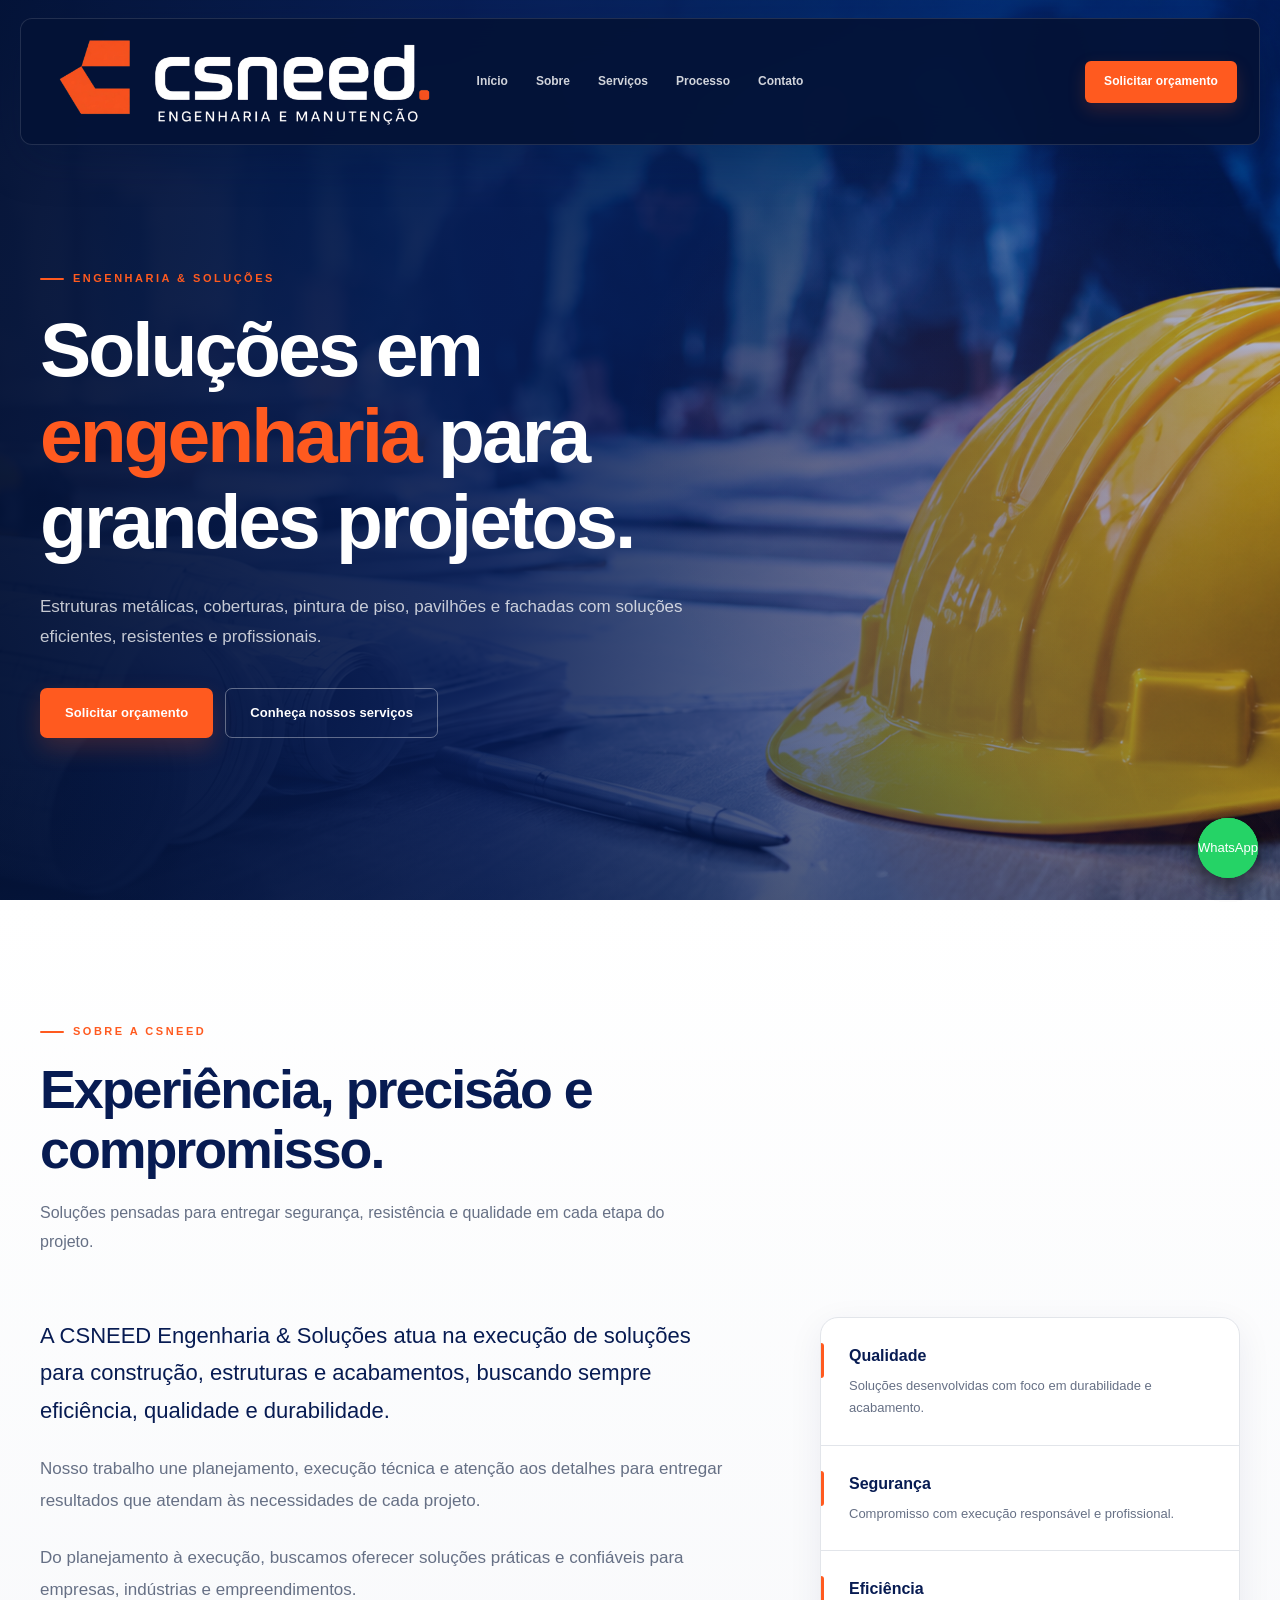
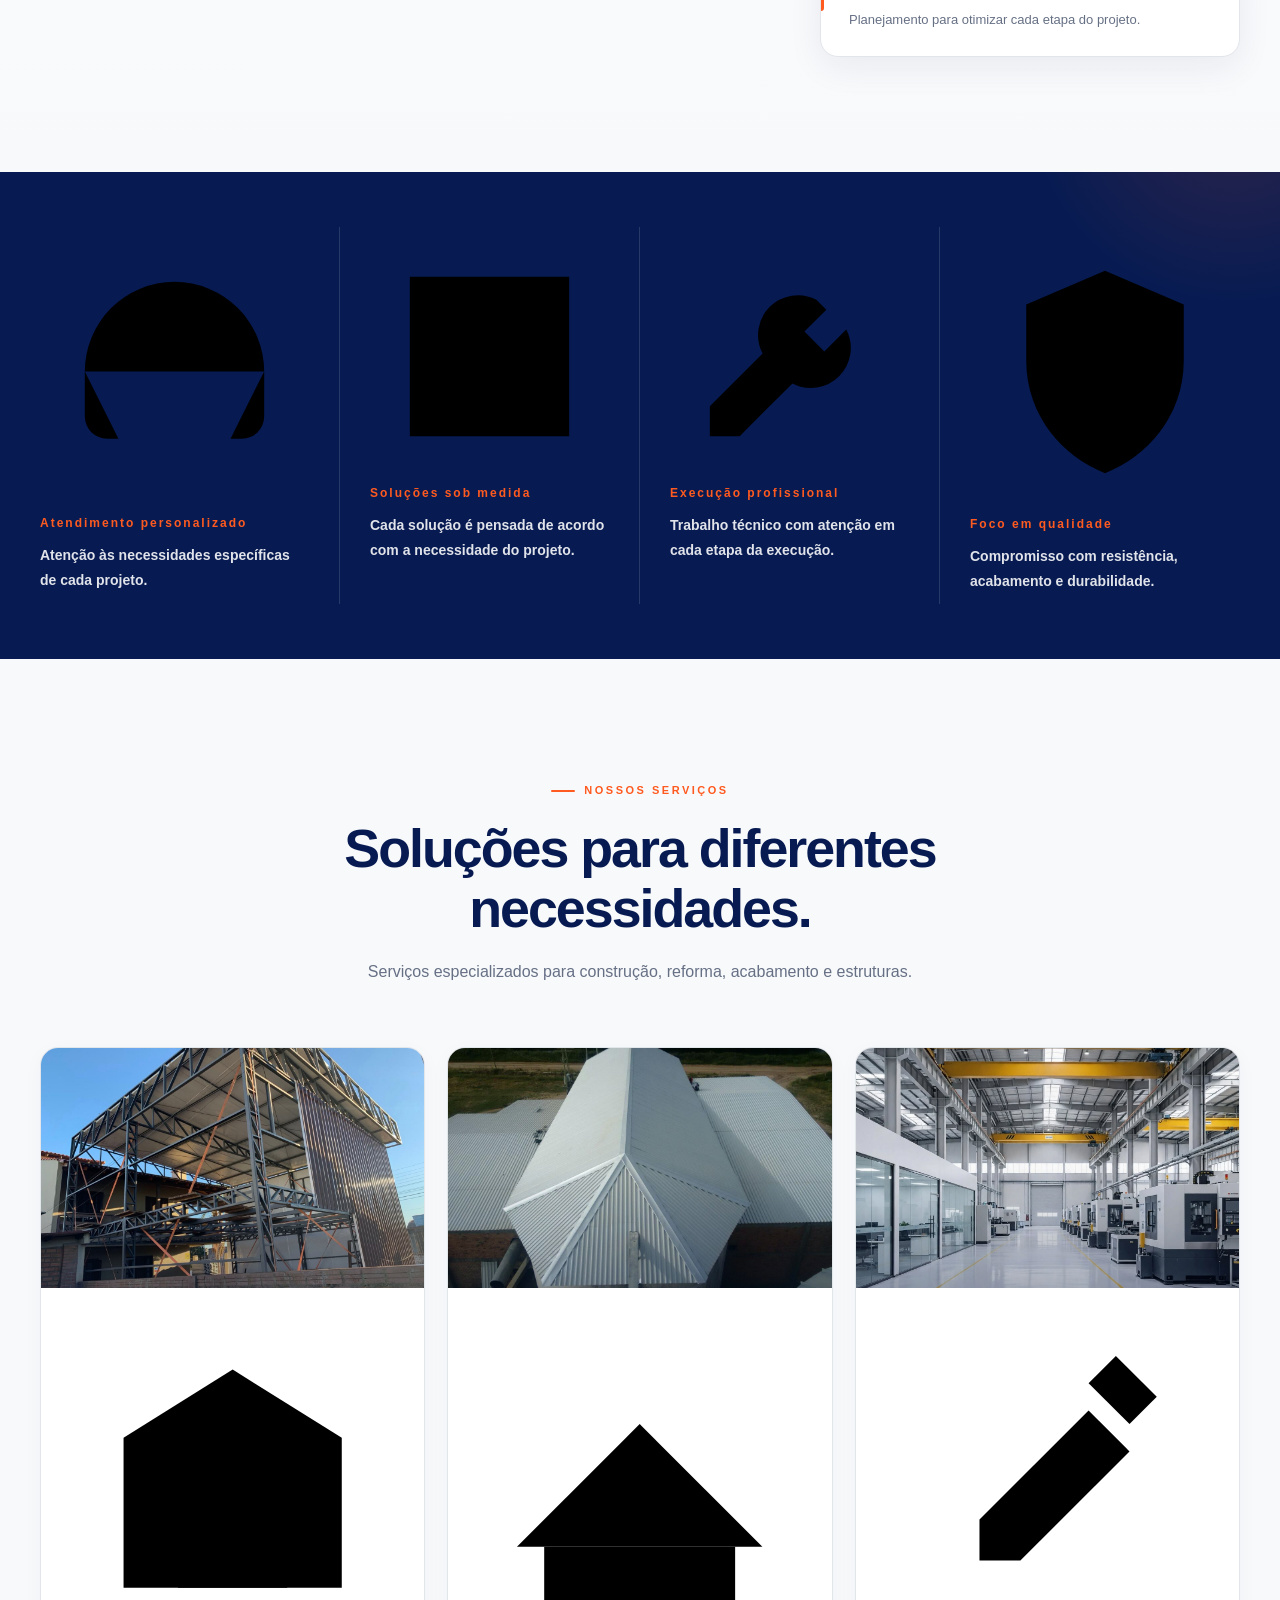
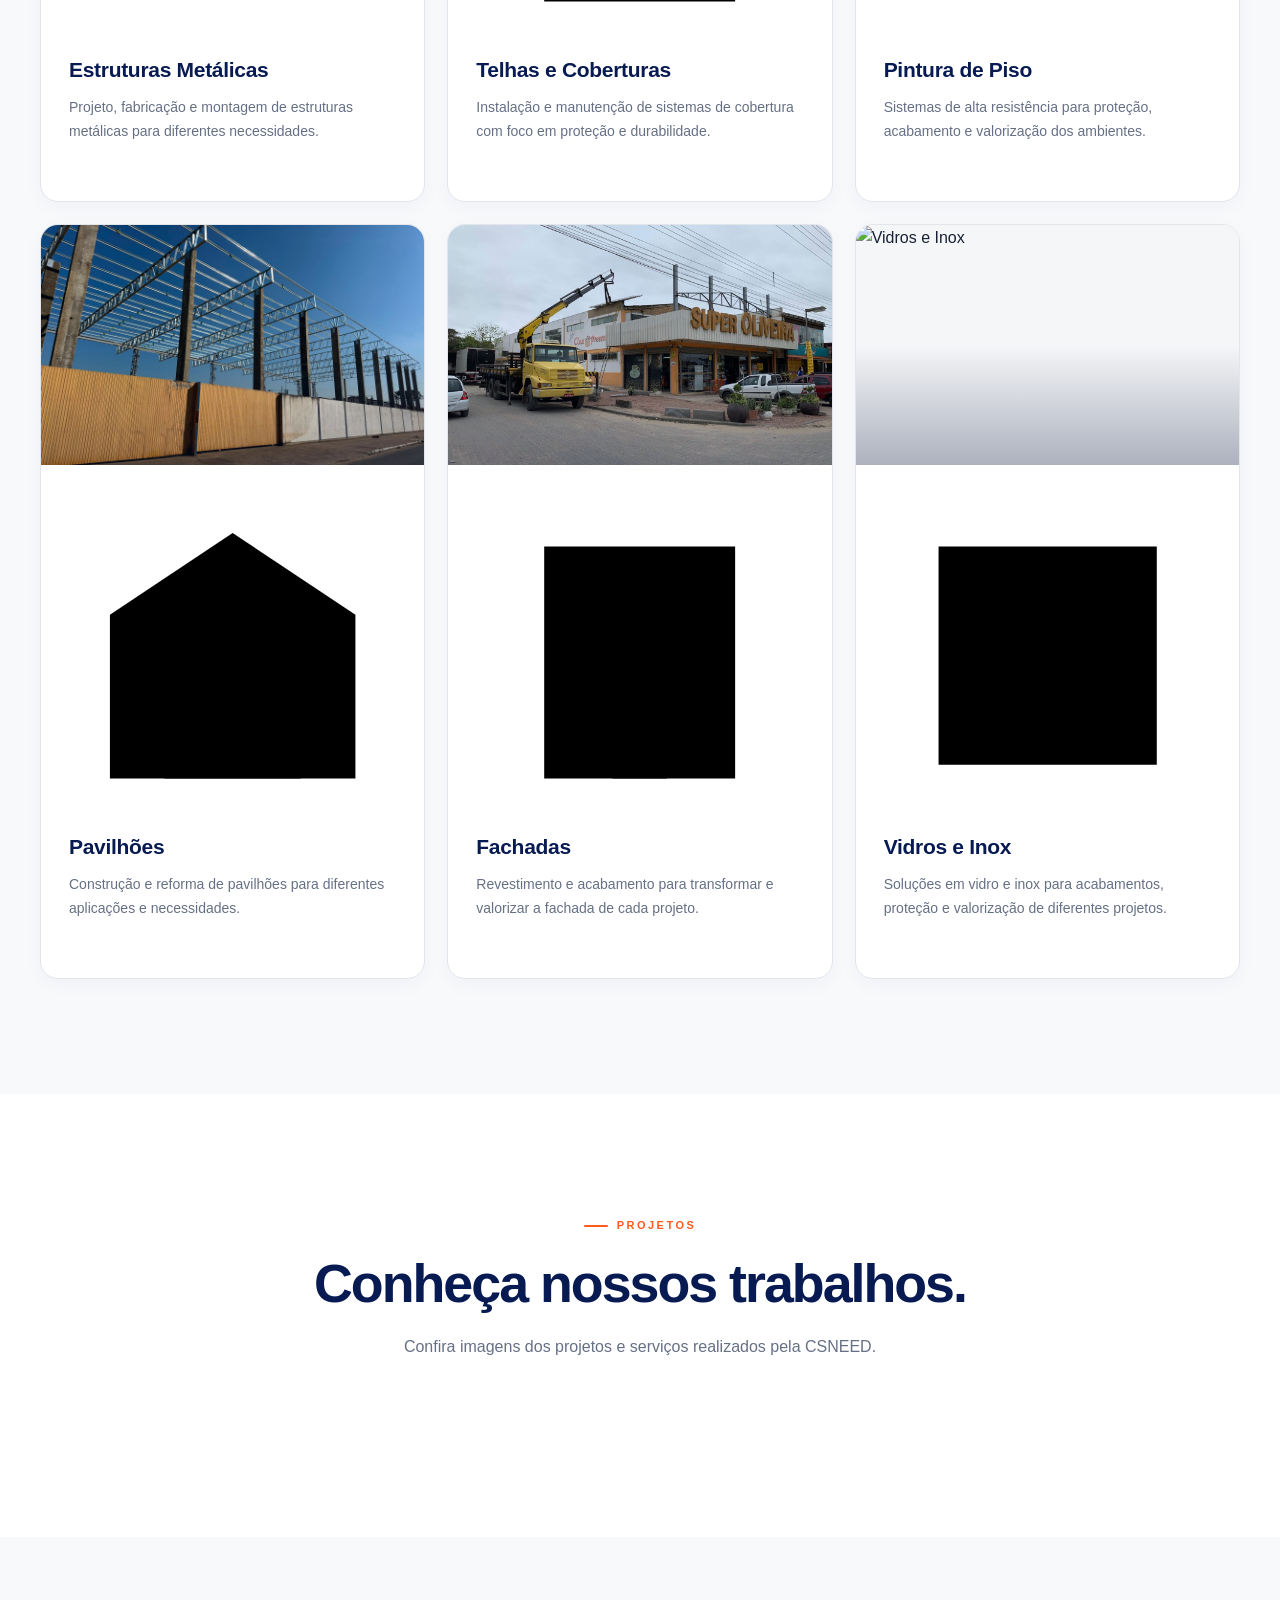
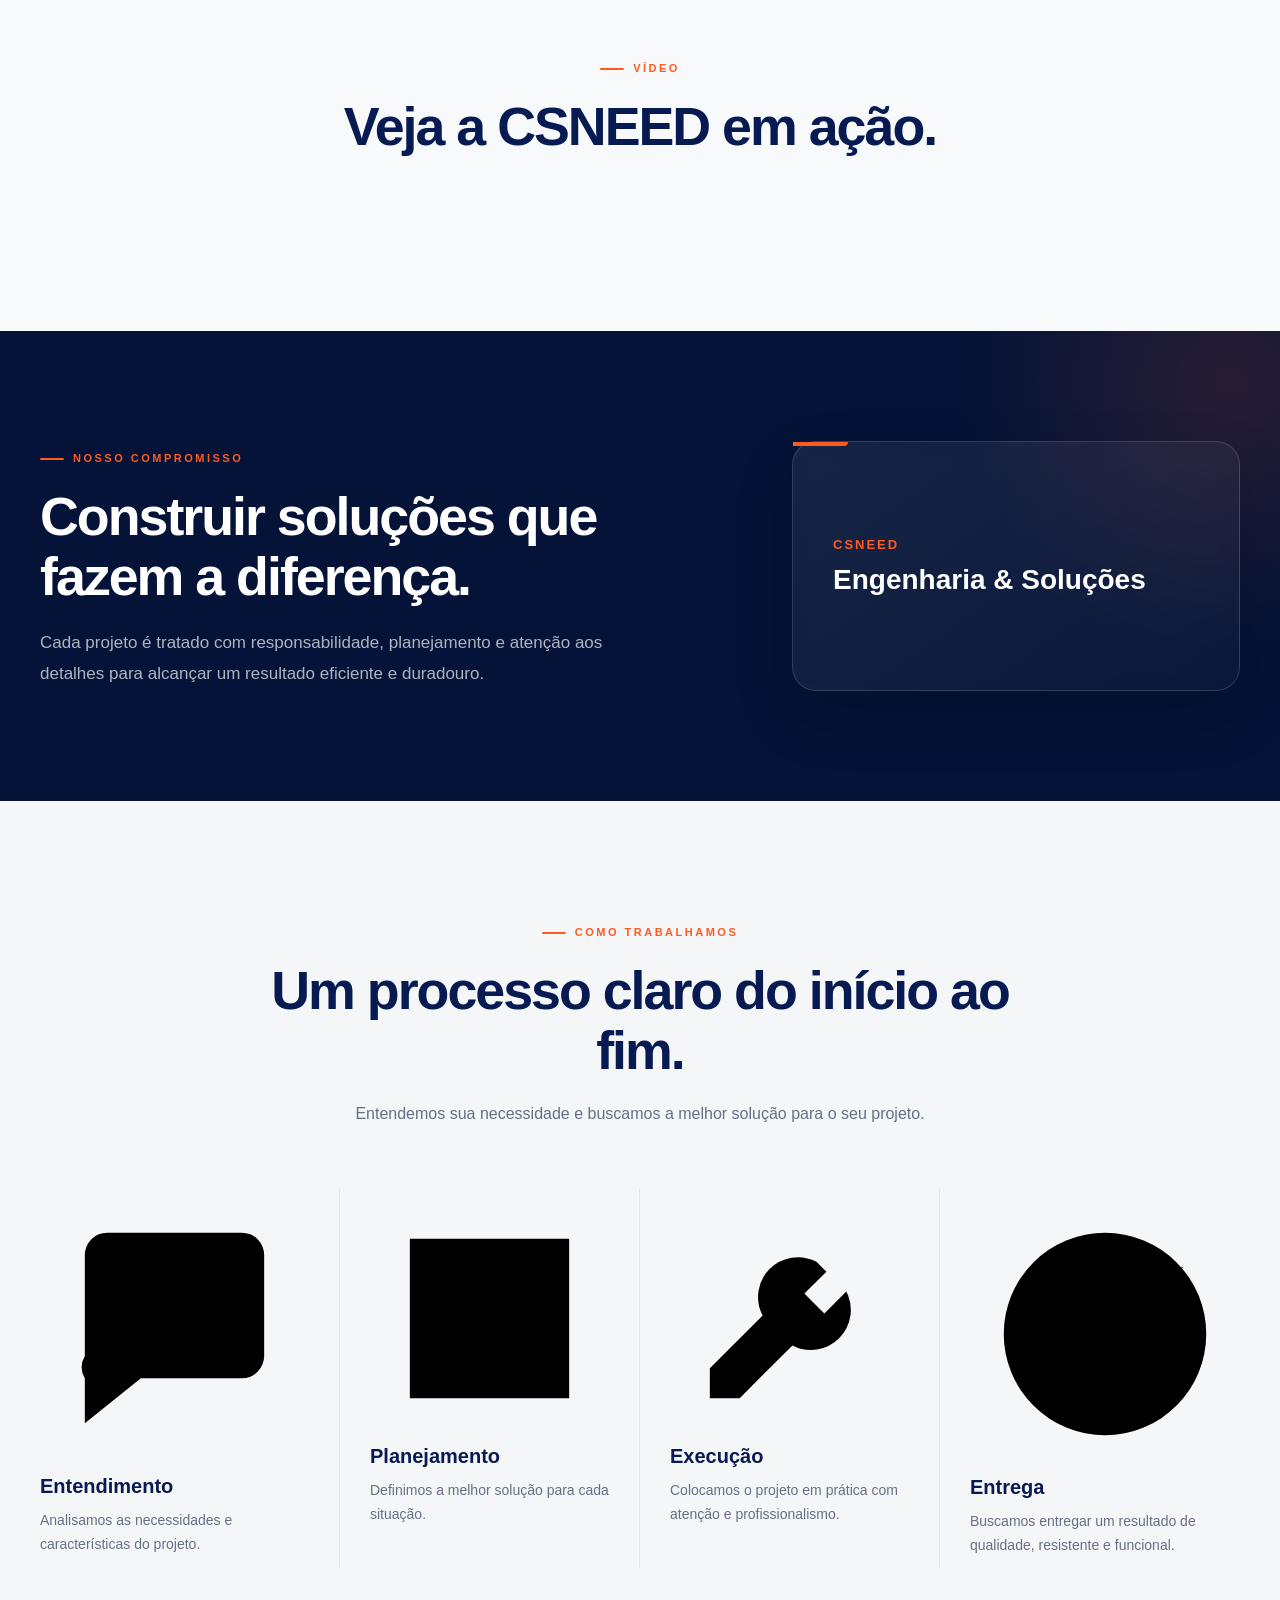
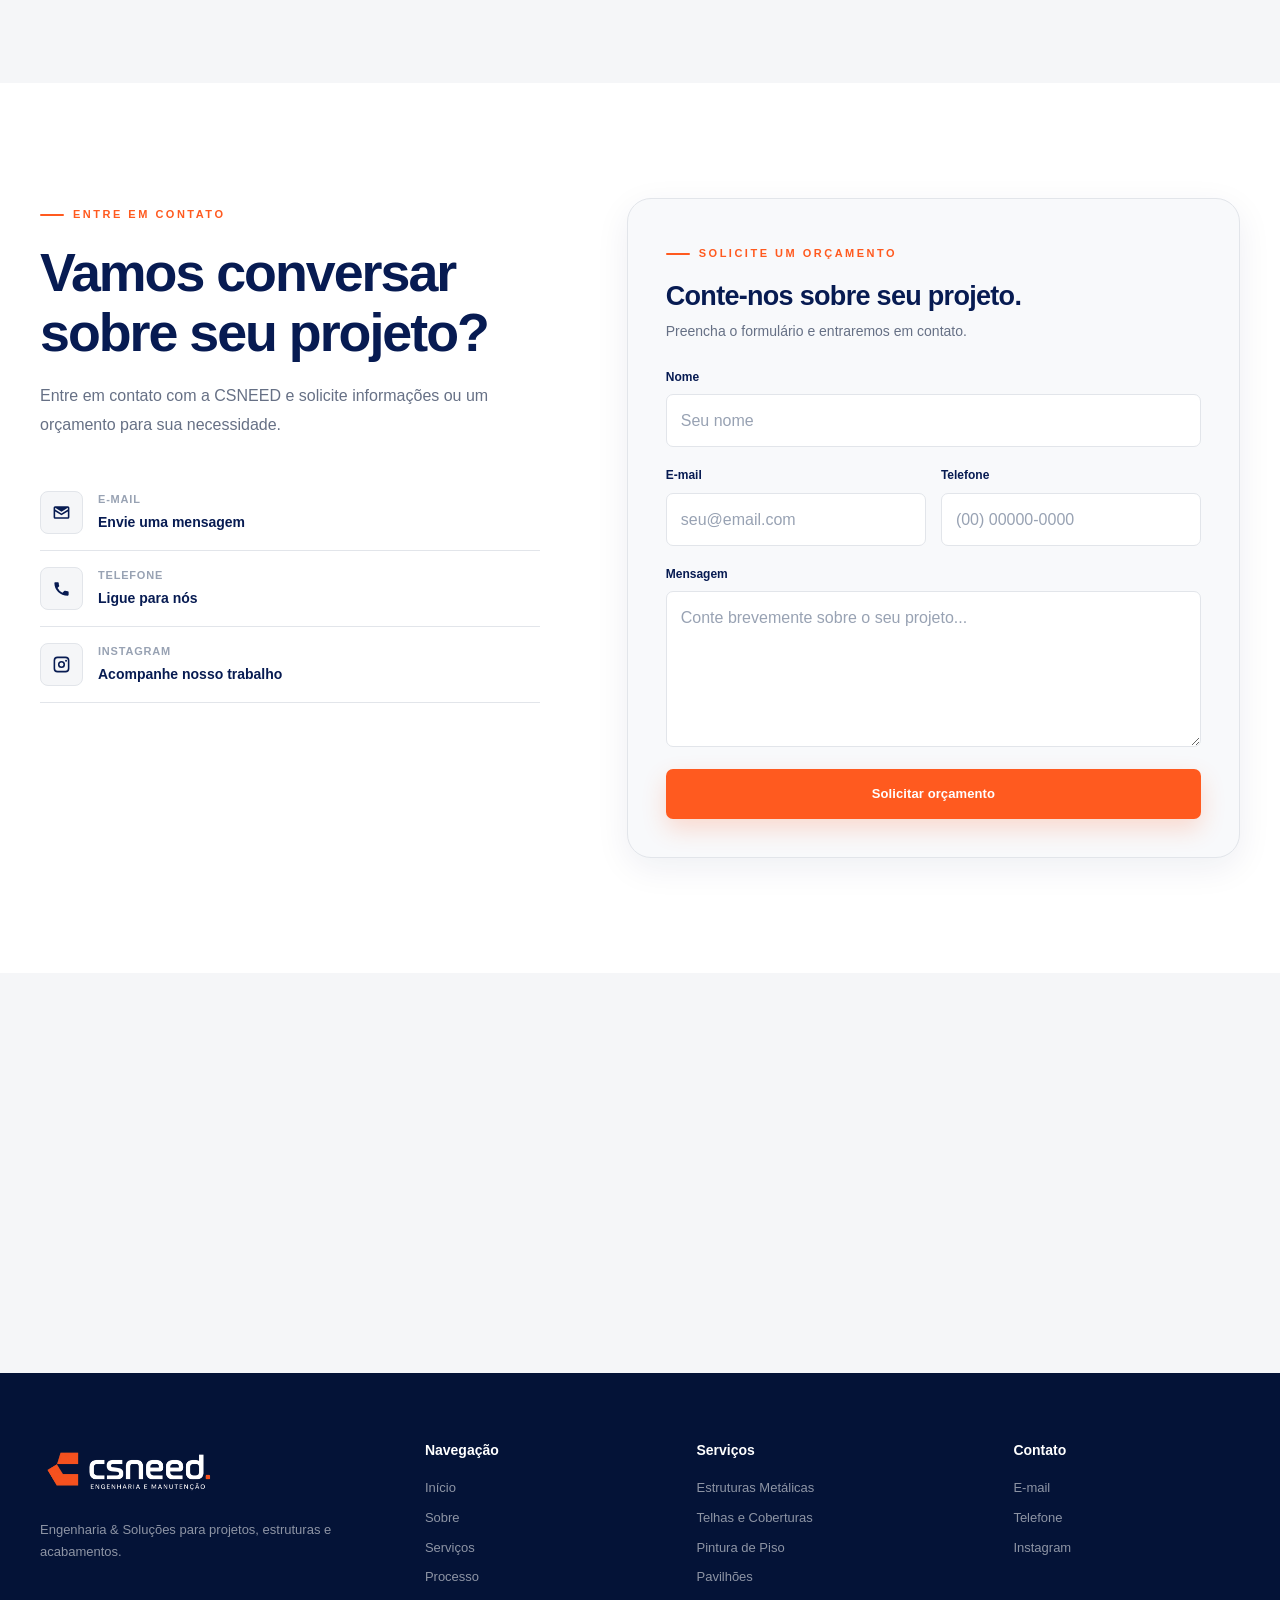
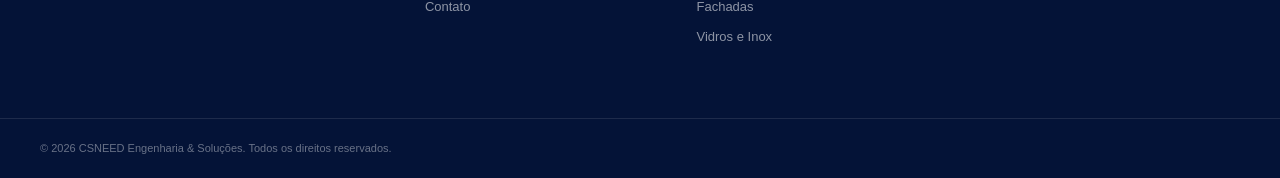
==== index.html @ 60f6172b "Update index.html" ====
<!DOCTYPE html>
<html lang="pt-BR">

<head>

    <meta charset="UTF-8">

    <meta
        name="viewport"
        content="width=device-width, initial-scale=1.0"
    >

    <meta
        name="description"
        content="CSNEED Engenharia & Soluções — Estruturas metálicas, telhas e coberturas, pintura de piso, pavilhões e fachadas."
    >

    <meta
        name="theme-color"
        content="#071B52"
    >

    <meta
        name="robots"
        content="index, follow"
    >

    <title>CSNEED Engenharia & Soluções</title>

    <link
        rel="icon"
        type="image/png"
        href="assets/logo.png"
    >

    <link
        rel="stylesheet"
        href="css/style.css"
    >

    <!-- ======================================================
         01. V8 LOADER — NÃO ALTERAR
         ====================================================== -->

    <script
        src="js/v8-loader.js"
        data-project-id="0e5af95b-b6bc-4907-bfcf-95e865e04d5f"
        defer
    ></script>

</head>


<body>

    <!-- ======================================================
         02. WHATSAPP FLUTUANTE — V8 LOADER
         ====================================================== -->

    <a
        href="#"
        class="whatsapp-float"
        data-v8="contact.whatsapp"
        target="_blank"
        rel="noopener noreferrer"
        aria-label="Falar com a CSNEED pelo WhatsApp"
    >

        <svg
            viewBox="0 0 24 24"
            aria-hidden="true"
        >

            <path
                d="M20.52 3.48A11.82 11.82 0 0 0 12.08 0C5.55 0 .24 5.31.24 11.84c0 2.09.55 4.13 1.6 5.93L.13 24l6.37-1.67a11.8 11.8 0 0 0 5.58 1.42h.01c6.52 0 11.83-5.31 11.83-11.84 0-3.16-1.23-6.13-3.4-8.43ZM12.09 21.73h-.01a9.83 9.83 0 0 1-5.01-1.37l-.36-.21-3.78.99 1.01-3.68-.23-.38a9.85 9.85 0 0 1-1.51-5.24C2.2 6.39 6.63 1.96 12.08 1.96c2.64 0 5.12 1.03 6.98 2.9a9.82 9.82 0 0 1 2.89 6.99c0 5.46-4.42 9.88-9.86 9.88Zm5.42-7.4c-.3-.15-1.76-.87-2.03-.97-.27-.1-.47-.15-.67.15-.2.3-.77.97-.95 1.17-.17.2-.35.22-.65.07-.3-.15-1.27-.47-2.42-1.5-.9-.8-1.5-1.78-1.68-2.08-.17-.3-.02-.46.13-.61.13-.13.3-.35.45-.52.15-.17.2-.3.3-.5.1-.2.05-.37-.02-.52-.07-.15-.67-1.61-.92-2.21-.24-.58-.49-.5-.67-.51h-.57c-.2 0-.52.07-.8.37-.27.3-1.04 1.02-1.04 2.48s1.07 2.88 1.22 3.08c.15.2 2.1 3.2 5.08 4.49.71.31 1.26.5 1.69.64.71.23 1.36.2 1.87.12.57-.08 1.76-.72 2.01-1.42.25-.7.25-1.3.17-1.42-.07-.12-.27-.2-.57-.35Z"
            />

        </svg>

    </a>


    <!-- ======================================================
         03. HEADER
         ====================================================== -->

    <header class="header">

    <div class="header-container">

        <!-- LOGO -->
        <a
            href="#inicio"
            class="brand"
            aria-label="CS NEED Engenharia & Soluções"
        >

            <img
                src="assets/logo.png"
                alt="CS NEED"
            >

        </a>


        <!-- MENU CENTRAL -->
        <nav
            class="nav"
            id="mainNav"
            aria-label="Navegação principal"
        >

            <a href="#inicio">Início</a>
            <a href="#sobre">Sobre</a>
            <a href="#servicos">Serviços</a>
            <a href="#processo">Processo</a>
            <a href="#contato">Contato</a>

        </nav>


        <!-- CTA -->
        <a
            href="#contato"
            class="btn btn-header"
        >
            Solicitar orçamento
        </a>


        <!-- MENU MOBILE -->
        <button
            class="menu-toggle"
            id="menuToggle"
            type="button"
            aria-label="Abrir menu"
            aria-expanded="false"
            aria-controls="mainNav"
        >

            <span></span>
            <span></span>
            <span></span>

        </button>

    </div>

</header>

        <!-- ==================================================
             04. HERO
             ================================================== -->

        <section
            class="hero"
            id="inicio"
        >

            <div class="container hero-container">

                <div class="hero-content">

                    <span class="eyebrow">
                        Engenharia & Soluções
                    </span>

                    <h1>
                        Soluções em
                        <strong>engenharia</strong>
                        para grandes projetos.
                    </h1>

                    <p>
                        Estruturas metálicas, coberturas, pintura de piso,
                        pavilhões e fachadas com soluções eficientes,
                        resistentes e profissionais.
                    </p>

                    <div class="hero-actions">

                        <a
                            href="#contato"
                            class="btn btn-primary"
                        >
                            Solicitar orçamento
                        </a>

                        <a
                            href="#servicos"
                            class="btn btn-outline"
                        >
                            Conheça nossos serviços
                        </a>

                    </div>

                </div>

            </div>

        </section>


        <!-- ==================================================
             05. SOBRE
             ================================================== -->

        <section
            class="section section-light"
            id="sobre"
        >

            <div class="container">

                <div class="section-heading">

                    <span class="eyebrow">
                        Sobre a CSNEED
                    </span>

                    <h2>
                        Experiência, precisão e compromisso.
                    </h2>

                    <p>
                        Soluções pensadas para entregar segurança,
                        resistência e qualidade em cada etapa do projeto.
                    </p>

                </div>


                <div class="about-grid">

                    <div class="about-content">

                        <p>
                            A CSNEED Engenharia & Soluções atua na execução
                            de soluções para construção, estruturas e
                            acabamentos, buscando sempre eficiência,
                            qualidade e durabilidade.
                        </p>

                        <p>
                            Nosso trabalho une planejamento, execução
                            técnica e atenção aos detalhes para entregar
                            resultados que atendam às necessidades de cada
                            projeto.
                        </p>

                        <p>
                            Do planejamento à execução, buscamos oferecer
                            soluções práticas e confiáveis para empresas,
                            indústrias e empreendimentos.
                        </p>

                    </div>


                    <div class="about-highlight">

                        <div class="highlight-item">

                            <strong>Qualidade</strong>

                            <span>
                                Soluções desenvolvidas com foco em
                                durabilidade e acabamento.
                            </span>

                        </div>


                        <div class="highlight-item">

                            <strong>Segurança</strong>

                            <span>
                                Compromisso com execução responsável
                                e profissional.
                            </span>

                        </div>


                        <div class="highlight-item">

                            <strong>Eficiência</strong>

                            <span>
                                Planejamento para otimizar cada etapa
                                do projeto.
                            </span>

                        </div>

                    </div>

                </div>

            </div>

        </section>


        <!-- ==================================================
             06. DIFERENCIAIS — SVG
             ================================================== -->

        <section class="numbers">

            <div class="container numbers-grid">


                <!-- ATENDIMENTO -->

                <div class="number-item">

                    <div class="number-icon">

                        <svg
                            viewBox="0 0 24 24"
                            aria-hidden="true"
                        >

                            <path d="M4 12a8 8 0 0 1 16 0"></path>

                            <path d="M4 12v4a2 2 0 0 0 2 2h1"></path>

                            <path d="M20 12v4a2 2 0 0 1-2 2h-1"></path>

                            <path d="M9 19h6"></path>

                            <path d="M8 12h1"></path>

                            <path d="M15 12h1"></path>

                        </svg>

                    </div>

                    <strong>
                        Atendimento personalizado
                    </strong>

                    <span>
                        Atenção às necessidades específicas
                        de cada projeto.
                    </span>

                </div>


                <!-- SOB MEDIDA -->

                <div class="number-item">

                    <div class="number-icon">

                        <svg
                            viewBox="0 0 24 24"
                            aria-hidden="true"
                        >

                            <path d="M4 4h16v16H4z"></path>

                            <path d="M8 4v4"></path>

                            <path d="M12 4v2"></path>

                            <path d="M16 4v4"></path>

                            <path d="M4 8h4"></path>

                            <path d="M4 12h2"></path>

                            <path d="M4 16h4"></path>

                            <path d="M10 14l7-7"></path>

                            <path d="M14 7h3v3"></path>

                        </svg>

                    </div>

                    <strong>
                        Soluções sob medida
                    </strong>

                    <span>
                        Cada solução é pensada de acordo
                        com a necessidade do projeto.
                    </span>

                </div>


                <!-- EXECUÇÃO -->

                <div class="number-item">

                    <div class="number-icon">

                        <svg
                            viewBox="0 0 24 24"
                            aria-hidden="true"
                        >

                            <path d="M14.7 6.3a4 4 0 0 0-5.4 5.4L4 17v3h3l5.3-5.3a4 4 0 0 0 5.4-5.4l-2.2 2.2-2-2 2.2-2.2Z"></path>

                            <path d="M17 17l3 3"></path>

                        </svg>

                    </div>

                    <strong>
                        Execução profissional
                    </strong>

                    <span>
                        Trabalho técnico com atenção
                        em cada etapa da execução.
                    </span>

                </div>


                <!-- QUALIDADE -->

                <div class="number-item">

                    <div class="number-icon">

                        <svg
                            viewBox="0 0 24 24"
                            aria-hidden="true"
                        >

                            <path d="M12 3l7 3v5c0 4.5-2.8 8.3-7 10-4.2-1.7-7-5.5-7-10V6l7-3Z"></path>

                            <path d="m8.5 12 2.2 2.2 4.8-5"></path>

                        </svg>

                    </div>

                    <strong>
                        Foco em qualidade
                    </strong>

                    <span>
                        Compromisso com resistência,
                        acabamento e durabilidade.
                    </span>

                </div>

            </div>

        </section>


        <!-- ==================================================
             07. SERVIÇOS
             ================================================== -->

        <section
            class="section services-section"
            id="servicos"
        >

            <div class="container">

                <div class="section-heading section-heading-center">

                    <span class="eyebrow">
                        Nossos serviços
                    </span>

                    <h2>
                        Soluções para diferentes necessidades.
                    </h2>

                    <p>
                        Serviços especializados para construção,
                        reforma, acabamento e estruturas.
                    </p>

                </div>


                <div class="services-grid">


                    <!-- ==================================================
                         SERVIÇO 01 — ESTRUTURAS
                         ================================================== -->

                    <article class="service-card">

                        <div class="service-image">

                            <img
                                src="assets/images/servico-estruturas.jpg"
                                alt="Estruturas metálicas"
                                loading="lazy"
                            >

                        </div>

                        <div class="service-content">

                            <span
                                class="service-number"
                                aria-hidden="true"
                            >

                                <svg
                                    viewBox="0 0 24 24"
                                >

                                    <path d="M4 20V9l8-5 8 5v11"></path>

                                    <path d="M8 20v-7h8v7"></path>

                                    <path d="M4 9h16"></path>

                                    <path d="M12 4v5"></path>

                                    <path d="M7 20h10"></path>

                                </svg>

                            </span>

                            <h3>
                                Estruturas Metálicas
                            </h3>

                            <p>
                                Projeto, fabricação e montagem de
                                estruturas metálicas para diferentes
                                necessidades.
                            </p>

                        </div>

                    </article>


                    <!-- ==================================================
                         SERVIÇO 02 — COBERTURAS
                         ================================================== -->

                    <article class="service-card">

                        <div class="service-image">

                            <img
                                src="assets/images/servico-coberturas.jpg"
                                alt="Telhas e coberturas"
                                loading="lazy"
                            >

                        </div>

                        <div class="service-content">

                            <span
                                class="service-number"
                                aria-hidden="true"
                            >

                                <svg
                                    viewBox="0 0 24 24"
                                >

                                    <path d="M3 17l9-9 9 9"></path>

                                    <path d="M5 17v4h14v-4"></path>

                                    <path d="M8 13l2 2"></path>

                                    <path d="M12 9l2 2"></path>

                                    <path d="M16 13l2 2"></path>

                                    <path d="M4 21h16"></path>

                                </svg>

                            </span>

                            <h3>
                                Telhas e Coberturas
                            </h3>

                            <p>
                                Instalação e manutenção de sistemas
                                de cobertura com foco em proteção
                                e durabilidade.
                            </p>

                        </div>

                    </article>


                    <!-- ==================================================
                         SERVIÇO 03 — PINTURA
                         ================================================== -->

                    <article class="service-card">

                        <div class="service-image">

                            <img
                                src="assets/images/servico-pintura.jpg"
                                alt="Pintura de piso"
                                loading="lazy"
                            >

                        </div>

                        <div class="service-content">

                            <span
                                class="service-number"
                                aria-hidden="true"
                            >

                                <svg
                                    viewBox="0 0 24 24"
                                >

                                    <path d="M4 18h12"></path>

                                    <path d="M7 15l8-8 3 3-8 8H7v-3Z"></path>

                                    <path d="M15 5l2-2 3 3-2 2"></path>

                                    <path d="M5 21h14"></path>

                                </svg>

                            </span>

                            <h3>
                                Pintura de Piso
                            </h3>

                            <p>
                                Sistemas de alta resistência para
                                proteção, acabamento e valorização
                                dos ambientes.
                            </p>

                        </div>

                    </article>


                    <!-- ==================================================
                         SERVIÇO 04 — PAVILHÕES
                         ================================================== -->

                    <article class="service-card">

                        <div class="service-image">

                            <img
                                src="assets/images/servico-pavilhoes.jpg"
                                alt="Pavilhões"
                                loading="lazy"
                            >

                        </div>

                        <div class="service-content">

                            <span
                                class="service-number"
                                aria-hidden="true"
                            >

                                <svg
                                    viewBox="0 0 24 24"
                                >

                                    <path d="M3 21V9l9-6 9 6v12"></path>

                                    <path d="M3 9h18"></path>

                                    <path d="M7 21V13h10v8"></path>

                                    <path d="M12 3v6"></path>

                                    <path d="M3 21h18"></path>

                                </svg>

                            </span>

                            <h3>
                                Pavilhões
                            </h3>

                            <p>
                                Construção e reforma de pavilhões
                                para diferentes aplicações e
                                necessidades.
                            </p>

                        </div>

                    </article>


                    <!-- ==================================================
                         SERVIÇO 05 — FACHADAS
                         ================================================== -->

                    <article class="service-card">

                        <div class="service-image">

                            <img
                                src="assets/images/servico-fachadas.jpg"
                                alt="Fachadas"
                                loading="lazy"
                            >

                        </div>

                        <div class="service-content">

                            <span
                                class="service-number"
                                aria-hidden="true"
                            >

                                <svg
                                    viewBox="0 0 24 24"
                                >

                                    <path d="M5 21V4h14v17"></path>

                                    <path d="M9 8h2"></path>

                                    <path d="M13 8h2"></path>

                                    <path d="M9 12h2"></path>

                                    <path d="M13 12h2"></path>

                                    <path d="M10 21v-5h4v5"></path>

                                    <path d="M3 21h18"></path>

                                </svg>

                            </span>

                            <h3>
                                Fachadas
                            </h3>

                            <p>
                                Revestimento e acabamento para
                                transformar e valorizar a fachada
                                de cada projeto.
                            </p>

                        </div>

                    </article>


                    <!-- ==================================================
                         SERVIÇO 06 — VIDROS E INOX
                         ================================================== -->

                    <article class="service-card">

                        <div class="service-image">

                            <img
                                src="assets/images/servico-vidros-inox.jpg"
                                alt="Vidros e Inox"
                                loading="lazy"
                            >

                        </div>

                        <div class="service-content">

                            <span
                                class="service-number"
                                aria-hidden="true"
                            >

                                <svg
                                    viewBox="0 0 24 24"
                                >
                                    <path d="M4 4h16v16H4z"></path>
                                    <path d="M4 9h16"></path>
                                    <path d="M8 4v16"></path>
                                    <path d="M16 4v16"></path>
                                    <path d="M8 9l8 11"></path>
                                    <path d="M16 9 8 20"></path>
                                </svg>

                            </span>

                            <h3>
                                Vidros e Inox
                            </h3>

                            <p>
                                Soluções em vidro e inox para acabamentos,
                                proteção e valorização de diferentes projetos.
                            </p>

                        </div>

                    </article>


                </div>

            </div>

        </section>


        <!-- ==================================================
             08. GALERIA V8
             ================================================== -->

        <section
            class="section section-light v8-media-section"
        >

            <div class="container">

                <div class="section-heading section-heading-center">

                    <span class="eyebrow">
                        Projetos
                    </span>

                    <h2>
                        Conheça nossos trabalhos.
                    </h2>

                    <p>
                        Confira imagens dos projetos e serviços
                        realizados pela CSNEED.
                    </p>

                </div>


                <div
                    class="v8-gallery"
                    data-v8-gallery
                ></div>

            </div>

        </section>


        <!-- ==================================================
             09. VÍDEO V8
             ================================================== -->

        <section class="section v8-video-section">

            <div class="container">

                <div class="section-heading section-heading-center">

                    <span class="eyebrow">
                        Vídeo
                    </span>

                    <h2>
                        Veja a CSNEED em ação.
                    </h2>

                </div>


                <video
                    class="v8-video"
                    data-v8-video
                    controls
                    preload="metadata"
                    hidden
                ></video>

            </div>

        </section>


        <!-- ==================================================
             10. IMPACTO
             ================================================== -->

        <section class="impact">

            <div class="container impact-container">

                <div class="impact-content">

                    <span class="eyebrow">
                        Nosso compromisso
                    </span>

                    <h2>
                        Construir soluções que fazem a diferença.
                    </h2>

                    <p>
                        Cada projeto é tratado com responsabilidade,
                        planejamento e atenção aos detalhes para
                        alcançar um resultado eficiente e duradouro.
                    </p>

                </div>


                <div class="impact-box">

                    <span>
                        CSNEED
                    </span>

                    <strong>
                        Engenharia & Soluções
                    </strong>

                </div>

            </div>

        </section>


        <!-- ==================================================
             11. PROCESSO — SVG
             ================================================== -->

        <section
            class="section section-light"
            id="processo"
        >

            <div class="container">

                <div class="section-heading section-heading-center">

                    <span class="eyebrow">
                        Como trabalhamos
                    </span>

                    <h2>
                        Um processo claro do início ao fim.
                    </h2>

                    <p>
                        Entendemos sua necessidade e buscamos a
                        melhor solução para o seu projeto.
                    </p>

                </div>


                <div class="process-grid">


                    <!-- ENTENDIMENTO -->

                    <div class="process-item">

                        <div
                            class="process-icon"
                            aria-hidden="true"
                        >

                            <svg
                                viewBox="0 0 24 24"
                            >

                                <path d="M4 5a2 2 0 0 1 2-2h12a2 2 0 0 1 2 2v9a2 2 0 0 1-2 2H9l-5 4v-4a2 2 0 0 1 0-2V5Z"></path>

                                <path d="M8 8h8"></path>

                                <path d="M8 11h5"></path>

                            </svg>

                        </div>

                        <h3>
                            Entendimento
                        </h3>

                        <p>
                            Analisamos as necessidades e características
                            do projeto.
                        </p>

                    </div>


                    <!-- PLANEJAMENTO -->

                    <div class="process-item">

                        <div
                            class="process-icon"
                            aria-hidden="true"
                        >

                            <svg
                                viewBox="0 0 24 24"
                            >

                                <path d="M4 4h16v16H4z"></path>

                                <path d="M8 4v4"></path>

                                <path d="M12 4v2"></path>

                                <path d="M16 4v4"></path>

                                <path d="M4 8h4"></path>

                                <path d="M4 12h2"></path>

                                <path d="M4 16h4"></path>

                                <path d="m10 15 5-5"></path>

                                <path d="m14 10 1-1 2 2-1 1"></path>

                            </svg>

                        </div>

                        <h3>
                            Planejamento
                        </h3>

                        <p>
                            Definimos a melhor solução para cada
                            situação.
                        </p>

                    </div>


                    <!-- EXECUÇÃO -->

                    <div class="process-item">

                        <div
                            class="process-icon"
                            aria-hidden="true"
                        >

                            <svg
                                viewBox="0 0 24 24"
                            >

                                <path d="M14.7 6.3a4 4 0 0 0-5.4 5.4L4 17v3h3l5.3-5.3a4 4 0 0 0 5.4-5.4l-2.2 2.2-2-2 2.2-2.2Z"></path>

                                <path d="M17 17l3 3"></path>

                            </svg>

                        </div>

                        <h3>
                            Execução
                        </h3>

                        <p>
                            Colocamos o projeto em prática com
                            atenção e profissionalismo.
                        </p>

                    </div>


                    <!-- ENTREGA -->

                    <div class="process-item">

                        <div
                            class="process-icon"
                            aria-hidden="true"
                        >

                            <svg
                                viewBox="0 0 24 24"
                            >

                                <path d="M5 12l4 4L19 6"></path>

                                <circle
                                    cx="12"
                                    cy="12"
                                    r="9"
                                ></circle>

                            </svg>

                        </div>

                        <h3>
                            Entrega
                        </h3>

                        <p>
                            Buscamos entregar um resultado de qualidade,
                            resistente e funcional.
                        </p>

                    </div>


                </div>

            </div>

        </section>


        <!-- ==================================================
             12. CONTATO
             ================================================== -->

        <section
            class="section contact-section"
            id="contato"
        >

            <div class="container">

                <div class="contact-grid">


                    <div class="contact-content">

                        <span class="eyebrow">
                            Entre em contato
                        </span>

                        <h2>
                            Vamos conversar sobre seu projeto?
                        </h2>

                        <p>
                            Entre em contato com a CSNEED e solicite
                            informações ou um orçamento para sua
                            necessidade.
                        </p>


                        <div class="contact-list">


                            <!-- WHATSAPP -->

                            <a
                                href="#"
                                class="contact-item"
                                data-v8="contact.whatsapp"
                                aria-label="WhatsApp"
                            >

                                <span class="contact-icon">

                                    <svg
                                        viewBox="0 0 24 24"
                                        aria-hidden="true"
                                    >

                                        <path
                                            d="M20.52 3.48A11.82 11.82 0 0 0 12.08 0C5.55 0 .24 5.31.24 11.84c0 2.09.55 4.13 1.6 5.93L.13 24l6.37-1.67a11.8 11.8 0 0 0 5.58 1.42h.01c6.52 0 11.83-5.31 11.83-11.84 0-3.16-1.23-6.13-3.4-8.43ZM12.09 21.73h-.01a9.83 9.83 0 0 1-5.01-1.37l-.36-.21-3.78.99 1.01-3.68-.23-.38a9.85 9.85 0 0 1-1.51-5.24C2.2 6.39 6.63 1.96 12.08 1.96c2.64 0 5.12 1.03 6.98 2.9a9.82 9.82 0 0 1 2.89 6.99c0 5.46-4.42 9.88-9.86 9.88Zm5.42-7.4c-.3-.15-1.76-.87-2.03-.97-.27-.1-.47-.15-.67.15-.2.3-.77.97-.95 1.17-.17.2-.35.22-.65.07-.3-.15-1.27-.47-2.42-1.5-.9-.8-1.5-1.78-1.68-2.08-.17-.3-.02-.46.13-.61.13-.13.3-.35.45-.52.15-.17.2-.3.3-.5.1-.2.05-.37-.02-.52-.07-.15-.67-1.61-.92-2.21-.24-.58-.49-.5-.67-.51h-.57c-.2 0-.52.07-.8.37-.27.3-1.04 1.02-1.04 2.48s1.07 2.88 1.22 3.08c.15.2 2.1 3.2 5.08 4.49.71.31 1.26.5 1.69.64.71.23 1.36.2 1.87.12.57-.08 1.76-.72 2.01-1.42.25-.7.25-1.3.17-1.42-.07-.12-.27-.2-.57-.35Z"
                                        />

                                    </svg>

                                </span>

                                <span>

                                    <small>
                                        WhatsApp
                                    </small>

                                    <strong>
                                        Fale conosco
                                    </strong>

                                </span>

                            </a>


                            <!-- E-MAIL -->

                            <a
                                href="#"
                                class="contact-item"
                                data-v8="contact.email"
                                aria-label="E-mail"
                            >

                                <span class="contact-icon">

                                    <svg
                                        viewBox="0 0 24 24"
                                        aria-hidden="true"
                                    >

                                        <path
                                            d="M20 4H4a2 2 0 0 0-2 2v12a2 2 0 0 0 2 2h16a2 2 0 0 0 2-2V6a2 2 0 0 0-2-2Zm0 4.24-8 5-8-5V6l8 5 8-5v2.24ZM4 18V10.59l7.47 4.67a1 1 0 0 0 1.06 0L20 10.59V18H4Z"
                                        />

                                    </svg>

                                </span>

                                <span>

                                    <small>
                                        E-mail
                                    </small>

                                    <strong>
                                        Envie uma mensagem
                                    </strong>

                                </span>

                            </a>


                            <!-- TELEFONE -->

                            <a
                                href="#"
                                class="contact-item"
                                data-v8="contact.phone"
                                aria-label="Telefone"
                            >

                                <span class="contact-icon">

                                    <svg
                                        viewBox="0 0 24 24"
                                        aria-hidden="true"
                                    >

                                        <path
                                            d="M6.62 10.79a15.05 15.05 0 0 0 6.59 6.59l2.2-2.2a1 1 0 0 1 1.02-.24c1.12.37 2.33.56 3.57.56a1 1 0 0 1 1 1V20a1 1 0 0 1-1 1C10.16 21 3 13.84 3 5a1 1 0 0 1 1-1h3.5a1 1 0 0 1 1 1c0 1.24.19 2.45.56 3.57a1 1 0 0 1-.24 1.02l-2.2 2.2Z"
                                        />

                                    </svg>

                                </span>

                                <span>

                                    <small>
                                        Telefone
                                    </small>

                                    <strong>
                                        Ligue para nós
                                    </strong>

                                </span>

                            </a>


                            <!-- INSTAGRAM -->

                            <a
                                href="#"
                                class="contact-item"
                                data-v8="social.instagram"
                                target="_blank"
                                rel="noopener noreferrer"
                                aria-label="Instagram"
                            >

                                <span class="contact-icon">

                                    <svg
                                        viewBox="0 0 24 24"
                                        aria-hidden="true"
                                    >

                                        <path
                                            d="M7 2h10a5 5 0 0 1 5 5v10a5 5 0 0 1-5 5H7a5 5 0 0 1-5-5V7a5 5 0 0 1 5-5Zm0 2a3 3 0 0 0-3 3v10a3 3 0 0 0 3 3h10a3 3 0 0 0 3-3V7a3 3 0 0 0-3-3H7Zm5 3.5A4.5 4.5 0 1 1 7.5 12 4.5 4.5 0 0 1 12 7.5Zm0 2A2.5 2.5 0 1 0 14.5 12 2.5 2.5 0 0 0 12 9.5ZM17.75 6a1.25 1.25 0 1 1-1.25 1.25A1.25 1.25 0 0 1 17.75 6Z"
                                        />

                                    </svg>

                                </span>

                                <span>

                                    <small>
                                        Instagram
                                    </small>

                                    <strong>
                                        Acompanhe nosso trabalho
                                    </strong>

                                </span>

                            </a>


                        </div>

                    </div>


                    <!-- ==================================================
                         FORMULÁRIO
                         ================================================== -->

                    <div class="contact-form-wrapper">

                        <form
                            class="contact-form"
                            data-v8-form="contact"
                            method="POST"
                        >

                            <div class="form-heading">

                                <span class="eyebrow">
                                    Solicite um orçamento
                                </span>

                                <h3>
                                    Conte-nos sobre seu projeto.
                                </h3>

                                <p>
                                    Preencha o formulário e entraremos
                                    em contato.
                                </p>

                            </div>


                            <div class="form-group">

                                <label for="nome">
                                    Nome
                                </label>

                                <input
                                    type="text"
                                    id="nome"
                                    name="nome"
                                    placeholder="Seu nome"
                                    autocomplete="name"
                                    required
                                >

                            </div>


                            <div class="form-row">

                                <div class="form-group">

                                    <label for="email">
                                        E-mail
                                    </label>

                                    <input
                                        type="email"
                                        id="email"
                                        name="email"
                                        placeholder="seu@email.com"
                                        autocomplete="email"
                                        required
                                    >

                                </div>


                                <div class="form-group">

                                    <label for="telefone">
                                        Telefone
                                    </label>

                                    <input
                                        type="tel"
                                        id="telefone"
                                        name="telefone"
                                        placeholder="(00) 00000-0000"
                                        autocomplete="tel"
                                    >

                                </div>

                            </div>


                            <div class="form-group">

                                <label for="mensagem">
                                    Mensagem
                                </label>

                                <textarea
                                    id="mensagem"
                                    name="mensagem"
                                    rows="5"
                                    placeholder="Conte brevemente sobre o seu projeto..."
                                    required
                                ></textarea>

                            </div>


                            <button
                                type="submit"
                                class="btn btn-primary btn-submit"
                            >
                                Solicitar orçamento
                            </button>

                        </form>

                    </div>

                </div>

            </div>

        </section>


        <!-- ==================================================
             13. GOOGLE MAPS V8
             ================================================== -->

        <section
            class="maps-section"
            aria-label="Localização"
        >

            <div
                class="v8-maps"
                data-v8-maps-embed
            ></div>

        </section>

    </main>


    <!-- ======================================================
         14. FOOTER
         ====================================================== -->

    <footer class="footer">

        <div class="container footer-grid">


            <div class="footer-brand">

                <a
                    href="#inicio"
                    aria-label="CSNEED Engenharia & Soluções"
                >

                    <img
                        src="assets/logo.png"
                        alt="CSNEED Engenharia & Soluções"
                    >

                </a>

                <p>
                    Engenharia & Soluções para projetos,
                    estruturas e acabamentos.
                </p>

            </div>


            <div class="footer-links">

                <h3>
                    Navegação
                </h3>

                <a href="#inicio">Início</a>
                <a href="#sobre">Sobre</a>
                <a href="#servicos">Serviços</a>
                <a href="#processo">Processo</a>
                <a href="#contato">Contato</a>

            </div>


            <div class="footer-links">

                <h3>
                    Serviços
                </h3>

                <a href="#servicos">
                    Estruturas Metálicas
                </a>

                <a href="#servicos">
                    Telhas e Coberturas
                </a>

                <a href="#servicos">
                    Pintura de Piso
                </a>

                <a href="#servicos">
                    Pavilhões
                </a>

                <a href="#servicos">
                    Fachadas
                </a>

                <a href="#servicos">
                    Vidros e Inox
                </a>

            </div>


            <div class="footer-contact">

                <h3>
                    Contato
                </h3>

                <a
                    href="#"
                    data-v8="contact.whatsapp"
                >
                    WhatsApp
                </a>

                <a
                    href="#"
                    data-v8="contact.email"
                >
                    E-mail
                </a>

                <a
                    href="#"
                    data-v8="contact.phone"
                >
                    Telefone
                </a>

                <a
                    href="#"
                    data-v8="social.instagram"
                    target="_blank"
                    rel="noopener noreferrer"
                >
                    Instagram
                </a>

            </div>

        </div>


        <div class="footer-bottom">

            <div class="container">

                <p>
                    © <span id="currentYear"></span>
                    CSNEED Engenharia & Soluções.
                    Todos os direitos reservados.
                </p>

            </div>

        </div>

    </footer>


    <!-- ======================================================
         15. JAVASCRIPT DO MENU
         ====================================================== -->

    <script>

        document.addEventListener("DOMContentLoaded", function () {

            const menuToggle =
                document.getElementById("menuToggle");

            const mainNav =
                document.getElementById("mainNav");


            if (menuToggle && mainNav) {

                menuToggle.addEventListener(
                    "click",
                    function () {

                        const isOpen =
                            mainNav.classList.toggle("active");


                        menuToggle.setAttribute(
                            "aria-expanded",
                            isOpen ? "true" : "false"
                        );


                        menuToggle.setAttribute(
                            "aria-label",
                            isOpen
                                ? "Fechar menu"
                                : "Abrir menu"
                        );

                    }
                );


                mainNav
                    .querySelectorAll("a")
                    .forEach(function (link) {

                        link.addEventListener(
                            "click",
                            function () {

                                mainNav.classList.remove(
                                    "active"
                                );


                                menuToggle.setAttribute(
                                    "aria-expanded",
                                    "false"
                                );


                                menuToggle.setAttribute(
                                    "aria-label",
                                    "Abrir menu"
                                );

                            }
                        );

                    });

            }


            const currentYear =
                document.getElementById("currentYear");


            if (currentYear) {

                currentYear.textContent =
                    new Date().getFullYear();

            }

        });

    </script>

</body>

</html>
---- css/style.css ----
/* ==========================================================
   CSNEED — ENGENHARIA & SOLUÇÕES
   STYLE.CSS
   DESIGN MODERNO — STARTUP / ENGENHARIA
   COMPATÍVEL COM O INDEX ATUAL + V8 LOADER
========================================================== */


/* ==========================================================
   01. VARIÁVEIS
========================================================== */

:root {

    --azul: #071B52;
    --azul-escuro: #041337;

    --laranja: #FF5A1F;
    --laranja-escuro: #DF4210;

    --branco: #FFFFFF;
    --fundo-claro: #F5F6F8;
    --fundo-soft: #F8F9FB;

    --texto: #182033;
    --texto-secundario: #667085;
    --texto-claro: #98A2B3;

    --borda: #E2E5EA;

    --container: 1200px;

    --raio: 10px;
    --raio-lg: 18px;
    --raio-xl: 24px;

    --transicao: .3s ease;

    --sombra:
        0 15px 40px rgba(7, 27, 82, .08);

    --sombra-card:
        0 10px 35px rgba(7, 27, 82, .07);

    --sombra-forte:
        0 25px 60px rgba(4, 19, 55, .18);
}


/* ==========================================================
   02. RESET
========================================================== */

* {
    margin: 0;
    padding: 0;
    box-sizing: border-box;
}

html {
    scroll-behavior: smooth;
    scroll-padding-top: 110px;
}

body {
    margin: 0;

    font-family:
        Arial,
        Helvetica,
        sans-serif;

    background: var(--branco);
    color: var(--texto);

    line-height: 1.6;

    overflow-x: hidden;
}

img {
    display: block;
    max-width: 100%;
}

a {
    color: inherit;
    text-decoration: none;
}

button,
input,
textarea {
    font: inherit;
}

button {
    border: 0;
}


/* ==========================================================
   03. CONTAINER
========================================================== */

.container {
    width: min(
        calc(100% - 40px),
        var(--container)
    );

    margin: 0 auto;
}


/* ==========================================================
   04. TIPOGRAFIA
========================================================== */

h1,
h2,
h3,
h4 {
    margin: 0;

    font-weight: 700;

    line-height: 1.12;

    color: var(--azul);
}

h1 {
    font-size: clamp(
        44px,
        6vw,
        78px
    );

    letter-spacing: -3px;
}

h2 {
    font-size: clamp(
        34px,
        4.2vw,
        56px
    );

    letter-spacing: -2px;
}

h3 {
    font-size: 24px;
}

p {
    margin: 0;

    color: var(--texto-secundario);
}


/* ==========================================================
   05. EYEBROW
========================================================== */

.eyebrow {
    display: inline-flex;

    align-items: center;

    gap: 9px;

    margin-bottom: 18px;

    color: var(--laranja);

    font-size: 11px;

    font-weight: 800;

    letter-spacing: 2.5px;

    text-transform: uppercase;
}

.eyebrow::before {
    content: "";

    width: 24px;
    height: 2px;

    background: var(--laranja);

    border-radius: 10px;
}


/* ==========================================================
   06. BOTÕES
========================================================== */

.btn {

    display: inline-flex;

    align-items: center;
    justify-content: center;

    min-height: 50px;

    padding: 0 24px;

    border: 1px solid transparent;

    border-radius: 7px;

    font-size: 13px;

    font-weight: 700;

    letter-spacing: .1px;

    cursor: pointer;

    white-space: nowrap;

    transition:
        transform var(--transicao),
        background var(--transicao),
        color var(--transicao),
        border-color var(--transicao),
        box-shadow var(--transicao);
}

.btn:hover {
    transform: translateY(-2px);
}


/* ==========================================================
   07. BOTÃO PRINCIPAL
========================================================== */

.btn-primary {

    background: var(--laranja);

    color: var(--branco);

    box-shadow:
        0 10px 25px rgba(
            255,
            90,
            31,
            .20
        );
}

.btn-primary:hover {

    background: var(--laranja-escuro);

    color: var(--branco);

    box-shadow:
        0 14px 32px rgba(
            223,
            66,
            16,
            .25
        );
}


/* ==========================================================
   08. BOTÃO OUTLINE
========================================================== */

.btn-outline {

    background: transparent;

    color: var(--branco);

    border-color:
        rgba(
            255,
            255,
            255,
            .35
        );
}

.btn-outline:hover {

    background: var(--branco);

    color: var(--azul);

    border-color: var(--branco);
}


/* ==========================================================
   09. BOTÃO HEADER
========================================================== */

.btn-header {

    min-height: 42px;

    padding:
        0 18px;

    background: var(--laranja);

    color: var(--branco);

    border-radius: 6px;

    font-size: 12px;

    font-weight: 800;

    white-space: nowrap;

    justify-self: end;

    box-shadow:
        0 7px 18px rgba(
            255,
            90,
            31,
            .18
        );
}

.btn-header:hover {

    background: var(--laranja-escuro);

    color: var(--branco);
}


/* ==========================================================
   10. HEADER
========================================================== */

.header {

    position: fixed;

    top: 18px;
    left: 50%;

    z-index: 1000;

    width:
        min(
            calc(100% - 40px),
            1240px
        );

    transform:
        translateX(-50%);

    background:
        rgba(
            4,
            19,
            55,
            .94
        );

    border:
        1px solid
        rgba(
            255,
            255,
            255,
            .12
        );

    border-radius: 12px;

    box-shadow:
        0 15px 45px
        rgba(
            4,
            19,
            55,
            .25
        );

    backdrop-filter:
        blur(18px);

    -webkit-backdrop-filter:
        blur(18px);
}


/* ==========================================================
   11. HEADER CONTAINER
========================================================== */

.header-container {

    min-height: 72px;

    display: grid;

    grid-template-columns:
        1fr
        auto
        1fr;

    align-items: center;

    gap: 25px;

    padding:
        0 22px;
}


/* ==========================================================
   12. LOGO
========================================================== */

.logo {

    display: flex;

    align-items: center;

    justify-self: start;

    flex-shrink: 0;
}

.logo img {

    width: auto;

    max-width: 175px;

    max-height: 52px;

    object-fit: contain;
}


/* ==========================================================
   13. NAVEGAÇÃO DESKTOP
========================================================== */

.nav {

    display: flex;

    align-items: center;

    justify-content: center;

    gap: 28px;

    justify-self: center;
}

.nav a {

    position: relative;

    color:
        rgba(
            255,
            255,
            255,
            .82
        );

    font-size: 12px;

    font-weight: 600;

    white-space: nowrap;

    transition:
        color var(--transicao);
}

.nav a::after {

    content: "";

    position: absolute;

    left: 50%;

    bottom: -8px;

    width: 0;

    height: 2px;

    background: var(--laranja);

    border-radius: 10px;

    transform:
        translateX(-50%);

    transition:
        width var(--transicao);
}

.nav a:hover {

    color: var(--branco);
}

.nav a:hover::after {

    width: 18px;
}


/* ==========================================================
   14. HAMBÚRGUER
========================================================== */

.menu-toggle {

    display: none;

    width: 44px;
    height: 44px;

    align-items: center;
    justify-content: center;

    flex-direction: column;

    gap: 5px;

    background: transparent;

    border:
        1px solid
        rgba(
            255,
            255,
            255,
            .18
        );

    border-radius: 7px;

    cursor: pointer;
}

.menu-toggle span {

    display: block;

    width: 21px;

    height: 2px;

    background: var(--branco);

    border-radius: 2px;

    transition:
        transform var(--transicao),
        opacity var(--transicao);
}

.menu-toggle.active
span:nth-child(1) {

    transform:
        translateY(7px)
        rotate(45deg);
}

.menu-toggle.active
span:nth-child(2) {

    opacity: 0;
}

.menu-toggle.active
span:nth-child(3) {

    transform:
        translateY(-7px)
        rotate(-45deg);
}


/* ==========================================================
   15. HERO
========================================================== */

.hero {

    position: relative;

    min-height: 100vh;

    display: flex;

    align-items: center;

    background:

        linear-gradient(
            90deg,
            rgba(4,19,55,.97) 0%,
            rgba(7,27,82,.90) 38%,
            rgba(7,27,82,.60) 68%,
            rgba(7,27,82,.30) 100%
        ),

        url("../assets/images/hero.png")
        center center /
        cover no-repeat;

    color: var(--branco);
}

.hero::before {

    content: "";

    position: absolute;

    inset: 0;

    background:

        radial-gradient(
            circle at 75% 50%,
            rgba(
                255,
                90,
                31,
                .10
            ),
            transparent 32%
        );

    pointer-events: none;
}

.hero::after {

    content: "";

    position: absolute;

    left: 0;
    right: 0;
    bottom: 0;

    height: 160px;

    background:
        linear-gradient(
            to bottom,
            transparent,
            rgba(4,19,55,.22)
        );

    pointer-events: none;
}


/* ==========================================================
   16. HERO CONTAINER
========================================================== */

.hero-container {

    position: relative;

    z-index: 1;

    padding-top: 100px;
}

.hero-content {

    width:
        min(
            760px,
            100%
        );
}


/* ==========================================================
   17. HERO TÍTULO
========================================================== */

.hero h1 {

    max-width: 850px;

    margin-bottom: 28px;

    color: var(--branco);

    font-weight: 700;

    letter-spacing: -3px;
}

.hero h1 strong {

    color: var(--laranja);

    font-weight: 800;
}


/* ==========================================================
   18. HERO TEXTO
========================================================== */

.hero p {

    max-width: 650px;

    margin-bottom: 35px;

    color:
        rgba(
            255,
            255,
            255,
            .76
        );

    font-size: 17px;

    line-height: 1.8;
}


/* ==========================================================
   19. HERO AÇÕES
========================================================== */

.hero-actions {

    display: flex;

    flex-wrap: wrap;

    gap: 12px;
}


/* ==========================================================
   20. SEÇÕES
========================================================== */

.section {

    padding:
        115px 0;
}

.section-light {

    background: var(--branco);
}


/* ==========================================================
   21. CABEÇALHO DAS SEÇÕES
========================================================== */

.section-heading {

    max-width: 780px;

    margin-bottom: 60px;
}

.section-heading h2 {

    margin-bottom: 20px;

    color: var(--azul);
}

.section-heading p {

    max-width: 650px;

    font-size: 16px;

    line-height: 1.8;
}

.section-heading-center {

    margin-left: auto;
    margin-right: auto;

    text-align: center;
}

.section-heading-center p {

    margin-left: auto;
    margin-right: auto;
}

.section-heading-center
.eyebrow {

    justify-content: center;
}


/* ==========================================================
   22. SOBRE
========================================================== */

.section.section-light#sobre {

    background:
        linear-gradient(
            180deg,
            #FFFFFF 0%,
            #F8F9FB 100%
        );
}

.about-grid {

    display: grid;

    grid-template-columns:
        minmax(0, 1.25fr)
        minmax(320px, .75fr);

    gap: 80px;

    align-items: start;
}

.about-content {

    display: flex;

    flex-direction: column;

    gap: 24px;
}

.about-content p {

    font-size: 17px;

    line-height: 1.9;
}

.about-content p:first-child {

    color: var(--azul);

    font-size: 22px;

    line-height: 1.7;

    font-weight: 500;
}


/* ==========================================================
   23. DESTAQUES SOBRE
========================================================== */

.about-highlight {

    display: flex;

    flex-direction: column;

    background: var(--branco);

    border:
        1px solid
        var(--borda);

    border-radius:
        var(--raio-lg);

    box-shadow:
        var(--sombra-card);

    overflow: hidden;
}

.highlight-item {

    position: relative;

    display: flex;

    flex-direction: column;

    gap: 7px;

    padding: 25px 28px;

    border-bottom:
        1px solid
        var(--borda);
}

.highlight-item:last-child {

    border-bottom: 0;
}

.highlight-item::before {

    content: "";

    position: absolute;

    top: 25px;
    left: 0;

    width: 3px;
    height: 35px;

    background: var(--laranja);

    border-radius:
        0 5px 5px 0;
}

.highlight-item strong {

    color: var(--azul);

    font-size: 16px;
}

.highlight-item span {

    color: var(--texto-secundario);

    font-size: 13px;

    line-height: 1.7;
}


/* ==========================================================
   24. NÚMEROS / DIFERENCIAIS
========================================================== */

.numbers {

    position: relative;

    padding:
        55px 0;

    background:
        var(--azul);

    color: var(--branco);

    overflow: hidden;
}

.numbers::before {

    content: "";

    position: absolute;

    width: 450px;
    height: 450px;

    right: -180px;
    top: -300px;

    background:
        radial-gradient(
            circle,
            rgba(
                255,
                90,
                31,
                .16
            ),
            transparent 65%
        );

    pointer-events: none;
}

.numbers-grid {

    position: relative;

    z-index: 1;

    display: grid;

    grid-template-columns:
        repeat(
            4,
            minmax(0, 1fr)
        );

    gap: 0;
}

.number-item {

    padding:
        10px 30px;

    border-right:
        1px solid
        rgba(
            255,
            255,
            255,
            .13
        );
}

.number-item:first-child {

    padding-left: 0;
}

.number-item:last-child {

    border-right: 0;

    padding-right: 0;
}

.number-item strong {

    display: block;

    margin-bottom: 9px;

    color: var(--laranja);

    font-size: 12px;

    letter-spacing: 2px;
}

.number-item span {

    color:
        rgba(
            255,
            255,
            255,
            .88
        );

    font-size: 14px;

    font-weight: 600;
}


/* ==========================================================
   25. SERVIÇOS
========================================================== */

.services-section {

    background:
        #F8F9FB;
}

.services-grid {

    display: grid;

    grid-template-columns:
        repeat(
            3,
            minmax(0, 1fr)
        );

    gap: 22px;
}


/* ==========================================================
   26. CARD SERVIÇO
========================================================== */

.service-card {

    position: relative;

    overflow: hidden;

    background: var(--branco);

    border:
        1px solid
        var(--borda);

    border-radius:
        var(--raio-lg);

    box-shadow:
        0 5px 20px
        rgba(
            7,
            27,
            82,
            .035
        );

    transition:
        transform .35s ease,
        box-shadow .35s ease,
        border-color .35s ease;
}

.service-card:hover {

    transform:
        translateY(-7px);

    border-color:
        rgba(
            255,
            90,
            31,
            .35
        );

    box-shadow:
        0 20px 45px
        rgba(
            7,
            27,
            82,
            .10
        );
}


/* ==========================================================
   27. IMAGEM SERVIÇO
========================================================== */

.service-image {

    position: relative;

    width: 100%;

    aspect-ratio:
        16 / 10;

    overflow: hidden;

    background:
        var(--fundo-claro);
}

.service-image::after {

    content: "";

    position: absolute;

    inset: 0;

    background:
        linear-gradient(
            180deg,
            transparent 50%,
            rgba(
                4,
                19,
                55,
                .30
            )
        );

    pointer-events: none;
}

.service-image img {

    width: 100%;
    height: 100%;

    object-fit: cover;

    transition:
        transform .6s ease;
}

.service-card:hover
.service-image img {

    transform:
        scale(1.06);
}


/* ==========================================================
   28. CONTEÚDO SERVIÇO
========================================================== */

.service-content {

    padding:
        27px 28px 30px;
}

.service-number {

    display: block;

    margin-bottom: 11px;

    color: var(--laranja);

    font-size: 11px;

    font-weight: 800;

    letter-spacing: 2px;
}

.service-content h3 {

    margin-bottom: 13px;

    color: var(--azul);

    font-size: 21px;

    letter-spacing: -.3px;
}

.service-content p {

    min-height: 76px;

    font-size: 14px;

    line-height: 1.75;
}


/* ==========================================================
   29. GALERIA V8
========================================================== */

.v8-media-section {

    background:
        var(--branco);
}

.v8-gallery {

    width: 100%;

    display: grid;

    grid-template-columns:
        repeat(
            3,
            minmax(0, 1fr)
        );

    gap: 18px;
}

.v8-gallery img {

    width: 100%;

    height: auto;

    border-radius:
        var(--raio-lg);

    object-fit: cover;

    transition:
        transform .35s ease,
        box-shadow .35s ease;
}

.v8-gallery img:hover {

    transform:
        translateY(-4px);

    box-shadow:
        var(--sombra);
}


/* ==========================================================
   30. VÍDEO V8
========================================================== */

.v8-video-section {

    background:
        #F8F9FB;
}

.v8-video {

    display: block;

    width: 100%;

    max-width: 1000px;

    max-height: 620px;

    margin:
        0 auto;

    border-radius:
        var(--raio-xl);

    background:
        var(--azul-escuro);

    box-shadow:
        0 25px 60px
        rgba(
            4,
            19,
            55,
            .18
        );

    object-fit: cover;
}

.v8-video[hidden] {

    display: none !important;
}


/* ==========================================================
   31. IMPACTO
========================================================== */

.impact {

    position: relative;

    padding:
        110px 0;

    background:
        var(--azul-escuro);

    color: var(--branco);

    overflow: hidden;
}

.impact::before {

    content: "";

    position: absolute;

    width: 600px;
    height: 600px;

    right: -250px;
    top: -250px;

    background:
        radial-gradient(
            circle,
            rgba(
                255,
                90,
                31,
                .14
            ),
            transparent 65%
        );

    pointer-events: none;
}

.impact-container {

    position: relative;

    z-index: 1;

    display: grid;

    grid-template-columns:
        minmax(0, 1.2fr)
        minmax(300px, .8fr);

    align-items: center;

    gap: 80px;
}

.impact-content h2 {

    max-width: 700px;

    margin-bottom: 22px;

    color: var(--branco);
}

.impact-content p {

    max-width: 600px;

    color:
        rgba(
            255,
            255,
            255,
            .68
        );

    font-size: 17px;

    line-height: 1.8;
}


/* ==========================================================
   32. IMPACT BOX
========================================================== */

.impact-box {

    position: relative;

    display: flex;

    flex-direction: column;

    justify-content: center;

    min-height: 250px;

    padding: 40px;

    background:
        linear-gradient(
            145deg,
            rgba(
                255,
                255,
                255,
                .08
            ),
            rgba(
                255,
                255,
                255,
                .025
            )
        );

    border:
        1px solid
        rgba(
            255,
            255,
            255,
            .14
        );

    border-radius:
        var(--raio-xl);

    box-shadow:
        0 25px 60px
        rgba(
            0,
            0,
            0,
            .16
        );

    backdrop-filter:
        blur(10px);
}

.impact-box::before {

    content: "";

    position: absolute;

    top: 0;
    left: 0;

    width: 55px;
    height: 4px;

    background:
        var(--laranja);

    border-radius:
        0 0 5px 0;
}

.impact-box span {

    margin-bottom: 8px;

    color: var(--laranja);

    font-size: 13px;

    font-weight: 800;

    letter-spacing: 2px;
}

.impact-box strong {

    color: var(--branco);

    font-size: 28px;

    line-height: 1.2;
}


/* ==========================================================
   33. PROCESSO
========================================================== */

.section#processo {

    background:
        var(--fundo-claro);
}

.process-grid {

    display: grid;

    grid-template-columns:
        repeat(
            4,
            minmax(0, 1fr)
        );

    gap: 0;
}

.process-item {

    position: relative;

    padding:
        10px 30px;
}

.process-item:first-child {

    padding-left: 0;
}

.process-item:last-child {

    padding-right: 0;
}

.process-item:not(:last-child) {

    border-right:
        1px solid
        var(--borda);
}

.process-number {

    display: flex;

    align-items: center;
    justify-content: center;

    width: 46px;
    height: 46px;

    margin-bottom: 22px;

    background:
        var(--laranja);

    color:
        var(--branco);

    font-size: 12px;

    font-weight: 800;

    border-radius: 6px;

    box-shadow:
        0 8px 20px
        rgba(
            255,
            90,
            31,
            .18
        );
}

.process-item h3 {

    margin-bottom: 10px;

    color: var(--azul);

    font-size: 20px;
}

.process-item p {

    max-width: 250px;

    font-size: 14px;

    line-height: 1.75;
}


/* ==========================================================
   34. CONTATO
========================================================== */

.contact-section {

    background:
        var(--branco);
}

.contact-grid {

    display: grid;

    grid-template-columns:
        minmax(0, .9fr)
        minmax(0, 1.1fr);

    gap: 85px;

    align-items: start;
}

.contact-content h2 {

    max-width: 620px;

    margin-bottom: 20px;

    color: var(--azul);
}

.contact-content > p {

    max-width: 550px;

    margin-bottom: 35px;

    font-size: 16px;

    line-height: 1.8;
}


/* ==========================================================
   35. LISTA DE CONTATO
========================================================== */

.contact-list {

    display: flex;

    flex-direction: column;

    max-width: 500px;
}

.contact-item {

    display: flex;

    align-items: center;

    gap: 15px;

    padding:
        16px 0;

    border-bottom:
        1px solid
        var(--borda);

    transition:
        padding var(--transicao);
}

.contact-item:first-child {

    border-top:
        1px solid
        var(--borda);
}

.contact-item:hover {

    padding-left: 7px;
}

.contact-item > span:last-child {

    display: flex;

    flex-direction: column;

    gap: 2px;
}

.contact-item small {

    color:
        var(--texto-claro);

    font-size: 11px;

    font-weight: 700;

    text-transform: uppercase;

    letter-spacing: .8px;
}

.contact-item strong {

    color: var(--azul);

    font-size: 14px;
}


/* ==========================================================
   36. ÍCONES DE CONTATO
========================================================== */

.contact-icon {

    display: flex;

    align-items: center;
    justify-content: center;

    width: 43px;
    height: 43px;

    flex-shrink: 0;

    background:
        var(--fundo-claro);

    border:
        1px solid
        var(--borda);

    border-radius: 8px;

    transition:
        background var(--transicao),
        border-color var(--transicao),
        transform var(--transicao);
}

.contact-icon svg {

    width: 19px;
    height: 19px;

    fill: var(--azul);
}

.contact-item:hover
.contact-icon {

    background:
        rgba(
            255,
            90,
            31,
            .08
        );

    border-color:
        rgba(
            255,
            90,
            31,
            .30
        );

    transform:
        translateY(-2px);
}


/* ==========================================================
   37. FORMULÁRIO
========================================================== */

.contact-form-wrapper {

    padding:
        38px;

    background:
        #F8F9FB;

    border:
        1px solid
        var(--borda);

    border-radius:
        var(--raio-xl);

    box-shadow:
        var(--sombra-card);
}

.contact-form {

    display: flex;

    flex-direction: column;

    gap: 19px;
}

.form-heading {

    margin-bottom: 5px;
}

.form-heading h3 {

    margin-bottom: 9px;

    color: var(--azul);

    font-size: 27px;

    letter-spacing: -.7px;
}

.form-heading p {

    font-size: 14px;

    line-height: 1.7;
}


/* ==========================================================
   38. FORM ROW
========================================================== */

.form-row {

    display: grid;

    grid-template-columns:
        repeat(
            2,
            minmax(0, 1fr)
        );

    gap: 15px;
}


/* ==========================================================
   39. FORM GROUP
========================================================== */

.form-group {

    display: flex;

    flex-direction: column;

    gap: 7px;
}

.form-group label {

    color: var(--azul);

    font-size: 12px;

    font-weight: 700;
}

.form-group input,
.form-group textarea {

    width: 100%;

    padding:
        13px 14px;

    background:
        var(--branco);

    color:
        var(--texto);

    border:
        1px solid
        var(--borda);

    border-radius:
        7px;

    outline: none;

    transition:
        border-color var(--transicao),
        box-shadow var(--transicao);
}

.form-group input {

    min-height: 48px;
}

.form-group textarea {

    min-height: 130px;

    resize: vertical;
}

.form-group input::placeholder,
.form-group textarea::placeholder {

    color:
        #98A2B3;
}

.form-group input:focus,
.form-group textarea:focus {

    border-color:
        var(--laranja);

    box-shadow:
        0 0 0 3px
        rgba(
            255,
            90,
            31,
            .10
        );
}


/* ==========================================================
   40. BOTÃO DO FORMULÁRIO
========================================================== */

.btn-submit {

    width: 100%;

    margin-top: 3px;
}


/* ==========================================================
   41. GOOGLE MAPS V8
========================================================== */

.maps-section {

    width: 100%;

    background:
        var(--fundo-claro);
}

.v8-maps {

    width: 100%;

    min-height: 400px;

    overflow: hidden;
}

.v8-maps iframe {

    display: block;

    width: 100%;

    min-height: 400px;

    border: 0;
}


/* ==========================================================
   42. FOOTER
========================================================== */

.footer {

    background:
        var(--azul-escuro);

    color:
        var(--branco);
}

.footer-grid {

    display: grid;

    grid-template-columns:
        1.5fr
        1fr
        1.2fr
        1fr;

    gap: 45px;

    padding:
        70px 0;
}


/* ==========================================================
   43. FOOTER BRAND
========================================================== */

.footer-brand img {

    width: auto;

    max-width: 180px;

    max-height: 58px;

    margin-bottom: 20px;

    object-fit: contain;
}

.footer-brand p {

    max-width: 300px;

    color:
        rgba(
            255,
            255,
            255,
            .55
        );

    font-size: 13px;

    line-height: 1.7;
}


/* ==========================================================
   44. FOOTER LINKS
========================================================== */

.footer-links,
.footer-contact {

    display: flex;

    flex-direction: column;

    gap: 9px;
}

.footer-links h3,
.footer-contact h3 {

    margin-bottom: 10px;

    color:
        var(--branco);

    font-size: 14px;
}

.footer-links a,
.footer-contact a {

    width: fit-content;

    color:
        rgba(
            255,
            255,
            255,
            .55
        );

    font-size: 13px;

    transition:
        color var(--transicao),
        transform var(--transicao);
}

.footer-links a:hover,
.footer-contact a:hover {

    color:
        var(--branco);

    transform:
        translateX(4px);
}


/* ==========================================================
   45. FOOTER BOTTOM
========================================================== */

.footer-bottom {

    padding:
        21px 0;

    border-top:
        1px solid
        rgba(
            255,
            255,
            255,
            .10
        );
}

.footer-bottom p {

    color:
        rgba(
            255,
            255,
            255,
            .40
        );

    font-size: 11px;
}


/* ==========================================================
   46. TABLET
========================================================== */

@media (max-width: 1050px) {

    .header-container {

        grid-template-columns:
            auto
            1fr
            auto;

        gap: 18px;
    }

    .nav {

        gap: 17px;
    }

    .btn-header {

        display: none;
    }

    .about-grid {

        gap: 45px;
    }

    .services-grid {

        grid-template-columns:
            repeat(
                2,
                minmax(0, 1fr)
            );
    }

    .impact-container {

        gap: 50px;
    }

    .process-grid {

        grid-template-columns:
            repeat(
                2,
                minmax(0, 1fr)
            );

        gap: 35px;
    }

    .process-item {

        padding: 15px 25px;
    }

    .process-item:first-child {

        padding-left: 0;
    }

    .process-item:nth-child(odd) {

        border-right:
            1px solid
            var(--borda);
    }

    .process-item:nth-child(even) {

        border-right: 0;
    }

    .process-item:nth-child(n + 3) {

        border-top:
            1px solid
            var(--borda);

        padding-top: 35px;
    }

    .contact-grid {

        gap: 45px;
    }

    .footer-grid {

        grid-template-columns:
            repeat(
                2,
                minmax(0, 1fr)
            );
    }

    .v8-gallery {

        grid-template-columns:
            repeat(
                2,
                minmax(0, 1fr)
            );
    }
}


/* ==========================================================
   47. MOBILE
========================================================== */

@media (max-width: 700px) {

    html {

        scroll-padding-top: 95px;
    }

    .container {

        width:
            calc(100% - 30px);
    }

    .section {

        padding:
            78px 0;
    }


    /* HEADER */

    .header {

        top: 10px;

        width:
            calc(100% - 20px);

        border-radius:
            10px;
    }

    .header-container {

        min-height: 62px;

        display: flex;

        justify-content:
            space-between;

        padding:
            0 12px;
    }

    .logo img {

        max-width: 140px;

        max-height: 43px;
    }

    .btn-header {

        display: none;
    }

    .menu-toggle {

        display: flex;

        flex-shrink: 0;
    }


    /* MENU */

    .nav {

        position: absolute;

        top:
            calc(100% + 8px);

        left: 0;

        width: 100%;

        display: flex;

        flex-direction: column;

        align-items: stretch;

        gap: 2px;

        padding: 7px;

        background:
            rgba(
                4,
                19,
                55,
                .98
            );

        border:
            1px solid
            rgba(
                255,
                255,
                255,
                .10
            );

        border-radius:
            10px;

        box-shadow:
            0 18px 45px
            rgba(
                4,
                19,
                55,
                .30
            );

        opacity: 0;

        visibility: hidden;

        transform:
            translateY(-8px);

        pointer-events: none;

        transition:
            opacity var(--transicao),
            visibility var(--transicao),
            transform var(--transicao);
    }

    .nav.active {

        opacity: 1;

        visibility: visible;

        transform:
            translateY(0);

        pointer-events: auto;
    }

    .nav a {

        width: 100%;

        padding:
            13px 14px;

        color:
            rgba(
                255,
                255,
                255,
                .90
            );

        font-size: 13px;

        border-radius: 6px;
    }

    .nav a:hover {

        background:
            rgba(
                255,
                255,
                255,
                .07
            );
    }

    .nav a::after {

        display: none;
    }


    /* HERO */

    .hero {

        min-height:
            760px;

        background-position:
            62% center;
    }

    .hero-container {

        padding-top:
            80px;
    }

    .hero-content {

        width: 100%;
    }

    .hero h1 {

        margin-bottom: 22px;

        font-size:
            clamp(
                39px,
                11vw,
                57px
            );

        letter-spacing:
            -1.8px;
    }

    .hero p {

        margin-bottom: 29px;

        font-size: 15px;

        line-height: 1.75;
    }

    .hero-actions {

        flex-direction:
            column;

        align-items:
            stretch;

        gap: 10px;
    }

    .hero-actions .btn {

        width: 100%;

        min-height: 50px;
    }


    /* SEÇÕES */

    .section-heading {

        margin-bottom:
            42px;
    }

    .section-heading h2 {

        font-size:
            34px;

        letter-spacing:
            -1.2px;
    }

    .section-heading p {

        font-size: 15px;
    }


    /* SOBRE */

    .about-grid {

        grid-template-columns:
            1fr;

        gap: 35px;
    }

    .about-content p {

        font-size: 15px;

        line-height: 1.8;
    }

    .about-content p:first-child {

        font-size: 20px;
    }


    /* NÚMEROS */

    .numbers {

        padding:
            48px 0;
    }

    .numbers-grid {

        grid-template-columns:
            1fr;

        gap: 0;
    }

    .number-item,
    .number-item:first-child,
    .number-item:last-child {

        padding:
            20px 0;

        border-right: 0;

        border-bottom:
            1px solid
            rgba(
                255,
                255,
                255,
                .12
            );
    }

    .number-item:first-child {

        padding-top: 0;
    }

    .number-item:last-child {

        padding-bottom: 0;

        border-bottom: 0;
    }


    /* SERVIÇOS */

    .services-grid {

        grid-template-columns:
            1fr;

        gap: 18px;
    }

    .service-content {

        padding:
            23px;
    }

    .service-content h3 {

        font-size:
            21px;
    }

    .service-content p {

        min-height:
            auto;

        font-size:
            14px;
    }


    /* GALERIA */

    .v8-gallery {

        grid-template-columns:
            1fr;

        gap: 15px;
    }


    /* VÍDEO */

    .v8-video {

        border-radius:
            14px;
    }


    /* IMPACTO */

    .impact {

        padding:
            78px 0;
    }

    .impact-container {

        grid-template-columns:
            1fr;

        gap: 35px;
    }

    .impact-content h2 {

        font-size:
            36px;
    }

    .impact-content p {

        font-size:
            15px;
    }

    .impact-box {

        min-height:
            200px;

        padding:
            30px;
    }

    .impact-box strong {

        font-size:
            24px;
    }


    /* PROCESSO */

    .process-grid {

        grid-template-columns:
            1fr;

        gap: 0;
    }

    .process-item,
    .process-item:first-child,
    .process-item:nth-child(n + 3) {

        padding:
            25px 0;

        border-right: 0;

        border-top: 0;

        border-bottom:
            1px solid
            var(--borda);
    }

    .process-item:first-child {

        padding-top: 0;
    }

    .process-item:last-child {

        padding-bottom: 0;

        border-bottom: 0;
    }

    .process-item p {

        max-width:
            100%;
    }


    /* CONTATO */

    .contact-grid {

        grid-template-columns:
            1fr;

        gap: 45px;
    }

    .contact-content h2 {

        font-size:
            36px;
    }

    .contact-content > p {

        font-size:
            15px;
    }

    .contact-form-wrapper {

        padding:
            24px;

        border-radius:
            16px;
    }

    .form-row {

        grid-template-columns:
            1fr;

        gap: 19px;
    }

    .form-heading h3 {

        font-size:
            24px;
    }


    /* MAPA */

    .v8-maps,
    .v8-maps iframe {

        min-height:
            330px;
    }


    /* FOOTER */

    .footer-grid {

        grid-template-columns:
            1fr;

        gap: 35px;

        padding:
            52px 0;
    }

    .footer-brand p {

        max-width:
            340px;
    }

}


/* ==========================================================
   48. MOBILE PEQUENO
========================================================== */

@media (max-width: 420px) {

    .container {

        width:
            calc(100% - 24px);
    }

    .header {

        width:
            calc(100% - 16px);

        top: 8px;
    }

    .header-container {

        min-height:
            58px;

        padding:
            0 10px;
    }

    .logo img {

        max-width:
            125px;

        max-height:
            39px;
    }

    .menu-toggle {

        width:
            40px;

        height:
            40px;
    }

    .hero {

        min-height:
            700px;
    }

    .hero h1 {

        font-size:
            38px;

        letter-spacing:
            -1.5px;
    }

    .hero p {

        font-size:
            14px;
    }

    .section-heading h2 {

        font-size:
            30px;
    }

    .impact-content h2,
    .contact-content h2 {

        font-size:
            31px;
    }

    .contact-form-wrapper {

        padding:
            20px;
    }

    .contact-item {

        gap:
            11px;
    }

    .contact-icon {

        width:
            40px;

        height:
            40px;
    }
}


/* ==========================================================
   49. COMPATIBILIDADE V8
========================================================== */

[data-v8-gallery],
[data-v8-video],
[data-v8-maps-embed] {

    max-width: 100%;
}

[data-v8-gallery] *,
[data-v8-video] *,
[data-v8-maps-embed] * {

    max-width: 100%;
}


/* ==========================================================
   50. LINKS V8
========================================================== */

a[data-v8] {

    max-width: 100%;
}


/* ==========================================================
   51. WHATSAPP FLUTUANTE — SOMENTE ÍCONE
========================================================== */

.v8-floating,
.v8-floating-button,
.v8-whatsapp,
.whatsapp-floating,
.whatsapp-button,
[data-v8="contact.whatsapp"] {

    position: fixed !important;

    right: 22px !important;
    bottom: 22px !important;

    left: auto !important;
    top: auto !important;

    z-index: 99999 !important;

    width: 60px !important;
    height: 60px !important;

    min-width: 60px !important;
    min-height: 60px !important;

    padding: 0 !important;
    margin: 0 !important;

    display: flex !important;

    align-items: center !important;
    justify-content: center !important;

    background: #25D366 !important;

    color: #FFFFFF !important;

    border: none !important;
    border-radius: 50% !important;

    box-shadow:
        0 6px 20px rgba(0, 0, 0, .20) !important;

    text-decoration: none !important;

    overflow: hidden !important;

    visibility: visible !important;
    opacity: 1 !important;

    pointer-events: auto !important;
}


/* REMOVE QUALQUER TEXTO */

.v8-floating span,
.v8-floating-button span,
.v8-whatsapp span,
.whatsapp-floating span,
.whatsapp-button span,
[data-v8="contact.whatsapp"] span {

    display: none !important;
}


/* ÍCONE */

.v8-floating svg,
.v8-floating-button svg,
.v8-whatsapp svg,
.whatsapp-floating svg,
.whatsapp-button svg,
[data-v8="contact.whatsapp"] svg {

    width: 32px !important;
    height: 32px !important;

    margin: 0 !important;

    fill: #FFFFFF !important;
    color: #FFFFFF !important;

    display: block !important;
}


/* IMAGEM DO ÍCONE, CASO O V8 USE IMG */

.v8-floating img,
.v8-floating-button img,
.v8-whatsapp img,
.whatsapp-floating img,
.whatsapp-button img,
[data-v8="contact.whatsapp"] img {

    width: 32px !important;
    height: 32px !important;

    margin: 0 !important;

    object-fit: contain !important;

    display: block !important;
}


/* HOVER */

.v8-floating:hover,
.v8-floating-button:hover,
.v8-whatsapp:hover,
.whatsapp-floating:hover,
.whatsapp-button:hover,
[data-v8="contact.whatsapp"]:hover {

    transform: scale(1.06) !important;

    background: #25D366 !important;

    box-shadow:
        0 9px 25px rgba(37, 211, 102, .30) !important;
}


/* ==========================================================
   MOBILE
========================================================== */

@media (max-width: 700px) {

    .v8-floating,
    .v8-floating-button,
    .v8-whatsapp,
    .whatsapp-floating,
    .whatsapp-button,
    [data-v8="contact.whatsapp"] {

        right: 15px !important;
        bottom: 15px !important;

        width: 58px !important;
        height: 58px !important;

        min-width: 58px !important;
        min-height: 58px !important;
    }

    .v8-floating svg,
    .v8-floating-button svg,
    .v8-whatsapp svg,
    .whatsapp-floating svg,
    .whatsapp-button svg,
    [data-v8="contact.whatsapp"] svg {

        width: 31px !important;
        height: 31px !important;
    }

}


/* ==========================================================
   CELULAR PEQUENO
========================================================== */

@media (max-width: 420px) {

    .v8-floating,
    .v8-floating-button,
    .v8-whatsapp,
    .whatsapp-floating,
    .whatsapp-button,
    [data-v8="contact.whatsapp"] {

        right: 12px !important;
        bottom: 12px !important;

        width: 56px !important;
        height: 56px !important;

        min-width: 56px !important;
        min-height: 56px !important;
    }

}


/* ==========================================================
   52. ACESSIBILIDADE
========================================================== */

:focus-visible {

    outline:
        2px solid
        var(--laranja);

    outline-offset:
        3px;
}


/* ==========================================================
   53. REDUÇÃO DE MOVIMENTO
========================================================== */

@media (prefers-reduced-motion: reduce) {

    html {

        scroll-behavior:
            auto;
    }

    *,
    *::before,
    *::after {

        transition-duration:
            .01ms !important;

        animation-duration:
            .01ms !important;

        animation-iteration-count:
            1 !important;
    }
}
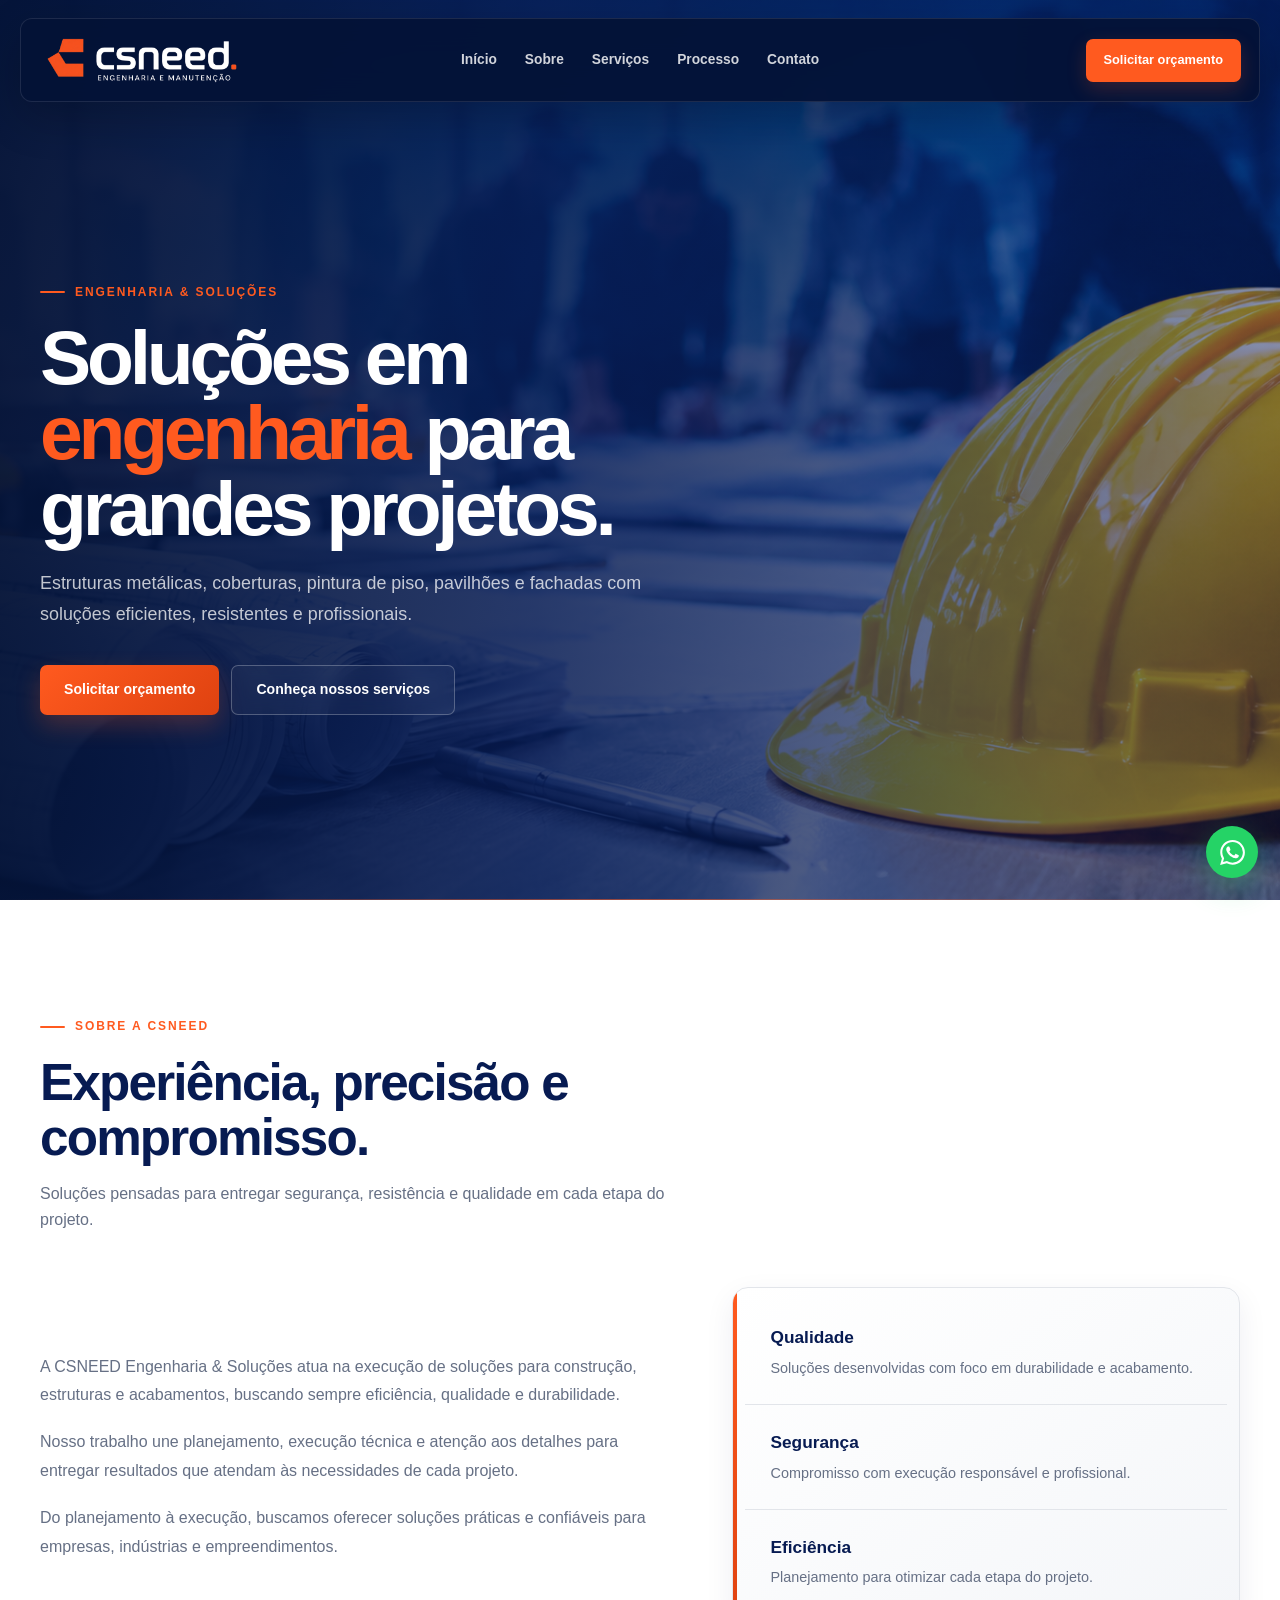
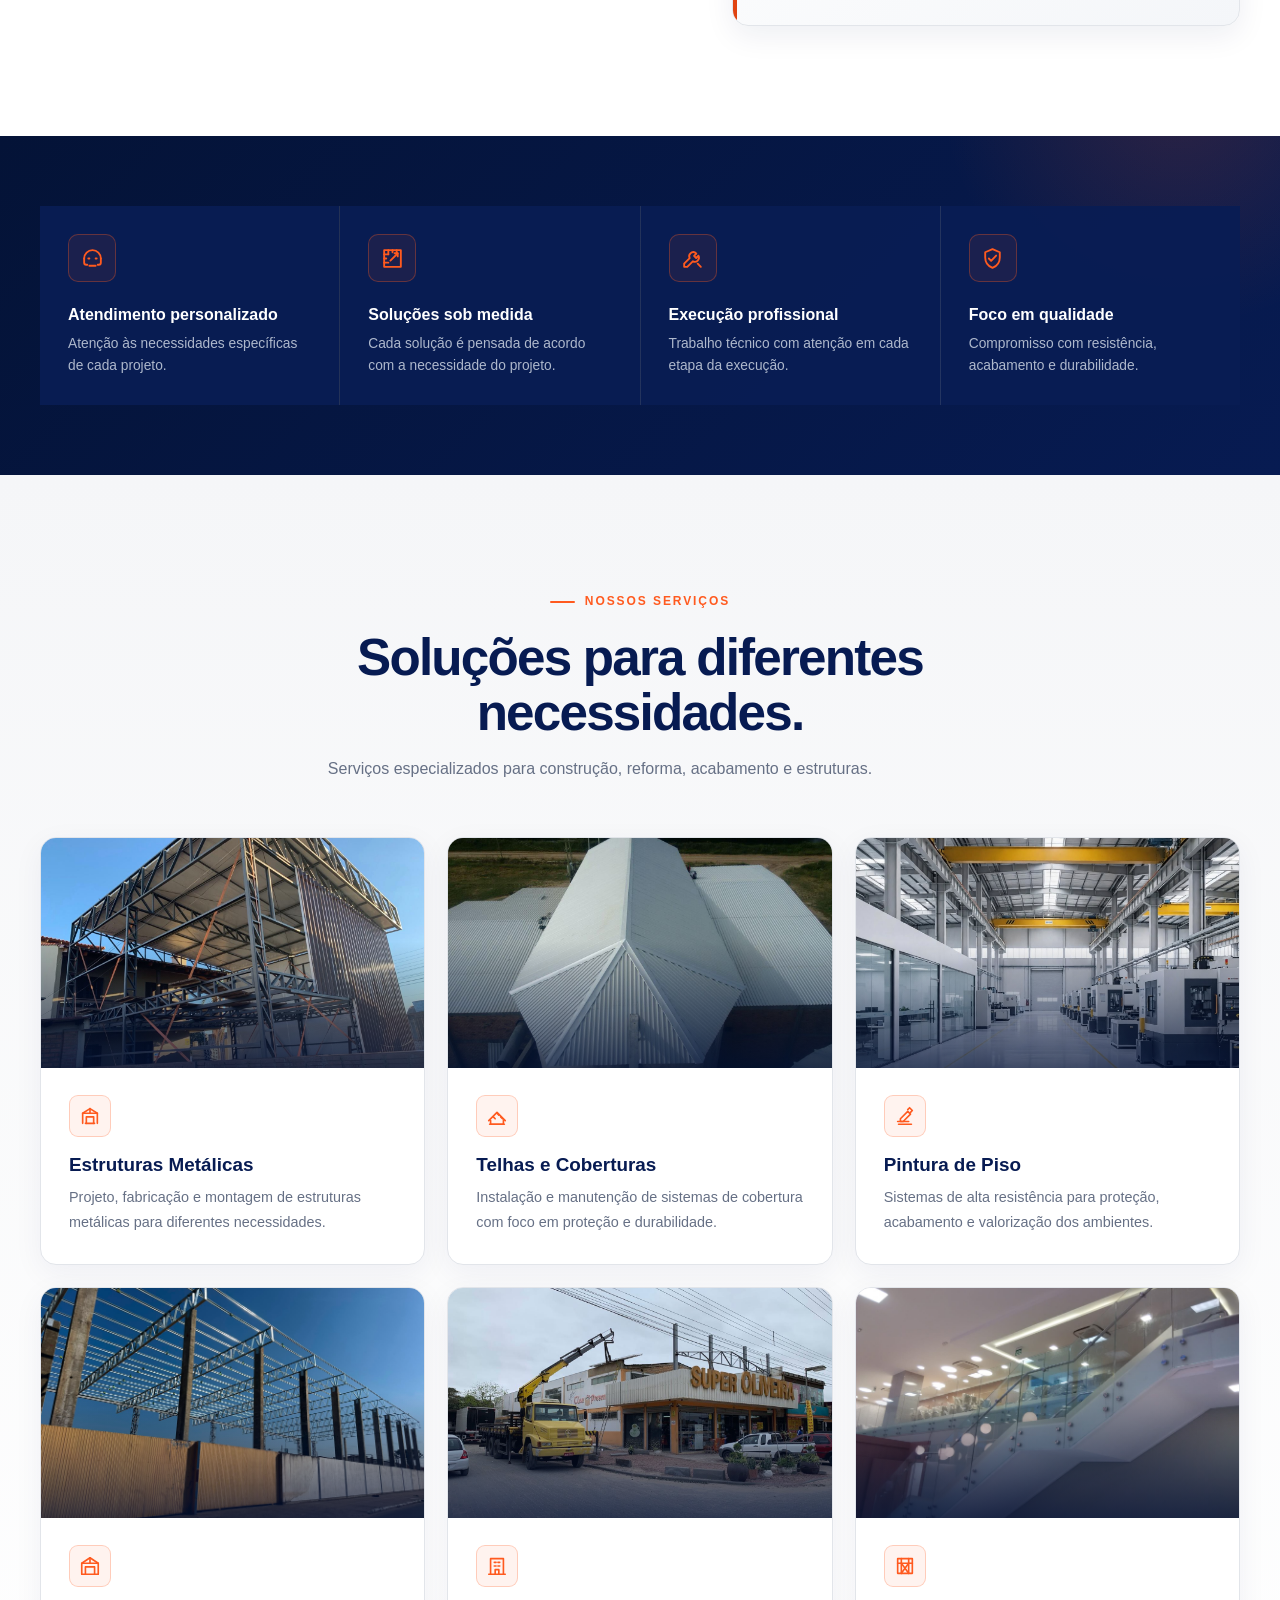
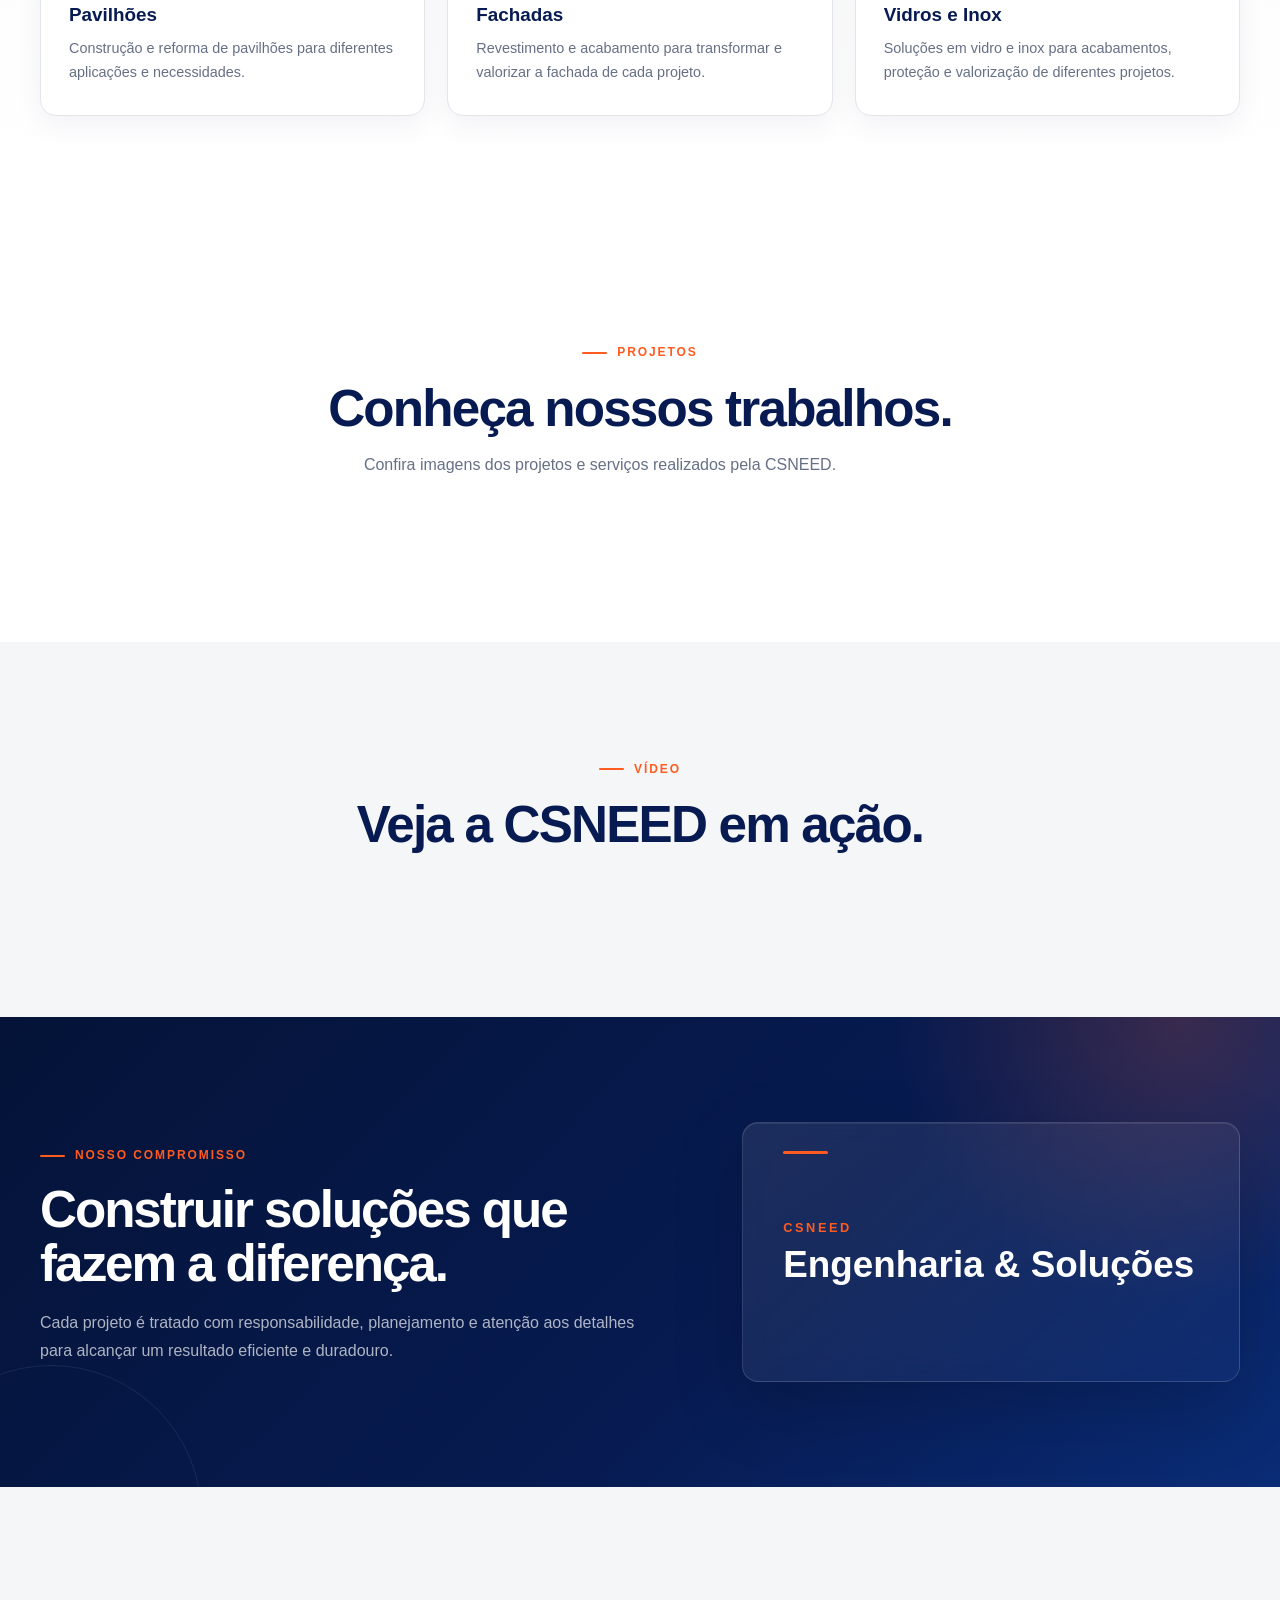
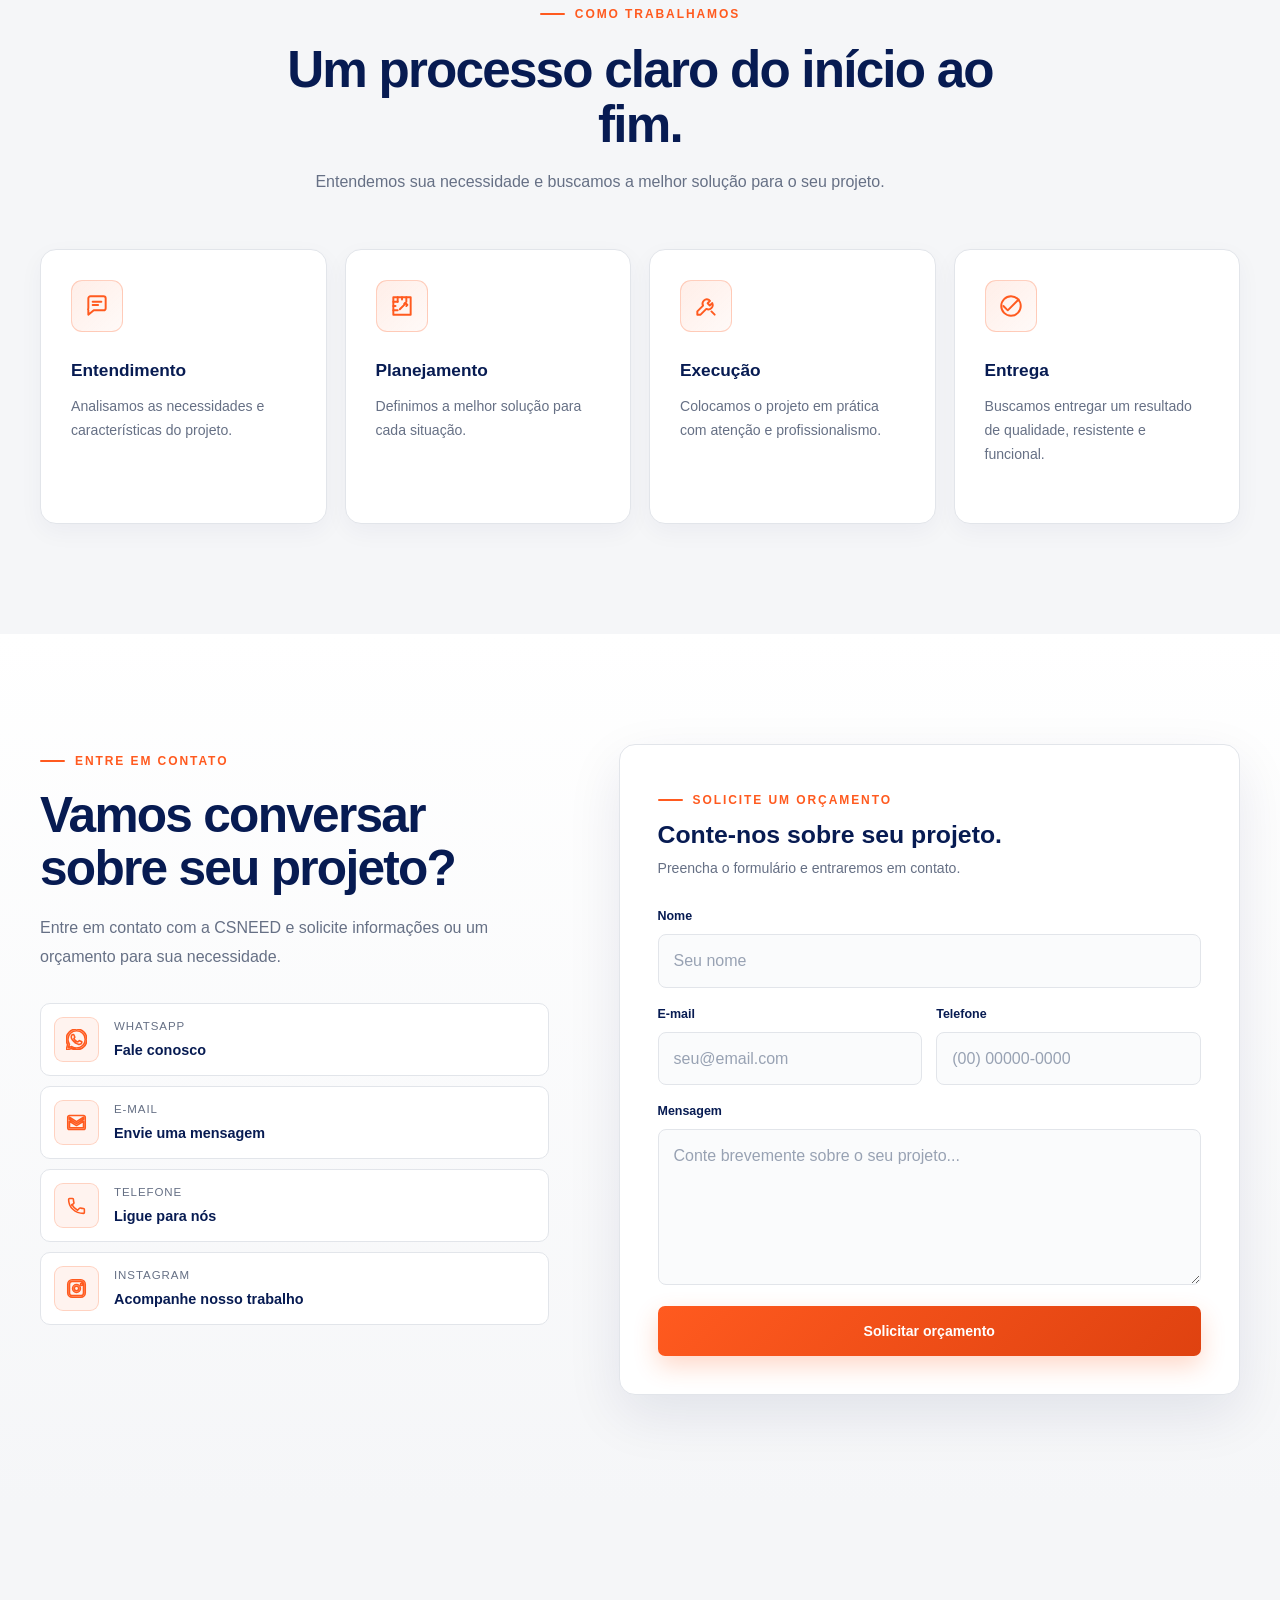
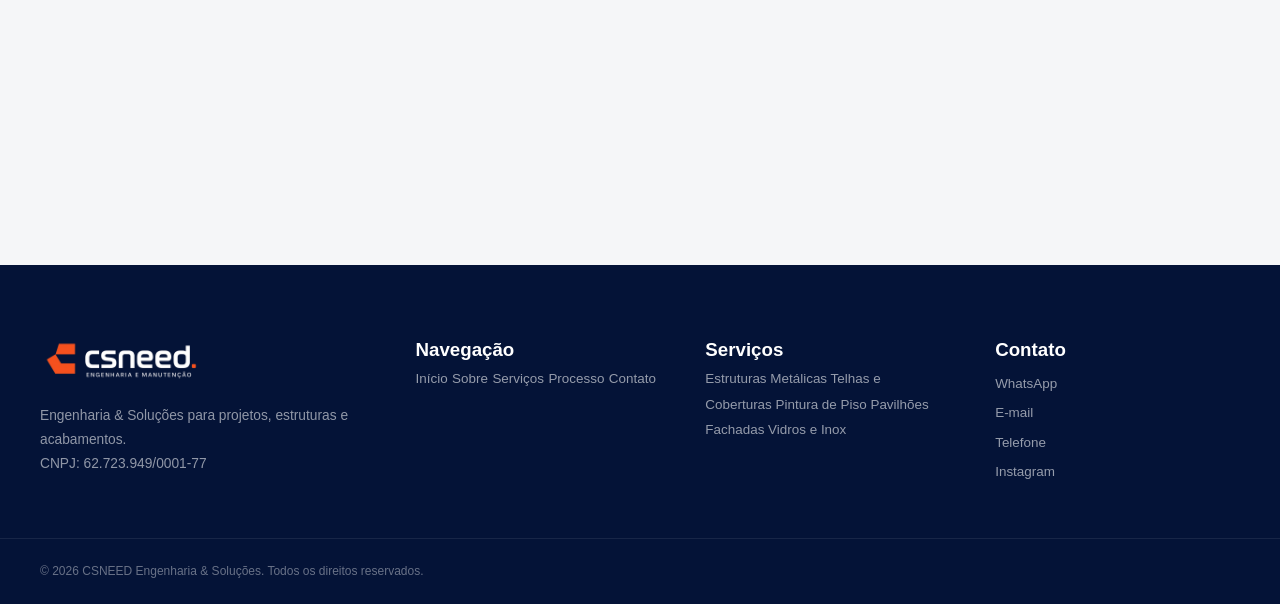
==== commit ce9c7033: "Update index.html" ====
--- a/index.html
+++ b/index.html
@@ -1481,141 +1481,145 @@
     </main>
 
 
-    <!-- ======================================================
-         14. FOOTER
-         ====================================================== -->
-
-    <footer class="footer">
-
-        <div class="container footer-grid">
-
-
-            <div class="footer-brand">
-
-                <a
-                    href="#inicio"
-                    aria-label="CSNEED Engenharia & Soluções"
+<!-- ======================================================
+     14. FOOTER
+     ====================================================== -->
+
+<footer class="footer">
+
+    <div class="container footer-grid">
+
+
+        <div class="footer-brand">
+
+            <a
+                href="#inicio"
+                aria-label="CSNEED Engenharia & Soluções"
+            >
+
+                <img
+                    src="assets/logo.png"
+                    alt="CSNEED Engenharia & Soluções"
                 >
 
-                    <img
-                        src="assets/logo.png"
-                        alt="CSNEED Engenharia & Soluções"
-                    >
-
-                </a>
-
-                <p>
-                    Engenharia & Soluções para projetos,
-                    estruturas e acabamentos.
-                </p>
-
-            </div>
-
-
-            <div class="footer-links">
-
-                <h3>
-                    Navegação
-                </h3>
-
-                <a href="#inicio">Início</a>
-                <a href="#sobre">Sobre</a>
-                <a href="#servicos">Serviços</a>
-                <a href="#processo">Processo</a>
-                <a href="#contato">Contato</a>
-
-            </div>
-
-
-            <div class="footer-links">
-
-                <h3>
-                    Serviços
-                </h3>
-
-                <a href="#servicos">
-                    Estruturas Metálicas
-                </a>
-
-                <a href="#servicos">
-                    Telhas e Coberturas
-                </a>
-
-                <a href="#servicos">
-                    Pintura de Piso
-                </a>
-
-                <a href="#servicos">
-                    Pavilhões
-                </a>
-
-                <a href="#servicos">
-                    Fachadas
-                </a>
-
-                <a href="#servicos">
-                    Vidros e Inox
-                </a>
-
-            </div>
-
-
-            <div class="footer-contact">
-
-                <h3>
-                    Contato
-                </h3>
-
-                <a
-                    href="#"
-                    data-v8="contact.whatsapp"
-                >
-                    WhatsApp
-                </a>
-
-                <a
-                    href="#"
-                    data-v8="contact.email"
-                >
-                    E-mail
-                </a>
-
-                <a
-                    href="#"
-                    data-v8="contact.phone"
-                >
-                    Telefone
-                </a>
-
-                <a
-                    href="#"
-                    data-v8="social.instagram"
-                    target="_blank"
-                    rel="noopener noreferrer"
-                >
-                    Instagram
-                </a>
-
-            </div>
+            </a>
+
+            <p>
+                Engenharia & Soluções para projetos,
+                estruturas e acabamentos.
+            </p>
+
+            <p class="footer-cnpj">
+                CNPJ: 62.723.949/0001-77
+            </p>
 
         </div>
 
 
-        <div class="footer-bottom">
-
-            <div class="container">
-
-                <p>
-                    © <span id="currentYear"></span>
-                    CSNEED Engenharia & Soluções.
-                    Todos os direitos reservados.
-                </p>
-
-            </div>
+        <div class="footer-links">
+
+            <h3>
+                Navegação
+            </h3>
+
+            <a href="#inicio">Início</a>
+            <a href="#sobre">Sobre</a>
+            <a href="#servicos">Serviços</a>
+            <a href="#processo">Processo</a>
+            <a href="#contato">Contato</a>
 
         </div>
 
-    </footer>
+
+        <div class="footer-links">
+
+            <h3>
+                Serviços
+            </h3>
+
+            <a href="#servicos">
+                Estruturas Metálicas
+            </a>
+
+            <a href="#servicos">
+                Telhas e Coberturas
+            </a>
+
+            <a href="#servicos">
+                Pintura de Piso
+            </a>
+
+            <a href="#servicos">
+                Pavilhões
+            </a>
+
+            <a href="#servicos">
+                Fachadas
+            </a>
+
+            <a href="#servicos">
+                Vidros e Inox
+            </a>
+
+        </div>
+
+
+        <div class="footer-contact">
+
+            <h3>
+                Contato
+            </h3>
+
+            <a
+                href="#"
+                data-v8="contact.whatsapp"
+            >
+                WhatsApp
+            </a>
+
+            <a
+                href="#"
+                data-v8="contact.email"
+            >
+                E-mail
+            </a>
+
+            <a
+                href="#"
+                data-v8="contact.phone"
+            >
+                Telefone
+            </a>
+
+            <a
+                href="#"
+                data-v8="social.instagram"
+                target="_blank"
+                rel="noopener noreferrer"
+            >
+                Instagram
+            </a>
+
+        </div>
+
+    </div>
+
+
+    <div class="footer-bottom">
+
+        <div class="container">
+
+            <p>
+                © <span id="currentYear"></span>
+                CSNEED Engenharia & Soluções.
+                Todos os direitos reservados.
+            </p>
+
+        </div>
+
+    </div>
+
+</footer>
 
 
     <!-- ======================================================
--- a/css/style.css
+++ b/css/style.css
@@ -1,9 +1,8 @@
 /* ==========================================================
    CSNEED — ENGENHARIA & SOLUÇÕES
-   STYLE.CSS
-   DESIGN MODERNO — STARTUP / ENGENHARIA
-   COMPATÍVEL COM O INDEX ATUAL + V8 LOADER
-========================================================== */
+   STYLE.CSS — V3 PREMIUM
+   VERSÃO COMPLETA + NUMERADA
+   ========================================================== */
 
 
 /* ==========================================================
@@ -12,6 +11,7 @@
 
 :root {
 
+    /* Cores principais */
     --azul: #071B52;
     --azul-escuro: #041337;
 
@@ -19,31 +19,41 @@
     --laranja-escuro: #DF4210;
 
     --branco: #FFFFFF;
+
+    /* Fundos */
     --fundo-claro: #F5F6F8;
-    --fundo-soft: #F8F9FB;
-
+    --fundo-suave: #EEF1F5;
+
+    /* Textos */
     --texto: #182033;
     --texto-secundario: #667085;
-    --texto-claro: #98A2B3;
-
+    --texto-claro: #AEB8CC;
+
+    /* Bordas */
     --borda: #E2E5EA;
-
+    --borda-escura: rgba(255,255,255,.12);
+
+    /* Layout */
     --container: 1200px;
-
+    --header-width: 1240px;
+
+    /* Raios */
     --raio: 10px;
-    --raio-lg: 18px;
-    --raio-xl: 24px;
-
-    --transicao: .3s ease;
+    --raio-grande: 16px;
+
+    /* Sombras */
+    --sombra-suave:
+        0 10px 30px rgba(7, 27, 82, .07);
 
     --sombra:
-        0 15px 40px rgba(7, 27, 82, .08);
-
-    --sombra-card:
-        0 10px 35px rgba(7, 27, 82, .07);
+        0 18px 50px rgba(7, 27, 82, .11);
 
     --sombra-forte:
-        0 25px 60px rgba(4, 19, 55, .18);
+        0 25px 70px rgba(4, 19, 55, .18);
+
+    /* Transições */
+    --transicao:
+        .3s cubic-bezier(.2,.8,.2,1);
 }
 
 
@@ -59,15 +69,17 @@
 
 html {
     scroll-behavior: smooth;
-    scroll-padding-top: 110px;
+    scroll-padding-top: 100px;
 }
 
 body {
-    margin: 0;
-
     font-family:
+        Inter,
+        -apple-system,
+        BlinkMacSystemFont,
+        "Segoe UI",
+        Roboto,
         Arial,
-        Helvetica,
         sans-serif;
 
     background: var(--branco);
@@ -75,12 +87,21 @@
 
     line-height: 1.6;
 
+    -webkit-font-smoothing: antialiased;
+    text-rendering: optimizeLegibility;
+
     overflow-x: hidden;
 }
 
-img {
+img,
+svg,
+video {
     display: block;
     max-width: 100%;
+}
+
+img {
+    height: auto;
 }
 
 a {
@@ -90,7 +111,8 @@
 
 button,
 input,
-textarea {
+textarea,
+select {
     font: inherit;
 }
 
@@ -98,6 +120,15 @@
     border: 0;
 }
 
+p {
+    color: var(--texto-secundario);
+}
+
+::selection {
+    background: var(--laranja);
+    color: var(--branco);
+}
+
 
 /* ==========================================================
    03. CONTAINER
@@ -105,133 +136,187 @@
 
 .container {
     width: min(
-        calc(100% - 40px),
+        calc(100% - 48px),
         var(--container)
     );
 
-    margin: 0 auto;
-}
-
-
-/* ==========================================================
-   04. TIPOGRAFIA
-========================================================== */
-
-h1,
-h2,
-h3,
-h4 {
-    margin: 0;
-
-    font-weight: 700;
-
-    line-height: 1.12;
-
-    color: var(--azul);
-}
-
-h1 {
-    font-size: clamp(
-        44px,
-        6vw,
-        78px
+    margin-inline: auto;
+}
+
+
+/* ==========================================================
+   04. HEADER
+========================================================== */
+
+.header {
+    position: fixed;
+
+    top: 18px;
+    left: 50%;
+
+    transform: translateX(-50%);
+
+    width: min(
+        calc(100% - 36px),
+        var(--header-width)
     );
 
-    letter-spacing: -3px;
-}
-
-h2 {
-    font-size: clamp(
-        34px,
-        4.2vw,
-        56px
-    );
-
-    letter-spacing: -2px;
-}
-
-h3 {
-    font-size: 24px;
-}
-
-p {
-    margin: 0;
-
-    color: var(--texto-secundario);
-}
-
-
-/* ==========================================================
-   05. EYEBROW
-========================================================== */
-
-.eyebrow {
-    display: inline-flex;
-
+    z-index: 1000;
+
+    background:
+        rgba(4, 19, 55, .94);
+
+    border:
+        1px solid rgba(255,255,255,.10);
+
+    border-radius: 12px;
+
+    box-shadow:
+        0 15px 45px rgba(0,0,0,.20);
+
+    backdrop-filter: blur(16px);
+    -webkit-backdrop-filter: blur(16px);
+}
+
+
+/* ==========================================================
+   05. HEADER CONTAINER
+========================================================== */
+
+.header-container {
+    position: relative;
+
+    min-height: 82px;
+
+    display: flex;
     align-items: center;
 
-    gap: 9px;
-
-    margin-bottom: 18px;
-
-    color: var(--laranja);
-
-    font-size: 11px;
-
-    font-weight: 800;
-
-    letter-spacing: 2.5px;
-
-    text-transform: uppercase;
-}
-
-.eyebrow::before {
-    content: "";
-
-    width: 24px;
-    height: 2px;
-
-    background: var(--laranja);
-
-    border-radius: 10px;
-}
-
-
-/* ==========================================================
-   06. BOTÕES
-========================================================== */
-
-.btn {
-
-    display: inline-flex;
-
+    gap: 28px;
+
+    padding:
+        9px 18px;
+}
+
+
+/* ==========================================================
+   06. LOGO / BRAND
+========================================================== */
+
+.brand {
+    display: flex;
+    align-items: center;
+
+    flex-shrink: 0;
+
+    position: relative;
+    z-index: 3;
+}
+
+.brand img {
+    width: auto;
+
+    max-width: 220px;
+    max-height: 64px;
+
+    object-fit: contain;
+}
+
+
+/* ==========================================================
+   07. NAVEGAÇÃO DESKTOP
+========================================================== */
+
+.nav {
+    position: absolute;
+
+    left: 50%;
+    top: 50%;
+
+    transform: translate(-50%, -50%);
+
+    display: flex;
     align-items: center;
     justify-content: center;
 
+    gap: 28px;
+
+    margin-left: 0;
+
+    white-space: nowrap;
+
+    z-index: 2;
+}
+
+.nav a {
+    position: relative;
+
+    color:
+        rgba(255,255,255,.82);
+
+    font-size: .86rem;
+    font-weight: 600;
+
+    transition:
+        color var(--transicao);
+}
+
+.nav a::after {
+    content: "";
+
+    position: absolute;
+
+    left: 0;
+    bottom: -8px;
+
+    width: 0;
+    height: 2px;
+
+    background:
+        var(--laranja);
+
+    transition:
+        width var(--transicao);
+}
+
+.nav a:hover {
+    color: var(--branco);
+}
+
+.nav a:hover::after {
+    width: 100%;
+}
+
+
+/* ==========================================================
+   08. BOTÕES — BASE
+========================================================== */
+
+.btn {
+    display: inline-flex;
+
+    align-items: center;
+    justify-content: center;
+
     min-height: 50px;
 
-    padding: 0 24px;
-
-    border: 1px solid transparent;
+    padding:
+        0 24px;
 
     border-radius: 7px;
 
-    font-size: 13px;
-
+    font-size: .88rem;
     font-weight: 700;
 
-    letter-spacing: .1px;
+    white-space: nowrap;
 
     cursor: pointer;
-
-    white-space: nowrap;
 
     transition:
         transform var(--transicao),
+        box-shadow var(--transicao),
         background var(--transicao),
-        color var(--transicao),
         border-color var(--transicao),
-        box-shadow var(--transicao);
+        color var(--transicao);
 }
 
 .btn:hover {
@@ -240,393 +325,171 @@
 
 
 /* ==========================================================
-   07. BOTÃO PRINCIPAL
+   09. BOTÃO PRINCIPAL
 ========================================================== */
 
 .btn-primary {
-
-    background: var(--laranja);
-
     color: var(--branco);
 
+    background:
+        linear-gradient(
+            135deg,
+            var(--laranja),
+            var(--laranja-escuro)
+        );
+
     box-shadow:
-        0 10px 25px rgba(
-            255,
-            90,
-            31,
-            .20
-        );
+        0 10px 25px rgba(255,90,31,.24);
 }
 
 .btn-primary:hover {
-
-    background: var(--laranja-escuro);
-
+    box-shadow:
+        0 15px 32px rgba(255,90,31,.32);
+}
+
+
+/* ==========================================================
+   10. BOTÃO OUTLINE
+========================================================== */
+
+.btn-outline {
     color: var(--branco);
 
+    border:
+        1px solid rgba(255,255,255,.25);
+
+    background:
+        rgba(255,255,255,.04);
+
+    backdrop-filter: blur(8px);
+}
+
+.btn-outline:hover {
+    border-color:
+        var(--laranja);
+
+    background:
+        rgba(255,90,31,.08);
+}
+
+
+/* ==========================================================
+   11. BOTÃO DO HEADER
+   CORREÇÃO:
+   Fica sempre no canto superior direito da barra.
+========================================================== */
+
+.btn-header {
+    position: relative;
+
+    z-index: 3;
+
+    flex-shrink: 0;
+
+    margin-left: auto;
+
+    min-height: 43px;
+
+    padding-inline: 18px;
+
+    color: var(--branco);
+
+    background:
+        var(--laranja);
+
+    font-size: .8rem;
+
     box-shadow:
-        0 14px 32px rgba(
-            223,
-            66,
-            16,
-            .25
-        );
-}
-
-
-/* ==========================================================
-   08. BOTÃO OUTLINE
-========================================================== */
-
-.btn-outline {
-
-    background: transparent;
-
-    color: var(--branco);
-
-    border-color:
-        rgba(
-            255,
-            255,
-            255,
-            .35
-        );
-}
-
-.btn-outline:hover {
-
-    background: var(--branco);
-
-    color: var(--azul);
-
-    border-color: var(--branco);
-}
-
-
-/* ==========================================================
-   09. BOTÃO HEADER
-========================================================== */
-
-.btn-header {
-
-    min-height: 42px;
-
-    padding:
-        0 18px;
-
-    background: var(--laranja);
-
-    color: var(--branco);
-
-    border-radius: 6px;
-
-    font-size: 12px;
-
-    font-weight: 800;
-
-    white-space: nowrap;
-
-    justify-self: end;
-
-    box-shadow:
-        0 7px 18px rgba(
-            255,
-            90,
-            31,
-            .18
-        );
+        0 7px 20px rgba(255,90,31,.20);
 }
 
 .btn-header:hover {
-
-    background: var(--laranja-escuro);
-
-    color: var(--branco);
-}
-
-
-/* ==========================================================
-   10. HEADER
-========================================================== */
-
-.header {
-
-    position: fixed;
-
-    top: 18px;
-    left: 50%;
-
-    z-index: 1000;
-
-    width:
-        min(
-            calc(100% - 40px),
-            1240px
-        );
-
-    transform:
-        translateX(-50%);
-
-    background:
-        rgba(
-            4,
-            19,
-            55,
-            .94
-        );
-
-    border:
-        1px solid
-        rgba(
-            255,
-            255,
-            255,
-            .12
-        );
-
-    border-radius: 12px;
-
-    box-shadow:
-        0 15px 45px
-        rgba(
-            4,
-            19,
-            55,
-            .25
-        );
-
-    backdrop-filter:
-        blur(18px);
-
-    -webkit-backdrop-filter:
-        blur(18px);
-}
-
-
-/* ==========================================================
-   11. HEADER CONTAINER
-========================================================== */
-
-.header-container {
-
-    min-height: 72px;
-
-    display: grid;
-
-    grid-template-columns:
-        1fr
-        auto
-        1fr;
-
-    align-items: center;
-
-    gap: 25px;
-
-    padding:
-        0 22px;
-}
-
-
-/* ==========================================================
-   12. LOGO
-========================================================== */
-
-.logo {
-
-    display: flex;
-
-    align-items: center;
-
-    justify-self: start;
-
-    flex-shrink: 0;
-}
-
-.logo img {
-
-    width: auto;
-
-    max-width: 175px;
-
-    max-height: 52px;
-
-    object-fit: contain;
-}
-
-
-/* ==========================================================
-   13. NAVEGAÇÃO DESKTOP
-========================================================== */
-
-.nav {
-
-    display: flex;
-
-    align-items: center;
-
-    justify-content: center;
-
-    gap: 28px;
-
-    justify-self: center;
-}
-
-.nav a {
-
-    position: relative;
-
-    color:
-        rgba(
-            255,
-            255,
-            255,
-            .82
-        );
-
-    font-size: 12px;
-
-    font-weight: 600;
-
-    white-space: nowrap;
-
-    transition:
-        color var(--transicao);
-}
-
-.nav a::after {
-
-    content: "";
-
-    position: absolute;
-
-    left: 50%;
-
-    bottom: -8px;
-
-    width: 0;
-
-    height: 2px;
-
-    background: var(--laranja);
-
-    border-radius: 10px;
-
-    transform:
-        translateX(-50%);
-
-    transition:
-        width var(--transicao);
-}
-
-.nav a:hover {
-
-    color: var(--branco);
-}
-
-.nav a:hover::after {
-
-    width: 18px;
-}
-
-
-/* ==========================================================
-   14. HAMBÚRGUER
+    background:
+        var(--laranja-escuro);
+}
+
+
+/* ==========================================================
+   12. MENU HAMBÚRGUER
 ========================================================== */
 
 .menu-toggle {
-
     display: none;
 
-    width: 44px;
-    height: 44px;
+    width: 42px;
+    height: 42px;
+
+    margin-left: auto;
 
     align-items: center;
     justify-content: center;
 
-    flex-direction: column;
-
-    gap: 5px;
-
-    background: transparent;
-
-    border:
-        1px solid
-        rgba(
-            255,
-            255,
-            255,
-            .18
-        );
-
-    border-radius: 7px;
+    border-radius: 8px;
+
+    color: var(--branco);
+
+    background:
+        rgba(255,255,255,.08);
 
     cursor: pointer;
 }
 
+.menu-toggle span,
+.menu-toggle::before,
+.menu-toggle::after {
+    content: "";
+
+    position: absolute;
+
+    width: 20px;
+    height: 2px;
+
+    background:
+        var(--branco);
+
+    border-radius: 10px;
+
+    transition:
+        var(--transicao);
+}
+
+.menu-toggle {
+    position: relative;
+}
+
 .menu-toggle span {
-
-    display: block;
-
-    width: 21px;
-
-    height: 2px;
-
-    background: var(--branco);
-
-    border-radius: 2px;
-
-    transition:
-        transform var(--transicao),
-        opacity var(--transicao);
-}
-
-.menu-toggle.active
-span:nth-child(1) {
-
-    transform:
-        translateY(7px)
-        rotate(45deg);
-}
-
-.menu-toggle.active
-span:nth-child(2) {
-
-    opacity: 0;
-}
-
-.menu-toggle.active
-span:nth-child(3) {
-
-    transform:
-        translateY(-7px)
-        rotate(-45deg);
-}
-
-
-/* ==========================================================
-   15. HERO
+    transform: translateY(0);
+}
+
+.menu-toggle::before {
+    transform: translateY(-6px);
+}
+
+.menu-toggle::after {
+    transform: translateY(6px);
+}
+
+
+/* ==========================================================
+   13. HERO
+   NÃO ALTERAR O BACKGROUND
 ========================================================== */
 
 .hero {
-
     position: relative;
 
     min-height: 100vh;
 
     display: flex;
-
     align-items: center;
 
     background:
-
         linear-gradient(
             90deg,
-            rgba(4,19,55,.97) 0%,
-            rgba(7,27,82,.90) 38%,
-            rgba(7,27,82,.60) 68%,
-            rgba(7,27,82,.30) 100%
+            rgba(4, 19, 55, 0.96) 0%,
+            rgba(7, 27, 82, 0.86) 42%,
+            rgba(7, 27, 82, 0.48) 100%
         ),
-
         url("../assets/images/hero.png")
         center center /
         cover no-repeat;
@@ -634,32 +497,7 @@
     color: var(--branco);
 }
 
-.hero::before {
-
-    content: "";
-
-    position: absolute;
-
-    inset: 0;
-
-    background:
-
-        radial-gradient(
-            circle at 75% 50%,
-            rgba(
-                255,
-                90,
-                31,
-                .10
-            ),
-            transparent 32%
-        );
-
-    pointer-events: none;
-}
-
 .hero::after {
-
     content: "";
 
     position: absolute;
@@ -668,2555 +506,2013 @@
     right: 0;
     bottom: 0;
 
-    height: 160px;
+    height: 1px;
 
     background:
         linear-gradient(
-            to bottom,
+            90deg,
             transparent,
-            rgba(4,19,55,.22)
+            rgba(255,90,31,.55),
+            transparent
         );
-
-    pointer-events: none;
-}
-
-
-/* ==========================================================
-   16. HERO CONTAINER
+}
+
+
+/* ==========================================================
+   14. HERO CONTAINER
 ========================================================== */
 
 .hero-container {
-
+    padding-top: 90px;
+}
+
+
+/* ==========================================================
+   15. HERO CONTENT
+========================================================== */
+
+.hero-content {
+    width:
+        min(760px, 100%);
+}
+
+
+/* ==========================================================
+   16. EYEBROW
+========================================================== */
+
+.eyebrow {
+    display: inline-flex;
+
+    align-items: center;
+    gap: 10px;
+
+    margin-bottom: 18px;
+
+    color:
+        var(--laranja);
+
+    font-size: .75rem;
+    font-weight: 800;
+
+    text-transform: uppercase;
+    letter-spacing: .16em;
+}
+
+.eyebrow::before {
+    content: "";
+
+    width: 25px;
+    height: 2px;
+
+    background:
+        currentColor;
+
+    border-radius: 10px;
+}
+
+
+/* ==========================================================
+   17. HERO TÍTULO
+========================================================== */
+
+.hero h1 {
+    max-width: 780px;
+
+    margin-bottom: 22px;
+
+    font-size:
+        clamp(2.8rem, 6vw, 5.5rem);
+
+    line-height: .98;
+
+    letter-spacing: -.055em;
+
+    font-weight: 700;
+}
+
+.hero h1 strong {
+    color:
+        var(--laranja);
+
+    font-weight: 800;
+}
+
+
+/* ==========================================================
+   18. HERO TEXTO
+========================================================== */
+
+.hero p {
+    max-width: 650px;
+
+    margin-bottom: 34px;
+
+    color:
+        rgba(255,255,255,.75);
+
+    font-size:
+        clamp(1rem, 1.6vw, 1.12rem);
+
+    line-height: 1.75;
+}
+
+
+/* ==========================================================
+   19. HERO AÇÕES
+========================================================== */
+
+.hero-actions {
+    display: flex;
+
+    flex-wrap: wrap;
+
+    gap: 12px;
+}
+
+
+/* ==========================================================
+   20. SEÇÕES
+========================================================== */
+
+.section {
     position: relative;
 
-    z-index: 1;
-
-    padding-top: 100px;
-}
-
-.hero-content {
-
-    width:
-        min(
-            760px,
-            100%
-        );
-}
-
-
-/* ==========================================================
-   17. HERO TÍTULO
-========================================================== */
-
-.hero h1 {
-
-    max-width: 850px;
-
-    margin-bottom: 28px;
-
-    color: var(--branco);
-
-    font-weight: 700;
-
-    letter-spacing: -3px;
-}
-
-.hero h1 strong {
-
-    color: var(--laranja);
-
-    font-weight: 800;
-}
-
-
-/* ==========================================================
-   18. HERO TEXTO
-========================================================== */
-
-.hero p {
-
-    max-width: 650px;
-
-    margin-bottom: 35px;
-
-    color:
-        rgba(
-            255,
-            255,
-            255,
-            .76
-        );
-
-    font-size: 17px;
-
-    line-height: 1.8;
-}
-
-
-/* ==========================================================
-   19. HERO AÇÕES
-========================================================== */
-
-.hero-actions {
-
-    display: flex;
-
-    flex-wrap: wrap;
-
-    gap: 12px;
-}
-
-
-/* ==========================================================
-   20. SEÇÕES
-========================================================== */
-
-.section {
-
     padding:
-        115px 0;
+        110px 0;
 }
 
 .section-light {
-
-    background: var(--branco);
-}
-
-
-/* ==========================================================
-   21. CABEÇALHO DAS SEÇÕES
-========================================================== */
-
-.section-heading {
-
-    max-width: 780px;
-
-    margin-bottom: 60px;
-}
-
-.section-heading h2 {
-
-    margin-bottom: 20px;
-
-    color: var(--azul);
-}
-
-.section-heading p {
-
-    max-width: 650px;
-
-    font-size: 16px;
-
-    line-height: 1.8;
-}
-
-.section-heading-center {
-
-    margin-left: auto;
-    margin-right: auto;
-
-    text-align: center;
-}
-
-.section-heading-center p {
-
-    margin-left: auto;
-    margin-right: auto;
-}
-
-.section-heading-center
-.eyebrow {
-
-    justify-content: center;
-}
-
-
-/* ==========================================================
-   22. SOBRE
-========================================================== */
-
-.section.section-light#sobre {
-
+    background:
+        var(--fundo-claro);
+}
+
+#sobre {
+    background:
+        var(--branco);
+}
+
+.services-section {
     background:
         linear-gradient(
             180deg,
-            #FFFFFF 0%,
-            #F8F9FB 100%
+            #F5F6F8 0%,
+            #FFFFFF 100%
         );
 }
 
+
+/* ==========================================================
+   21. CABEÇALHO DAS SEÇÕES
+========================================================== */
+
+.section-heading {
+    max-width: 760px;
+
+    margin-bottom: 55px;
+}
+
+.section-heading-center {
+    margin-inline: auto;
+
+    text-align: center;
+}
+
+.section-heading-center .eyebrow {
+    justify-content: center;
+}
+
+.section-heading h2 {
+    margin-bottom: 16px;
+
+    color:
+        var(--azul);
+
+    font-size:
+        clamp(2rem, 4vw, 3.2rem);
+
+    line-height: 1.08;
+
+    letter-spacing: -.035em;
+
+    font-weight: 750;
+}
+
+.section-heading p {
+    max-width: 680px;
+
+    font-size: 1rem;
+}
+
+
+/* ==========================================================
+   22. ABOUT
+========================================================== */
+
 .about-grid {
-
     display: grid;
 
     grid-template-columns:
-        minmax(0, 1.25fr)
-        minmax(320px, .75fr);
-
-    gap: 80px;
-
-    align-items: start;
+        1.1fr .9fr;
+
+    gap: 70px;
+
+    align-items: stretch;
 }
 
 .about-content {
-
     display: flex;
 
     flex-direction: column;
 
-    gap: 24px;
+    justify-content: center;
+
+    gap: 18px;
 }
 
 .about-content p {
-
-    font-size: 17px;
-
-    line-height: 1.9;
-}
-
-.about-content p:first-child {
-
-    color: var(--azul);
-
-    font-size: 22px;
-
-    line-height: 1.7;
-
-    font-weight: 500;
-}
-
-
-/* ==========================================================
-   23. DESTAQUES SOBRE
-========================================================== */
+    font-size: 1rem;
+
+    line-height: 1.8;
+}
 
 .about-highlight {
+    position: relative;
 
     display: flex;
-
     flex-direction: column;
 
-    background: var(--branco);
+    justify-content: center;
+
+    overflow: hidden;
+
+    padding: 12px;
 
     border:
-        1px solid
-        var(--borda);
+        1px solid var(--borda);
 
     border-radius:
-        var(--raio-lg);
+        var(--raio-grande);
+
+    background:
+        linear-gradient(
+            145deg,
+            #FFFFFF,
+            #F4F6F9
+        );
 
     box-shadow:
-        var(--sombra-card);
+        var(--sombra-suave);
+}
+
+.about-highlight::before {
+    content: "";
+
+    position: absolute;
+
+    top: 0;
+    left: 0;
+
+    width: 4px;
+    height: 100%;
+
+    background:
+        linear-gradient(
+            180deg,
+            var(--laranja),
+            var(--laranja-escuro)
+        );
+}
+
+.highlight-item {
+    position: relative;
+
+    display: flex;
+    flex-direction: column;
+
+    padding:
+        24px 26px;
+
+    border-bottom:
+        1px solid var(--borda);
+}
+
+.highlight-item:last-child {
+    border-bottom: 0;
+}
+
+.highlight-item strong {
+    margin-bottom: 5px;
+
+    color:
+        var(--azul);
+
+    font-size: 1.08rem;
+}
+
+.highlight-item span {
+    color:
+        var(--texto-secundario);
+
+    font-size: .9rem;
+}
+
+
+/* ==========================================================
+   23. DIFERENCIAIS
+========================================================== */
+
+.numbers {
+    position: relative;
+
+    padding: 70px 0;
+
+    background:
+        linear-gradient(
+            135deg,
+            var(--azul-escuro),
+            var(--azul)
+        );
+
+    color:
+        var(--branco);
 
     overflow: hidden;
 }
 
-.highlight-item {
-
-    position: relative;
-
-    display: flex;
-
-    flex-direction: column;
-
-    gap: 7px;
-
-    padding: 25px 28px;
-
-    border-bottom:
-        1px solid
-        var(--borda);
-}
-
-.highlight-item:last-child {
-
-    border-bottom: 0;
-}
-
-.highlight-item::before {
-
+.numbers::before {
     content: "";
 
     position: absolute;
 
-    top: 25px;
-    left: 0;
-
-    width: 3px;
-    height: 35px;
-
-    background: var(--laranja);
-
-    border-radius:
-        0 5px 5px 0;
-}
-
-.highlight-item strong {
-
-    color: var(--azul);
-
-    font-size: 16px;
-}
-
-.highlight-item span {
-
-    color: var(--texto-secundario);
-
-    font-size: 13px;
-
-    line-height: 1.7;
-}
-
-
-/* ==========================================================
-   24. NÚMEROS / DIFERENCIAIS
-========================================================== */
-
-.numbers {
-
-    position: relative;
-
-    padding:
-        55px 0;
-
-    background:
-        var(--azul);
-
-    color: var(--branco);
-
-    overflow: hidden;
-}
-
-.numbers::before {
-
-    content: "";
-
-    position: absolute;
-
-    width: 450px;
-    height: 450px;
-
-    right: -180px;
+    width: 500px;
+    height: 500px;
+
     top: -300px;
+    right: -150px;
+
+    border-radius: 50%;
 
     background:
         radial-gradient(
             circle,
-            rgba(
-                255,
-                90,
-                31,
-                .16
-            ),
-            transparent 65%
+            rgba(255,90,31,.16),
+            transparent 68%
         );
-
-    pointer-events: none;
 }
 
 .numbers-grid {
-
     position: relative;
 
+    display: grid;
+
+    grid-template-columns:
+        repeat(4, 1fr);
+
+    gap: 1px;
+
+    background:
+        rgba(255,255,255,.12);
+}
+
+.number-item {
+    position: relative;
+
+    min-height: 175px;
+
+    display: flex;
+    flex-direction: column;
+
+    justify-content: center;
+
+    padding: 28px;
+
+    background:
+        rgba(7,27,82,.94);
+
+    transition:
+        background var(--transicao),
+        transform var(--transicao);
+}
+
+.number-item:hover {
+    background:
+        rgba(255,255,255,.055);
+
+    transform:
+        translateY(-4px);
+}
+
+.number-icon {
+    width: 48px;
+    height: 48px;
+
+    display: flex;
+
+    align-items: center;
+    justify-content: center;
+
+    margin-bottom: 20px;
+
+    color:
+        var(--laranja);
+
+    border:
+        1px solid rgba(255,90,31,.32);
+
+    border-radius: 10px;
+
+    background:
+        rgba(255,90,31,.08);
+}
+
+.number-icon svg {
+    width: 25px;
+    height: 25px;
+
+    fill: none;
+
+    stroke:
+        currentColor;
+
+    stroke-width: 1.8;
+
+    stroke-linecap: round;
+    stroke-linejoin: round;
+}
+
+.number-item strong {
+    display: block;
+
+    margin-bottom: 5px;
+
+    color:
+        var(--branco);
+
+    font-size: 1rem;
+}
+
+.number-item span {
+    color:
+        var(--texto-claro);
+
+    font-size: .86rem;
+}
+
+.number-item > strong:first-child {
+    color:
+        var(--branco);
+}
+
+
+/* ==========================================================
+   24. SERVIÇOS
+========================================================== */
+
+.services-grid {
+    display: grid;
+
+    grid-template-columns:
+        repeat(3, 1fr);
+
+    gap: 22px;
+}
+
+.service-card {
+    position: relative;
+
+    overflow: hidden;
+
+    border:
+        1px solid var(--borda);
+
+    border-radius:
+        var(--raio-grande);
+
+    background:
+        var(--branco);
+
+    box-shadow:
+        0 8px 30px rgba(7,27,82,.055);
+
+    transition:
+        transform var(--transicao),
+        box-shadow var(--transicao),
+        border-color var(--transicao);
+}
+
+.service-card:hover {
+    transform:
+        translateY(-8px);
+
+    border-color:
+        rgba(255,90,31,.32);
+
+    box-shadow:
+        var(--sombra);
+}
+
+
+/* ==========================================================
+   25. IMAGEM DOS SERVIÇOS
+========================================================== */
+
+.service-image {
+    position: relative;
+
+    height: 230px;
+
+    overflow: hidden;
+
+    background:
+        var(--azul);
+}
+
+.service-image::after {
+    content: "";
+
+    position: absolute;
+
+    inset: 0;
+
+    background:
+        linear-gradient(
+            180deg,
+            transparent 45%,
+            rgba(4,19,55,.75)
+        );
+}
+
+.service-image img {
+    width: 100%;
+    height: 100%;
+
+    object-fit: cover;
+
+    transition:
+        transform .7s cubic-bezier(.2,.8,.2,1);
+}
+
+.service-card:hover .service-image img {
+    transform:
+        scale(1.06);
+}
+
+
+/* ==========================================================
+   26. CONTEÚDO DOS SERVIÇOS
+========================================================== */
+
+.service-content {
+    position: relative;
+
+    padding:
+        27px 28px 30px;
+}
+
+.service-number {
+    display: inline-flex;
+
+    align-items: center;
+    justify-content: center;
+
+    width: 42px;
+    height: 42px;
+
+    margin-bottom: 16px;
+
+    color:
+        var(--laranja);
+
+    border:
+        1px solid rgba(255,90,31,.25);
+
+    border-radius: 9px;
+
+    background:
+        rgba(255,90,31,.07);
+
+    font-size: 0;
+}
+
+.service-number svg {
+    width: 22px;
+    height: 22px;
+
+    fill: none;
+
+    stroke:
+        currentColor;
+
+    stroke-width: 1.8;
+
+    stroke-linecap: round;
+    stroke-linejoin: round;
+}
+
+.service-content h3 {
+    margin-bottom: 9px;
+
+    color:
+        var(--azul);
+
+    font-size: 1.18rem;
+
+    line-height: 1.25;
+}
+
+.service-content p {
+    font-size: .9rem;
+
+    line-height: 1.7;
+}
+
+
+/* ==========================================================
+   27. GALERIA
+========================================================== */
+
+.v8-media-section {
+    background:
+        var(--branco);
+}
+
+.v8-gallery {
+    display: grid;
+
+    grid-template-columns:
+        repeat(3, 1fr);
+
+    gap: 18px;
+}
+
+.v8-gallery img {
+    width: 100%;
+    height: 280px;
+
+    object-fit: cover;
+
+    border-radius: 12px;
+
+    border:
+        1px solid var(--borda);
+
+    box-shadow:
+        0 8px 25px rgba(7,27,82,.07);
+
+    transition:
+        transform var(--transicao),
+        box-shadow var(--transicao);
+}
+
+.v8-gallery img:hover {
+    transform:
+        translateY(-5px);
+
+    box-shadow:
+        var(--sombra);
+}
+
+
+/* ==========================================================
+   28. VÍDEO
+========================================================== */
+
+.v8-video-section {
+    background:
+        var(--fundo-claro);
+}
+
+.v8-video {
+    width: 100%;
+    max-width: 950px;
+
+    margin-inline: auto;
+
+    border-radius: 14px;
+
+    border:
+        1px solid var(--borda);
+
+    background:
+        #000;
+
+    box-shadow:
+        var(--sombra);
+}
+
+.v8-video[hidden] {
+    display: none;
+}
+
+
+/* ==========================================================
+   29. IMPACTO
+========================================================== */
+
+.impact {
+    position: relative;
+
+    padding:
+        105px 0;
+
+    overflow: hidden;
+
+    background:
+        linear-gradient(
+            135deg,
+            var(--azul-escuro) 0%,
+            var(--azul) 60%,
+            #0A2C76 100%
+        );
+
+    color:
+        var(--branco);
+}
+
+.impact::before {
+    content: "";
+
+    position: absolute;
+
+    width: 600px;
+    height: 600px;
+
+    top: -300px;
+    right: -200px;
+
+    border-radius: 50%;
+
+    background:
+        radial-gradient(
+            circle,
+            rgba(255,90,31,.20),
+            transparent 67%
+        );
+}
+
+.impact::after {
+    content: "";
+
+    position: absolute;
+
+    width: 300px;
+    height: 300px;
+
+    bottom: -180px;
+    left: -100px;
+
+    border-radius: 50%;
+
+    border:
+        1px solid rgba(255,255,255,.08);
+}
+
+
+/* ==========================================================
+   30. IMPACT CONTAINER
+========================================================== */
+
+.impact-container {
+    position: relative;
+
     z-index: 1;
 
     display: grid;
 
     grid-template-columns:
-        repeat(
-            4,
-            minmax(0, 1fr)
+        1fr .8fr;
+
+    gap: 80px;
+
+    align-items: center;
+}
+
+.impact-content .eyebrow {
+    color:
+        var(--laranja);
+}
+
+.impact-content h2 {
+    max-width: 650px;
+
+    margin-bottom: 18px;
+
+    font-size:
+        clamp(2rem, 4vw, 3.5rem);
+
+    line-height: 1.05;
+
+    letter-spacing: -.04em;
+}
+
+.impact-content p {
+    max-width: 620px;
+
+    color:
+        rgba(255,255,255,.68);
+
+    line-height: 1.8;
+}
+
+
+/* ==========================================================
+   31. IMPACT BOX
+========================================================== */
+
+.impact-box {
+    position: relative;
+
+    min-height: 260px;
+
+    display: flex;
+
+    flex-direction: column;
+
+    justify-content: center;
+
+    padding: 40px;
+
+    border:
+        1px solid rgba(255,255,255,.14);
+
+    border-radius:
+        var(--raio-grande);
+
+    background:
+        linear-gradient(
+            145deg,
+            rgba(255,255,255,.09),
+            rgba(255,255,255,.025)
         );
 
-    gap: 0;
-}
-
-.number-item {
-
-    padding:
-        10px 30px;
-
-    border-right:
-        1px solid
-        rgba(
-            255,
-            255,
-            255,
-            .13
-        );
-}
-
-.number-item:first-child {
-
-    padding-left: 0;
-}
-
-.number-item:last-child {
-
-    border-right: 0;
-
-    padding-right: 0;
-}
-
-.number-item strong {
-
-    display: block;
-
-    margin-bottom: 9px;
-
-    color: var(--laranja);
-
-    font-size: 12px;
-
-    letter-spacing: 2px;
-}
-
-.number-item span {
-
-    color:
-        rgba(
-            255,
-            255,
-            255,
-            .88
-        );
-
-    font-size: 14px;
-
-    font-weight: 600;
-}
-
-
-/* ==========================================================
-   25. SERVIÇOS
-========================================================== */
-
-.services-section {
-
-    background:
-        #F8F9FB;
-}
-
-.services-grid {
-
+    box-shadow:
+        inset 0 1px 0 rgba(255,255,255,.08),
+        0 25px 70px rgba(0,0,0,.18);
+
+    backdrop-filter:
+        blur(12px);
+}
+
+.impact-box::before {
+    content: "";
+
+    position: absolute;
+
+    top: 28px;
+    left: 40px;
+
+    width: 45px;
+    height: 3px;
+
+    background:
+        var(--laranja);
+
+    border-radius: 10px;
+}
+
+.impact-box span {
+    margin-bottom: 5px;
+
+    color:
+        var(--laranja);
+
+    font-size: .8rem;
+    font-weight: 800;
+
+    letter-spacing: .2em;
+}
+
+.impact-box strong {
+    color:
+        var(--branco);
+
+    font-size:
+        clamp(1.5rem, 3vw, 2.3rem);
+
+    line-height: 1.15;
+}
+
+
+/* ==========================================================
+   32. PROCESSO
+========================================================== */
+
+.process-grid {
     display: grid;
 
     grid-template-columns:
-        repeat(
-            3,
-            minmax(0, 1fr)
-        );
-
-    gap: 22px;
-}
-
-
-/* ==========================================================
-   26. CARD SERVIÇO
-========================================================== */
-
-.service-card {
-
+        repeat(4, 1fr);
+
+    gap: 18px;
+}
+
+.process-item {
     position: relative;
 
-    overflow: hidden;
-
-    background: var(--branco);
+    min-height: 275px;
+
+    padding: 30px;
 
     border:
-        1px solid
-        var(--borda);
+        1px solid var(--borda);
 
     border-radius:
-        var(--raio-lg);
+        var(--raio-grande);
+
+    background:
+        var(--branco);
 
     box-shadow:
-        0 5px 20px
-        rgba(
-            7,
-            27,
-            82,
-            .035
-        );
+        0 8px 25px rgba(7,27,82,.045);
 
     transition:
-        transform .35s ease,
-        box-shadow .35s ease,
-        border-color .35s ease;
-}
-
-.service-card:hover {
-
+        transform var(--transicao),
+        box-shadow var(--transicao),
+        border-color var(--transicao);
+}
+
+.process-item:hover {
     transform:
         translateY(-7px);
 
     border-color:
-        rgba(
-            255,
-            90,
-            31,
-            .35
+        rgba(255,90,31,.30);
+
+    box-shadow:
+        var(--sombra);
+}
+
+
+/* ==========================================================
+   33. ÍCONE DO PROCESSO
+========================================================== */
+
+.process-icon {
+    width: 52px;
+    height: 52px;
+
+    display: flex;
+
+    align-items: center;
+    justify-content: center;
+
+    margin-bottom: 25px;
+
+    color:
+        var(--laranja);
+
+    border:
+        1px solid rgba(255,90,31,.25);
+
+    border-radius: 11px;
+
+    background:
+        linear-gradient(
+            135deg,
+            rgba(255,90,31,.10),
+            rgba(255,90,31,.03)
         );
-
-    box-shadow:
-        0 20px 45px
-        rgba(
-            7,
-            27,
-            82,
-            .10
-        );
-}
-
-
-/* ==========================================================
-   27. IMAGEM SERVIÇO
-========================================================== */
-
-.service-image {
-
-    position: relative;
-
-    width: 100%;
-
-    aspect-ratio:
-        16 / 10;
-
-    overflow: hidden;
-
-    background:
-        var(--fundo-claro);
-}
-
-.service-image::after {
-
-    content: "";
-
-    position: absolute;
-
-    inset: 0;
-
+}
+
+.process-icon svg {
+    width: 26px;
+    height: 26px;
+
+    fill: none;
+
+    stroke:
+        currentColor;
+
+    stroke-width: 1.8;
+
+    stroke-linecap: round;
+    stroke-linejoin: round;
+}
+
+.process-number {
+    display: flex;
+
+    align-items: center;
+    justify-content: center;
+
+    width: 52px;
+    height: 52px;
+
+    margin-bottom: 25px;
+
+    color:
+        var(--laranja);
+
+    border:
+        1px solid rgba(255,90,31,.25);
+
+    border-radius: 11px;
+
+    background:
+        rgba(255,90,31,.08);
+
+    font-size: 0;
+}
+
+.process-number svg {
+    width: 26px;
+    height: 26px;
+
+    fill: none;
+
+    stroke:
+        currentColor;
+
+    stroke-width: 1.8;
+
+    stroke-linecap: round;
+    stroke-linejoin: round;
+}
+
+.process-item h3 {
+    margin-bottom: 10px;
+
+    color:
+        var(--azul);
+
+    font-size: 1.08rem;
+}
+
+.process-item p {
+    font-size: .88rem;
+
+    line-height: 1.7;
+}
+
+
+/* ==========================================================
+   34. CONTATO
+========================================================== */
+
+.contact-section {
     background:
         linear-gradient(
             180deg,
-            transparent 50%,
-            rgba(
-                4,
-                19,
-                55,
-                .30
-            )
+            #FFFFFF,
+            #F5F6F8
         );
-
-    pointer-events: none;
-}
-
-.service-image img {
-
-    width: 100%;
-    height: 100%;
-
-    object-fit: cover;
+}
+
+.contact-grid {
+    display: grid;
+
+    grid-template-columns:
+        .9fr 1.1fr;
+
+    gap: 70px;
+
+    align-items: start;
+}
+
+.contact-content h2 {
+    max-width: 560px;
+
+    margin-bottom: 18px;
+
+    color:
+        var(--azul);
+
+    font-size:
+        clamp(2rem, 4vw, 3.1rem);
+
+    line-height: 1.08;
+
+    letter-spacing: -.035em;
+}
+
+.contact-content > p {
+    max-width: 570px;
+
+    margin-bottom: 32px;
+
+    line-height: 1.8;
+}
+
+
+/* ==========================================================
+   35. LISTA DE CONTATO
+========================================================== */
+
+.contact-list {
+    display: flex;
+
+    flex-direction: column;
+
+    gap: 10px;
+}
+
+.contact-item {
+    display: flex;
+
+    align-items: center;
+
+    gap: 15px;
+
+    padding: 13px;
+
+    border:
+        1px solid var(--borda);
+
+    border-radius: 10px;
+
+    background:
+        var(--branco);
 
     transition:
-        transform .6s ease;
-}
-
-.service-card:hover
-.service-image img {
-
+        transform var(--transicao),
+        border-color var(--transicao),
+        box-shadow var(--transicao);
+}
+
+.contact-item:hover {
     transform:
-        scale(1.06);
-}
-
-
-/* ==========================================================
-   28. CONTEÚDO SERVIÇO
-========================================================== */
-
-.service-content {
-
-    padding:
-        27px 28px 30px;
-}
-
-.service-number {
-
-    display: block;
-
-    margin-bottom: 11px;
-
-    color: var(--laranja);
-
-    font-size: 11px;
-
-    font-weight: 800;
-
-    letter-spacing: 2px;
-}
-
-.service-content h3 {
-
-    margin-bottom: 13px;
-
-    color: var(--azul);
-
-    font-size: 21px;
-
-    letter-spacing: -.3px;
-}
-
-.service-content p {
-
-    min-height: 76px;
-
-    font-size: 14px;
-
-    line-height: 1.75;
-}
-
-
-/* ==========================================================
-   29. GALERIA V8
-========================================================== */
-
-.v8-media-section {
-
-    background:
-        var(--branco);
-}
-
-.v8-gallery {
-
-    width: 100%;
-
-    display: grid;
-
-    grid-template-columns:
-        repeat(
-            3,
-            minmax(0, 1fr)
-        );
-
-    gap: 18px;
-}
-
-.v8-gallery img {
-
-    width: 100%;
-
-    height: auto;
-
-    border-radius:
-        var(--raio-lg);
-
-    object-fit: cover;
-
-    transition:
-        transform .35s ease,
-        box-shadow .35s ease;
-}
-
-.v8-gallery img:hover {
-
-    transform:
-        translateY(-4px);
+        translateX(5px);
+
+    border-color:
+        rgba(255,90,31,.30);
 
     box-shadow:
-        var(--sombra);
-}
-
-
-/* ==========================================================
-   30. VÍDEO V8
-========================================================== */
-
-.v8-video-section {
-
-    background:
-        #F8F9FB;
-}
-
-.v8-video {
-
-    display: block;
-
-    width: 100%;
-
-    max-width: 1000px;
-
-    max-height: 620px;
-
-    margin:
-        0 auto;
-
-    border-radius:
-        var(--raio-xl);
-
-    background:
-        var(--azul-escuro);
-
-    box-shadow:
-        0 25px 60px
-        rgba(
-            4,
-            19,
-            55,
-            .18
-        );
-
-    object-fit: cover;
-}
-
-.v8-video[hidden] {
-
-    display: none !important;
-}
-
-
-/* ==========================================================
-   31. IMPACTO
-========================================================== */
-
-.impact {
-
-    position: relative;
-
-    padding:
-        110px 0;
-
-    background:
-        var(--azul-escuro);
-
-    color: var(--branco);
-
-    overflow: hidden;
-}
-
-.impact::before {
-
-    content: "";
-
-    position: absolute;
-
-    width: 600px;
-    height: 600px;
-
-    right: -250px;
-    top: -250px;
-
-    background:
-        radial-gradient(
-            circle,
-            rgba(
-                255,
-                90,
-                31,
-                .14
-            ),
-            transparent 65%
-        );
-
-    pointer-events: none;
-}
-
-.impact-container {
-
-    position: relative;
-
-    z-index: 1;
-
-    display: grid;
-
-    grid-template-columns:
-        minmax(0, 1.2fr)
-        minmax(300px, .8fr);
-
-    align-items: center;
-
-    gap: 80px;
-}
-
-.impact-content h2 {
-
-    max-width: 700px;
-
-    margin-bottom: 22px;
-
-    color: var(--branco);
-}
-
-.impact-content p {
-
-    max-width: 600px;
-
-    color:
-        rgba(
-            255,
-            255,
-            255,
-            .68
-        );
-
-    font-size: 17px;
-
-    line-height: 1.8;
-}
-
-
-/* ==========================================================
-   32. IMPACT BOX
-========================================================== */
-
-.impact-box {
-
-    position: relative;
-
-    display: flex;
-
-    flex-direction: column;
-
-    justify-content: center;
-
-    min-height: 250px;
-
-    padding: 40px;
-
-    background:
-        linear-gradient(
-            145deg,
-            rgba(
-                255,
-                255,
-                255,
-                .08
-            ),
-            rgba(
-                255,
-                255,
-                255,
-                .025
-            )
-        );
-
-    border:
-        1px solid
-        rgba(
-            255,
-            255,
-            255,
-            .14
-        );
-
-    border-radius:
-        var(--raio-xl);
-
-    box-shadow:
-        0 25px 60px
-        rgba(
-            0,
-            0,
-            0,
-            .16
-        );
-
-    backdrop-filter:
-        blur(10px);
-}
-
-.impact-box::before {
-
-    content: "";
-
-    position: absolute;
-
-    top: 0;
-    left: 0;
-
-    width: 55px;
-    height: 4px;
-
-    background:
-        var(--laranja);
-
-    border-radius:
-        0 0 5px 0;
-}
-
-.impact-box span {
-
-    margin-bottom: 8px;
-
-    color: var(--laranja);
-
-    font-size: 13px;
-
-    font-weight: 800;
-
-    letter-spacing: 2px;
-}
-
-.impact-box strong {
-
-    color: var(--branco);
-
-    font-size: 28px;
-
-    line-height: 1.2;
-}
-
-
-/* ==========================================================
-   33. PROCESSO
-========================================================== */
-
-.section#processo {
-
-    background:
-        var(--fundo-claro);
-}
-
-.process-grid {
-
-    display: grid;
-
-    grid-template-columns:
-        repeat(
-            4,
-            minmax(0, 1fr)
-        );
-
-    gap: 0;
-}
-
-.process-item {
-
-    position: relative;
-
-    padding:
-        10px 30px;
-}
-
-.process-item:first-child {
-
-    padding-left: 0;
-}
-
-.process-item:last-child {
-
-    padding-right: 0;
-}
-
-.process-item:not(:last-child) {
-
-    border-right:
-        1px solid
-        var(--borda);
-}
-
-.process-number {
+        0 8px 25px rgba(7,27,82,.06);
+}
+
+
+/* ==========================================================
+   36. ÍCONES DE CONTATO
+========================================================== */
+
+.contact-icon {
+    width: 45px;
+    height: 45px;
+
+    flex-shrink: 0;
 
     display: flex;
 
     align-items: center;
     justify-content: center;
 
-    width: 46px;
-    height: 46px;
-
-    margin-bottom: 22px;
-
-    background:
+    color:
         var(--laranja);
 
-    color:
+    border:
+        1px solid rgba(255,90,31,.22);
+
+    border-radius: 9px;
+
+    background:
+        rgba(255,90,31,.07);
+}
+
+.contact-icon svg {
+    width: 21px;
+    height: 21px;
+
+    fill: none;
+
+    stroke:
+        currentColor;
+
+    stroke-width: 1.8;
+
+    stroke-linecap: round;
+    stroke-linejoin: round;
+}
+
+.contact-item small {
+    display: block;
+
+    margin-bottom: 1px;
+
+    color:
+        var(--texto-secundario);
+
+    font-size: .72rem;
+
+    text-transform: uppercase;
+    letter-spacing: .08em;
+}
+
+.contact-item strong {
+    color:
+        var(--azul);
+
+    font-size: .9rem;
+}
+
+
+/* ==========================================================
+   37. FORMULÁRIO
+========================================================== */
+
+.contact-form-wrapper {
+    position: relative;
+}
+
+.contact-form {
+    padding: 38px;
+
+    border:
+        1px solid var(--borda);
+
+    border-radius:
+        var(--raio-grande);
+
+    background:
         var(--branco);
 
-    font-size: 12px;
-
-    font-weight: 800;
-
-    border-radius: 6px;
-
     box-shadow:
-        0 8px 20px
-        rgba(
-            255,
-            90,
-            31,
-            .18
-        );
-}
-
-.process-item h3 {
-
+        0 20px 55px rgba(7,27,82,.09);
+}
+
+.form-heading {
+    margin-bottom: 27px;
+}
+
+.form-heading .eyebrow {
     margin-bottom: 10px;
-
-    color: var(--azul);
-
-    font-size: 20px;
-}
-
-.process-item p {
-
-    max-width: 250px;
-
-    font-size: 14px;
+}
+
+.form-heading h3 {
+    margin-bottom: 8px;
+
+    color:
+        var(--azul);
+
+    font-size: 1.55rem;
+
+    line-height: 1.2;
+}
+
+.form-heading p {
+    font-size: .88rem;
+}
+
+
+/* ==========================================================
+   38. CAMPOS DO FORMULÁRIO
+========================================================== */
+
+.form-group {
+    display: flex;
+
+    flex-direction: column;
+
+    gap: 7px;
+
+    margin-bottom: 17px;
+}
+
+.form-group label {
+    color:
+        var(--azul);
+
+    font-size: .78rem;
+    font-weight: 700;
+}
+
+.form-row {
+    display: grid;
+
+    grid-template-columns:
+        1fr 1fr;
+
+    gap: 14px;
+}
+
+.form-group input,
+.form-group textarea,
+.form-group select {
+    width: 100%;
+
+    padding:
+        13px 15px;
+
+    color:
+        var(--texto);
+
+    border:
+        1px solid var(--borda);
+
+    border-radius: 8px;
+
+    outline: none;
+
+    background:
+        #FAFBFC;
+
+    transition:
+        border-color var(--transicao),
+        box-shadow var(--transicao),
+        background var(--transicao);
+}
+
+.form-group input,
+.form-group select {
+    min-height: 48px;
+}
+
+.form-group textarea {
+    min-height: 135px;
+
+    resize: vertical;
+}
+
+.form-group input::placeholder,
+.form-group textarea::placeholder {
+    color:
+        #98A2B3;
+}
+
+.form-group input:focus,
+.form-group textarea:focus,
+.form-group select:focus {
+    border-color:
+        var(--laranja);
+
+    background:
+        var(--branco);
+
+    box-shadow:
+        0 0 0 4px rgba(255,90,31,.08);
+}
+
+
+/* ==========================================================
+   39. BOTÃO DO FORMULÁRIO
+========================================================== */
+
+.btn-submit {
+    width: 100%;
+
+    margin-top: 4px;
+}
+
+
+/* ==========================================================
+   40. MAPAS
+========================================================== */
+
+.maps-section {
+    position: relative;
+
+    width: 100%;
+
+    background:
+        var(--fundo-claro);
+}
+
+.v8-maps {
+    width: 100%;
+
+    min-height: 360px;
+
+    overflow: hidden;
+}
+
+.v8-maps iframe {
+    width: 100%;
+
+    min-height: 360px;
+
+    border: 0;
+}
+
+
+/* ==========================================================
+   41. FOOTER
+========================================================== */
+
+.footer {
+    background:
+        var(--azul-escuro);
+
+    color:
+        var(--branco);
+}
+
+.footer-grid {
+    display: grid;
+
+    grid-template-columns:
+        1.35fr 1fr 1fr 1fr;
+
+    gap: 45px;
+
+    padding:
+        70px 0 55px;
+}
+
+
+/* ==========================================================
+   42. FOOTER BRAND
+========================================================== */
+
+.footer-brand {
+    max-width: 310px;
+}
+
+.footer-brand img {
+    width: auto;
+
+    max-width: 165px;
+    max-height: 55px;
+
+    margin-bottom: 18px;
+}
+
+.footer-brand p {
+    color:
+        rgba(255,255,255,.56);
+
+    font-size: .86rem;
 
     line-height: 1.75;
 }
 
 
 /* ==========================================================
-   34. CONTATO
-========================================================== */
-
-.contact-section {
-
-    background:
+   43. FOOTER LINKS
+========================================================== */
+
+.footer-links h4,
+.footer-contact h4 {
+    margin-bottom: 17px;
+
+    color:
         var(--branco);
-}
-
-.contact-grid {
-
-    display: grid;
-
-    grid-template-columns:
-        minmax(0, .9fr)
-        minmax(0, 1.1fr);
-
-    gap: 85px;
-
-    align-items: start;
-}
-
-.contact-content h2 {
-
-    max-width: 620px;
-
-    margin-bottom: 20px;
-
-    color: var(--azul);
-}
-
-.contact-content > p {
-
-    max-width: 550px;
-
-    margin-bottom: 35px;
-
-    font-size: 16px;
-
-    line-height: 1.8;
-}
-
-
-/* ==========================================================
-   35. LISTA DE CONTATO
-========================================================== */
-
-.contact-list {
-
+
+    font-size: .86rem;
+
+    text-transform: uppercase;
+    letter-spacing: .08em;
+}
+
+.footer-links ul {
     display: flex;
 
     flex-direction: column;
 
-    max-width: 500px;
-}
-
-.contact-item {
-
+    gap: 9px;
+
+    list-style: none;
+}
+
+.footer-links a,
+.footer-contact a {
+    color:
+        rgba(255,255,255,.58);
+
+    font-size: .84rem;
+
+    transition:
+        color var(--transicao);
+}
+
+.footer-links a:hover,
+.footer-contact a:hover {
+    color:
+        var(--laranja);
+}
+
+.footer-contact {
     display: flex;
 
+    flex-direction: column;
+
+    gap: 8px;
+}
+
+
+/* ==========================================================
+   44. FOOTER BOTTOM
+========================================================== */
+
+.footer-bottom {
+    border-top:
+        1px solid rgba(255,255,255,.08);
+}
+
+.footer-bottom .container {
+    min-height: 65px;
+
+    display: flex;
+
     align-items: center;
-
-    gap: 15px;
-
-    padding:
-        16px 0;
-
-    border-bottom:
-        1px solid
-        var(--borda);
-
-    transition:
-        padding var(--transicao);
-}
-
-.contact-item:first-child {
-
-    border-top:
-        1px solid
-        var(--borda);
-}
-
-.contact-item:hover {
-
-    padding-left: 7px;
-}
-
-.contact-item > span:last-child {
-
-    display: flex;
-
-    flex-direction: column;
-
-    gap: 2px;
-}
-
-.contact-item small {
-
-    color:
-        var(--texto-claro);
-
-    font-size: 11px;
-
-    font-weight: 700;
-
-    text-transform: uppercase;
-
-    letter-spacing: .8px;
-}
-
-.contact-item strong {
-
-    color: var(--azul);
-
-    font-size: 14px;
-}
-
-
-/* ==========================================================
-   36. ÍCONES DE CONTATO
-========================================================== */
-
-.contact-icon {
+}
+
+.footer-bottom p {
+    color:
+        rgba(255,255,255,.40);
+
+    font-size: .75rem;
+}
+
+
+/* ==========================================================
+   45. WHATSAPP FLUTUANTE
+========================================================== */
+
+.whatsapp-float {
+    position: fixed;
+
+    right: 22px;
+    bottom: 22px;
+
+    z-index: 999;
+
+    width: 52px;
+    height: 52px;
 
     display: flex;
 
     align-items: center;
     justify-content: center;
 
-    width: 43px;
-    height: 43px;
-
-    flex-shrink: 0;
-
-    background:
-        var(--fundo-claro);
-
-    border:
-        1px solid
-        var(--borda);
-
-    border-radius: 8px;
+    color:
+        var(--branco);
+
+    border-radius: 50%;
+
+    background:
+        #25D366;
+
+    box-shadow:
+        0 10px 30px rgba(37,211,102,.30);
 
     transition:
-        background var(--transicao),
-        border-color var(--transicao),
-        transform var(--transicao);
-}
-
-.contact-icon svg {
-
-    width: 19px;
-    height: 19px;
-
-    fill: var(--azul);
-}
-
-.contact-item:hover
-.contact-icon {
-
-    background:
-        rgba(
-            255,
-            90,
-            31,
-            .08
-        );
-
-    border-color:
-        rgba(
-            255,
-            90,
-            31,
-            .30
-        );
-
+        transform var(--transicao),
+        box-shadow var(--transicao);
+}
+
+.whatsapp-float:hover {
     transform:
-        translateY(-2px);
-}
-
-
-/* ==========================================================
-   37. FORMULÁRIO
-========================================================== */
-
-.contact-form-wrapper {
-
-    padding:
-        38px;
-
-    background:
-        #F8F9FB;
-
-    border:
-        1px solid
-        var(--borda);
-
-    border-radius:
-        var(--raio-xl);
+        translateY(-5px) scale(1.04);
 
     box-shadow:
-        var(--sombra-card);
-}
-
-.contact-form {
-
-    display: flex;
-
-    flex-direction: column;
-
-    gap: 19px;
-}
-
-.form-heading {
-
-    margin-bottom: 5px;
-}
-
-.form-heading h3 {
-
-    margin-bottom: 9px;
-
-    color: var(--azul);
-
-    font-size: 27px;
-
-    letter-spacing: -.7px;
-}
-
-.form-heading p {
-
-    font-size: 14px;
-
-    line-height: 1.7;
-}
-
-
-/* ==========================================================
-   38. FORM ROW
-========================================================== */
-
-.form-row {
-
-    display: grid;
-
-    grid-template-columns:
-        repeat(
-            2,
-            minmax(0, 1fr)
-        );
-
-    gap: 15px;
-}
-
-
-/* ==========================================================
-   39. FORM GROUP
-========================================================== */
-
-.form-group {
-
-    display: flex;
-
-    flex-direction: column;
-
-    gap: 7px;
-}
-
-.form-group label {
-
-    color: var(--azul);
-
-    font-size: 12px;
-
-    font-weight: 700;
-}
-
-.form-group input,
-.form-group textarea {
-
-    width: 100%;
-
-    padding:
-        13px 14px;
-
-    background:
-        var(--branco);
-
-    color:
-        var(--texto);
-
-    border:
-        1px solid
-        var(--borda);
-
-    border-radius:
-        7px;
-
-    outline: none;
-
-    transition:
-        border-color var(--transicao),
-        box-shadow var(--transicao);
-}
-
-.form-group input {
-
-    min-height: 48px;
-}
-
-.form-group textarea {
-
-    min-height: 130px;
-
-    resize: vertical;
-}
-
-.form-group input::placeholder,
-.form-group textarea::placeholder {
-
-    color:
-        #98A2B3;
-}
-
-.form-group input:focus,
-.form-group textarea:focus {
-
-    border-color:
-        var(--laranja);
-
-    box-shadow:
-        0 0 0 3px
-        rgba(
-            255,
-            90,
-            31,
-            .10
-        );
-}
-
-
-/* ==========================================================
-   40. BOTÃO DO FORMULÁRIO
-========================================================== */
-
-.btn-submit {
-
-    width: 100%;
-
-    margin-top: 3px;
-}
-
-
-/* ==========================================================
-   41. GOOGLE MAPS V8
-========================================================== */
-
-.maps-section {
-
-    width: 100%;
-
-    background:
-        var(--fundo-claro);
-}
-
-.v8-maps {
-
-    width: 100%;
-
-    min-height: 400px;
-
-    overflow: hidden;
-}
-
-.v8-maps iframe {
-
-    display: block;
-
-    width: 100%;
-
-    min-height: 400px;
-
-    border: 0;
-}
-
-
-/* ==========================================================
-   42. FOOTER
-========================================================== */
-
-.footer {
-
-    background:
-        var(--azul-escuro);
-
-    color:
-        var(--branco);
-}
-
-.footer-grid {
-
-    display: grid;
-
-    grid-template-columns:
-        1.5fr
-        1fr
-        1.2fr
-        1fr;
-
-    gap: 45px;
-
-    padding:
-        70px 0;
-}
-
-
-/* ==========================================================
-   43. FOOTER BRAND
-========================================================== */
-
-.footer-brand img {
-
-    width: auto;
-
-    max-width: 180px;
-
-    max-height: 58px;
-
-    margin-bottom: 20px;
-
-    object-fit: contain;
-}
-
-.footer-brand p {
-
-    max-width: 300px;
-
-    color:
-        rgba(
-            255,
-            255,
-            255,
-            .55
-        );
-
-    font-size: 13px;
-
-    line-height: 1.7;
-}
-
-
-/* ==========================================================
-   44. FOOTER LINKS
-========================================================== */
-
-.footer-links,
-.footer-contact {
-
-    display: flex;
-
-    flex-direction: column;
-
-    gap: 9px;
-}
-
-.footer-links h3,
-.footer-contact h3 {
-
-    margin-bottom: 10px;
-
-    color:
-        var(--branco);
-
-    font-size: 14px;
-}
-
-.footer-links a,
-.footer-contact a {
-
-    width: fit-content;
-
-    color:
-        rgba(
-            255,
-            255,
-            255,
-            .55
-        );
-
-    font-size: 13px;
-
-    transition:
-        color var(--transicao),
-        transform var(--transicao);
-}
-
-.footer-links a:hover,
-.footer-contact a:hover {
-
-    color:
-        var(--branco);
-
-    transform:
-        translateX(4px);
-}
-
-
-/* ==========================================================
-   45. FOOTER BOTTOM
-========================================================== */
-
-.footer-bottom {
-
-    padding:
-        21px 0;
-
-    border-top:
-        1px solid
-        rgba(
-            255,
-            255,
-            255,
-            .10
-        );
-}
-
-.footer-bottom p {
-
-    color:
-        rgba(
-            255,
-            255,
-            255,
-            .40
-        );
-
-    font-size: 11px;
-}
-
-
-/* ==========================================================
-   46. TABLET
+        0 16px 35px rgba(37,211,102,.38);
+}
+
+.whatsapp-float svg {
+    width: 25px;
+    height: 25px;
+
+    fill:
+        currentColor;
+}
+
+
+/* ==========================================================
+   46. RESPONSIVO — TABLET
 ========================================================== */
 
 @media (max-width: 1050px) {
 
+    .nav {
+        gap: 18px;
+    }
+
     .header-container {
-
+        gap: 18px;
+    }
+
+    .btn-header {
+        padding-inline: 15px;
+    }
+
+    .services-grid {
         grid-template-columns:
-            auto
-            1fr
-            auto;
-
-        gap: 18px;
+            repeat(2, 1fr);
+    }
+
+    .numbers-grid {
+        grid-template-columns:
+            repeat(2, 1fr);
+    }
+
+    .process-grid {
+        grid-template-columns:
+            repeat(2, 1fr);
+    }
+
+    .impact-container {
+        gap: 45px;
+    }
+
+    .footer-grid {
+        grid-template-columns:
+            repeat(2, 1fr);
+    }
+}
+
+
+/* ==========================================================
+   47. RESPONSIVO — TABLET PEQUENO
+========================================================== */
+
+@media (max-width: 850px) {
+
+    .hero h1 {
+        font-size:
+            clamp(2.7rem, 8vw, 4.4rem);
+    }
+
+    .about-grid,
+    .impact-container,
+    .contact-grid {
+        grid-template-columns: 1fr;
+
+        gap: 45px;
+    }
+
+    .about-highlight {
+        max-width: 650px;
+    }
+
+    .impact-box {
+        min-height: 220px;
+    }
+
+    .contact-form {
+        padding: 30px;
+    }
+
+    .v8-gallery {
+        grid-template-columns:
+            repeat(2, 1fr);
+    }
+}
+
+
+/* ==========================================================
+   48. RESPONSIVO — MOBILE
+========================================================== */
+
+@media (max-width: 700px) {
+
+    html {
+        scroll-padding-top: 85px;
+    }
+
+    .container {
+        width:
+            min(
+                calc(100% - 32px),
+                var(--container)
+            );
+    }
+
+    .header {
+        top: 10px;
+
+        width:
+            calc(100% - 20px);
+
+        border-radius: 10px;
+    }
+
+    .header-container {
+        min-height: 62px;
+
+        padding:
+            7px 12px;
+    }
+
+    .brand img {
+        max-width: 155px;
+        max-height: 50px;
     }
 
     .nav {
-
-        gap: 17px;
+        position: absolute;
+
+        top:
+            calc(100% + 8px);
+
+        left: 0;
+        right: 0;
+
+        transform: none;
+
+        display: none;
+
+        flex-direction: column;
+
+        align-items: stretch;
+
+        gap: 0;
+
+        padding: 8px;
+
+        border:
+            1px solid rgba(255,255,255,.10);
+
+        border-radius: 10px;
+
+        background:
+            rgba(4,19,55,.98);
+
+        box-shadow:
+            0 20px 45px rgba(0,0,0,.25);
+
+        backdrop-filter:
+            blur(15px);
+
+        z-index: 10;
+    }
+
+    .nav.active {
+        display: flex;
+    }
+
+    .nav a {
+        padding:
+            13px 14px;
+
+        border-radius: 7px;
+    }
+
+    .nav a::after {
+        display: none;
+    }
+
+    .nav a:hover {
+        background:
+            rgba(255,255,255,.06);
     }
 
     .btn-header {
-
         display: none;
     }
 
-    .about-grid {
-
-        gap: 45px;
-    }
-
-    .services-grid {
-
-        grid-template-columns:
-            repeat(
-                2,
-                minmax(0, 1fr)
-            );
-    }
-
-    .impact-container {
-
-        gap: 50px;
-    }
-
-    .process-grid {
-
-        grid-template-columns:
-            repeat(
-                2,
-                minmax(0, 1fr)
-            );
-
-        gap: 35px;
-    }
-
-    .process-item {
-
-        padding: 15px 25px;
-    }
-
-    .process-item:first-child {
-
-        padding-left: 0;
-    }
-
-    .process-item:nth-child(odd) {
-
-        border-right:
-            1px solid
-            var(--borda);
-    }
-
-    .process-item:nth-child(even) {
-
-        border-right: 0;
-    }
-
-    .process-item:nth-child(n + 3) {
-
-        border-top:
-            1px solid
-            var(--borda);
-
-        padding-top: 35px;
-    }
-
-    .contact-grid {
-
-        gap: 45px;
-    }
-
-    .footer-grid {
-
-        grid-template-columns:
-            repeat(
-                2,
-                minmax(0, 1fr)
-            );
-    }
-
-    .v8-gallery {
-
-        grid-template-columns:
-            repeat(
-                2,
-                minmax(0, 1fr)
-            );
-    }
-}
-
-
-/* ==========================================================
-   47. MOBILE
-========================================================== */
-
-@media (max-width: 700px) {
-
-    html {
-
-        scroll-padding-top: 95px;
-    }
-
-    .container {
-
-        width:
-            calc(100% - 30px);
+    .menu-toggle {
+        display: flex;
+
+        margin-left: auto;
+    }
+
+    .hero {
+        min-height: 760px;
+    }
+
+    .hero-container {
+        padding-top: 80px;
+    }
+
+    .hero h1 {
+        font-size:
+            clamp(2.5rem, 13vw, 4rem);
+
+        letter-spacing:
+            -.045em;
+    }
+
+    .hero p {
+        font-size: .96rem;
+
+        line-height: 1.7;
+    }
+
+    .hero-actions {
+        flex-direction: column;
+
+        align-items: stretch;
+    }
+
+    .hero-actions .btn {
+        width: 100%;
     }
 
     .section {
-
         padding:
             78px 0;
     }
 
-
-    /* HEADER */
-
-    .header {
-
-        top: 10px;
-
-        width:
-            calc(100% - 20px);
-
-        border-radius:
-            10px;
-    }
-
-    .header-container {
-
-        min-height: 62px;
-
-        display: flex;
-
-        justify-content:
-            space-between;
-
+    .section-heading {
+        margin-bottom: 38px;
+    }
+
+    .section-heading h2 {
+        font-size:
+            clamp(1.9rem, 9vw, 2.7rem);
+    }
+
+    .about-grid,
+    .impact-container,
+    .contact-grid {
+        gap: 35px;
+    }
+
+    .numbers {
         padding:
-            0 12px;
-    }
-
-    .logo img {
-
-        max-width: 140px;
-
-        max-height: 43px;
-    }
-
-    .btn-header {
-
-        display: none;
-    }
-
-    .menu-toggle {
-
-        display: flex;
-
-        flex-shrink: 0;
-    }
-
-
-    /* MENU */
-
-    .nav {
-
-        position: absolute;
-
-        top:
-            calc(100% + 8px);
-
-        left: 0;
-
-        width: 100%;
-
-        display: flex;
-
-        flex-direction: column;
-
-        align-items: stretch;
-
-        gap: 2px;
-
-        padding: 7px;
-
-        background:
-            rgba(
-                4,
-                19,
-                55,
-                .98
-            );
-
-        border:
-            1px solid
-            rgba(
-                255,
-                255,
-                255,
-                .10
-            );
-
-        border-radius:
-            10px;
-
-        box-shadow:
-            0 18px 45px
-            rgba(
-                4,
-                19,
-                55,
-                .30
-            );
-
-        opacity: 0;
-
-        visibility: hidden;
-
-        transform:
-            translateY(-8px);
-
-        pointer-events: none;
-
-        transition:
-            opacity var(--transicao),
-            visibility var(--transicao),
-            transform var(--transicao);
-    }
-
-    .nav.active {
-
-        opacity: 1;
-
-        visibility: visible;
-
-        transform:
-            translateY(0);
-
-        pointer-events: auto;
-    }
-
-    .nav a {
-
-        width: 100%;
+            45px 0;
+    }
+
+    .numbers-grid {
+        grid-template-columns:
+            1fr 1fr;
+    }
+
+    .number-item {
+        min-height: 155px;
 
         padding:
-            13px 14px;
-
-        color:
-            rgba(
-                255,
-                255,
-                255,
-                .90
-            );
-
-        font-size: 13px;
-
-        border-radius: 6px;
-    }
-
-    .nav a:hover {
-
-        background:
-            rgba(
-                255,
-                255,
-                255,
-                .07
-            );
-    }
-
-    .nav a::after {
-
-        display: none;
-    }
-
-
-    /* HERO */
-
-    .hero {
-
-        min-height:
-            760px;
-
-        background-position:
-            62% center;
-    }
-
-    .hero-container {
-
-        padding-top:
-            80px;
-    }
-
-    .hero-content {
-
-        width: 100%;
-    }
-
-    .hero h1 {
-
-        margin-bottom: 22px;
-
-        font-size:
-            clamp(
-                39px,
-                11vw,
-                57px
-            );
-
-        letter-spacing:
-            -1.8px;
-    }
-
-    .hero p {
-
-        margin-bottom: 29px;
-
-        font-size: 15px;
-
-        line-height: 1.75;
-    }
-
-    .hero-actions {
-
-        flex-direction:
-            column;
-
-        align-items:
-            stretch;
-
-        gap: 10px;
-    }
-
-    .hero-actions .btn {
-
-        width: 100%;
-
-        min-height: 50px;
-    }
-
-
-    /* SEÇÕES */
-
-    .section-heading {
-
-        margin-bottom:
-            42px;
-    }
-
-    .section-heading h2 {
-
-        font-size:
-            34px;
-
-        letter-spacing:
-            -1.2px;
-    }
-
-    .section-heading p {
-
-        font-size: 15px;
-    }
-
-
-    /* SOBRE */
-
-    .about-grid {
-
+            22px 18px;
+    }
+
+    .number-icon {
+        width: 42px;
+        height: 42px;
+
+        margin-bottom: 14px;
+    }
+
+    .number-icon svg {
+        width: 22px;
+        height: 22px;
+    }
+
+    .services-grid,
+    .process-grid {
         grid-template-columns:
             1fr;
-
-        gap: 35px;
-    }
-
-    .about-content p {
-
-        font-size: 15px;
-
-        line-height: 1.8;
-    }
-
-    .about-content p:first-child {
-
-        font-size: 20px;
-    }
-
-
-    /* NÚMEROS */
-
-    .numbers {
-
-        padding:
-            48px 0;
-    }
-
-    .numbers-grid {
-
+    }
+
+    .service-image {
+        height: 220px;
+    }
+
+    .process-item {
+        min-height: auto;
+
+        padding: 26px;
+    }
+
+    .v8-gallery {
         grid-template-columns:
             1fr;
-
-        gap: 0;
-    }
-
-    .number-item,
-    .number-item:first-child,
-    .number-item:last-child {
-
+    }
+
+    .v8-gallery img {
+        height: 250px;
+    }
+
+    .impact {
         padding:
-            20px 0;
-
-        border-right: 0;
-
-        border-bottom:
-            1px solid
-            rgba(
-                255,
-                255,
-                255,
-                .12
-            );
-    }
-
-    .number-item:first-child {
-
-        padding-top: 0;
-    }
-
-    .number-item:last-child {
-
-        padding-bottom: 0;
-
-        border-bottom: 0;
-    }
-
-
-    /* SERVIÇOS */
-
-    .services-grid {
-
+            78px 0;
+    }
+
+    .impact-box {
+        min-height: 200px;
+
+        padding: 32px;
+    }
+
+    .impact-box::before {
+        left: 32px;
+        top: 22px;
+    }
+
+    .contact-form {
+        padding:
+            25px 20px;
+    }
+
+    .form-row {
         grid-template-columns:
             1fr;
 
-        gap: 18px;
-    }
-
-    .service-content {
+        gap: 0;
+    }
+
+    .footer-grid {
+        grid-template-columns:
+            1fr 1fr;
+
+        gap:
+            38px 25px;
 
         padding:
-            23px;
-    }
-
-    .service-content h3 {
-
+            55px 0 40px;
+    }
+
+    .footer-brand {
+        grid-column:
+            1 / -1;
+
+        max-width:
+            100%;
+    }
+
+    .footer-bottom .container {
+        min-height:
+            58px;
+    }
+}
+
+
+/* ==========================================================
+   49. RESPONSIVO — MOBILE PEQUENO
+========================================================== */
+
+@media (max-width: 420px) {
+
+    .container {
+        width:
+            calc(100% - 26px);
+    }
+
+    .header {
+        width:
+            calc(100% - 14px);
+    }
+
+    .brand img {
+        max-width:
+            145px;
+    }
+
+    .hero {
+        min-height:
+            720px;
+    }
+
+    .hero h1 {
         font-size:
-            21px;
-    }
-
-    .service-content p {
-
-        min-height:
-            auto;
-
+            2.45rem;
+    }
+
+    .hero .eyebrow {
         font-size:
-            14px;
-    }
-
-
-    /* GALERIA */
-
-    .v8-gallery {
-
+            .68rem;
+    }
+
+    .section {
+        padding:
+            65px 0;
+    }
+
+    .numbers-grid {
         grid-template-columns:
             1fr;
-
-        gap: 15px;
-    }
-
-
-    /* VÍDEO */
-
-    .v8-video {
-
-        border-radius:
-            14px;
-    }
-
-
-    /* IMPACTO */
-
-    .impact {
-
+    }
+
+    .number-item {
+        min-height:
+            130px;
+    }
+
+    .contact-form {
         padding:
-            78px 0;
-    }
-
-    .impact-container {
-
+            23px 17px;
+    }
+
+    .footer-grid {
         grid-template-columns:
             1fr;
-
-        gap: 35px;
-    }
-
-    .impact-content h2 {
-
-        font-size:
-            36px;
-    }
-
-    .impact-content p {
-
-        font-size:
-            15px;
-    }
-
-    .impact-box {
-
-        min-height:
-            200px;
-
-        padding:
-            30px;
-    }
-
-    .impact-box strong {
-
-        font-size:
-            24px;
-    }
-
-
-    /* PROCESSO */
-
-    .process-grid {
-
-        grid-template-columns:
-            1fr;
-
-        gap: 0;
-    }
-
-    .process-item,
-    .process-item:first-child,
-    .process-item:nth-child(n + 3) {
-
-        padding:
-            25px 0;
-
-        border-right: 0;
-
-        border-top: 0;
-
-        border-bottom:
-            1px solid
-            var(--borda);
-    }
-
-    .process-item:first-child {
-
-        padding-top: 0;
-    }
-
-    .process-item:last-child {
-
-        padding-bottom: 0;
-
-        border-bottom: 0;
-    }
-
-    .process-item p {
-
-        max-width:
-            100%;
-    }
-
-
-    /* CONTATO */
-
-    .contact-grid {
-
-        grid-template-columns:
-            1fr;
-
-        gap: 45px;
-    }
-
-    .contact-content h2 {
-
-        font-size:
-            36px;
-    }
-
-    .contact-content > p {
-
-        font-size:
-            15px;
-    }
-
-    .contact-form-wrapper {
-
-        padding:
-            24px;
-
-        border-radius:
+    }
+
+    .footer-brand {
+        grid-column:
+            auto;
+    }
+
+    .whatsapp-float {
+        right:
             16px;
-    }
-
-    .form-row {
-
-        grid-template-columns:
-            1fr;
-
-        gap: 19px;
-    }
-
-    .form-heading h3 {
-
-        font-size:
-            24px;
-    }
-
-
-    /* MAPA */
-
-    .v8-maps,
-    .v8-maps iframe {
-
-        min-height:
-            330px;
-    }
-
-
-    /* FOOTER */
-
-    .footer-grid {
-
-        grid-template-columns:
-            1fr;
-
-        gap: 35px;
-
-        padding:
-            52px 0;
-    }
-
-    .footer-brand p {
-
-        max-width:
-            340px;
-    }
-
-}
-
-
-/* ==========================================================
-   48. MOBILE PEQUENO
-========================================================== */
-
-@media (max-width: 420px) {
-
-    .container {
+
+        bottom:
+            16px;
 
         width:
-            calc(100% - 24px);
-    }
-
-    .header {
-
+            48px;
+
+        height:
+            48px;
+    }
+
+    .whatsapp-float svg {
         width:
-            calc(100% - 16px);
-
-        top: 8px;
-    }
-
-    .header-container {
-
-        min-height:
-            58px;
-
-        padding:
-            0 10px;
-    }
-
-    .logo img {
-
-        max-width:
-            125px;
-
-        max-height:
-            39px;
-    }
-
-    .menu-toggle {
-
-        width:
-            40px;
+            23px;
 
         height:
-            40px;
-    }
-
-    .hero {
-
-        min-height:
-            700px;
-    }
-
-    .hero h1 {
-
-        font-size:
-            38px;
-
-        letter-spacing:
-            -1.5px;
-    }
-
-    .hero p {
-
-        font-size:
-            14px;
-    }
-
-    .section-heading h2 {
-
-        font-size:
-            30px;
-    }
-
-    .impact-content h2,
-    .contact-content h2 {
-
-        font-size:
-            31px;
-    }
-
-    .contact-form-wrapper {
-
-        padding:
-            20px;
-    }
-
-    .contact-item {
-
-        gap:
-            11px;
-    }
-
-    .contact-icon {
-
-        width:
-            40px;
-
-        height:
-            40px;
-    }
-}
-
-
-/* ==========================================================
-   49. COMPATIBILIDADE V8
-========================================================== */
-
-[data-v8-gallery],
-[data-v8-video],
-[data-v8-maps-embed] {
-
-    max-width: 100%;
-}
-
-[data-v8-gallery] *,
-[data-v8-video] *,
-[data-v8-maps-embed] * {
-
-    max-width: 100%;
-}
-
-
-/* ==========================================================
-   50. LINKS V8
-========================================================== */
-
-a[data-v8] {
-
-    max-width: 100%;
-}
-
-
-/* ==========================================================
-   51. WHATSAPP FLUTUANTE — SOMENTE ÍCONE
-========================================================== */
-
-.v8-floating,
-.v8-floating-button,
-.v8-whatsapp,
-.whatsapp-floating,
-.whatsapp-button,
-[data-v8="contact.whatsapp"] {
-
-    position: fixed !important;
-
-    right: 22px !important;
-    bottom: 22px !important;
-
-    left: auto !important;
-    top: auto !important;
-
-    z-index: 99999 !important;
-
-    width: 60px !important;
-    height: 60px !important;
-
-    min-width: 60px !important;
-    min-height: 60px !important;
-
-    padding: 0 !important;
-    margin: 0 !important;
-
-    display: flex !important;
-
-    align-items: center !important;
-    justify-content: center !important;
-
-    background: #25D366 !important;
-
-    color: #FFFFFF !important;
-
-    border: none !important;
-    border-radius: 50% !important;
-
-    box-shadow:
-        0 6px 20px rgba(0, 0, 0, .20) !important;
-
-    text-decoration: none !important;
-
-    overflow: hidden !important;
-
-    visibility: visible !important;
-    opacity: 1 !important;
-
-    pointer-events: auto !important;
-}
-
-
-/* REMOVE QUALQUER TEXTO */
-
-.v8-floating span,
-.v8-floating-button span,
-.v8-whatsapp span,
-.whatsapp-floating span,
-.whatsapp-button span,
-[data-v8="contact.whatsapp"] span {
-
-    display: none !important;
-}
-
-
-/* ÍCONE */
-
-.v8-floating svg,
-.v8-floating-button svg,
-.v8-whatsapp svg,
-.whatsapp-floating svg,
-.whatsapp-button svg,
-[data-v8="contact.whatsapp"] svg {
-
-    width: 32px !important;
-    height: 32px !important;
-
-    margin: 0 !important;
-
-    fill: #FFFFFF !important;
-    color: #FFFFFF !important;
-
-    display: block !important;
-}
-
-
-/* IMAGEM DO ÍCONE, CASO O V8 USE IMG */
-
-.v8-floating img,
-.v8-floating-button img,
-.v8-whatsapp img,
-.whatsapp-floating img,
-.whatsapp-button img,
-[data-v8="contact.whatsapp"] img {
-
-    width: 32px !important;
-    height: 32px !important;
-
-    margin: 0 !important;
-
-    object-fit: contain !important;
-
-    display: block !important;
-}
-
-
-/* HOVER */
-
-.v8-floating:hover,
-.v8-floating-button:hover,
-.v8-whatsapp:hover,
-.whatsapp-floating:hover,
-.whatsapp-button:hover,
-[data-v8="contact.whatsapp"]:hover {
-
-    transform: scale(1.06) !important;
-
-    background: #25D366 !important;
-
-    box-shadow:
-        0 9px 25px rgba(37, 211, 102, .30) !important;
-}
-
-
-/* ==========================================================
-   MOBILE
-========================================================== */
-
-@media (max-width: 700px) {
-
-    .v8-floating,
-    .v8-floating-button,
-    .v8-whatsapp,
-    .whatsapp-floating,
-    .whatsapp-button,
-    [data-v8="contact.whatsapp"] {
-
-        right: 15px !important;
-        bottom: 15px !important;
-
-        width: 58px !important;
-        height: 58px !important;
-
-        min-width: 58px !important;
-        min-height: 58px !important;
-    }
-
-    .v8-floating svg,
-    .v8-floating-button svg,
-    .v8-whatsapp svg,
-    .whatsapp-floating svg,
-    .whatsapp-button svg,
-    [data-v8="contact.whatsapp"] svg {
-
-        width: 31px !important;
-        height: 31px !important;
-    }
-
-}
-
-
-/* ==========================================================
-   CELULAR PEQUENO
-========================================================== */
-
-@media (max-width: 420px) {
-
-    .v8-floating,
-    .v8-floating-button,
-    .v8-whatsapp,
-    .whatsapp-floating,
-    .whatsapp-button,
-    [data-v8="contact.whatsapp"] {
-
-        right: 12px !important;
-        bottom: 12px !important;
-
-        width: 56px !important;
-        height: 56px !important;
-
-        min-width: 56px !important;
-        min-height: 56px !important;
-    }
-
-}
-
-
-/* ==========================================================
-   52. ACESSIBILIDADE
+            23px;
+    }
+}
+
+
+/* ==========================================================
+   50. ACESSIBILIDADE
 ========================================================== */
 
 :focus-visible {
-
     outline:
-        2px solid
-        var(--laranja);
+        3px solid rgba(255,90,31,.45);
 
     outline-offset:
         3px;
@@ -3224,13 +2520,12 @@
 
 
 /* ==========================================================
-   53. REDUÇÃO DE MOVIMENTO
+   51. REDUÇÃO DE MOVIMENTO
 ========================================================== */
 
 @media (prefers-reduced-motion: reduce) {
 
     html {
-
         scroll-behavior:
             auto;
     }
@@ -3238,14 +2533,16 @@
     *,
     *::before,
     *::after {
+        animation-duration:
+            .01ms !important;
+
+        animation-iteration-count:
+            1 !important;
 
         transition-duration:
             .01ms !important;
 
-        animation-duration:
-            .01ms !important;
-
-        animation-iteration-count:
-            1 !important;
-    }
-}
+        scroll-behavior:
+            auto !important;
+    }
+}
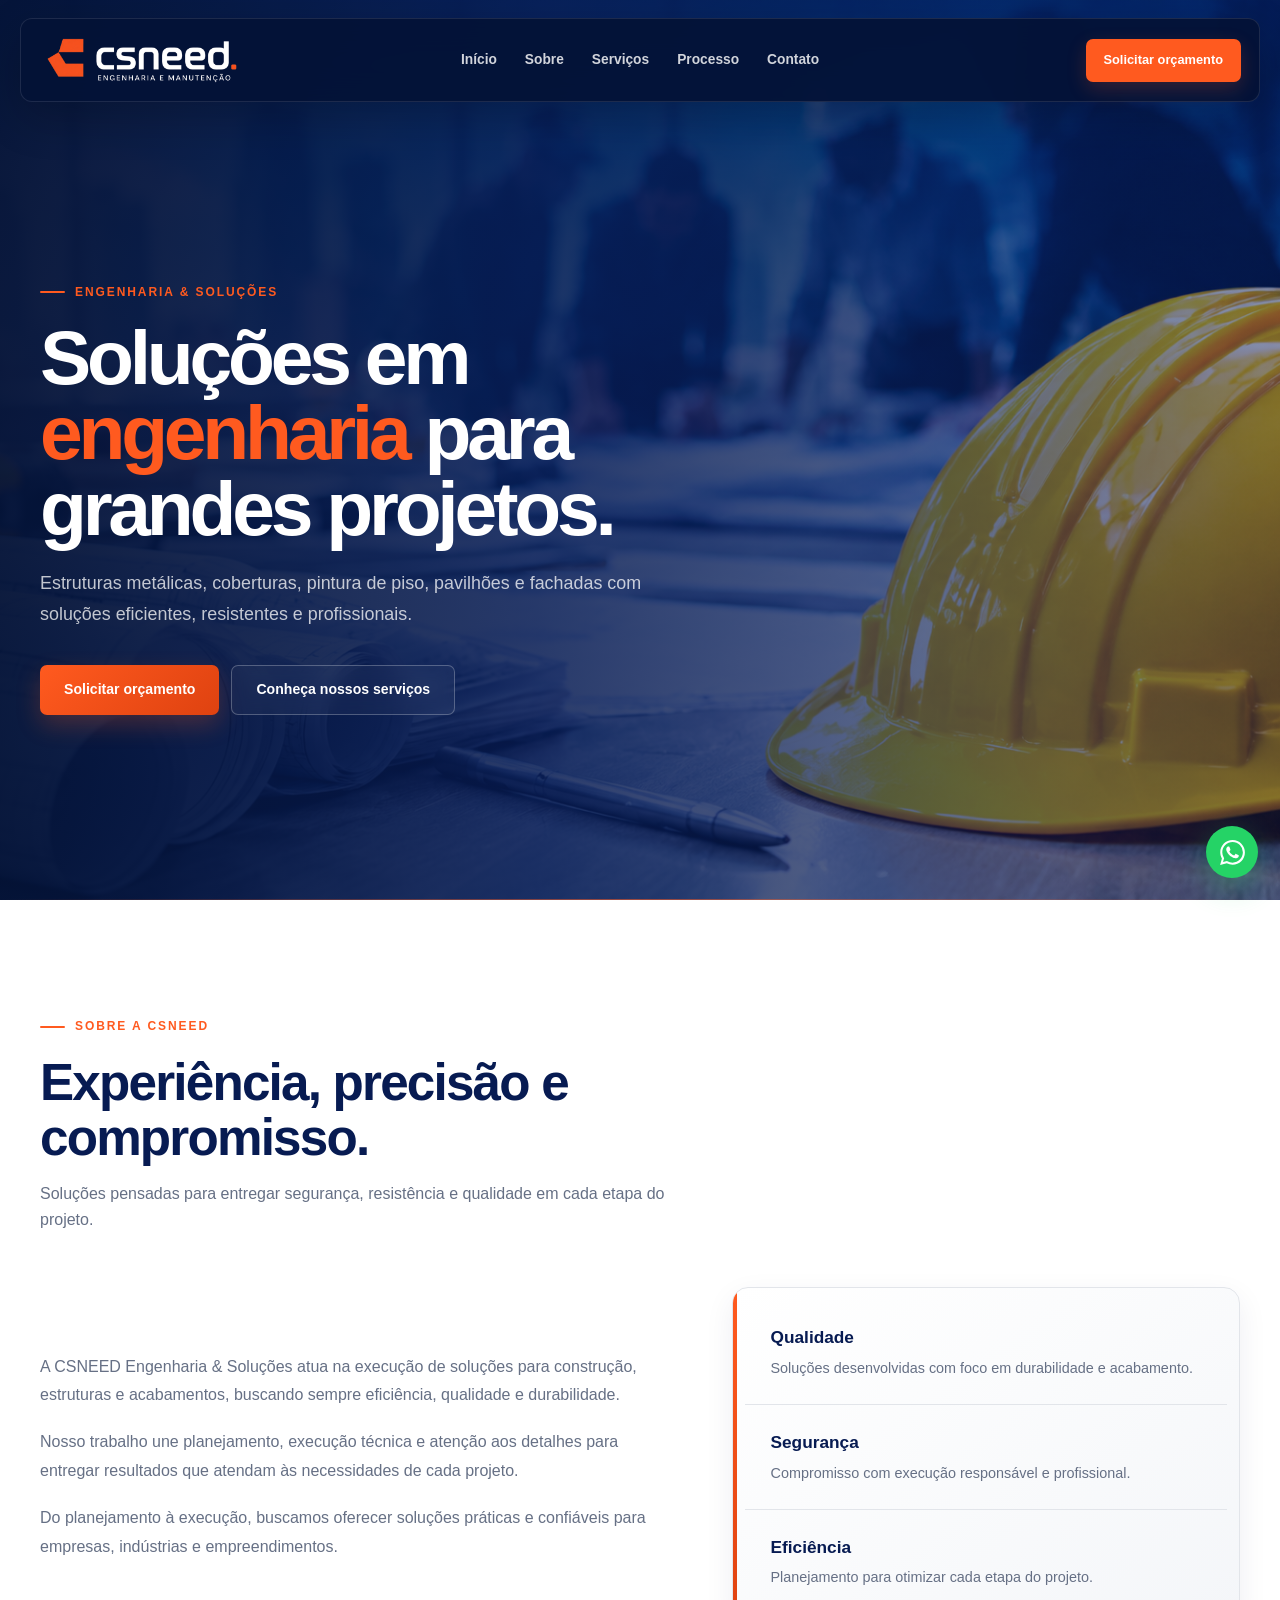
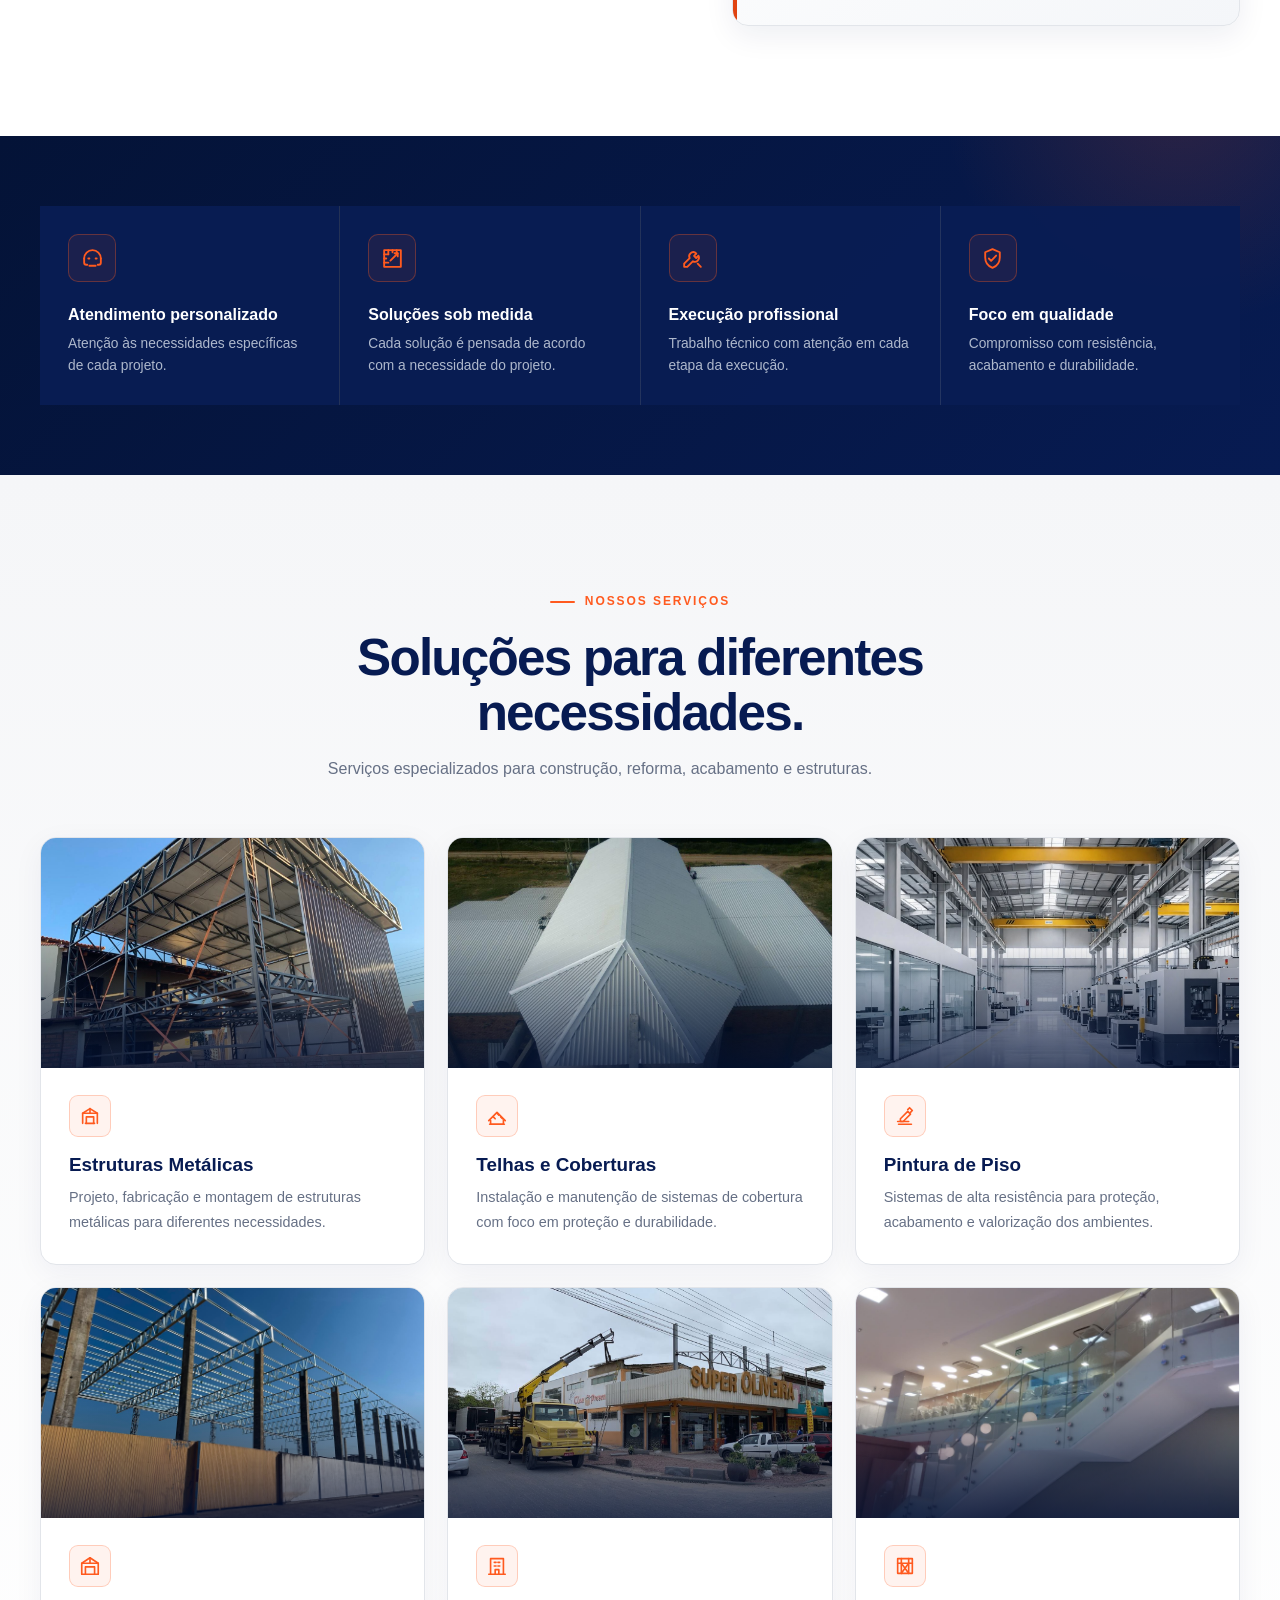
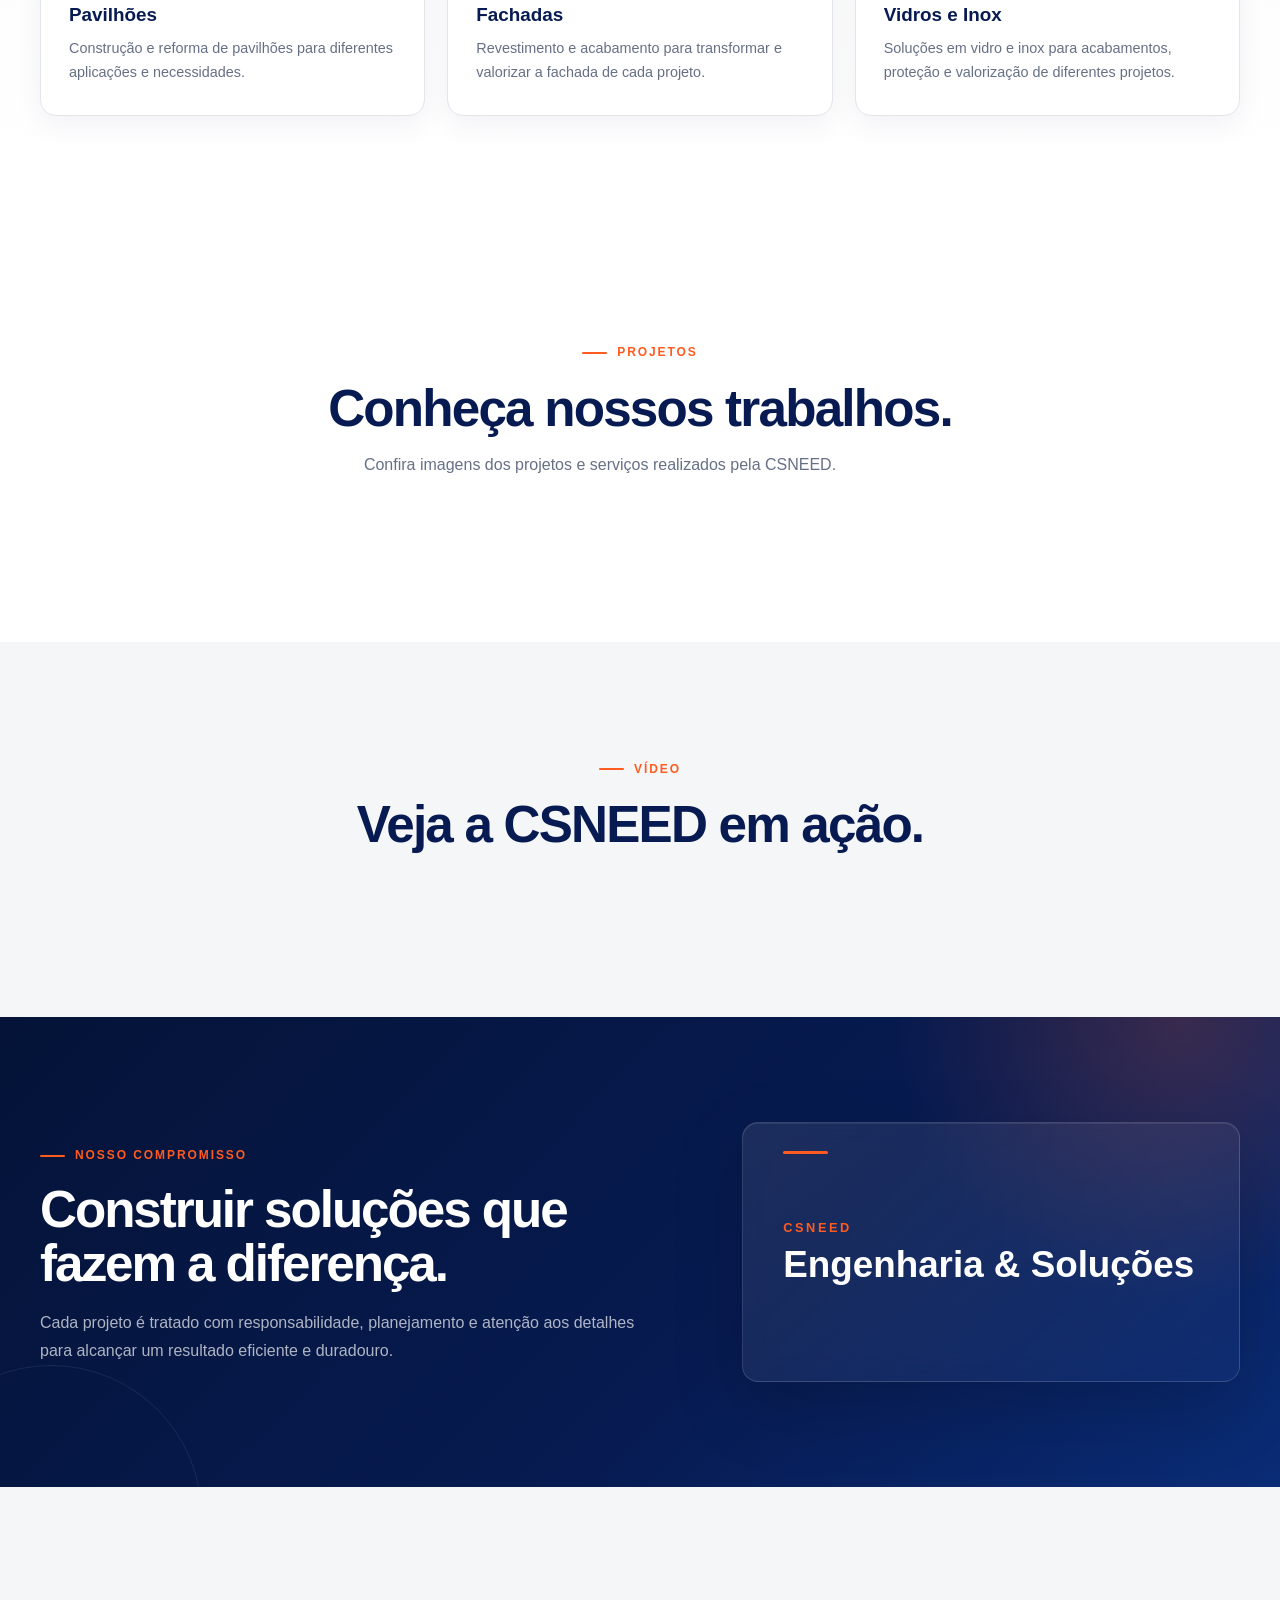
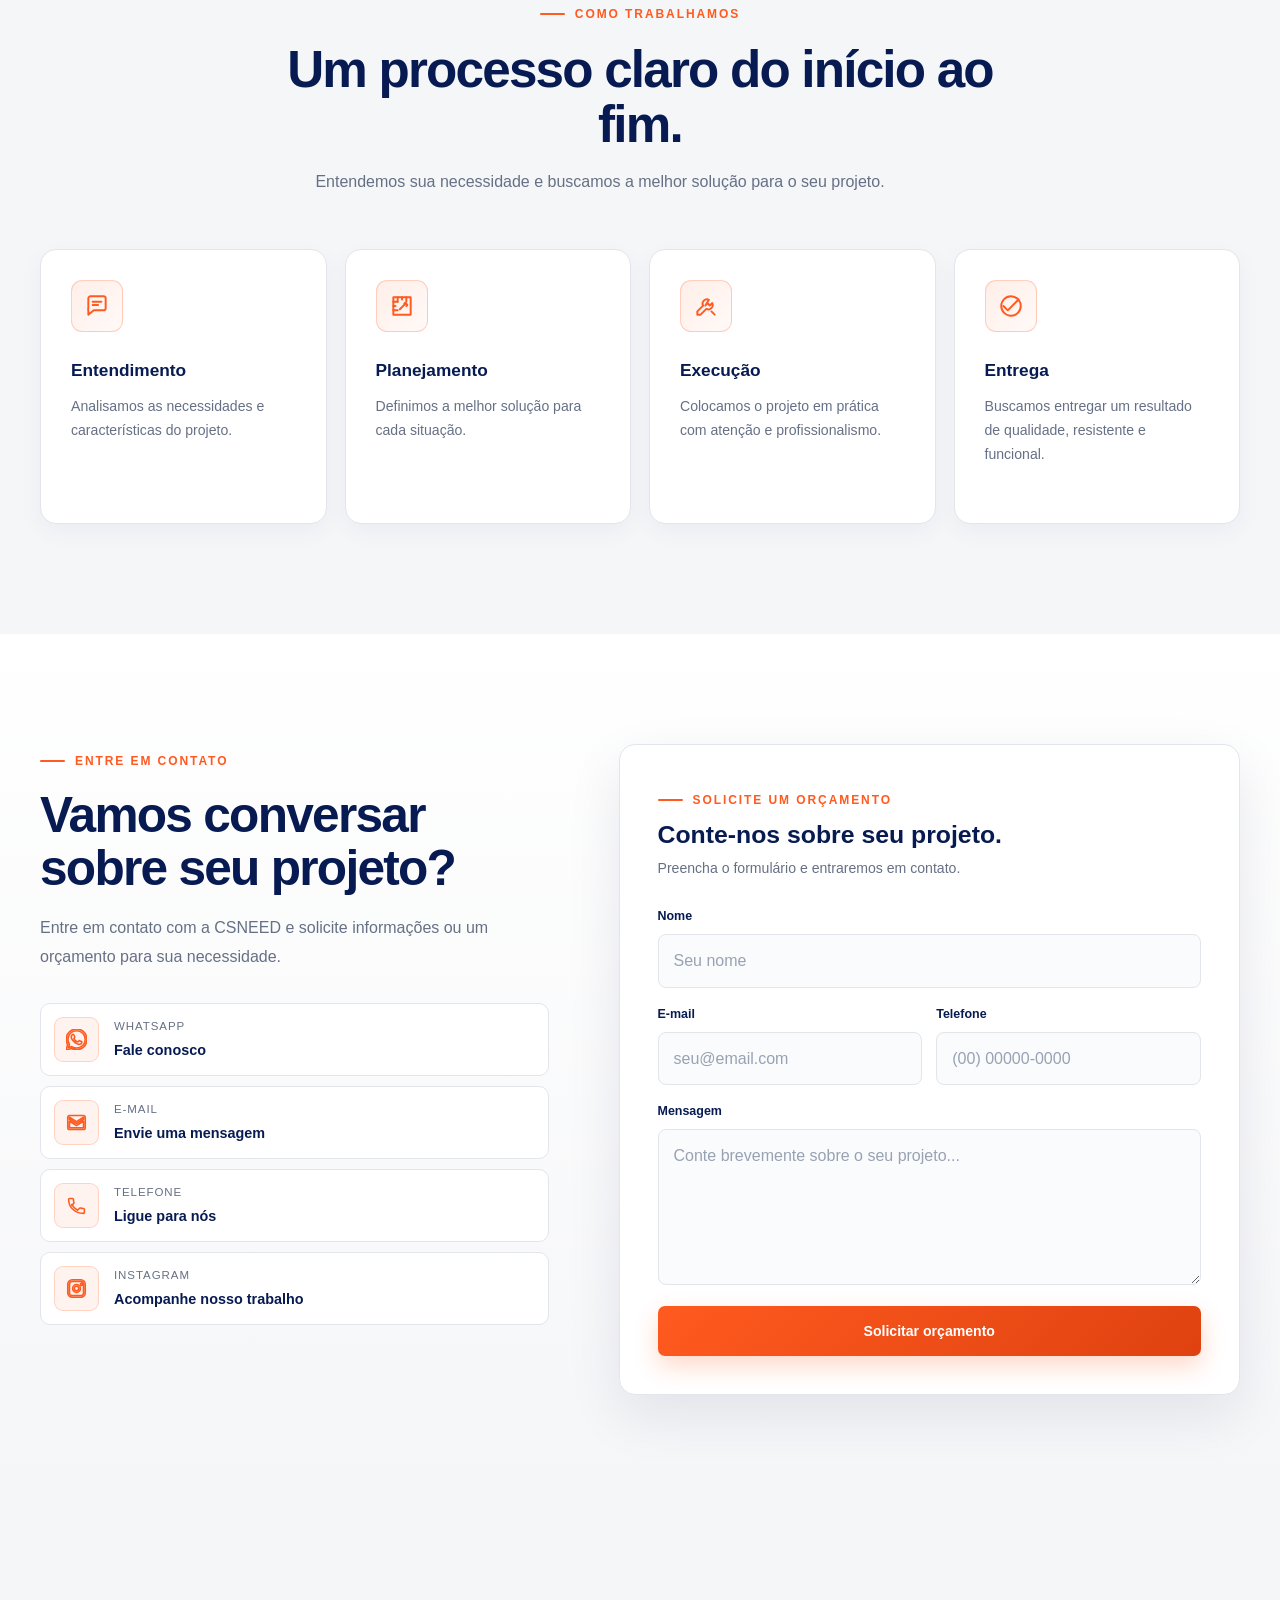
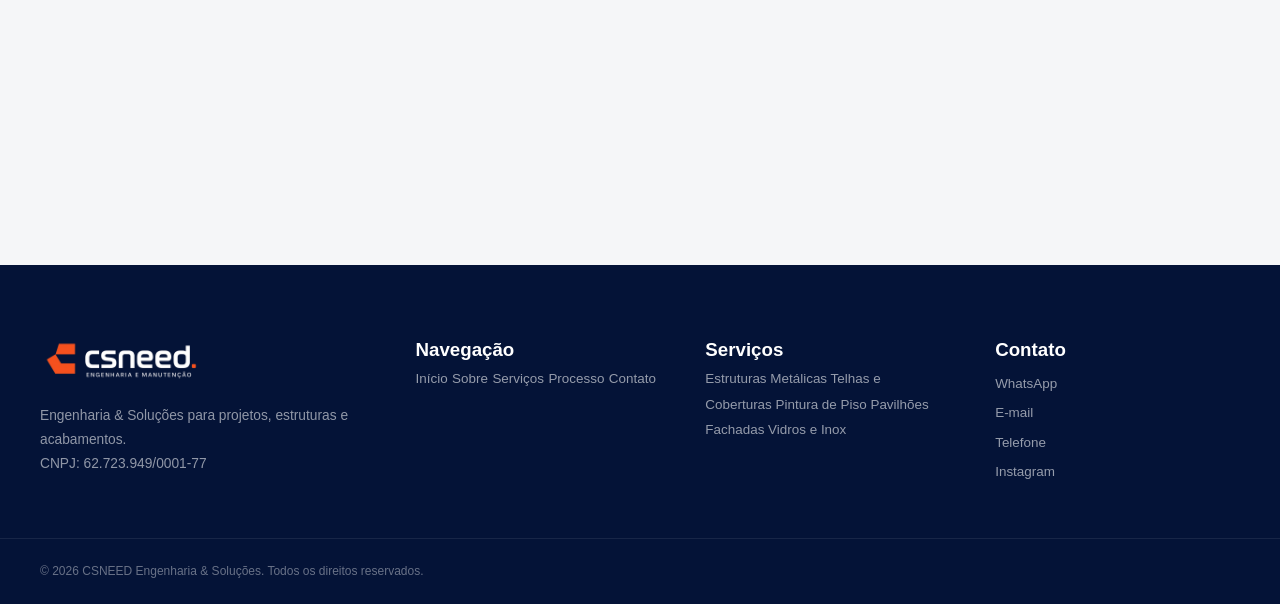
==== commit eb612358: "Update index.html" ====
--- a/index.html
+++ b/index.html
@@ -86,910 +86,440 @@
 
     <header class="header">
 
-    <div class="header-container">
-
-        <!-- LOGO -->
-        <a
-            href="#inicio"
-            class="brand"
-            aria-label="CS NEED Engenharia & Soluções"
-        >
-
-            <img
-                src="assets/logo.png"
-                alt="CS NEED"
+        <div class="header-container">
+
+            <!-- LOGO -->
+
+            <a
+                href="#inicio"
+                class="brand"
+                aria-label="CS NEED Engenharia & Soluções"
             >
 
-        </a>
-
-
-        <!-- MENU CENTRAL -->
-        <nav
-            class="nav"
-            id="mainNav"
-            aria-label="Navegação principal"
-        >
-
-            <a href="#inicio">Início</a>
-            <a href="#sobre">Sobre</a>
-            <a href="#servicos">Serviços</a>
-            <a href="#processo">Processo</a>
-            <a href="#contato">Contato</a>
-
-        </nav>
-
-
-        <!-- CTA -->
-        <a
-            href="#contato"
-            class="btn btn-header"
-        >
-            Solicitar orçamento
-        </a>
-
-
-        <!-- MENU MOBILE -->
-        <button
-            class="menu-toggle"
-            id="menuToggle"
-            type="button"
-            aria-label="Abrir menu"
-            aria-expanded="false"
-            aria-controls="mainNav"
-        >
-
-            <span></span>
-            <span></span>
-            <span></span>
-
-        </button>
-
-    </div>
-
-</header>
-
-        <!-- ==================================================
-             04. HERO
-             ================================================== -->
-
-        <section
-            class="hero"
-            id="inicio"
-        >
-
-            <div class="container hero-container">
-
-                <div class="hero-content">
-
-                    <span class="eyebrow">
-                        Engenharia & Soluções
-                    </span>
-
-                    <h1>
-                        Soluções em
-                        <strong>engenharia</strong>
-                        para grandes projetos.
-                    </h1>
+                <img
+                    src="assets/logo.png"
+                    alt="CS NEED"
+                >
+
+            </a>
+
+
+            <!-- MENU CENTRAL -->
+
+            <nav
+                class="nav"
+                id="mainNav"
+                aria-label="Navegação principal"
+            >
+
+                <a href="#inicio">Início</a>
+                <a href="#sobre">Sobre</a>
+                <a href="#servicos">Serviços</a>
+                <a href="#processo">Processo</a>
+                <a href="#contato">Contato</a>
+
+            </nav>
+
+
+            <!-- CTA -->
+
+            <a
+                href="#contato"
+                class="btn btn-header"
+            >
+                Solicitar orçamento
+            </a>
+
+
+            <!-- MENU MOBILE -->
+
+            <button
+                class="menu-toggle"
+                id="menuToggle"
+                type="button"
+                aria-label="Abrir menu"
+                aria-expanded="false"
+                aria-controls="mainNav"
+            >
+
+                <span></span>
+                <span></span>
+                <span></span>
+
+            </button>
+
+        </div>
+
+    </header>
+
+
+    <!-- ==================================================
+         04. HERO
+         ================================================== -->
+
+    <section
+        class="hero"
+        id="inicio"
+    >
+
+        <div class="container hero-container">
+
+            <div class="hero-content">
+
+                <span class="eyebrow">
+                    Engenharia & Soluções
+                </span>
+
+                <h1>
+                    Soluções em
+                    <strong>engenharia</strong>
+                    para grandes projetos.
+                </h1>
+
+                <p>
+                    Estruturas metálicas, coberturas, pintura de piso,
+                    pavilhões e fachadas com soluções eficientes,
+                    resistentes e profissionais.
+                </p>
+
+                <div class="hero-actions">
+
+                    <a
+                        href="#contato"
+                        class="btn btn-primary"
+                    >
+                        Solicitar orçamento
+                    </a>
+
+                    <a
+                        href="#servicos"
+                        class="btn btn-outline"
+                    >
+                        Conheça nossos serviços
+                    </a>
+
+                </div>
+
+            </div>
+
+        </div>
+
+    </section>
+
+
+    <!-- ==================================================
+         05. SOBRE
+         ================================================== -->
+
+    <section
+        class="section section-light"
+        id="sobre"
+    >
+
+        <div class="container">
+
+            <div class="section-heading">
+
+                <span class="eyebrow">
+                    Sobre a CSNEED
+                </span>
+
+                <h2>
+                    Experiência, precisão e compromisso.
+                </h2>
+
+                <p>
+                    Soluções pensadas para entregar segurança,
+                    resistência e qualidade em cada etapa do projeto.
+                </p>
+
+            </div>
+
+
+            <div class="about-grid">
+
+                <div class="about-content">
 
                     <p>
-                        Estruturas metálicas, coberturas, pintura de piso,
-                        pavilhões e fachadas com soluções eficientes,
-                        resistentes e profissionais.
+                        A CSNEED Engenharia & Soluções atua na execução
+                        de soluções para construção, estruturas e
+                        acabamentos, buscando sempre eficiência,
+                        qualidade e durabilidade.
                     </p>
 
-                    <div class="hero-actions">
-
-                        <a
-                            href="#contato"
-                            class="btn btn-primary"
-                        >
-                            Solicitar orçamento
-                        </a>
-
-                        <a
-                            href="#servicos"
-                            class="btn btn-outline"
-                        >
-                            Conheça nossos serviços
-                        </a>
-
-                    </div>
+                    <p>
+                        Nosso trabalho une planejamento, execução
+                        técnica e atenção aos detalhes para entregar
+                        resultados que atendam às necessidades de cada
+                        projeto.
+                    </p>
+
+                    <p>
+                        Do planejamento à execução, buscamos oferecer
+                        soluções práticas e confiáveis para empresas,
+                        indústrias e empreendimentos.
+                    </p>
 
                 </div>
 
-            </div>
-
-        </section>
-
-
-        <!-- ==================================================
-             05. SOBRE
-             ================================================== -->
-
-        <section
-            class="section section-light"
-            id="sobre"
-        >
-
-            <div class="container">
-
-                <div class="section-heading">
-
-                    <span class="eyebrow">
-                        Sobre a CSNEED
-                    </span>
-
-                    <h2>
-                        Experiência, precisão e compromisso.
-                    </h2>
-
-                    <p>
-                        Soluções pensadas para entregar segurança,
-                        resistência e qualidade em cada etapa do projeto.
-                    </p>
+
+                <div class="about-highlight">
+
+                    <div class="highlight-item">
+
+                        <strong>Qualidade</strong>
+
+                        <span>
+                            Soluções desenvolvidas com foco em
+                            durabilidade e acabamento.
+                        </span>
+
+                    </div>
+
+
+                    <div class="highlight-item">
+
+                        <strong>Segurança</strong>
+
+                        <span>
+                            Compromisso com execução responsável
+                            e profissional.
+                        </span>
+
+                    </div>
+
+
+                    <div class="highlight-item">
+
+                        <strong>Eficiência</strong>
+
+                        <span>
+                            Planejamento para otimizar cada etapa
+                            do projeto.
+                        </span>
+
+                    </div>
 
                 </div>
 
-
-                <div class="about-grid">
-
-                    <div class="about-content">
-
-                        <p>
-                            A CSNEED Engenharia & Soluções atua na execução
-                            de soluções para construção, estruturas e
-                            acabamentos, buscando sempre eficiência,
-                            qualidade e durabilidade.
-                        </p>
-
-                        <p>
-                            Nosso trabalho une planejamento, execução
-                            técnica e atenção aos detalhes para entregar
-                            resultados que atendam às necessidades de cada
-                            projeto.
-                        </p>
-
-                        <p>
-                            Do planejamento à execução, buscamos oferecer
-                            soluções práticas e confiáveis para empresas,
-                            indústrias e empreendimentos.
-                        </p>
-
-                    </div>
-
-
-                    <div class="about-highlight">
-
-                        <div class="highlight-item">
-
-                            <strong>Qualidade</strong>
-
-                            <span>
-                                Soluções desenvolvidas com foco em
-                                durabilidade e acabamento.
-                            </span>
-
-                        </div>
-
-
-                        <div class="highlight-item">
-
-                            <strong>Segurança</strong>
-
-                            <span>
-                                Compromisso com execução responsável
-                                e profissional.
-                            </span>
-
-                        </div>
-
-
-                        <div class="highlight-item">
-
-                            <strong>Eficiência</strong>
-
-                            <span>
-                                Planejamento para otimizar cada etapa
-                                do projeto.
-                            </span>
-
-                        </div>
-
-                    </div>
+            </div>
+
+        </div>
+
+    </section>
+
+
+    <!-- ==================================================
+         06. DIFERENCIAIS — SVG
+         ================================================== -->
+
+    <section class="numbers">
+
+        <div class="container numbers-grid">
+
+
+            <!-- ATENDIMENTO -->
+
+            <div class="number-item">
+
+                <div class="number-icon">
+
+                    <svg
+                        viewBox="0 0 24 24"
+                        aria-hidden="true"
+                    >
+
+                        <path d="M4 12a8 8 0 0 1 16 0"></path>
+
+                        <path d="M4 12v4a2 2 0 0 0 2 2h1"></path>
+
+                        <path d="M20 12v4a2 2 0 0 1-2 2h-1"></path>
+
+                        <path d="M9 19h6"></path>
+
+                        <path d="M8 12h1"></path>
+
+                        <path d="M15 12h1"></path>
+
+                    </svg>
 
                 </div>
 
-            </div>
-
-        </section>
-
-
-        <!-- ==================================================
-             06. DIFERENCIAIS — SVG
-             ================================================== -->
-
-        <section class="numbers">
-
-            <div class="container numbers-grid">
-
-
-                <!-- ATENDIMENTO -->
-
-                <div class="number-item">
-
-                    <div class="number-icon">
-
-                        <svg
-                            viewBox="0 0 24 24"
-                            aria-hidden="true"
-                        >
-
-                            <path d="M4 12a8 8 0 0 1 16 0"></path>
-
-                            <path d="M4 12v4a2 2 0 0 0 2 2h1"></path>
-
-                            <path d="M20 12v4a2 2 0 0 1-2 2h-1"></path>
-
-                            <path d="M9 19h6"></path>
-
-                            <path d="M8 12h1"></path>
-
-                            <path d="M15 12h1"></path>
-
-                        </svg>
-
-                    </div>
-
-                    <strong>
-                        Atendimento personalizado
-                    </strong>
-
-                    <span>
-                        Atenção às necessidades específicas
-                        de cada projeto.
-                    </span>
+                <strong>
+                    Atendimento personalizado
+                </strong>
+
+                <span>
+                    Atenção às necessidades específicas
+                    de cada projeto.
+                </span>
+
+            </div>
+
+
+            <!-- SOB MEDIDA -->
+
+            <div class="number-item">
+
+                <div class="number-icon">
+
+                    <svg
+                        viewBox="0 0 24 24"
+                        aria-hidden="true"
+                    >
+
+                        <path d="M4 4h16v16H4z"></path>
+
+                        <path d="M8 4v4"></path>
+
+                        <path d="M12 4v2"></path>
+
+                        <path d="M16 4v4"></path>
+
+                        <path d="M4 8h4"></path>
+
+                        <path d="M4 12h2"></path>
+
+                        <path d="M4 16h4"></path>
+
+                        <path d="M10 14l7-7"></path>
+
+                        <path d="M14 7h3v3"></path>
+
+                    </svg>
 
                 </div>
 
-
-                <!-- SOB MEDIDA -->
-
-                <div class="number-item">
-
-                    <div class="number-icon">
-
-                        <svg
-                            viewBox="0 0 24 24"
-                            aria-hidden="true"
-                        >
-
-                            <path d="M4 4h16v16H4z"></path>
-
-                            <path d="M8 4v4"></path>
-
-                            <path d="M12 4v2"></path>
-
-                            <path d="M16 4v4"></path>
-
-                            <path d="M4 8h4"></path>
-
-                            <path d="M4 12h2"></path>
-
-                            <path d="M4 16h4"></path>
-
-                            <path d="M10 14l7-7"></path>
-
-                            <path d="M14 7h3v3"></path>
-
-                        </svg>
-
-                    </div>
-
-                    <strong>
-                        Soluções sob medida
-                    </strong>
-
-                    <span>
-                        Cada solução é pensada de acordo
-                        com a necessidade do projeto.
-                    </span>
+                <strong>
+                    Soluções sob medida
+                </strong>
+
+                <span>
+                    Cada solução é pensada de acordo
+                    com a necessidade do projeto.
+                </span>
+
+            </div>
+
+
+            <!-- EXECUÇÃO -->
+
+            <div class="number-item">
+
+                <div class="number-icon">
+
+                    <svg
+                        viewBox="0 0 24 24"
+                        aria-hidden="true"
+                    >
+
+                        <path d="M14.7 6.3a4 4 0 0 0-5.4 5.4L4 17v3h3l5.3-5.3a4 4 0 0 0 5.4-5.4l-2.2 2.2-2-2 2.2-2.2Z"></path>
+
+                        <path d="M17 17l3 3"></path>
+
+                    </svg>
 
                 </div>
 
-
-                <!-- EXECUÇÃO -->
-
-                <div class="number-item">
-
-                    <div class="number-icon">
-
-                        <svg
-                            viewBox="0 0 24 24"
-                            aria-hidden="true"
-                        >
-
-                            <path d="M14.7 6.3a4 4 0 0 0-5.4 5.4L4 17v3h3l5.3-5.3a4 4 0 0 0 5.4-5.4l-2.2 2.2-2-2 2.2-2.2Z"></path>
-
-                            <path d="M17 17l3 3"></path>
-
-                        </svg>
-
-                    </div>
-
-                    <strong>
-                        Execução profissional
-                    </strong>
-
-                    <span>
-                        Trabalho técnico com atenção
-                        em cada etapa da execução.
-                    </span>
+                <strong>
+                    Execução profissional
+                </strong>
+
+                <span>
+                    Trabalho técnico com atenção
+                    em cada etapa da execução.
+                </span>
+
+            </div>
+
+
+            <!-- QUALIDADE -->
+
+            <div class="number-item">
+
+                <div class="number-icon">
+
+                    <svg
+                        viewBox="0 0 24 24"
+                        aria-hidden="true"
+                    >
+
+                        <path d="M12 3l7 3v5c0 4.5-2.8 8.3-7 10-4.2-1.7-7-5.5-7-10V6l7-3Z"></path>
+
+                        <path d="m8.5 12 2.2 2.2 4.8-5"></path>
+
+                    </svg>
 
                 </div>
 
-
-                <!-- QUALIDADE -->
-
-                <div class="number-item">
-
-                    <div class="number-icon">
-
-                        <svg
-                            viewBox="0 0 24 24"
-                            aria-hidden="true"
-                        >
-
-                            <path d="M12 3l7 3v5c0 4.5-2.8 8.3-7 10-4.2-1.7-7-5.5-7-10V6l7-3Z"></path>
-
-                            <path d="m8.5 12 2.2 2.2 4.8-5"></path>
-
-                        </svg>
-
-                    </div>
-
-                    <strong>
-                        Foco em qualidade
-                    </strong>
-
-                    <span>
-                        Compromisso com resistência,
-                        acabamento e durabilidade.
-                    </span>
-
-                </div>
-
-            </div>
-
-        </section>
-
-
-        <!-- ==================================================
-             07. SERVIÇOS
-             ================================================== -->
-
-        <section
-            class="section services-section"
-            id="servicos"
-        >
-
-            <div class="container">
-
-                <div class="section-heading section-heading-center">
-
-                    <span class="eyebrow">
-                        Nossos serviços
-                    </span>
-
-                    <h2>
-                        Soluções para diferentes necessidades.
-                    </h2>
-
-                    <p>
-                        Serviços especializados para construção,
-                        reforma, acabamento e estruturas.
-                    </p>
-
-                </div>
-
-
-                <div class="services-grid">
-
-
-                    <!-- ==================================================
-                         SERVIÇO 01 — ESTRUTURAS
-                         ================================================== -->
-
-                    <article class="service-card">
-
-                        <div class="service-image">
-
-                            <img
-                                src="assets/images/servico-estruturas.jpg"
-                                alt="Estruturas metálicas"
-                                loading="lazy"
-                            >
-
-                        </div>
-
-                        <div class="service-content">
-
-                            <span
-                                class="service-number"
-                                aria-hidden="true"
-                            >
-
-                                <svg
-                                    viewBox="0 0 24 24"
-                                >
-
-                                    <path d="M4 20V9l8-5 8 5v11"></path>
-
-                                    <path d="M8 20v-7h8v7"></path>
-
-                                    <path d="M4 9h16"></path>
-
-                                    <path d="M12 4v5"></path>
-
-                                    <path d="M7 20h10"></path>
-
-                                </svg>
-
-                            </span>
-
-                            <h3>
-                                Estruturas Metálicas
-                            </h3>
-
-                            <p>
-                                Projeto, fabricação e montagem de
-                                estruturas metálicas para diferentes
-                                necessidades.
-                            </p>
-
-                        </div>
-
-                    </article>
-
-
-                    <!-- ==================================================
-                         SERVIÇO 02 — COBERTURAS
-                         ================================================== -->
-
-                    <article class="service-card">
-
-                        <div class="service-image">
-
-                            <img
-                                src="assets/images/servico-coberturas.jpg"
-                                alt="Telhas e coberturas"
-                                loading="lazy"
-                            >
-
-                        </div>
-
-                        <div class="service-content">
-
-                            <span
-                                class="service-number"
-                                aria-hidden="true"
-                            >
-
-                                <svg
-                                    viewBox="0 0 24 24"
-                                >
-
-                                    <path d="M3 17l9-9 9 9"></path>
-
-                                    <path d="M5 17v4h14v-4"></path>
-
-                                    <path d="M8 13l2 2"></path>
-
-                                    <path d="M12 9l2 2"></path>
-
-                                    <path d="M16 13l2 2"></path>
-
-                                    <path d="M4 21h16"></path>
-
-                                </svg>
-
-                            </span>
-
-                            <h3>
-                                Telhas e Coberturas
-                            </h3>
-
-                            <p>
-                                Instalação e manutenção de sistemas
-                                de cobertura com foco em proteção
-                                e durabilidade.
-                            </p>
-
-                        </div>
-
-                    </article>
-
-
-                    <!-- ==================================================
-                         SERVIÇO 03 — PINTURA
-                         ================================================== -->
-
-                    <article class="service-card">
-
-                        <div class="service-image">
-
-                            <img
-                                src="assets/images/servico-pintura.jpg"
-                                alt="Pintura de piso"
-                                loading="lazy"
-                            >
-
-                        </div>
-
-                        <div class="service-content">
-
-                            <span
-                                class="service-number"
-                                aria-hidden="true"
-                            >
-
-                                <svg
-                                    viewBox="0 0 24 24"
-                                >
-
-                                    <path d="M4 18h12"></path>
-
-                                    <path d="M7 15l8-8 3 3-8 8H7v-3Z"></path>
-
-                                    <path d="M15 5l2-2 3 3-2 2"></path>
-
-                                    <path d="M5 21h14"></path>
-
-                                </svg>
-
-                            </span>
-
-                            <h3>
-                                Pintura de Piso
-                            </h3>
-
-                            <p>
-                                Sistemas de alta resistência para
-                                proteção, acabamento e valorização
-                                dos ambientes.
-                            </p>
-
-                        </div>
-
-                    </article>
-
-
-                    <!-- ==================================================
-                         SERVIÇO 04 — PAVILHÕES
-                         ================================================== -->
-
-                    <article class="service-card">
-
-                        <div class="service-image">
-
-                            <img
-                                src="assets/images/servico-pavilhoes.jpg"
-                                alt="Pavilhões"
-                                loading="lazy"
-                            >
-
-                        </div>
-
-                        <div class="service-content">
-
-                            <span
-                                class="service-number"
-                                aria-hidden="true"
-                            >
-
-                                <svg
-                                    viewBox="0 0 24 24"
-                                >
-
-                                    <path d="M3 21V9l9-6 9 6v12"></path>
-
-                                    <path d="M3 9h18"></path>
-
-                                    <path d="M7 21V13h10v8"></path>
-
-                                    <path d="M12 3v6"></path>
-
-                                    <path d="M3 21h18"></path>
-
-                                </svg>
-
-                            </span>
-
-                            <h3>
-                                Pavilhões
-                            </h3>
-
-                            <p>
-                                Construção e reforma de pavilhões
-                                para diferentes aplicações e
-                                necessidades.
-                            </p>
-
-                        </div>
-
-                    </article>
-
-
-                    <!-- ==================================================
-                         SERVIÇO 05 — FACHADAS
-                         ================================================== -->
-
-                    <article class="service-card">
-
-                        <div class="service-image">
-
-                            <img
-                                src="assets/images/servico-fachadas.jpg"
-                                alt="Fachadas"
-                                loading="lazy"
-                            >
-
-                        </div>
-
-                        <div class="service-content">
-
-                            <span
-                                class="service-number"
-                                aria-hidden="true"
-                            >
-
-                                <svg
-                                    viewBox="0 0 24 24"
-                                >
-
-                                    <path d="M5 21V4h14v17"></path>
-
-                                    <path d="M9 8h2"></path>
-
-                                    <path d="M13 8h2"></path>
-
-                                    <path d="M9 12h2"></path>
-
-                                    <path d="M13 12h2"></path>
-
-                                    <path d="M10 21v-5h4v5"></path>
-
-                                    <path d="M3 21h18"></path>
-
-                                </svg>
-
-                            </span>
-
-                            <h3>
-                                Fachadas
-                            </h3>
-
-                            <p>
-                                Revestimento e acabamento para
-                                transformar e valorizar a fachada
-                                de cada projeto.
-                            </p>
-
-                        </div>
-
-                    </article>
-
-
-                    <!-- ==================================================
-                         SERVIÇO 06 — VIDROS E INOX
-                         ================================================== -->
-
-                    <article class="service-card">
-
-                        <div class="service-image">
-
-                            <img
-                                src="assets/images/servico-vidros-inox.jpg"
-                                alt="Vidros e Inox"
-                                loading="lazy"
-                            >
-
-                        </div>
-
-                        <div class="service-content">
-
-                            <span
-                                class="service-number"
-                                aria-hidden="true"
-                            >
-
-                                <svg
-                                    viewBox="0 0 24 24"
-                                >
-                                    <path d="M4 4h16v16H4z"></path>
-                                    <path d="M4 9h16"></path>
-                                    <path d="M8 4v16"></path>
-                                    <path d="M16 4v16"></path>
-                                    <path d="M8 9l8 11"></path>
-                                    <path d="M16 9 8 20"></path>
-                                </svg>
-
-                            </span>
-
-                            <h3>
-                                Vidros e Inox
-                            </h3>
-
-                            <p>
-                                Soluções em vidro e inox para acabamentos,
-                                proteção e valorização de diferentes projetos.
-                            </p>
-
-                        </div>
-
-                    </article>
-
-
-                </div>
-
-            </div>
-
-        </section>
-
-
-        <!-- ==================================================
-             08. GALERIA V8
-             ================================================== -->
-
-        <section
-            class="section section-light v8-media-section"
-        >
-
-            <div class="container">
-
-                <div class="section-heading section-heading-center">
-
-                    <span class="eyebrow">
-                        Projetos
-                    </span>
-
-                    <h2>
-                        Conheça nossos trabalhos.
-                    </h2>
-
-                    <p>
-                        Confira imagens dos projetos e serviços
-                        realizados pela CSNEED.
-                    </p>
-
-                </div>
-
-
-                <div
-                    class="v8-gallery"
-                    data-v8-gallery
-                ></div>
-
-            </div>
-
-        </section>
-
-
-        <!-- ==================================================
-             09. VÍDEO V8
-             ================================================== -->
-
-        <section class="section v8-video-section">
-
-            <div class="container">
-
-                <div class="section-heading section-heading-center">
-
-                    <span class="eyebrow">
-                        Vídeo
-                    </span>
-
-                    <h2>
-                        Veja a CSNEED em ação.
-                    </h2>
-
-                </div>
-
-
-                <video
-                    class="v8-video"
-                    data-v8-video
-                    controls
-                    preload="metadata"
-                    hidden
-                ></video>
-
-            </div>
-
-        </section>
-
-
-        <!-- ==================================================
-             10. IMPACTO
-             ================================================== -->
-
-        <section class="impact">
-
-            <div class="container impact-container">
-
-                <div class="impact-content">
-
-                    <span class="eyebrow">
-                        Nosso compromisso
-                    </span>
-
-                    <h2>
-                        Construir soluções que fazem a diferença.
-                    </h2>
-
-                    <p>
-                        Cada projeto é tratado com responsabilidade,
-                        planejamento e atenção aos detalhes para
-                        alcançar um resultado eficiente e duradouro.
-                    </p>
-
-                </div>
-
-
-                <div class="impact-box">
-
-                    <span>
-                        CSNEED
-                    </span>
-
-                    <strong>
-                        Engenharia & Soluções
-                    </strong>
-
-                </div>
-
-            </div>
-
-        </section>
-
-
-        <!-- ==================================================
-             11. PROCESSO — SVG
-             ================================================== -->
-
-        <section
-            class="section section-light"
-            id="processo"
-        >
-
-            <div class="container">
-
-                <div class="section-heading section-heading-center">
-
-                    <span class="eyebrow">
-                        Como trabalhamos
-                    </span>
-
-                    <h2>
-                        Um processo claro do início ao fim.
-                    </h2>
-
-                    <p>
-                        Entendemos sua necessidade e buscamos a
-                        melhor solução para o seu projeto.
-                    </p>
-
-                </div>
-
-
-                <div class="process-grid">
-
-
-                    <!-- ENTENDIMENTO -->
-
-                    <div class="process-item">
-
-                        <div
-                            class="process-icon"
+                <strong>
+                    Foco em qualidade
+                </strong>
+
+                <span>
+                    Compromisso com resistência,
+                    acabamento e durabilidade.
+                </span>
+
+            </div>
+
+        </div>
+
+    </section>
+
+
+    <!-- ==================================================
+         07. SERVIÇOS
+         ================================================== -->
+
+    <section
+        class="section services-section"
+        id="servicos"
+    >
+
+        <div class="container">
+
+            <div class="section-heading section-heading-center">
+
+                <span class="eyebrow">
+                    Nossos serviços
+                </span>
+
+                <h2>
+                    Soluções para diferentes necessidades.
+                </h2>
+
+                <p>
+                    Serviços especializados para construção,
+                    reforma, acabamento e estruturas.
+                </p>
+
+            </div>
+
+
+            <div class="services-grid">
+
+
+                <!-- ==================================================
+                     SERVIÇO 01 — ESTRUTURAS
+                     ================================================== -->
+
+                <article class="service-card">
+
+                    <div class="service-image">
+
+                        <img
+                            src="assets/images/servico-estruturas.jpg"
+                            alt="Estruturas metálicas"
+                            loading="lazy"
+                        >
+
+                    </div>
+
+                    <div class="service-content">
+
+                        <span
+                            class="service-number"
                             aria-hidden="true"
                         >
 
@@ -997,34 +527,55 @@
                                 viewBox="0 0 24 24"
                             >
 
-                                <path d="M4 5a2 2 0 0 1 2-2h12a2 2 0 0 1 2 2v9a2 2 0 0 1-2 2H9l-5 4v-4a2 2 0 0 1 0-2V5Z"></path>
-
-                                <path d="M8 8h8"></path>
-
-                                <path d="M8 11h5"></path>
+                                <path d="M4 20V9l8-5 8 5v11"></path>
+
+                                <path d="M8 20v-7h8v7"></path>
+
+                                <path d="M4 9h16"></path>
+
+                                <path d="M12 4v5"></path>
+
+                                <path d="M7 20h10"></path>
 
                             </svg>
 
-                        </div>
+                        </span>
 
                         <h3>
-                            Entendimento
+                            Estruturas Metálicas
                         </h3>
 
                         <p>
-                            Analisamos as necessidades e características
-                            do projeto.
+                            Projeto, fabricação e montagem de
+                            estruturas metálicas para diferentes
+                            necessidades.
                         </p>
 
                     </div>
 
-
-                    <!-- PLANEJAMENTO -->
-
-                    <div class="process-item">
-
-                        <div
-                            class="process-icon"
+                </article>
+
+
+                <!-- ==================================================
+                     SERVIÇO 02 — COBERTURAS
+                     ================================================== -->
+
+                <article class="service-card">
+
+                    <div class="service-image">
+
+                        <img
+                            src="assets/images/servico-coberturas.jpg"
+                            alt="Telhas e coberturas"
+                            loading="lazy"
+                        >
+
+                    </div>
+
+                    <div class="service-content">
+
+                        <span
+                            class="service-number"
                             aria-hidden="true"
                         >
 
@@ -1032,46 +583,57 @@
                                 viewBox="0 0 24 24"
                             >
 
-                                <path d="M4 4h16v16H4z"></path>
-
-                                <path d="M8 4v4"></path>
-
-                                <path d="M12 4v2"></path>
-
-                                <path d="M16 4v4"></path>
-
-                                <path d="M4 8h4"></path>
-
-                                <path d="M4 12h2"></path>
-
-                                <path d="M4 16h4"></path>
-
-                                <path d="m10 15 5-5"></path>
-
-                                <path d="m14 10 1-1 2 2-1 1"></path>
+                                <path d="M3 17l9-9 9 9"></path>
+
+                                <path d="M5 17v4h14v-4"></path>
+
+                                <path d="M8 13l2 2"></path>
+
+                                <path d="M12 9l2 2"></path>
+
+                                <path d="M16 13l2 2"></path>
+
+                                <path d="M4 21h16"></path>
 
                             </svg>
 
-                        </div>
+                        </span>
 
                         <h3>
-                            Planejamento
+                            Telhas e Coberturas
                         </h3>
 
                         <p>
-                            Definimos a melhor solução para cada
-                            situação.
+                            Instalação e manutenção de sistemas
+                            de cobertura com foco em proteção
+                            e durabilidade.
                         </p>
 
                     </div>
 
-
-                    <!-- EXECUÇÃO -->
-
-                    <div class="process-item">
-
-                        <div
-                            class="process-icon"
+                </article>
+
+
+                <!-- ==================================================
+                     SERVIÇO 03 — PINTURA
+                     ================================================== -->
+
+                <article class="service-card">
+
+                    <div class="service-image">
+
+                        <img
+                            src="assets/images/servico-pintura.jpg"
+                            alt="Pintura de piso"
+                            loading="lazy"
+                        >
+
+                    </div>
+
+                    <div class="service-content">
+
+                        <span
+                            class="service-number"
                             aria-hidden="true"
                         >
 
@@ -1079,32 +641,53 @@
                                 viewBox="0 0 24 24"
                             >
 
-                                <path d="M14.7 6.3a4 4 0 0 0-5.4 5.4L4 17v3h3l5.3-5.3a4 4 0 0 0 5.4-5.4l-2.2 2.2-2-2 2.2-2.2Z"></path>
-
-                                <path d="M17 17l3 3"></path>
+                                <path d="M4 18h12"></path>
+
+                                <path d="M7 15l8-8 3 3-8 8H7v-3Z"></path>
+
+                                <path d="M15 5l2-2 3 3-2 2"></path>
+
+                                <path d="M5 21h14"></path>
 
                             </svg>
 
-                        </div>
+                        </span>
 
                         <h3>
-                            Execução
+                            Pintura de Piso
                         </h3>
 
                         <p>
-                            Colocamos o projeto em prática com
-                            atenção e profissionalismo.
+                            Sistemas de alta resistência para
+                            proteção, acabamento e valorização
+                            dos ambientes.
                         </p>
 
                     </div>
 
-
-                    <!-- ENTREGA -->
-
-                    <div class="process-item">
-
-                        <div
-                            class="process-icon"
+                </article>
+
+
+                <!-- ==================================================
+                     SERVIÇO 04 — PAVILHÕES
+                     ================================================== -->
+
+                <article class="service-card">
+
+                    <div class="service-image">
+
+                        <img
+                            src="assets/images/servico-pavilhoes.jpg"
+                            alt="Pavilhões"
+                            loading="lazy"
+                        >
+
+                    </div>
+
+                    <div class="service-content">
+
+                        <span
+                            class="service-number"
                             aria-hidden="true"
                         >
 
@@ -1112,514 +695,941 @@
                                 viewBox="0 0 24 24"
                             >
 
-                                <path d="M5 12l4 4L19 6"></path>
-
-                                <circle
-                                    cx="12"
-                                    cy="12"
-                                    r="9"
-                                ></circle>
+                                <path d="M3 21V9l9-6 9 6v12"></path>
+
+                                <path d="M3 9h18"></path>
+
+                                <path d="M7 21V13h10v8"></path>
+
+                                <path d="M12 3v6"></path>
+
+                                <path d="M3 21h18"></path>
 
                             </svg>
 
+                        </span>
+
+                        <h3>
+                            Pavilhões
+                        </h3>
+
+                        <p>
+                            Construção e reforma de pavilhões
+                            para diferentes aplicações e
+                            necessidades.
+                        </p>
+
+                    </div>
+
+                </article>
+
+
+                <!-- ==================================================
+                     SERVIÇO 05 — FACHADAS
+                     ================================================== -->
+
+                <article class="service-card">
+
+                    <div class="service-image">
+
+                        <img
+                            src="assets/images/servico-fachadas.jpg"
+                            alt="Fachadas"
+                            loading="lazy"
+                        >
+
+                    </div>
+
+                    <div class="service-content">
+
+                        <span
+                            class="service-number"
+                            aria-hidden="true"
+                        >
+
+                            <svg
+                                viewBox="0 0 24 24"
+                            >
+
+                                <path d="M5 21V4h14v17"></path>
+
+                                <path d="M9 8h2"></path>
+
+                                <path d="M13 8h2"></path>
+
+                                <path d="M9 12h2"></path>
+
+                                <path d="M13 12h2"></path>
+
+                                <path d="M10 21v-5h4v5"></path>
+
+                                <path d="M3 21h18"></path>
+
+                            </svg>
+
+                        </span>
+
+                        <h3>
+                            Fachadas
+                        </h3>
+
+                        <p>
+                            Revestimento e acabamento para
+                            transformar e valorizar a fachada
+                            de cada projeto.
+                        </p>
+
+                    </div>
+
+                </article>
+
+
+                <!-- ==================================================
+                     SERVIÇO 06 — VIDROS E INOX
+                     ================================================== -->
+
+                <article class="service-card">
+
+                    <div class="service-image">
+
+                        <img
+                            src="assets/images/servico-vidros-inox.jpg"
+                            alt="Vidros e Inox"
+                            loading="lazy"
+                        >
+
+                    </div>
+
+                    <div class="service-content">
+
+                        <span
+                            class="service-number"
+                            aria-hidden="true"
+                        >
+
+                            <svg
+                                viewBox="0 0 24 24"
+                            >
+
+                                <path d="M4 4h16v16H4z"></path>
+
+                                <path d="M4 9h16"></path>
+
+                                <path d="M8 4v16"></path>
+
+                                <path d="M16 4v16"></path>
+
+                                <path d="M8 9l8 11"></path>
+
+                                <path d="M16 9 8 20"></path>
+
+                            </svg>
+
+                        </span>
+
+                        <h3>
+                            Vidros e Inox
+                        </h3>
+
+                        <p>
+                            Soluções em vidro e inox para acabamentos,
+                            proteção e valorização de diferentes projetos.
+                        </p>
+
+                    </div>
+
+                </article>
+
+
+            </div>
+
+        </div>
+
+    </section>
+
+
+    <!-- ==================================================
+         08. GALERIA V8
+         ================================================== -->
+
+    <section
+        class="section section-light v8-media-section"
+    >
+
+        <div class="container">
+
+            <div class="section-heading section-heading-center">
+
+                <span class="eyebrow">
+                    Projetos
+                </span>
+
+                <h2>
+                    Conheça nossos trabalhos.
+                </h2>
+
+                <p>
+                    Confira imagens dos projetos e serviços
+                    realizados pela CSNEED.
+                </p>
+
+            </div>
+
+
+            <div
+                class="v8-gallery"
+                data-v8-gallery
+            ></div>
+
+        </div>
+
+    </section>
+
+
+    <!-- ==================================================
+         09. VÍDEO V8
+         ================================================== -->
+
+    <section class="section v8-video-section">
+
+        <div class="container">
+
+            <div class="section-heading section-heading-center">
+
+                <span class="eyebrow">
+                    Vídeo
+                </span>
+
+                <h2>
+                    Veja a CSNEED em ação.
+                </h2>
+
+            </div>
+
+
+            <video
+                class="v8-video"
+                data-v8-video
+                controls
+                preload="metadata"
+                hidden
+            ></video>
+
+        </div>
+
+    </section>
+
+
+    <!-- ==================================================
+         10. IMPACTO
+         ================================================== -->
+
+    <section class="impact">
+
+        <div class="container impact-container">
+
+            <div class="impact-content">
+
+                <span class="eyebrow">
+                    Nosso compromisso
+                </span>
+
+                <h2>
+                    Construir soluções que fazem a diferença.
+                </h2>
+
+                <p>
+                    Cada projeto é tratado com responsabilidade,
+                    planejamento e atenção aos detalhes para
+                    alcançar um resultado eficiente e duradouro.
+                </p>
+
+            </div>
+
+
+            <div class="impact-box">
+
+                <span>
+                    CSNEED
+                </span>
+
+                <strong>
+                    Engenharia & Soluções
+                </strong>
+
+            </div>
+
+        </div>
+
+    </section>
+
+
+    <!-- ==================================================
+         11. PROCESSO — SVG
+         ================================================== -->
+
+    <section
+        class="section section-light"
+        id="processo"
+    >
+
+        <div class="container">
+
+            <div class="section-heading section-heading-center">
+
+                <span class="eyebrow">
+                    Como trabalhamos
+                </span>
+
+                <h2>
+                    Um processo claro do início ao fim.
+                </h2>
+
+                <p>
+                    Entendemos sua necessidade e buscamos a
+                    melhor solução para o seu projeto.
+                </p>
+
+            </div>
+
+
+            <div class="process-grid">
+
+
+                <!-- ENTENDIMENTO -->
+
+                <div class="process-item">
+
+                    <div
+                        class="process-icon"
+                        aria-hidden="true"
+                    >
+
+                        <svg
+                            viewBox="0 0 24 24"
+                        >
+
+                            <path d="M4 5a2 2 0 0 1 2-2h12a2 2 0 0 1 2 2v9a2 2 0 0 1-2 2H9l-5 4v-4a2 2 0 0 1 0-2V5Z"></path>
+
+                            <path d="M8 8h8"></path>
+
+                            <path d="M8 11h5"></path>
+
+                        </svg>
+
+                    </div>
+
+                    <h3>
+                        Entendimento
+                    </h3>
+
+                    <p>
+                        Analisamos as necessidades e características
+                        do projeto.
+                    </p>
+
+                </div>
+
+
+                <!-- PLANEJAMENTO -->
+
+                <div class="process-item">
+
+                    <div
+                        class="process-icon"
+                        aria-hidden="true"
+                    >
+
+                        <svg
+                            viewBox="0 0 24 24"
+                        >
+
+                            <path d="M4 4h16v16H4z"></path>
+
+                            <path d="M8 4v4"></path>
+
+                            <path d="M12 4v2"></path>
+
+                            <path d="M16 4v4"></path>
+
+                            <path d="M4 8h4"></path>
+
+                            <path d="M4 12h2"></path>
+
+                            <path d="M4 16h4"></path>
+
+                            <path d="m10 15 5-5"></path>
+
+                            <path d="m14 10 1-1 2 2-1 1"></path>
+
+                        </svg>
+
+                    </div>
+
+                    <h3>
+                        Planejamento
+                    </h3>
+
+                    <p>
+                        Definimos a melhor solução para cada
+                        situação.
+                    </p>
+
+                </div>
+
+
+                <!-- EXECUÇÃO -->
+
+                <div class="process-item">
+
+                    <div
+                        class="process-icon"
+                        aria-hidden="true"
+                    >
+
+                        <svg
+                            viewBox="0 0 24 24"
+                        >
+
+                            <path d="M14.7 6.3a4 4 0 0 0-5.4 5.4L4 17v3h3l5.3-5.3a4 4 0 0 0 5.4-5.4l-2.2 2.2-2-2-2.2 2.2Z"></path>
+
+                            <path d="M17 17l3 3"></path>
+
+                        </svg>
+
+                    </div>
+
+                    <h3>
+                        Execução
+                    </h3>
+
+                    <p>
+                        Colocamos o projeto em prática com
+                        atenção e profissionalismo.
+                    </p>
+
+                </div>
+
+
+                <!-- ENTREGA -->
+
+                <div class="process-item">
+
+                    <div
+                        class="process-icon"
+                        aria-hidden="true"
+                    >
+
+                        <svg
+                            viewBox="0 0 24 24"
+                        >
+
+                            <path d="M5 12l4 4L19 6"></path>
+
+                            <circle
+                                cx="12"
+                                cy="12"
+                                r="9"
+                            ></circle>
+
+                        </svg>
+
+                    </div>
+
+                    <h3>
+                        Entrega
+                    </h3>
+
+                    <p>
+                        Buscamos entregar um resultado de qualidade,
+                        resistente e funcional.
+                    </p>
+
+                </div>
+
+
+            </div>
+
+        </div>
+
+    </section>
+
+
+    <!-- ==================================================
+         12. CONTATO
+         ================================================== -->
+
+    <section
+        class="section contact-section"
+        id="contato"
+    >
+
+        <div class="container">
+
+            <div class="contact-grid">
+
+
+                <div class="contact-content">
+
+                    <span class="eyebrow">
+                        Entre em contato
+                    </span>
+
+                    <h2>
+                        Vamos conversar sobre seu projeto?
+                    </h2>
+
+                    <p>
+                        Entre em contato com a CSNEED e solicite
+                        informações ou um orçamento para sua
+                        necessidade.
+                    </p>
+
+
+                    <div class="contact-list">
+
+
+                        <!-- WHATSAPP -->
+
+                        <a
+                            href="#"
+                            class="contact-item"
+                            data-v8="contact.whatsapp"
+                            aria-label="WhatsApp"
+                        >
+
+                            <span class="contact-icon">
+
+                                <svg
+                                    viewBox="0 0 24 24"
+                                    aria-hidden="true"
+                                >
+
+                                    <path
+                                        d="M20.52 3.48A11.82 11.82 0 0 0 12.08 0C5.55 0 .24 5.31.24 11.84c0 2.09.55 4.13 1.6 5.93L.13 24l6.37-1.67a11.8 11.8 0 0 0 5.58 1.42h.01c6.52 0 11.83-5.31 11.83-11.84 0-3.16-1.23-6.13-3.4-8.43ZM12.09 21.73h-.01a9.83 9.83 0 0 1-5.01-1.37l-.36-.21-3.78.99 1.01-3.68-.23-.38a9.85 9.85 0 0 1-1.51-5.24C2.2 6.39 6.63 1.96 12.08 1.96c2.64 0 5.12 1.03 6.98 2.9a9.82 9.82 0 0 1 2.89 6.99c0 5.46-4.42 9.88-9.86 9.88Zm5.42-7.4c-.3-.15-1.76-.87-2.03-.97-.27-.1-.47-.15-.67.15-.2.3-.77.97-.95 1.17-.17.2-.35.22-.65.07-.3-.15-1.27-.47-2.42-1.5-.9-.8-1.5-1.78-1.68-2.08-.17-.3-.02-.46.13-.61.13-.13.3-.35.45-.52.15-.17.2-.3.3-.5.1-.2.05-.37-.02-.52-.07-.15-.67-1.61-.92-2.21-.24-.58-.49-.5-.67-.51h-.57c-.2 0-.52.07-.8.37-.27.3-1.04 1.02-1.04 2.48s1.07 2.88 1.22 3.08c.15.2 2.1 3.2 5.08 4.49.71.31 1.26.5 1.69.64.71.23 1.36.2 1.87.12.57-.08 1.76-.72 2.01-1.42.25-.7.25-1.3.17-1.42-.07-.12-.27-.2-.57-.35Z"
+                                    />
+
+                                </svg>
+
+                            </span>
+
+                            <span>
+
+                                <small>
+                                    WhatsApp
+                                </small>
+
+                                <strong>
+                                    Fale conosco
+                                </strong>
+
+                            </span>
+
+                        </a>
+
+
+                        <!-- E-MAIL -->
+
+                        <a
+                            href="#"
+                            class="contact-item"
+                            data-v8="contact.email"
+                            aria-label="E-mail"
+                        >
+
+                            <span class="contact-icon">
+
+                                <svg
+                                    viewBox="0 0 24 24"
+                                    aria-hidden="true"
+                                >
+
+                                    <path
+                                        d="M20 4H4a2 2 0 0 0-2 2v12a2 2 0 0 0 2 2h16a2 2 0 0 0 2-2V6a2 2 0 0 0-2-2Zm0 4.24-8 5-8-5V6l8 5 8-5v2.24ZM4 18V10.59l7.47 4.67a1 1 0 0 0 1.06 0L20 10.59V18H4Z"
+                                    />
+
+                                </svg>
+
+                            </span>
+
+                            <span>
+
+                                <small>
+                                    E-mail
+                                </small>
+
+                                <strong>
+                                    Envie uma mensagem
+                                </strong>
+
+                            </span>
+
+                        </a>
+
+
+                        <!-- TELEFONE -->
+
+                        <a
+                            href="#"
+                            class="contact-item"
+                            data-v8="contact.phone"
+                            aria-label="Telefone"
+                        >
+
+                            <span class="contact-icon">
+
+                                <svg
+                                    viewBox="0 0 24 24"
+                                    aria-hidden="true"
+                                >
+
+                                    <path
+                                        d="M6.62 10.79a15.05 15.05 0 0 0 6.59 6.59l2.2-2.2a1 1 0 0 1 1.02-.24c1.12.37 2.33.56 3.57.56a1 1 0 0 1 1 1V20a1 1 0 0 1-1 1C10.16 21 3 13.84 3 5a1 1 0 0 1 1-1h3.5a1 1 0 0 1 1 1c0 1.24.19 2.45.56 3.57a1 1 0 0 1-.24 1.02l-2.2 2.2Z"
+                                    />
+
+                                </svg>
+
+                            </span>
+
+                            <span>
+
+                                <small>
+                                    Telefone
+                                </small>
+
+                                <strong>
+                                    Ligue para nós
+                                </strong>
+
+                            </span>
+
+                        </a>
+
+
+                        <!-- INSTAGRAM -->
+
+                        <a
+                            href="#"
+                            class="contact-item"
+                            data-v8="social.instagram"
+                            target="_blank"
+                            rel="noopener noreferrer"
+                            aria-label="Instagram"
+                        >
+
+                            <span class="contact-icon">
+
+                                <svg
+                                    viewBox="0 0 24 24"
+                                    aria-hidden="true"
+                                >
+
+                                    <path
+                                        d="M7 2h10a5 5 0 0 1 5 5v10a5 5 0 0 1-5 5H7a5 5 0 0 1-5-5V7a5 5 0 0 1 5-5Zm0 2a3 3 0 0 0-3 3v10a3 3 0 0 0 3 3h10a3 3 0 0 0 3-3V7a3 3 0 0 0-3-3H7Zm5 3.5A4.5 4.5 0 1 1 7.5 12 4.5 4.5 0 0 1 12 7.5Zm0 2A2.5 2.5 0 1 0 14.5 12 2.5 2.5 0 0 0 12 9.5ZM17.75 6a1.25 1.25 0 1 1-1.25 1.25A1.25 1.25 0 0 1 17.75 6Z"
+                                    />
+
+                                </svg>
+
+                            </span>
+
+                            <span>
+
+                                <small>
+                                    Instagram
+                                </small>
+
+                                <strong>
+                                    Acompanhe nosso trabalho
+                                </strong>
+
+                            </span>
+
+                        </a>
+
+
+                    </div>
+
+                </div>
+
+
+                <!-- ==================================================
+                     FORMULÁRIO
+                     ================================================== -->
+
+                <div class="contact-form-wrapper">
+
+                    <form
+                        class="contact-form"
+                        data-v8-form="contact"
+                        method="POST"
+                    >
+
+                        <div class="form-heading">
+
+                            <span class="eyebrow">
+                                Solicite um orçamento
+                            </span>
+
+                            <h3>
+                                Conte-nos sobre seu projeto.
+                            </h3>
+
+                            <p>
+                                Preencha o formulário e entraremos
+                                em contato.
+                            </p>
+
                         </div>
 
-                        <h3>
-                            Entrega
-                        </h3>
-
-                        <p>
-                            Buscamos entregar um resultado de qualidade,
-                            resistente e funcional.
-                        </p>
-
-                    </div>
-
-
-                </div>
-
-            </div>
-
-        </section>
-
-
-        <!-- ==================================================
-             12. CONTATO
-             ================================================== -->
-
-        <section
-            class="section contact-section"
-            id="contato"
-        >
-
-            <div class="container">
-
-                <div class="contact-grid">
-
-
-                    <div class="contact-content">
-
-                        <span class="eyebrow">
-                            Entre em contato
-                        </span>
-
-                        <h2>
-                            Vamos conversar sobre seu projeto?
-                        </h2>
-
-                        <p>
-                            Entre em contato com a CSNEED e solicite
-                            informações ou um orçamento para sua
-                            necessidade.
-                        </p>
-
-
-                        <div class="contact-list">
-
-
-                            <!-- WHATSAPP -->
-
-                            <a
-                                href="#"
-                                class="contact-item"
-                                data-v8="contact.whatsapp"
-                                aria-label="WhatsApp"
+
+                        <div class="form-group">
+
+                            <label for="nome">
+                                Nome
+                            </label>
+
+                            <input
+                                type="text"
+                                id="nome"
+                                name="nome"
+                                placeholder="Seu nome"
+                                autocomplete="name"
+                                required
                             >
 
-                                <span class="contact-icon">
-
-                                    <svg
-                                        viewBox="0 0 24 24"
-                                        aria-hidden="true"
-                                    >
-
-                                        <path
-                                            d="M20.52 3.48A11.82 11.82 0 0 0 12.08 0C5.55 0 .24 5.31.24 11.84c0 2.09.55 4.13 1.6 5.93L.13 24l6.37-1.67a11.8 11.8 0 0 0 5.58 1.42h.01c6.52 0 11.83-5.31 11.83-11.84 0-3.16-1.23-6.13-3.4-8.43ZM12.09 21.73h-.01a9.83 9.83 0 0 1-5.01-1.37l-.36-.21-3.78.99 1.01-3.68-.23-.38a9.85 9.85 0 0 1-1.51-5.24C2.2 6.39 6.63 1.96 12.08 1.96c2.64 0 5.12 1.03 6.98 2.9a9.82 9.82 0 0 1 2.89 6.99c0 5.46-4.42 9.88-9.86 9.88Zm5.42-7.4c-.3-.15-1.76-.87-2.03-.97-.27-.1-.47-.15-.67.15-.2.3-.77.97-.95 1.17-.17.2-.35.22-.65.07-.3-.15-1.27-.47-2.42-1.5-.9-.8-1.5-1.78-1.68-2.08-.17-.3-.02-.46.13-.61.13-.13.3-.35.45-.52.15-.17.2-.3.3-.5.1-.2.05-.37-.02-.52-.07-.15-.67-1.61-.92-2.21-.24-.58-.49-.5-.67-.51h-.57c-.2 0-.52.07-.8.37-.27.3-1.04 1.02-1.04 2.48s1.07 2.88 1.22 3.08c.15.2 2.1 3.2 5.08 4.49.71.31 1.26.5 1.69.64.71.23 1.36.2 1.87.12.57-.08 1.76-.72 2.01-1.42.25-.7.25-1.3.17-1.42-.07-.12-.27-.2-.57-.35Z"
-                                        />
-
-                                    </svg>
-
-                                </span>
-
-                                <span>
-
-                                    <small>
-                                        WhatsApp
-                                    </small>
-
-                                    <strong>
-                                        Fale conosco
-                                    </strong>
-
-                                </span>
-
-                            </a>
-
-
-                            <!-- E-MAIL -->
-
-                            <a
-                                href="#"
-                                class="contact-item"
-                                data-v8="contact.email"
-                                aria-label="E-mail"
-                            >
-
-                                <span class="contact-icon">
-
-                                    <svg
-                                        viewBox="0 0 24 24"
-                                        aria-hidden="true"
-                                    >
-
-                                        <path
-                                            d="M20 4H4a2 2 0 0 0-2 2v12a2 2 0 0 0 2 2h16a2 2 0 0 0 2-2V6a2 2 0 0 0-2-2Zm0 4.24-8 5-8-5V6l8 5 8-5v2.24ZM4 18V10.59l7.47 4.67a1 1 0 0 0 1.06 0L20 10.59V18H4Z"
-                                        />
-
-                                    </svg>
-
-                                </span>
-
-                                <span>
-
-                                    <small>
-                                        E-mail
-                                    </small>
-
-                                    <strong>
-                                        Envie uma mensagem
-                                    </strong>
-
-                                </span>
-
-                            </a>
-
-
-                            <!-- TELEFONE -->
-
-                            <a
-                                href="#"
-                                class="contact-item"
-                                data-v8="contact.phone"
-                                aria-label="Telefone"
-                            >
-
-                                <span class="contact-icon">
-
-                                    <svg
-                                        viewBox="0 0 24 24"
-                                        aria-hidden="true"
-                                    >
-
-                                        <path
-                                            d="M6.62 10.79a15.05 15.05 0 0 0 6.59 6.59l2.2-2.2a1 1 0 0 1 1.02-.24c1.12.37 2.33.56 3.57.56a1 1 0 0 1 1 1V20a1 1 0 0 1-1 1C10.16 21 3 13.84 3 5a1 1 0 0 1 1-1h3.5a1 1 0 0 1 1 1c0 1.24.19 2.45.56 3.57a1 1 0 0 1-.24 1.02l-2.2 2.2Z"
-                                        />
-
-                                    </svg>
-
-                                </span>
-
-                                <span>
-
-                                    <small>
-                                        Telefone
-                                    </small>
-
-                                    <strong>
-                                        Ligue para nós
-                                    </strong>
-
-                                </span>
-
-                            </a>
-
-
-                            <!-- INSTAGRAM -->
-
-                            <a
-                                href="#"
-                                class="contact-item"
-                                data-v8="social.instagram"
-                                target="_blank"
-                                rel="noopener noreferrer"
-                                aria-label="Instagram"
-                            >
-
-                                <span class="contact-icon">
-
-                                    <svg
-                                        viewBox="0 0 24 24"
-                                        aria-hidden="true"
-                                    >
-
-                                        <path
-                                            d="M7 2h10a5 5 0 0 1 5 5v10a5 5 0 0 1-5 5H7a5 5 0 0 1-5-5V7a5 5 0 0 1 5-5Zm0 2a3 3 0 0 0-3 3v10a3 3 0 0 0 3 3h10a3 3 0 0 0 3-3V7a3 3 0 0 0-3-3H7Zm5 3.5A4.5 4.5 0 1 1 7.5 12 4.5 4.5 0 0 1 12 7.5Zm0 2A2.5 2.5 0 1 0 14.5 12 2.5 2.5 0 0 0 12 9.5ZM17.75 6a1.25 1.25 0 1 1-1.25 1.25A1.25 1.25 0 0 1 17.75 6Z"
-                                        />
-
-                                    </svg>
-
-                                </span>
-
-                                <span>
-
-                                    <small>
-                                        Instagram
-                                    </small>
-
-                                    <strong>
-                                        Acompanhe nosso trabalho
-                                    </strong>
-
-                                </span>
-
-                            </a>
-
-
                         </div>
 
-                    </div>
-
-
-                    <!-- ==================================================
-                         FORMULÁRIO
-                         ================================================== -->
-
-                    <div class="contact-form-wrapper">
-
-                        <form
-                            class="contact-form"
-                            data-v8-form="contact"
-                            method="POST"
-                        >
-
-                            <div class="form-heading">
-
-                                <span class="eyebrow">
-                                    Solicite um orçamento
-                                </span>
-
-                                <h3>
-                                    Conte-nos sobre seu projeto.
-                                </h3>
-
-                                <p>
-                                    Preencha o formulário e entraremos
-                                    em contato.
-                                </p>
-
-                            </div>
-
+
+                        <div class="form-row">
 
                             <div class="form-group">
 
-                                <label for="nome">
-                                    Nome
+                                <label for="email">
+                                    E-mail
                                 </label>
 
                                 <input
-                                    type="text"
-                                    id="nome"
-                                    name="nome"
-                                    placeholder="Seu nome"
-                                    autocomplete="name"
+                                    type="email"
+                                    id="email"
+                                    name="email"
+                                    placeholder="seu@email.com"
+                                    autocomplete="email"
                                     required
                                 >
 
                             </div>
 
 
-                            <div class="form-row">
-
-                                <div class="form-group">
-
-                                    <label for="email">
-                                        E-mail
-                                    </label>
-
-                                    <input
-                                        type="email"
-                                        id="email"
-                                        name="email"
-                                        placeholder="seu@email.com"
-                                        autocomplete="email"
-                                        required
-                                    >
-
-                                </div>
-
-
-                                <div class="form-group">
-
-                                    <label for="telefone">
-                                        Telefone
-                                    </label>
-
-                                    <input
-                                        type="tel"
-                                        id="telefone"
-                                        name="telefone"
-                                        placeholder="(00) 00000-0000"
-                                        autocomplete="tel"
-                                    >
-
-                                </div>
+                            <div class="form-group">
+
+                                <label for="telefone">
+                                    Telefone
+                                </label>
+
+                                <input
+                                    type="tel"
+                                    id="telefone"
+                                    name="telefone"
+                                    placeholder="(00) 00000-0000"
+                                    autocomplete="tel"
+                                >
 
                             </div>
 
-
-                            <div class="form-group">
-
-                                <label for="mensagem">
-                                    Mensagem
-                                </label>
-
-                                <textarea
-                                    id="mensagem"
-                                    name="mensagem"
-                                    rows="5"
-                                    placeholder="Conte brevemente sobre o seu projeto..."
-                                    required
-                                ></textarea>
-
-                            </div>
-
-
-                            <button
-                                type="submit"
-                                class="btn btn-primary btn-submit"
-                            >
-                                Solicitar orçamento
-                            </button>
-
-                        </form>
-
-                    </div>
+                        </div>
+
+
+                        <div class="form-group">
+
+                            <label for="mensagem">
+                                Mensagem
+                            </label>
+
+                            <textarea
+                                id="mensagem"
+                                name="mensagem"
+                                rows="5"
+                                placeholder="Conte brevemente sobre o seu projeto..."
+                                required
+                            ></textarea>
+
+                        </div>
+
+
+                        <button
+                            type="submit"
+                            class="btn btn-primary btn-submit"
+                        >
+                            Solicitar orçamento
+                        </button>
+
+                    </form>
 
                 </div>
 
             </div>
 
-        </section>
-
-
-        <!-- ==================================================
-             13. GOOGLE MAPS V8
-             ================================================== -->
-
-        <section
-            class="maps-section"
-            aria-label="Localização"
-        >
-
-            <div
-                class="v8-maps"
-                data-v8-maps-embed
-            ></div>
-
-        </section>
-
-    </main>
-
-
-<!-- ======================================================
-     14. FOOTER
-     ====================================================== -->
-
-<footer class="footer">
-
-    <div class="container footer-grid">
-
-
-        <div class="footer-brand">
-
-            <a
-                href="#inicio"
-                aria-label="CSNEED Engenharia & Soluções"
-            >
-
-                <img
-                    src="assets/logo.png"
-                    alt="CSNEED Engenharia & Soluções"
+        </div>
+
+    </section>
+
+
+    <!-- ==================================================
+         13. GOOGLE MAPS V8
+         ================================================== -->
+
+    <section
+        class="maps-section"
+        aria-label="Localização"
+    >
+
+        <div
+            class="v8-maps"
+            data-v8-maps-embed
+        ></div>
+
+    </section>
+
+
+    <!-- ======================================================
+         14. FOOTER
+         ====================================================== -->
+
+    <footer class="footer">
+
+        <div class="container footer-grid">
+
+
+            <div class="footer-brand">
+
+                <a
+                    href="#inicio"
+                    aria-label="CSNEED Engenharia & Soluções"
                 >
 
-            </a>
-
-            <p>
-                Engenharia & Soluções para projetos,
-                estruturas e acabamentos.
-            </p>
-
-            <p class="footer-cnpj">
-                CNPJ: 62.723.949/0001-77
-            </p>
+                    <img
+                        src="assets/logo.png"
+                        alt="CSNEED Engenharia & Soluções"
+                    >
+
+                </a>
+
+                <p>
+                    Engenharia & Soluções para projetos,
+                    estruturas e acabamentos.
+                </p>
+
+                <p class="footer-cnpj">
+                    CNPJ: 62.723.949/0001-77
+                </p>
+
+            </div>
+
+
+            <div class="footer-links">
+
+                <h3>
+                    Navegação
+                </h3>
+
+                <a href="#inicio">Início</a>
+                <a href="#sobre">Sobre</a>
+                <a href="#servicos">Serviços</a>
+                <a href="#processo">Processo</a>
+                <a href="#contato">Contato</a>
+
+            </div>
+
+
+            <div class="footer-links">
+
+                <h3>
+                    Serviços
+                </h3>
+
+                <a href="#servicos">
+                    Estruturas Metálicas
+                </a>
+
+                <a href="#servicos">
+                    Telhas e Coberturas
+                </a>
+
+                <a href="#servicos">
+                    Pintura de Piso
+                </a>
+
+                <a href="#servicos">
+                    Pavilhões
+                </a>
+
+                <a href="#servicos">
+                    Fachadas
+                </a>
+
+                <a href="#servicos">
+                    Vidros e Inox
+                </a>
+
+            </div>
+
+
+            <div class="footer-contact">
+
+                <h3>
+                    Contato
+                </h3>
+
+                <a
+                    href="#"
+                    data-v8="contact.whatsapp"
+                >
+                    WhatsApp
+                </a>
+
+                <a
+                    href="#"
+                    data-v8="contact.email"
+                >
+                    E-mail
+                </a>
+
+                <a
+                    href="#"
+                    data-v8="contact.phone"
+                >
+                    Telefone
+                </a>
+
+                <a
+                    href="#"
+                    data-v8="social.instagram"
+                    target="_blank"
+                    rel="noopener noreferrer"
+                >
+                    Instagram
+                </a>
+
+            </div>
 
         </div>
 
 
-        <div class="footer-links">
-
-            <h3>
-                Navegação
-            </h3>
-
-            <a href="#inicio">Início</a>
-            <a href="#sobre">Sobre</a>
-            <a href="#servicos">Serviços</a>
-            <a href="#processo">Processo</a>
-            <a href="#contato">Contato</a>
+        <div class="footer-bottom">
+
+            <div class="container">
+
+                <p>
+                    © <span id="currentYear"></span>
+                    CSNEED Engenharia & Soluções.
+                    Todos os direitos reservados.
+                </p>
+
+            </div>
 
         </div>
 
-
-        <div class="footer-links">
-
-            <h3>
-                Serviços
-            </h3>
-
-            <a href="#servicos">
-                Estruturas Metálicas
-            </a>
-
-            <a href="#servicos">
-                Telhas e Coberturas
-            </a>
-
-            <a href="#servicos">
-                Pintura de Piso
-            </a>
-
-            <a href="#servicos">
-                Pavilhões
-            </a>
-
-            <a href="#servicos">
-                Fachadas
-            </a>
-
-            <a href="#servicos">
-                Vidros e Inox
-            </a>
-
-        </div>
-
-
-        <div class="footer-contact">
-
-            <h3>
-                Contato
-            </h3>
-
-            <a
-                href="#"
-                data-v8="contact.whatsapp"
-            >
-                WhatsApp
-            </a>
-
-            <a
-                href="#"
-                data-v8="contact.email"
-            >
-                E-mail
-            </a>
-
-            <a
-                href="#"
-                data-v8="contact.phone"
-            >
-                Telefone
-            </a>
-
-            <a
-                href="#"
-                data-v8="social.instagram"
-                target="_blank"
-                rel="noopener noreferrer"
-            >
-                Instagram
-            </a>
-
-        </div>
-
-    </div>
-
-
-    <div class="footer-bottom">
-
-        <div class="container">
-
-            <p>
-                © <span id="currentYear"></span>
-                CSNEED Engenharia & Soluções.
-                Todos os direitos reservados.
-            </p>
-
-        </div>
-
-    </div>
-
-</footer>
+    </footer>
 
 
     <!-- ======================================================
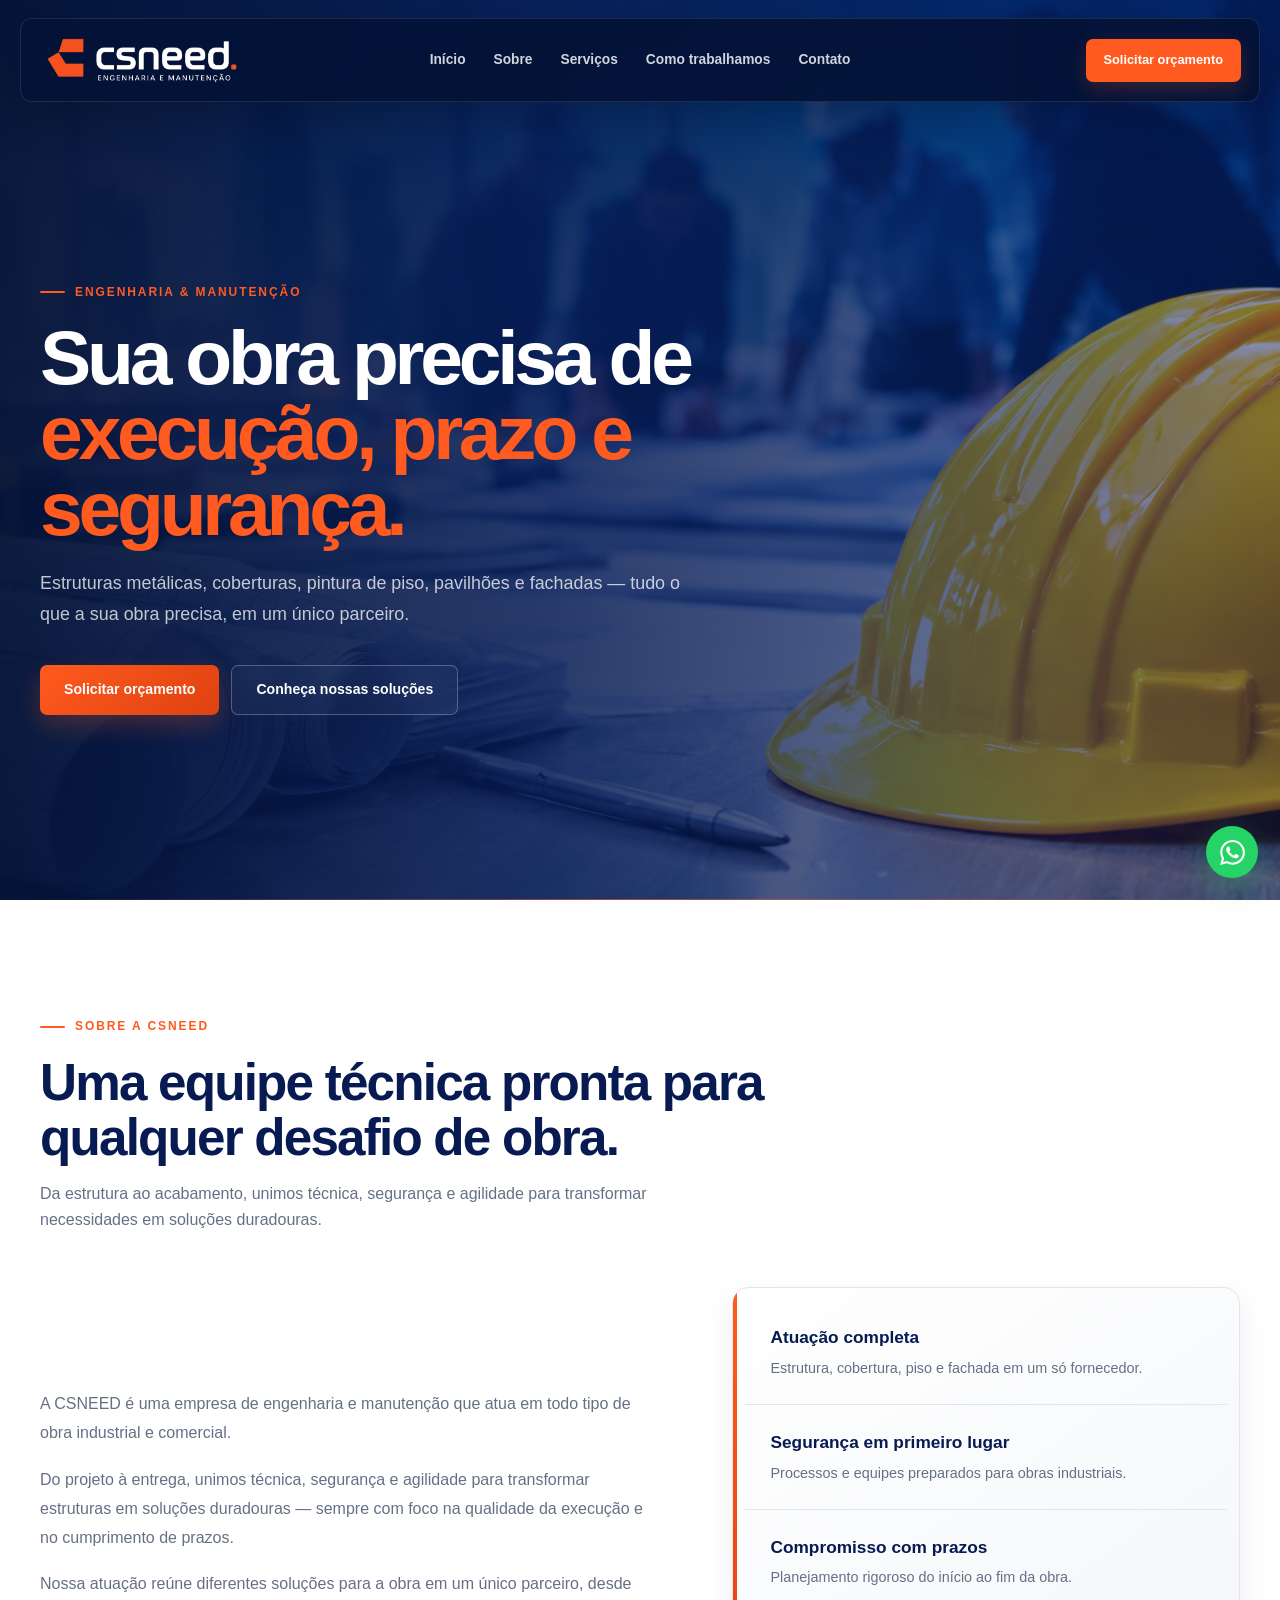
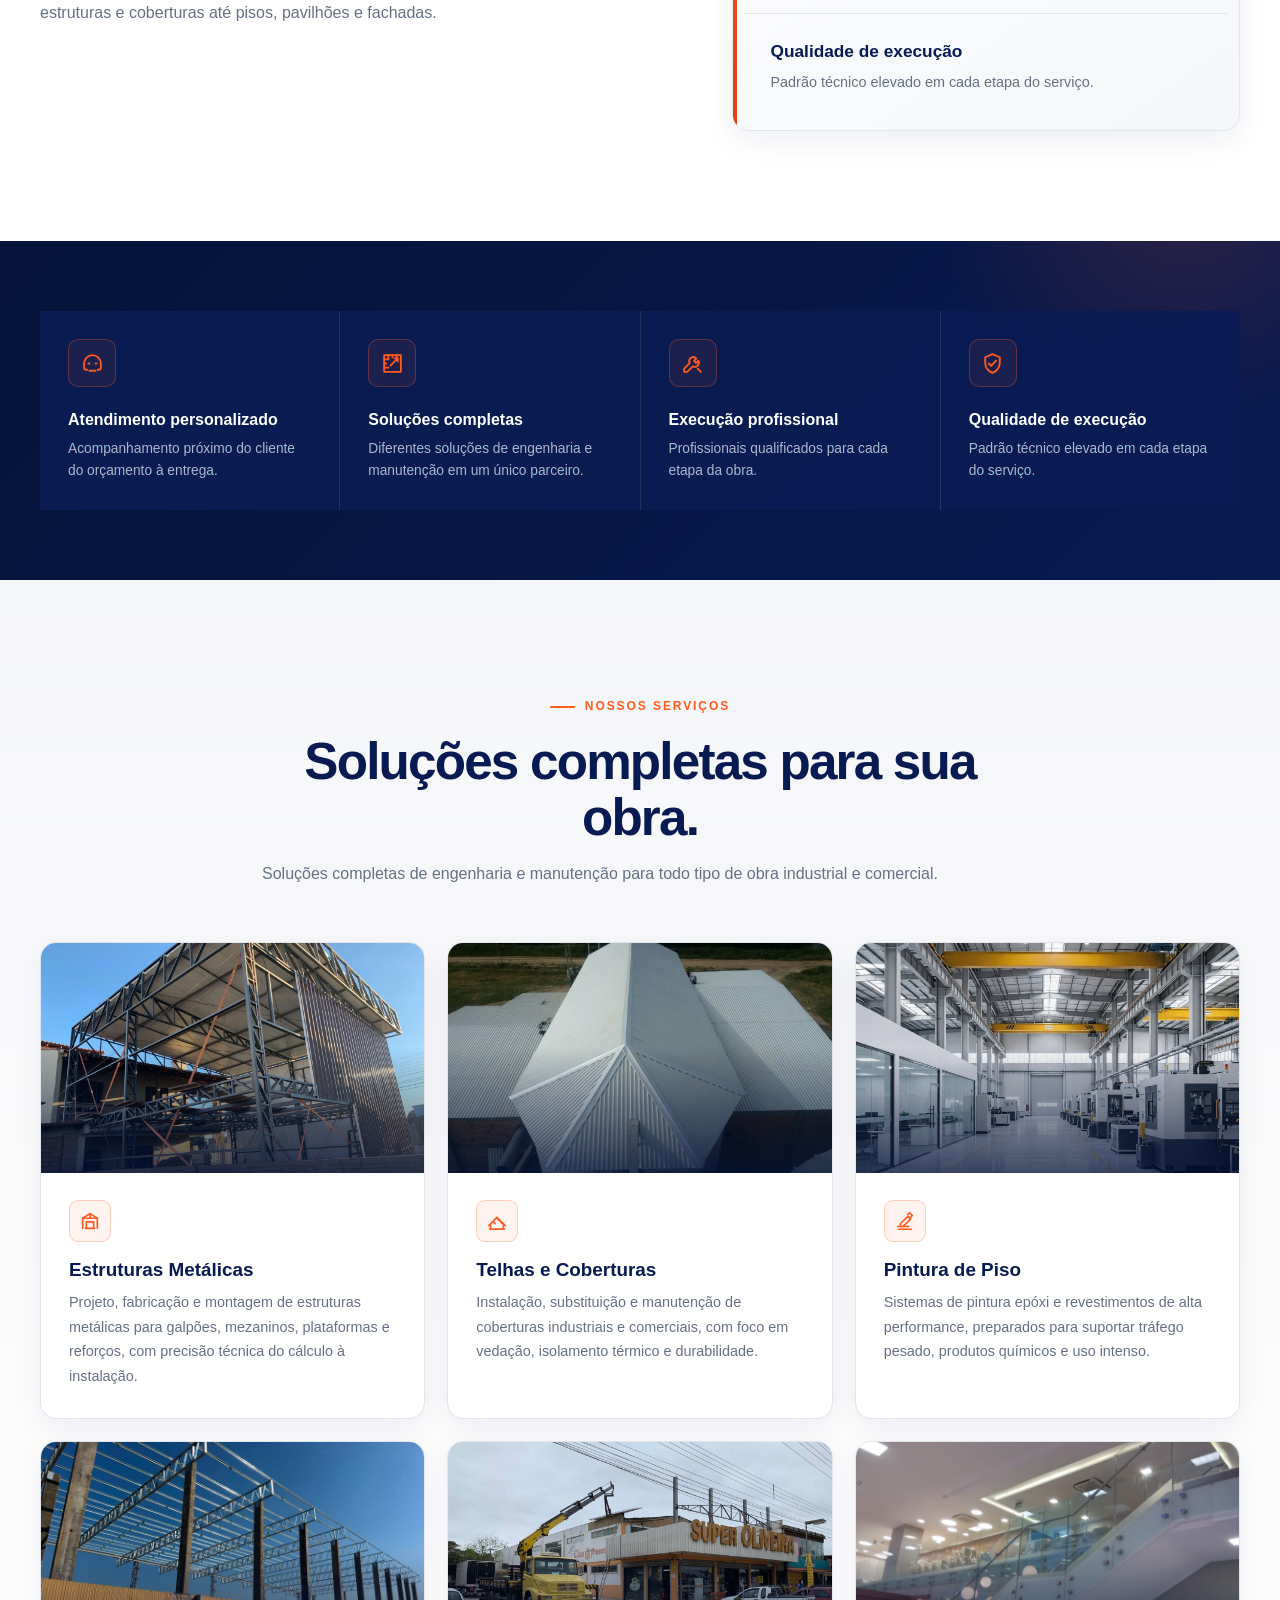
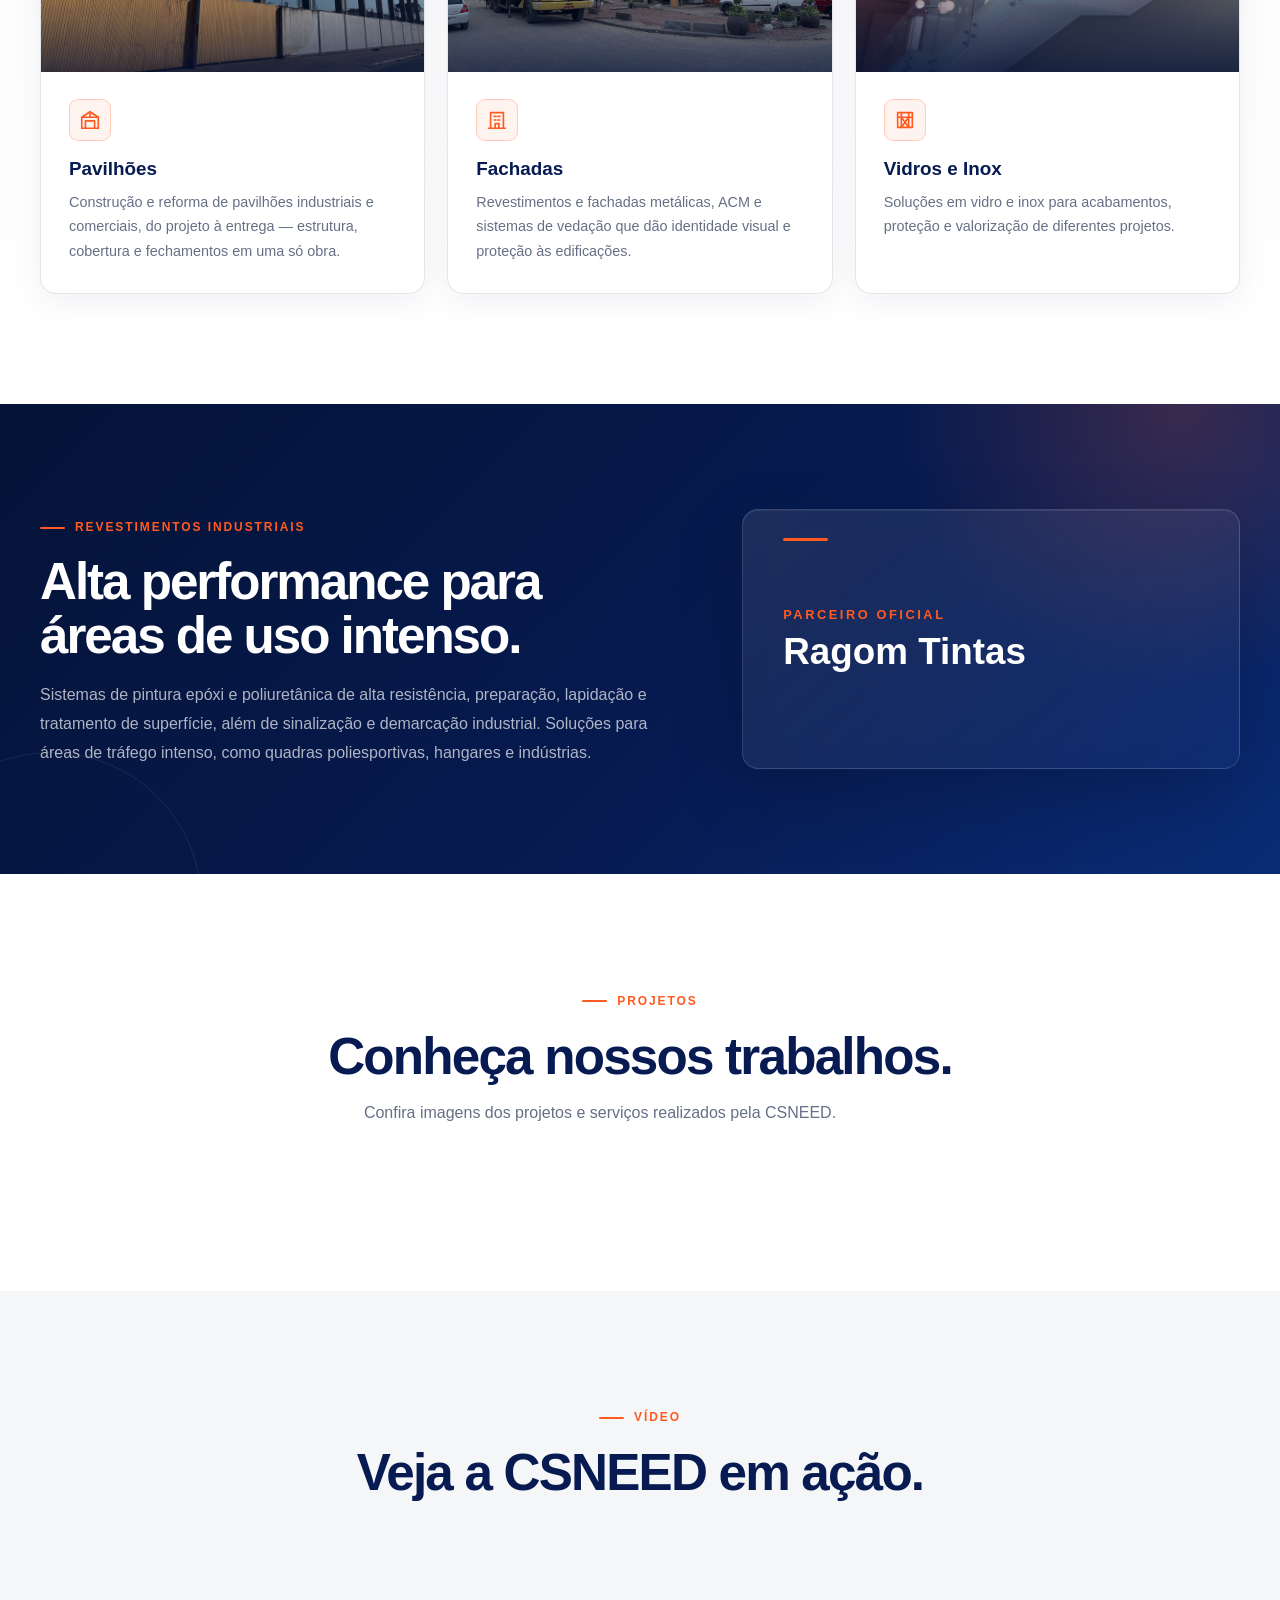
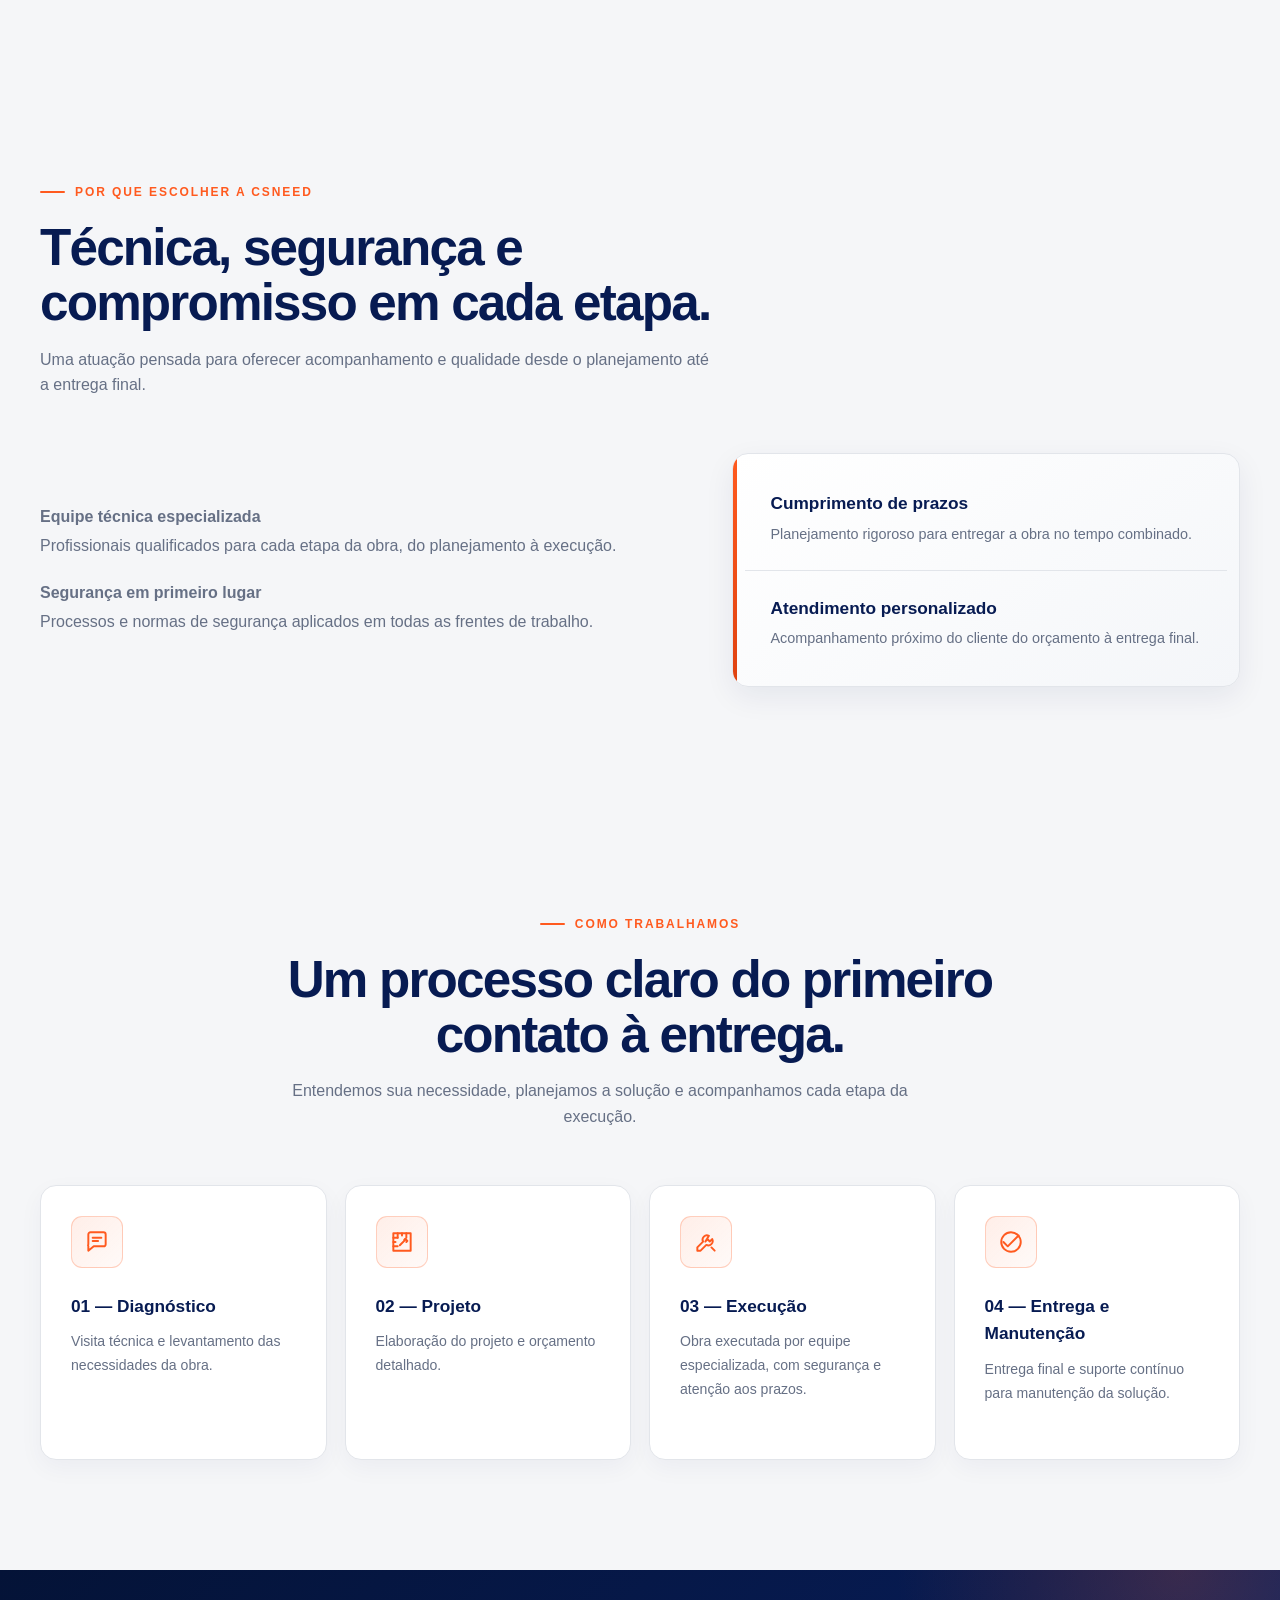
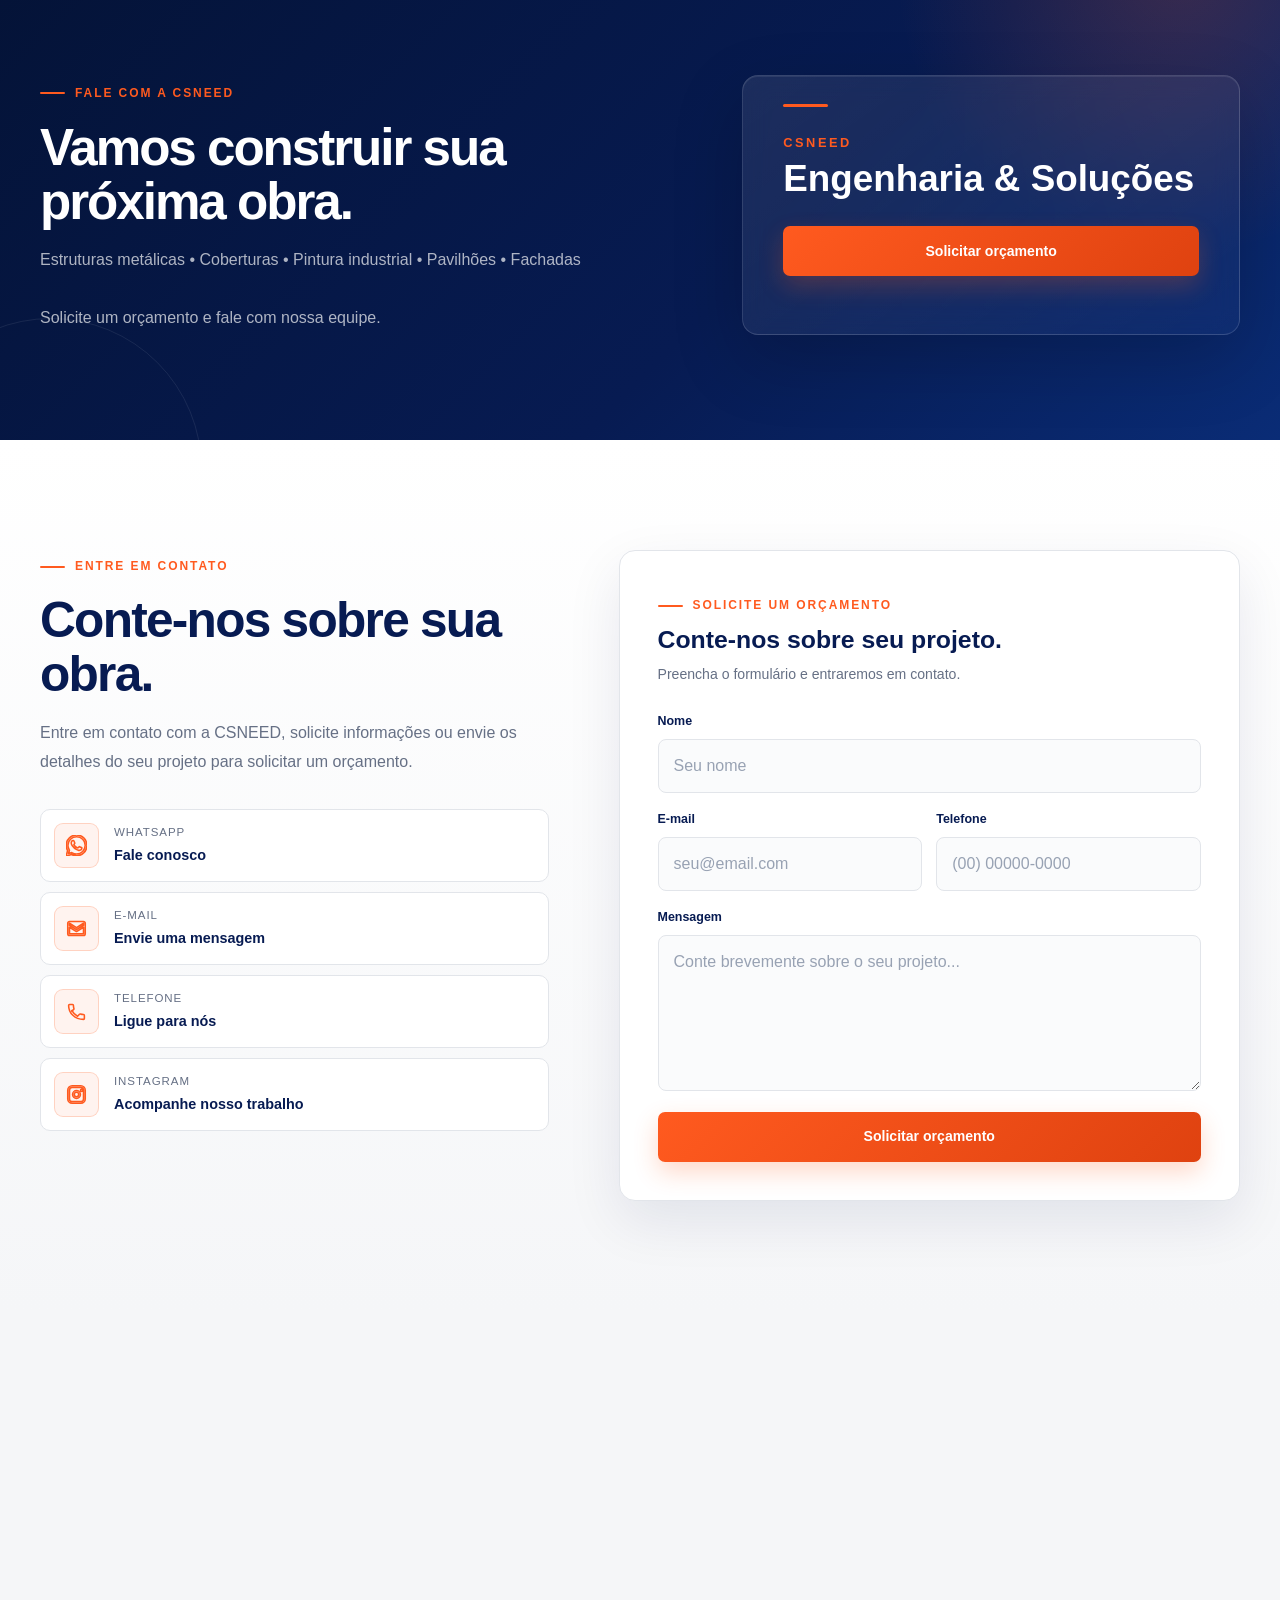
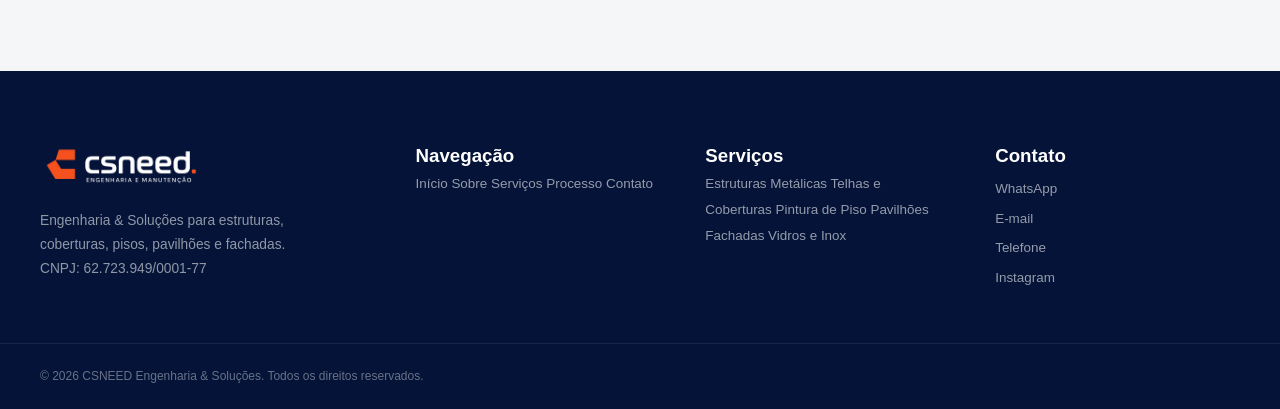
==== commit 2fb3c832: "Update print statement from 'Hello' to 'Goodbye'" ====
--- a/index.html
+++ b/index.html
@@ -12,7 +12,7 @@
 
     <meta
         name="description"
-        content="CSNEED Engenharia & Soluções — Estruturas metálicas, telhas e coberturas, pintura de piso, pavilhões e fachadas."
+        content="CSNEED Engenharia & Soluções — Estruturas metálicas, telhas e coberturas, pintura de piso, pavilhões e fachadas para obras industriais e comerciais."
     >
 
     <meta
@@ -38,6 +38,7 @@
         href="css/style.css"
     >
 
+
     <!-- ======================================================
          01. V8 LOADER — NÃO ALTERAR
          ====================================================== -->
@@ -52,6 +53,7 @@
 
 
 <body>
+
 
     <!-- ======================================================
          02. WHATSAPP FLUTUANTE — V8 LOADER
@@ -80,6 +82,7 @@
     </a>
 
 
+
     <!-- ======================================================
          03. HEADER
          ====================================================== -->
@@ -88,17 +91,18 @@
 
         <div class="header-container">
 
+
             <!-- LOGO -->
 
             <a
                 href="#inicio"
                 class="brand"
-                aria-label="CS NEED Engenharia & Soluções"
+                aria-label="CSNEED Engenharia & Soluções"
             >
 
                 <img
                     src="assets/logo.png"
-                    alt="CS NEED"
+                    alt="CSNEED Engenharia & Soluções"
                 >
 
             </a>
@@ -112,11 +116,25 @@
                 aria-label="Navegação principal"
             >
 
-                <a href="#inicio">Início</a>
-                <a href="#sobre">Sobre</a>
-                <a href="#servicos">Serviços</a>
-                <a href="#processo">Processo</a>
-                <a href="#contato">Contato</a>
+                <a href="#inicio">
+                    Início
+                </a>
+
+                <a href="#sobre">
+                    Sobre
+                </a>
+
+                <a href="#servicos">
+                    Serviços
+                </a>
+
+                <a href="#processo">
+                    Como trabalhamos
+                </a>
+
+                <a href="#contato">
+                    Contato
+                </a>
 
             </nav>
 
@@ -153,8 +171,9 @@
     </header>
 
 
+
     <!-- ==================================================
-         04. HERO
+         04. HERO — CONVERSÃO
          ================================================== -->
 
     <section
@@ -167,20 +186,26 @@
             <div class="hero-content">
 
                 <span class="eyebrow">
-                    Engenharia & Soluções
+                    Engenharia & Manutenção
                 </span>
 
+
                 <h1>
-                    Soluções em
-                    <strong>engenharia</strong>
-                    para grandes projetos.
+
+                    Sua obra precisa de
+                    <strong>execução, prazo e segurança.</strong>
+
                 </h1>
 
+
                 <p>
+
                     Estruturas metálicas, coberturas, pintura de piso,
-                    pavilhões e fachadas com soluções eficientes,
-                    resistentes e profissionais.
+                    pavilhões e fachadas — tudo o que a sua obra
+                    precisa, em um único parceiro.
+
                 </p>
+
 
                 <div class="hero-actions">
 
@@ -191,11 +216,12 @@
                         Solicitar orçamento
                     </a>
 
+
                     <a
                         href="#servicos"
                         class="btn btn-outline"
                     >
-                        Conheça nossos serviços
+                        Conheça nossas soluções
                     </a>
 
                 </div>
@@ -207,8 +233,9 @@
     </section>
 
 
+
     <!-- ==================================================
-         05. SOBRE
+         05. SOBRE A CSNEED
          ================================================== -->
 
     <section
@@ -218,88 +245,139 @@
 
         <div class="container">
 
+
             <div class="section-heading">
 
                 <span class="eyebrow">
                     Sobre a CSNEED
                 </span>
 
+
                 <h2>
-                    Experiência, precisão e compromisso.
+                    Uma equipe técnica pronta para qualquer desafio de obra.
                 </h2>
 
+
                 <p>
-                    Soluções pensadas para entregar segurança,
-                    resistência e qualidade em cada etapa do projeto.
+
+                    Da estrutura ao acabamento, unimos técnica,
+                    segurança e agilidade para transformar
+                    necessidades em soluções duradouras.
+
                 </p>
 
             </div>
 
 
+
             <div class="about-grid">
 
+
                 <div class="about-content">
 
                     <p>
-                        A CSNEED Engenharia & Soluções atua na execução
-                        de soluções para construção, estruturas e
-                        acabamentos, buscando sempre eficiência,
-                        qualidade e durabilidade.
+
+                        A CSNEED é uma empresa de engenharia e
+                        manutenção que atua em todo tipo de obra
+                        industrial e comercial.
+
                     </p>
 
+
                     <p>
-                        Nosso trabalho une planejamento, execução
-                        técnica e atenção aos detalhes para entregar
-                        resultados que atendam às necessidades de cada
-                        projeto.
+
+                        Do projeto à entrega, unimos técnica,
+                        segurança e agilidade para transformar
+                        estruturas em soluções duradouras —
+                        sempre com foco na qualidade da execução
+                        e no cumprimento de prazos.
+
                     </p>
 
+
                     <p>
-                        Do planejamento à execução, buscamos oferecer
-                        soluções práticas e confiáveis para empresas,
-                        indústrias e empreendimentos.
+
+                        Nossa atuação reúne diferentes soluções
+                        para a obra em um único parceiro, desde
+                        estruturas e coberturas até pisos,
+                        pavilhões e fachadas.
+
                     </p>
 
                 </div>
 
 
+
                 <div class="about-highlight">
 
+
                     <div class="highlight-item">
 
-                        <strong>Qualidade</strong>
+                        <strong>
+                            Atuação completa
+                        </strong>
 
                         <span>
-                            Soluções desenvolvidas com foco em
-                            durabilidade e acabamento.
+
+                            Estrutura, cobertura, piso e fachada
+                            em um só fornecedor.
+
                         </span>
 
                     </div>
 
 
+
                     <div class="highlight-item">
 
-                        <strong>Segurança</strong>
+                        <strong>
+                            Segurança em primeiro lugar
+                        </strong>
 
                         <span>
-                            Compromisso com execução responsável
-                            e profissional.
+
+                            Processos e equipes preparados
+                            para obras industriais.
+
                         </span>
 
                     </div>
 
 
+
                     <div class="highlight-item">
 
-                        <strong>Eficiência</strong>
+                        <strong>
+                            Compromisso com prazos
+                        </strong>
 
                         <span>
-                            Planejamento para otimizar cada etapa
-                            do projeto.
+
+                            Planejamento rigoroso do início
+                            ao fim da obra.
+
                         </span>
 
                     </div>
 
+
+
+                    <div class="highlight-item">
+
+                        <strong>
+                            Qualidade de execução
+                        </strong>
+
+                        <span>
+
+                            Padrão técnico elevado em cada
+                            etapa do serviço.
+
+                        </span>
+
+                    </div>
+
+
                 </div>
 
             </div>
@@ -309,8 +387,9 @@
     </section>
 
 
+
     <!-- ==================================================
-         06. DIFERENCIAIS — SVG
+         06. DIFERENCIAIS
          ================================================== -->
 
     <section class="numbers">
@@ -345,19 +424,24 @@
 
                 </div>
 
+
                 <strong>
                     Atendimento personalizado
                 </strong>
 
+
                 <span>
-                    Atenção às necessidades específicas
-                    de cada projeto.
+
+                    Acompanhamento próximo do cliente
+                    do orçamento à entrega.
+
                 </span>
 
             </div>
 
 
-            <!-- SOB MEDIDA -->
+
+            <!-- SOLUÇÕES -->
 
             <div class="number-item">
 
@@ -390,16 +474,21 @@
 
                 </div>
 
+
                 <strong>
-                    Soluções sob medida
+                    Soluções completas
                 </strong>
 
+
                 <span>
-                    Cada solução é pensada de acordo
-                    com a necessidade do projeto.
+
+                    Diferentes soluções de engenharia
+                    e manutenção em um único parceiro.
+
                 </span>
 
             </div>
+
 
 
             <!-- EXECUÇÃO -->
@@ -421,16 +510,21 @@
 
                 </div>
 
+
                 <strong>
                     Execução profissional
                 </strong>
 
+
                 <span>
-                    Trabalho técnico com atenção
-                    em cada etapa da execução.
+
+                    Profissionais qualificados para
+                    cada etapa da obra.
+
                 </span>
 
             </div>
+
 
 
             <!-- QUALIDADE -->
@@ -452,20 +546,26 @@
 
                 </div>
 
+
                 <strong>
-                    Foco em qualidade
+                    Qualidade de execução
                 </strong>
 
+
                 <span>
-                    Compromisso com resistência,
-                    acabamento e durabilidade.
+
+                    Padrão técnico elevado em cada
+                    etapa do serviço.
+
                 </span>
 
             </div>
 
+
         </div>
 
     </section>
+
 
 
     <!-- ==================================================
@@ -479,22 +579,28 @@
 
         <div class="container">
 
+
             <div class="section-heading section-heading-center">
 
                 <span class="eyebrow">
-                    Nossos serviços
+                    Nossos Serviços
                 </span>
 
+
                 <h2>
-                    Soluções para diferentes necessidades.
+                    Soluções completas para sua obra.
                 </h2>
 
+
                 <p>
-                    Serviços especializados para construção,
-                    reforma, acabamento e estruturas.
+
+                    Soluções completas de engenharia e manutenção
+                    para todo tipo de obra industrial e comercial.
+
                 </p>
 
             </div>
+
 
 
             <div class="services-grid">
@@ -516,6 +622,7 @@
 
                     </div>
 
+
                     <div class="service-content">
 
                         <span
@@ -523,9 +630,7 @@
                             aria-hidden="true"
                         >
 
-                            <svg
-                                viewBox="0 0 24 24"
-                            >
+                            <svg viewBox="0 0 24 24">
 
                                 <path d="M4 20V9l8-5 8 5v11"></path>
 
@@ -540,20 +645,27 @@
                             </svg>
 
                         </span>
+
 
                         <h3>
                             Estruturas Metálicas
                         </h3>
 
+
                         <p>
+
                             Projeto, fabricação e montagem de
-                            estruturas metálicas para diferentes
-                            necessidades.
+                            estruturas metálicas para galpões,
+                            mezaninos, plataformas e reforços,
+                            com precisão técnica do cálculo
+                            à instalação.
+
                         </p>
 
                     </div>
 
                 </article>
+
 
 
                 <!-- ==================================================
@@ -572,6 +684,7 @@
 
                     </div>
 
+
                     <div class="service-content">
 
                         <span
@@ -579,9 +692,7 @@
                             aria-hidden="true"
                         >
 
-                            <svg
-                                viewBox="0 0 24 24"
-                            >
+                            <svg viewBox="0 0 24 24">
 
                                 <path d="M3 17l9-9 9 9"></path>
 
@@ -598,20 +709,26 @@
                             </svg>
 
                         </span>
+
 
                         <h3>
                             Telhas e Coberturas
                         </h3>
 
+
                         <p>
-                            Instalação e manutenção de sistemas
-                            de cobertura com foco em proteção
+
+                            Instalação, substituição e manutenção
+                            de coberturas industriais e comerciais,
+                            com foco em vedação, isolamento térmico
                             e durabilidade.
+
                         </p>
 
                     </div>
 
                 </article>
+
 
 
                 <!-- ==================================================
@@ -630,6 +747,7 @@
 
                     </div>
 
+
                     <div class="service-content">
 
                         <span
@@ -637,9 +755,7 @@
                             aria-hidden="true"
                         >
 
-                            <svg
-                                viewBox="0 0 24 24"
-                            >
+                            <svg viewBox="0 0 24 24">
 
                                 <path d="M4 18h12"></path>
 
@@ -652,20 +768,26 @@
                             </svg>
 
                         </span>
+
 
                         <h3>
                             Pintura de Piso
                         </h3>
 
+
                         <p>
-                            Sistemas de alta resistência para
-                            proteção, acabamento e valorização
-                            dos ambientes.
+
+                            Sistemas de pintura epóxi e revestimentos
+                            de alta performance, preparados para
+                            suportar tráfego pesado, produtos químicos
+                            e uso intenso.
+
                         </p>
 
                     </div>
 
                 </article>
+
 
 
                 <!-- ==================================================
@@ -678,11 +800,12 @@
 
                         <img
                             src="assets/images/servico-pavilhoes.jpg"
-                            alt="Pavilhões"
+                            alt="Pavilhões industriais e comerciais"
                             loading="lazy"
                         >
 
                     </div>
+
 
                     <div class="service-content">
 
@@ -691,9 +814,7 @@
                             aria-hidden="true"
                         >
 
-                            <svg
-                                viewBox="0 0 24 24"
-                            >
+                            <svg viewBox="0 0 24 24">
 
                                 <path d="M3 21V9l9-6 9 6v12"></path>
 
@@ -708,20 +829,26 @@
                             </svg>
 
                         </span>
+
 
                         <h3>
                             Pavilhões
                         </h3>
 
+
                         <p>
+
                             Construção e reforma de pavilhões
-                            para diferentes aplicações e
-                            necessidades.
+                            industriais e comerciais, do projeto
+                            à entrega — estrutura, cobertura
+                            e fechamentos em uma só obra.
+
                         </p>
 
                     </div>
 
                 </article>
+
 
 
                 <!-- ==================================================
@@ -734,11 +861,12 @@
 
                         <img
                             src="assets/images/servico-fachadas.jpg"
-                            alt="Fachadas"
+                            alt="Fachadas metálicas e ACM"
                             loading="lazy"
                         >
 
                     </div>
+
 
                     <div class="service-content">
 
@@ -747,9 +875,7 @@
                             aria-hidden="true"
                         >
 
-                            <svg
-                                viewBox="0 0 24 24"
-                            >
+                            <svg viewBox="0 0 24 24">
 
                                 <path d="M5 21V4h14v17"></path>
 
@@ -768,20 +894,26 @@
                             </svg>
 
                         </span>
+
 
                         <h3>
                             Fachadas
                         </h3>
 
+
                         <p>
-                            Revestimento e acabamento para
-                            transformar e valorizar a fachada
-                            de cada projeto.
+
+                            Revestimentos e fachadas metálicas,
+                            ACM e sistemas de vedação que dão
+                            identidade visual e proteção às
+                            edificações.
+
                         </p>
 
                     </div>
 
                 </article>
+
 
 
                 <!-- ==================================================
@@ -800,6 +932,7 @@
 
                     </div>
 
+
                     <div class="service-content">
 
                         <span
@@ -807,9 +940,7 @@
                             aria-hidden="true"
                         >
 
-                            <svg
-                                viewBox="0 0 24 24"
-                            >
+                            <svg viewBox="0 0 24 24">
 
                                 <path d="M4 4h16v16H4z"></path>
 
@@ -826,14 +957,19 @@
                             </svg>
 
                         </span>
+
 
                         <h3>
                             Vidros e Inox
                         </h3>
 
+
                         <p>
-                            Soluções em vidro e inox para acabamentos,
-                            proteção e valorização de diferentes projetos.
+
+                            Soluções em vidro e inox para
+                            acabamentos, proteção e valorização
+                            de diferentes projetos.
+
                         </p>
 
                     </div>
@@ -848,8 +984,68 @@
     </section>
 
 
+
     <!-- ==================================================
-         08. GALERIA V8
+         08. DETALHAMENTO TÉCNICO — PINTURA / RAGOM
+         ================================================== -->
+
+    <section class="impact">
+
+        <div class="container impact-container">
+
+
+            <div class="impact-content">
+
+                <span class="eyebrow">
+                    Revestimentos Industriais
+                </span>
+
+
+                <h2>
+                    Alta performance para áreas de uso intenso.
+                </h2>
+
+
+                <p>
+
+                    Sistemas de pintura epóxi e poliuretânica
+                    de alta resistência, preparação, lapidação
+                    e tratamento de superfície, além de
+                    sinalização e demarcação industrial.
+
+                    Soluções para áreas de tráfego intenso,
+                    como quadras poliesportivas, hangares
+                    e indústrias.
+
+                </p>
+
+            </div>
+
+
+
+            <div class="impact-box">
+
+                <span>
+                    PARCEIRO OFICIAL
+                </span>
+
+
+                <strong>
+                    Ragom Tintas
+                </strong>
+
+
+            </div>
+
+
+        </div>
+
+    </section>
+
+
+
+    <!-- ==================================================
+         09. GALERIA V8
          ================================================== -->
 
     <section
@@ -858,19 +1054,24 @@
 
         <div class="container">
 
+
             <div class="section-heading section-heading-center">
 
                 <span class="eyebrow">
                     Projetos
                 </span>
 
+
                 <h2>
                     Conheça nossos trabalhos.
                 </h2>
 
+
                 <p>
+
                     Confira imagens dos projetos e serviços
                     realizados pela CSNEED.
+
                 </p>
 
             </div>
@@ -881,24 +1082,28 @@
                 data-v8-gallery
             ></div>
 
+
         </div>
 
     </section>
 
 
+
     <!-- ==================================================
-         09. VÍDEO V8
+         10. VÍDEO V8
          ================================================== -->
 
     <section class="section v8-video-section">
 
         <div class="container">
+
 
             <div class="section-heading section-heading-center">
 
                 <span class="eyebrow">
                     Vídeo
                 </span>
+
 
                 <h2>
                     Veja a CSNEED em ação.
@@ -915,47 +1120,119 @@
                 hidden
             ></video>
 
+
         </div>
 
     </section>
 
 
+
     <!-- ==================================================
-         10. IMPACTO
+         11. POR QUE ESCOLHER A CSNEED
          ================================================== -->
 
-    <section class="impact">
-
-        <div class="container impact-container">
-
-            <div class="impact-content">
+    <section
+        class="section section-light"
+    >
+
+        <div class="container">
+
+
+            <div class="section-heading">
 
                 <span class="eyebrow">
-                    Nosso compromisso
+                    Por que escolher a CSNEED
                 </span>
 
+
                 <h2>
-                    Construir soluções que fazem a diferença.
+                    Técnica, segurança e compromisso em cada etapa.
                 </h2>
 
+
                 <p>
-                    Cada projeto é tratado com responsabilidade,
-                    planejamento e atenção aos detalhes para
-                    alcançar um resultado eficiente e duradouro.
+
+                    Uma atuação pensada para oferecer
+                    acompanhamento e qualidade desde o
+                    planejamento até a entrega final.
+
                 </p>
 
             </div>
 
 
-            <div class="impact-box">
-
-                <span>
-                    CSNEED
-                </span>
-
-                <strong>
-                    Engenharia & Soluções
-                </strong>
+
+            <div class="about-grid">
+
+
+                <div class="about-content">
+
+                    <p>
+
+                        <strong>
+                            Equipe técnica especializada
+                        </strong><br>
+
+                        Profissionais qualificados para cada
+                        etapa da obra, do planejamento
+                        à execução.
+
+                    </p>
+
+
+                    <p>
+
+                        <strong>
+                            Segurança em primeiro lugar
+                        </strong><br>
+
+                        Processos e normas de segurança
+                        aplicados em todas as frentes
+                        de trabalho.
+
+                    </p>
+
+                </div>
+
+
+
+                <div class="about-highlight">
+
+
+                    <div class="highlight-item">
+
+                        <strong>
+                            Cumprimento de prazos
+                        </strong>
+
+                        <span>
+
+                            Planejamento rigoroso para entregar
+                            a obra no tempo combinado.
+
+                        </span>
+
+                    </div>
+
+
+
+                    <div class="highlight-item">
+
+                        <strong>
+                            Atendimento personalizado
+                        </strong>
+
+                        <span>
+
+                            Acompanhamento próximo do cliente
+                            do orçamento à entrega final.
+
+                        </span>
+
+                    </div>
+
+
+                </div>
 
             </div>
 
@@ -964,8 +1241,9 @@
     </section>
 
 
+
     <!-- ==================================================
-         11. PROCESSO — SVG
+         12. PROCESSO
          ================================================== -->
 
     <section
@@ -975,28 +1253,35 @@
 
         <div class="container">
 
+
             <div class="section-heading section-heading-center">
 
                 <span class="eyebrow">
                     Como trabalhamos
                 </span>
 
+
                 <h2>
-                    Um processo claro do início ao fim.
+                    Um processo claro do primeiro contato à entrega.
                 </h2>
 
+
                 <p>
-                    Entendemos sua necessidade e buscamos a
-                    melhor solução para o seu projeto.
+
+                    Entendemos sua necessidade, planejamos
+                    a solução e acompanhamos cada etapa
+                    da execução.
+
                 </p>
 
             </div>
 
 
+
             <div class="process-grid">
 
 
-                <!-- ENTENDIMENTO -->
+                <!-- 01 -->
 
                 <div class="process-item">
 
@@ -1005,9 +1290,7 @@
                         aria-hidden="true"
                     >
 
-                        <svg
-                            viewBox="0 0 24 24"
-                        >
+                        <svg viewBox="0 0 24 24">
 
                             <path d="M4 5a2 2 0 0 1 2-2h12a2 2 0 0 1 2 2v9a2 2 0 0 1-2 2H9l-5 4v-4a2 2 0 0 1 0-2V5Z"></path>
 
@@ -1019,19 +1302,24 @@
 
                     </div>
 
+
                     <h3>
-                        Entendimento
+                        01 — Diagnóstico
                     </h3>
 
+
                     <p>
-                        Analisamos as necessidades e características
-                        do projeto.
+
+                        Visita técnica e levantamento
+                        das necessidades da obra.
+
                     </p>
 
                 </div>
 
 
-                <!-- PLANEJAMENTO -->
+
+                <!-- 02 -->
 
                 <div class="process-item">
 
@@ -1040,9 +1328,7 @@
                         aria-hidden="true"
                     >
 
-                        <svg
-                            viewBox="0 0 24 24"
-                        >
+                        <svg viewBox="0 0 24 24">
 
                             <path d="M4 4h16v16H4z"></path>
 
@@ -1066,19 +1352,24 @@
 
                     </div>
 
+
                     <h3>
-                        Planejamento
+                        02 — Projeto
                     </h3>
 
+
                     <p>
-                        Definimos a melhor solução para cada
-                        situação.
+
+                        Elaboração do projeto e
+                        orçamento detalhado.
+
                     </p>
 
                 </div>
 
 
-                <!-- EXECUÇÃO -->
+
+                <!-- 03 -->
 
                 <div class="process-item">
 
@@ -1087,9 +1378,7 @@
                         aria-hidden="true"
                     >
 
-                        <svg
-                            viewBox="0 0 24 24"
-                        >
+                        <svg viewBox="0 0 24 24">
 
                             <path d="M14.7 6.3a4 4 0 0 0-5.4 5.4L4 17v3h3l5.3-5.3a4 4 0 0 0 5.4-5.4l-2.2 2.2-2-2-2.2 2.2Z"></path>
 
@@ -1099,19 +1388,25 @@
 
                     </div>
 
+
                     <h3>
-                        Execução
+                        03 — Execução
                     </h3>
 
+
                     <p>
-                        Colocamos o projeto em prática com
-                        atenção e profissionalismo.
+
+                        Obra executada por equipe
+                        especializada, com segurança
+                        e atenção aos prazos.
+
                     </p>
 
                 </div>
 
 
-                <!-- ENTREGA -->
+
+                <!-- 04 -->
 
                 <div class="process-item">
 
@@ -1120,9 +1415,7 @@
                         aria-hidden="true"
                     >
 
-                        <svg
-                            viewBox="0 0 24 24"
-                        >
+                        <svg viewBox="0 0 24 24">
 
                             <path d="M5 12l4 4L19 6"></path>
 
@@ -1136,13 +1429,17 @@
 
                     </div>
 
+
                     <h3>
-                        Entrega
+                        04 — Entrega e Manutenção
                     </h3>
 
+
                     <p>
-                        Buscamos entregar um resultado de qualidade,
-                        resistente e funcional.
+
+                        Entrega final e suporte contínuo
+                        para manutenção da solução.
+
                     </p>
 
                 </div>
@@ -1155,8 +1452,76 @@
     </section>
 
 
+
     <!-- ==================================================
-         12. CONTATO
+         13. CTA FINAL
+         ================================================== -->
+
+    <section class="impact">
+
+        <div class="container impact-container">
+
+
+            <div class="impact-content">
+
+                <span class="eyebrow">
+                    Fale com a CSNEED
+                </span>
+
+
+                <h2>
+                    Vamos construir sua próxima obra.
+                </h2>
+
+
+                <p>
+
+                    Estruturas metálicas • Coberturas •
+                    Pintura industrial • Pavilhões • Fachadas
+
+                    <br><br>
+
+                    Solicite um orçamento e fale com nossa equipe.
+
+                </p>
+
+            </div>
+
+
+
+            <div class="impact-box">
+
+                <span>
+                    CSNEED
+                </span>
+
+
+                <strong>
+                    Engenharia & Soluções
+                </strong>
+
+
+                <br>
+
+
+                <a
+                    href="#contato"
+                    class="btn btn-primary"
+                >
+                    Solicitar orçamento
+                </a>
+
+            </div>
+
+
+        </div>
+
+    </section>
+
+
+
+    <!-- ==================================================
+         14. CONTATO
          ================================================== -->
 
     <section
@@ -1166,8 +1531,11 @@
 
         <div class="container">
 
+
             <div class="contact-grid">
 
+
+                <!-- CONTATO -->
 
                 <div class="contact-content">
 
@@ -1175,15 +1543,21 @@
                         Entre em contato
                     </span>
 
+
                     <h2>
-                        Vamos conversar sobre seu projeto?
+                        Conte-nos sobre sua obra.
                     </h2>
 
+
                     <p>
-                        Entre em contato com a CSNEED e solicite
-                        informações ou um orçamento para sua
-                        necessidade.
+
+                        Entre em contato com a CSNEED,
+                        solicite informações ou envie
+                        os detalhes do seu projeto
+                        para solicitar um orçamento.
+
                     </p>
+
 
 
                     <div class="contact-list">
@@ -1213,6 +1587,7 @@
 
                             </span>
 
+
                             <span>
 
                                 <small>
@@ -1226,6 +1601,7 @@
                             </span>
 
                         </a>
+
 
 
                         <!-- E-MAIL -->
@@ -1252,6 +1628,7 @@
 
                             </span>
 
+
                             <span>
 
                                 <small>
@@ -1265,6 +1642,7 @@
                             </span>
 
                         </a>
+
 
 
                         <!-- TELEFONE -->
@@ -1291,6 +1669,7 @@
 
                             </span>
 
+
                             <span>
 
                                 <small>
@@ -1304,6 +1683,7 @@
                             </span>
 
                         </a>
+
 
 
                         <!-- INSTAGRAM -->
@@ -1332,6 +1712,7 @@
 
                             </span>
 
+
                             <span>
 
                                 <small>
@@ -1350,6 +1731,7 @@
                     </div>
 
                 </div>
+
 
 
                 <!-- ==================================================
@@ -1364,22 +1746,28 @@
                         method="POST"
                     >
 
+
                         <div class="form-heading">
 
                             <span class="eyebrow">
                                 Solicite um orçamento
                             </span>
 
+
                             <h3>
                                 Conte-nos sobre seu projeto.
                             </h3>
 
+
                             <p>
+
                                 Preencha o formulário e entraremos
                                 em contato.
+
                             </p>
 
                         </div>
+
 
 
                         <div class="form-group">
@@ -1387,6 +1775,7 @@
                             <label for="nome">
                                 Nome
                             </label>
+
 
                             <input
                                 type="text"
@@ -1400,13 +1789,16 @@
                         </div>
 
 
+
                         <div class="form-row">
+
 
                             <div class="form-group">
 
                                 <label for="email">
                                     E-mail
                                 </label>
+
 
                                 <input
                                     type="email"
@@ -1420,11 +1812,13 @@
                             </div>
 
 
+
                             <div class="form-group">
 
                                 <label for="telefone">
                                     Telefone
                                 </label>
+
 
                                 <input
                                     type="tel"
@@ -1436,7 +1830,9 @@
 
                             </div>
 
+
                         </div>
+
 
 
                         <div class="form-group">
@@ -1444,6 +1840,7 @@
                             <label for="mensagem">
                                 Mensagem
                             </label>
+
 
                             <textarea
                                 id="mensagem"
@@ -1456,6 +1853,7 @@
                         </div>
 
 
+
                         <button
                             type="submit"
                             class="btn btn-primary btn-submit"
@@ -1463,10 +1861,12 @@
                             Solicitar orçamento
                         </button>
 
+
                     </form>
 
                 </div>
 
+
             </div>
 
         </div>
@@ -1474,8 +1874,9 @@
     </section>
 
 
+
     <!-- ==================================================
-         13. GOOGLE MAPS V8
+         15. GOOGLE MAPS V8
          ================================================== -->
 
     <section
@@ -1491,14 +1892,17 @@
     </section>
 
 
+
     <!-- ======================================================
-         14. FOOTER
+         16. FOOTER
          ====================================================== -->
 
     <footer class="footer">
 
         <div class="container footer-grid">
 
+
+            <!-- MARCA -->
 
             <div class="footer-brand">
 
@@ -1514,10 +1918,14 @@
 
                 </a>
 
+
                 <p>
-                    Engenharia & Soluções para projetos,
-                    estruturas e acabamentos.
+
+                    Engenharia & Soluções para estruturas,
+                    coberturas, pisos, pavilhões e fachadas.
+
                 </p>
+
 
                 <p class="footer-cnpj">
                     CNPJ: 62.723.949/0001-77
@@ -1526,20 +1934,45 @@
             </div>
 
 
+
+            <!-- NAVEGAÇÃO -->
+
             <div class="footer-links">
 
                 <h3>
                     Navegação
                 </h3>
 
-                <a href="#inicio">Início</a>
-                <a href="#sobre">Sobre</a>
-                <a href="#servicos">Serviços</a>
-                <a href="#processo">Processo</a>
-                <a href="#contato">Contato</a>
-
-            </div>
-
+
+                <a href="#inicio">
+                    Início
+                </a>
+
+
+                <a href="#sobre">
+                    Sobre
+                </a>
+
+
+                <a href="#servicos">
+                    Serviços
+                </a>
+
+
+                <a href="#processo">
+                    Processo
+                </a>
+
+
+                <a href="#contato">
+                    Contato
+                </a>
+
+            </div>
+
+
+
+            <!-- SERVIÇOS -->
 
             <div class="footer-links">
 
@@ -1547,26 +1980,32 @@
                     Serviços
                 </h3>
 
+
                 <a href="#servicos">
                     Estruturas Metálicas
                 </a>
 
+
                 <a href="#servicos">
                     Telhas e Coberturas
                 </a>
 
+
                 <a href="#servicos">
                     Pintura de Piso
                 </a>
 
+
                 <a href="#servicos">
                     Pavilhões
                 </a>
 
+
                 <a href="#servicos">
                     Fachadas
                 </a>
 
+
                 <a href="#servicos">
                     Vidros e Inox
                 </a>
@@ -1574,11 +2013,15 @@
             </div>
 
 
+
+            <!-- CONTATO -->
+
             <div class="footer-contact">
 
                 <h3>
                     Contato
                 </h3>
+
 
                 <a
                     href="#"
@@ -1587,6 +2030,7 @@
                     WhatsApp
                 </a>
 
+
                 <a
                     href="#"
                     data-v8="contact.email"
@@ -1594,12 +2038,14 @@
                     E-mail
                 </a>
 
+
                 <a
                     href="#"
                     data-v8="contact.phone"
                 >
                     Telefone
                 </a>
+
 
                 <a
                     href="#"
@@ -1612,17 +2058,21 @@
 
             </div>
 
+
         </div>
 
 
+
         <div class="footer-bottom">
 
             <div class="container">
 
                 <p>
+
                     © <span id="currentYear"></span>
                     CSNEED Engenharia & Soluções.
                     Todos os direitos reservados.
+
                 </p>
 
             </div>
@@ -1632,95 +2082,119 @@
     </footer>
 
 
+
     <!-- ======================================================
-         15. JAVASCRIPT DO MENU
+         17. JAVASCRIPT DO MENU
          ====================================================== -->
 
     <script>
 
-        document.addEventListener("DOMContentLoaded", function () {
-
-            const menuToggle =
-                document.getElementById("menuToggle");
-
-            const mainNav =
-                document.getElementById("mainNav");
-
-
-            if (menuToggle && mainNav) {
-
-                menuToggle.addEventListener(
-                    "click",
-                    function () {
-
-                        const isOpen =
-                            mainNav.classList.toggle("active");
-
-
-                        menuToggle.setAttribute(
-                            "aria-expanded",
-                            isOpen ? "true" : "false"
-                        );
-
-
-                        menuToggle.setAttribute(
-                            "aria-label",
-                            isOpen
-                                ? "Fechar menu"
-                                : "Abrir menu"
-                        );
-
-                    }
-                );
-
-
-                mainNav
-                    .querySelectorAll("a")
-                    .forEach(function (link) {
-
-                        link.addEventListener(
-                            "click",
-                            function () {
-
-                                mainNav.classList.remove(
+        document.addEventListener(
+            "DOMContentLoaded",
+            function () {
+
+
+                const menuToggle =
+                    document.getElementById("menuToggle");
+
+
+                const mainNav =
+                    document.getElementById("mainNav");
+
+
+
+                if (menuToggle && mainNav) {
+
+
+                    menuToggle.addEventListener(
+                        "click",
+                        function () {
+
+
+                            const isOpen =
+                                mainNav.classList.toggle(
                                     "active"
                                 );
 
 
-                                menuToggle.setAttribute(
-                                    "aria-expanded",
-                                    "false"
-                                );
-
-
-                                menuToggle.setAttribute(
-                                    "aria-label",
-                                    "Abrir menu"
+                            menuToggle.setAttribute(
+                                "aria-expanded",
+                                isOpen
+                                    ? "true"
+                                    : "false"
+                            );
+
+
+                            menuToggle.setAttribute(
+                                "aria-label",
+                                isOpen
+                                    ? "Fechar menu"
+                                    : "Abrir menu"
+                            );
+
+                        }
+                    );
+
+
+
+                    mainNav
+                        .querySelectorAll("a")
+                        .forEach(
+                            function (link) {
+
+
+                                link.addEventListener(
+                                    "click",
+                                    function () {
+
+
+                                        mainNav.classList.remove(
+                                            "active"
+                                        );
+
+
+                                        menuToggle.setAttribute(
+                                            "aria-expanded",
+                                            "false"
+                                        );
+
+
+                                        menuToggle.setAttribute(
+                                            "aria-label",
+                                            "Abrir menu"
+                                        );
+
+                                    }
                                 );
 
                             }
                         );
 
-                    });
+                }
+
+
+
+                const currentYear =
+                    document.getElementById(
+                        "currentYear"
+                    );
+
+
+
+                if (currentYear) {
+
+                    currentYear.textContent =
+                        new Date().getFullYear();
+
+                }
+
 
             }
-
-
-            const currentYear =
-                document.getElementById("currentYear");
-
-
-            if (currentYear) {
-
-                currentYear.textContent =
-                    new Date().getFullYear();
-
-            }
-
-        });
+        );
 
     </script>
 
+
 </body>
 
 </html>
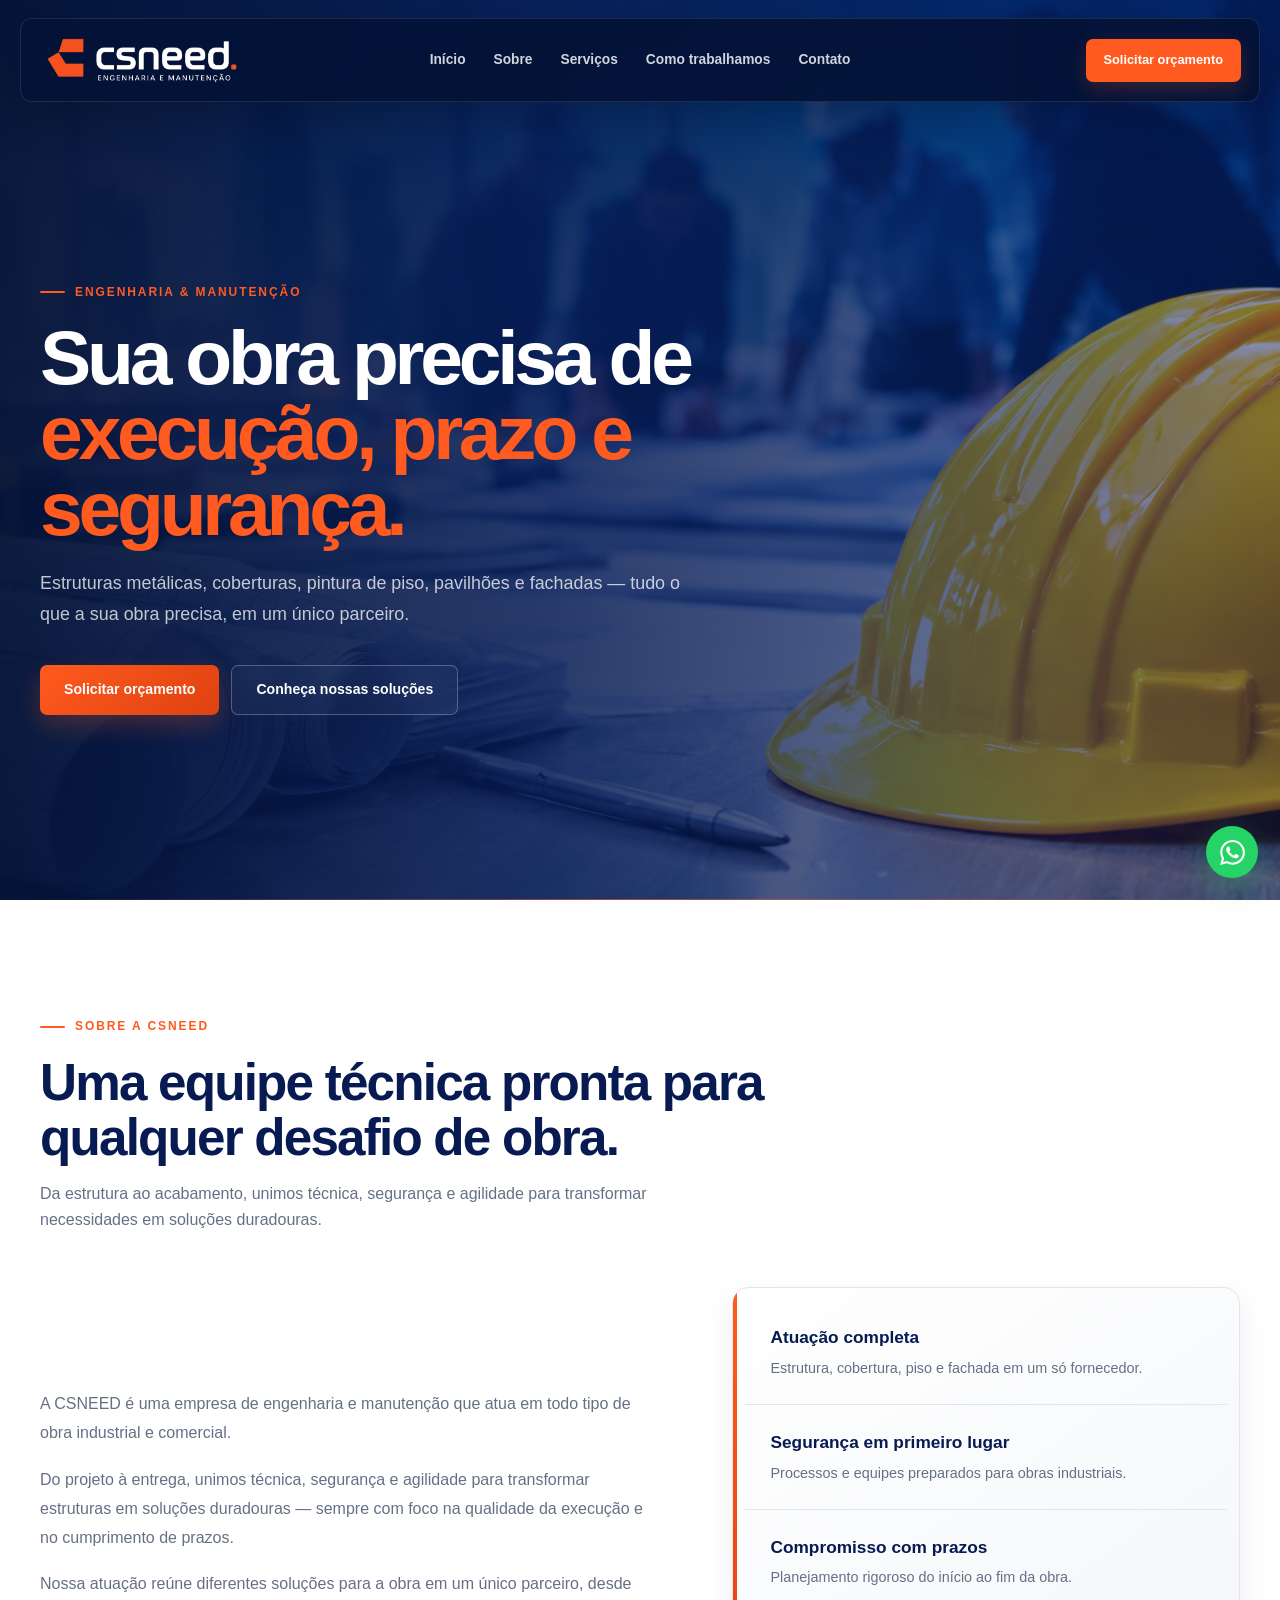
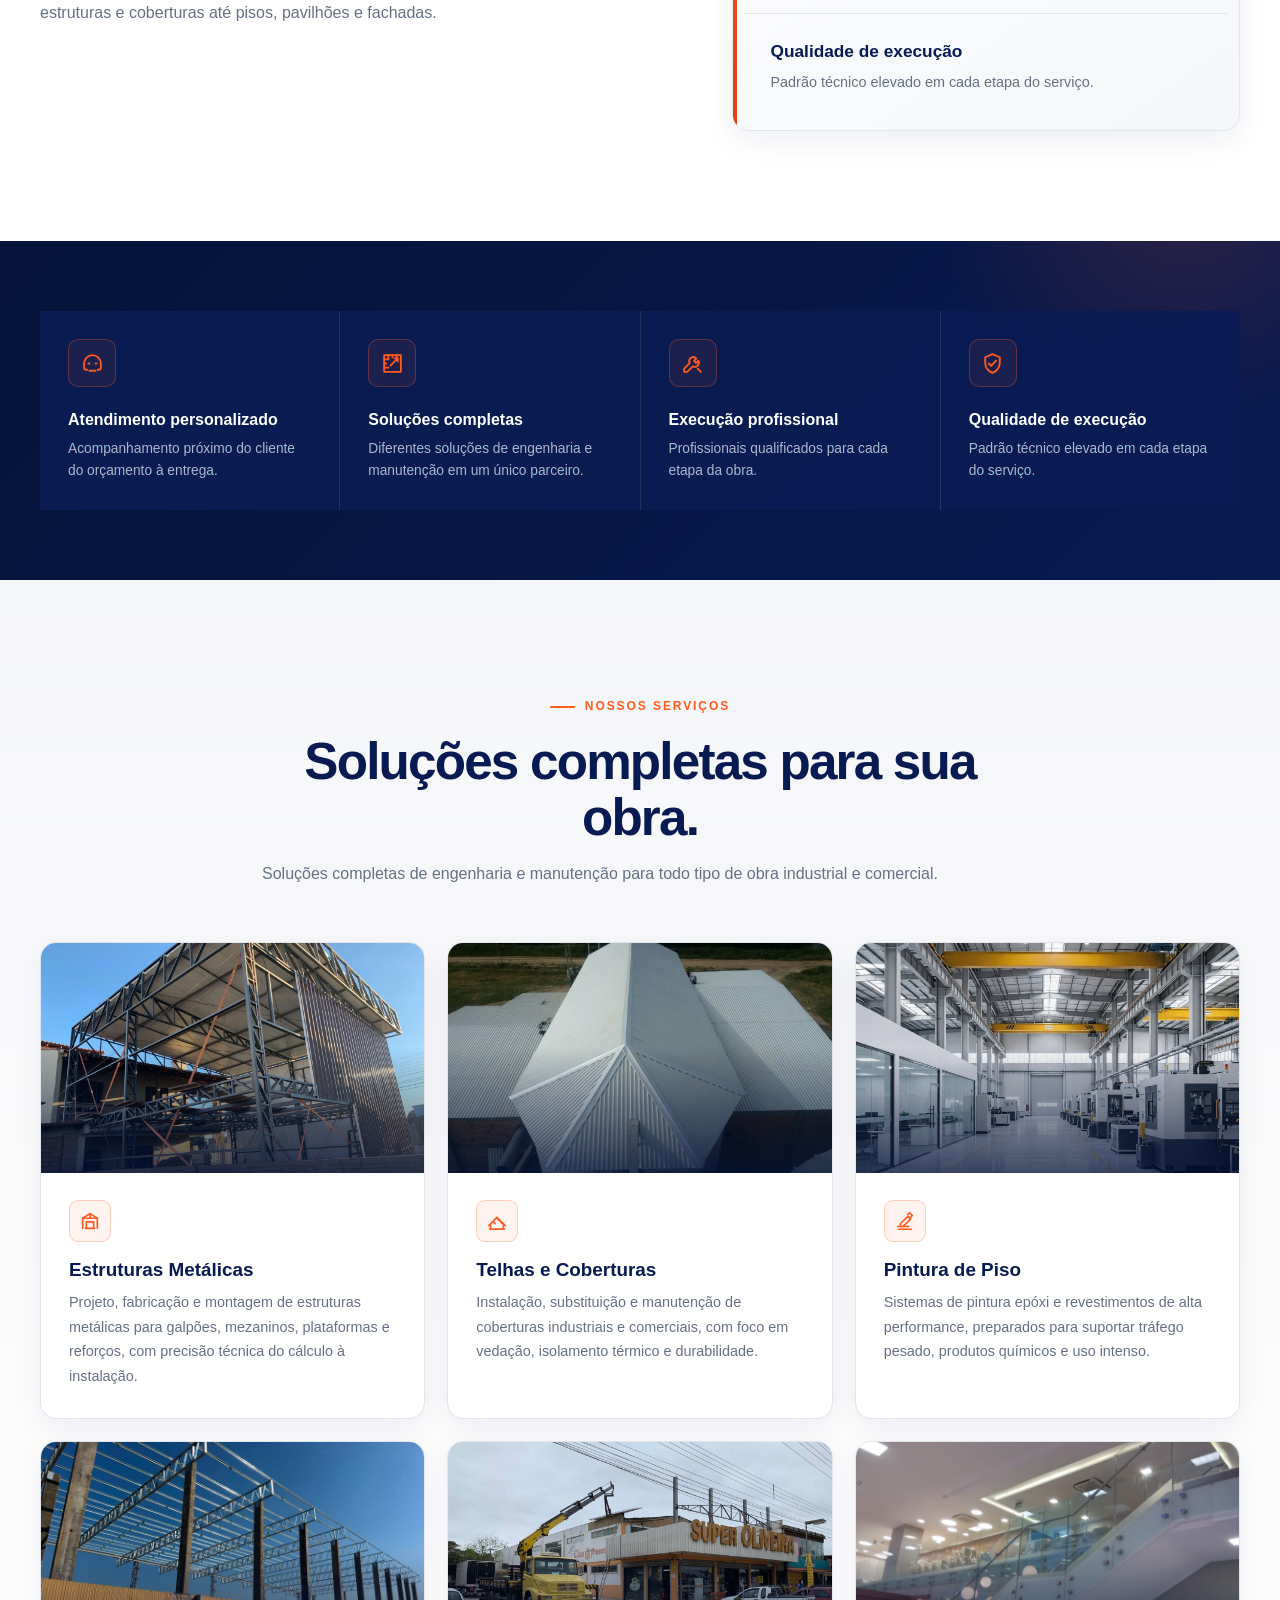
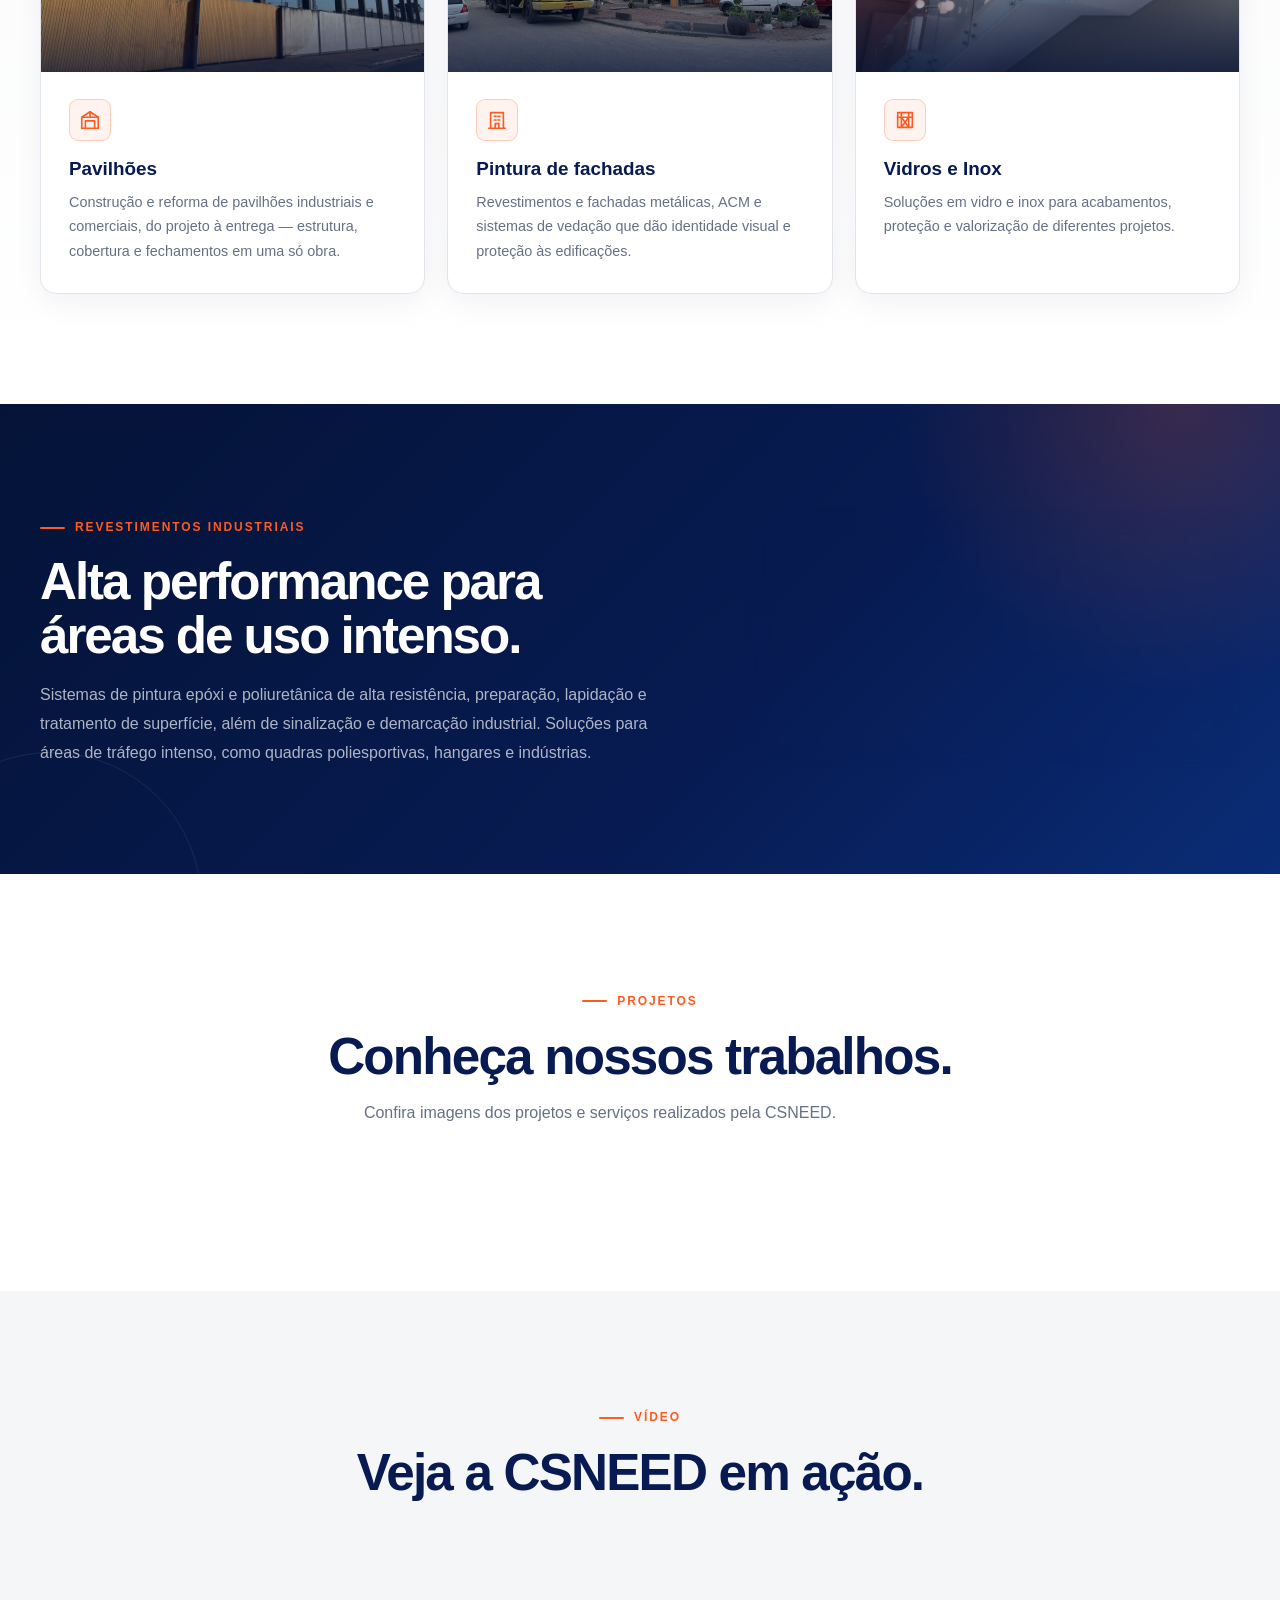
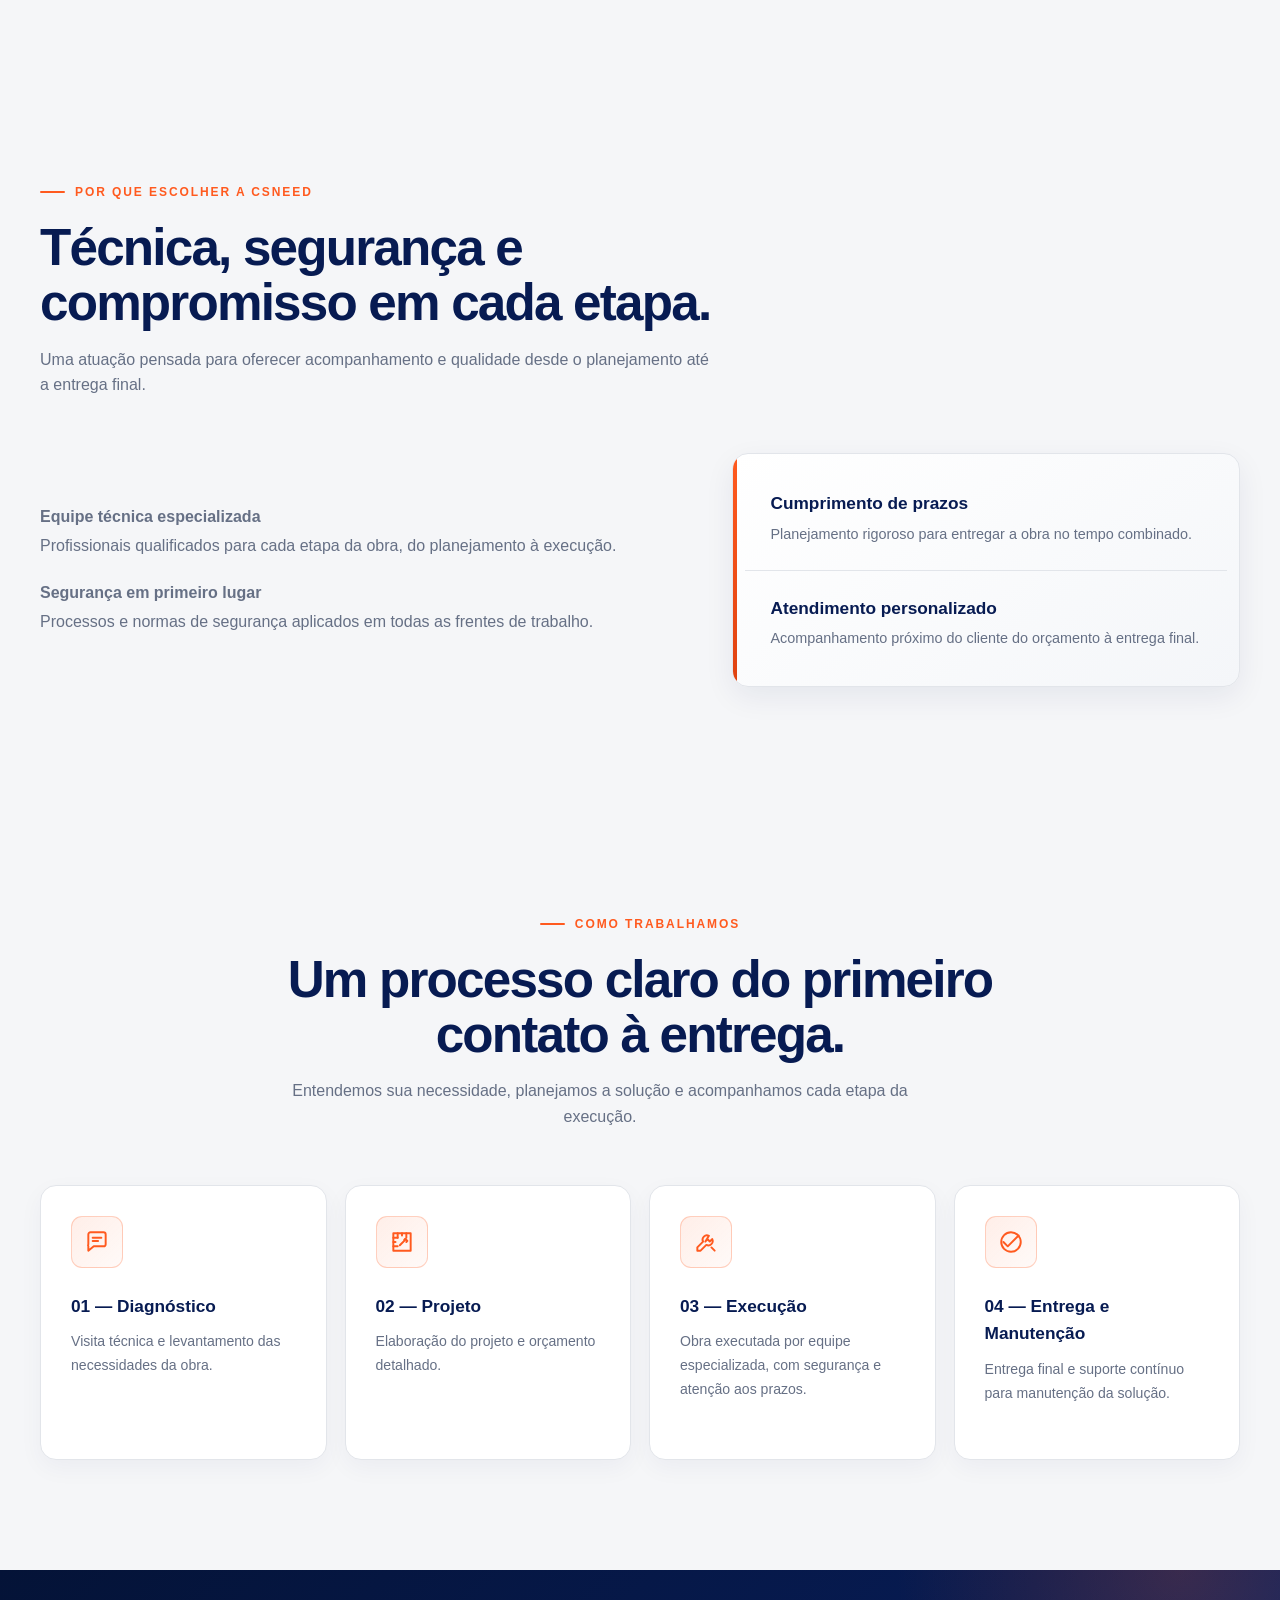
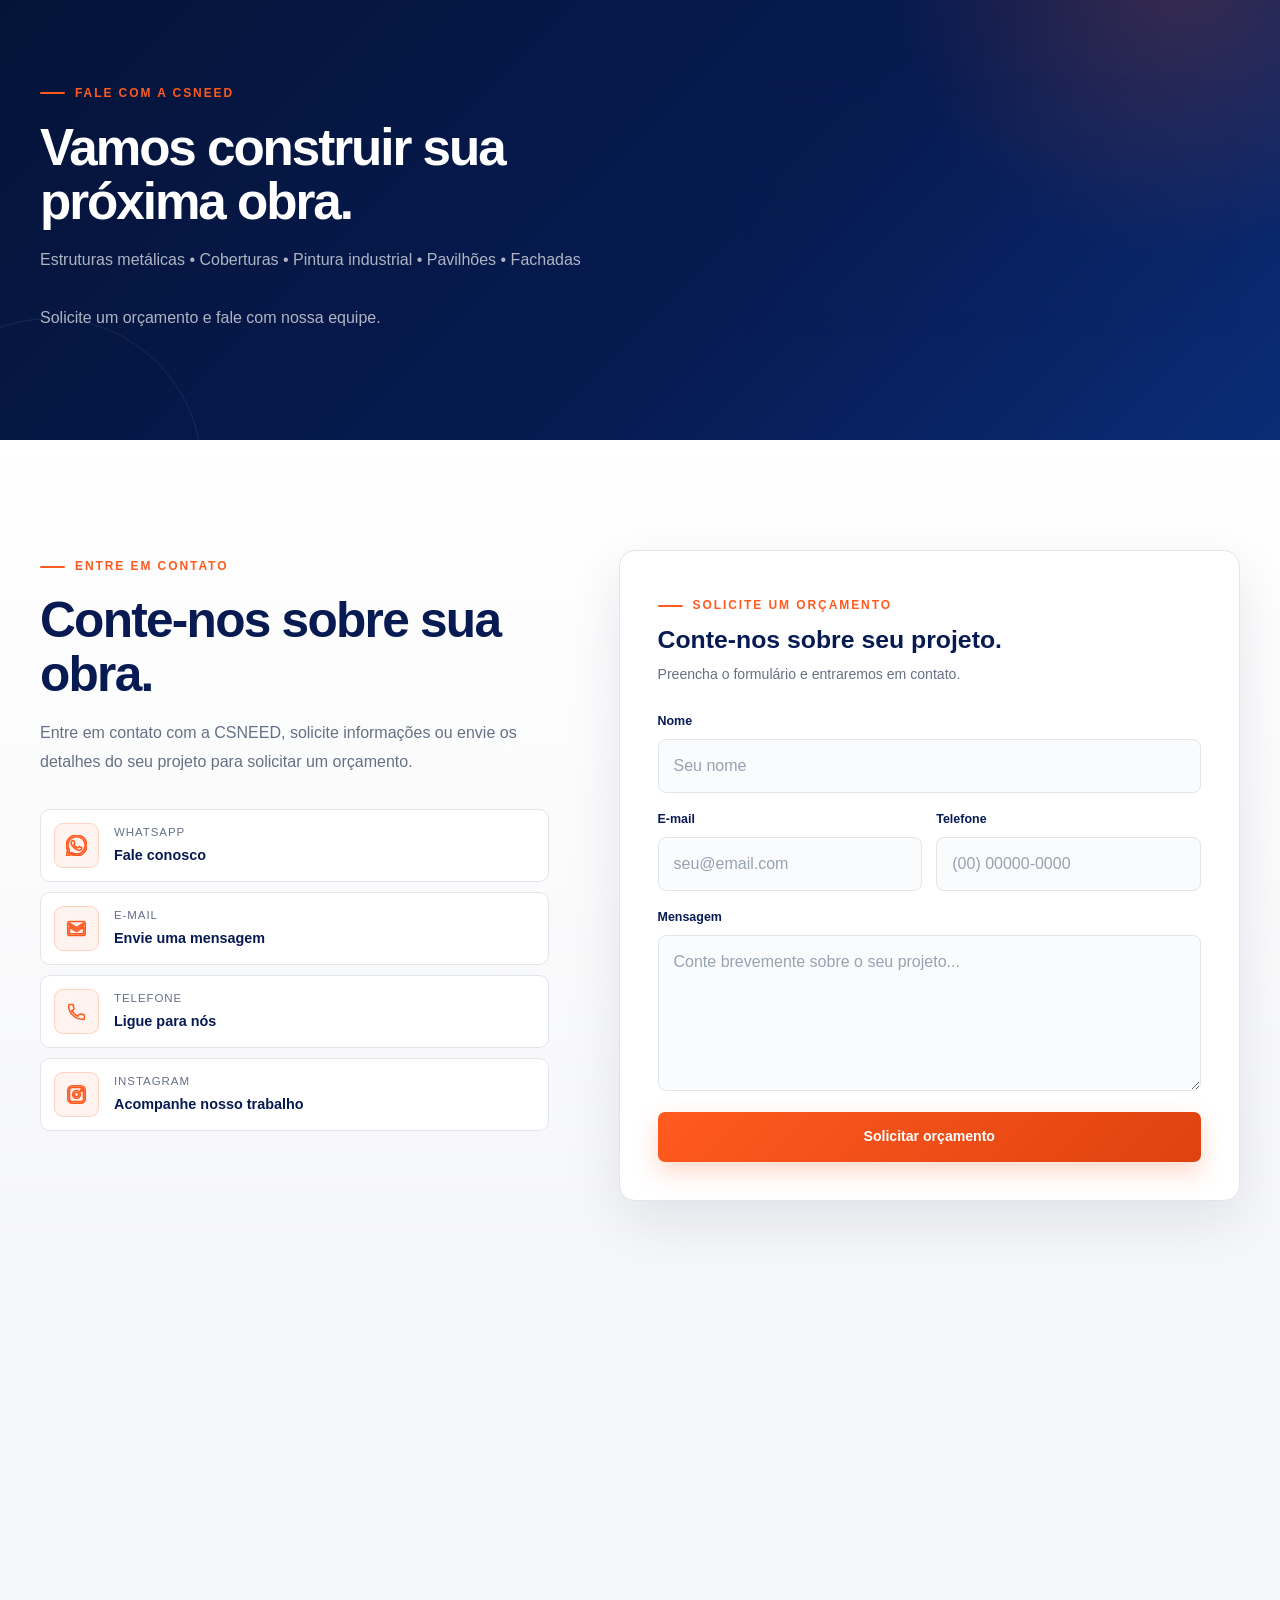
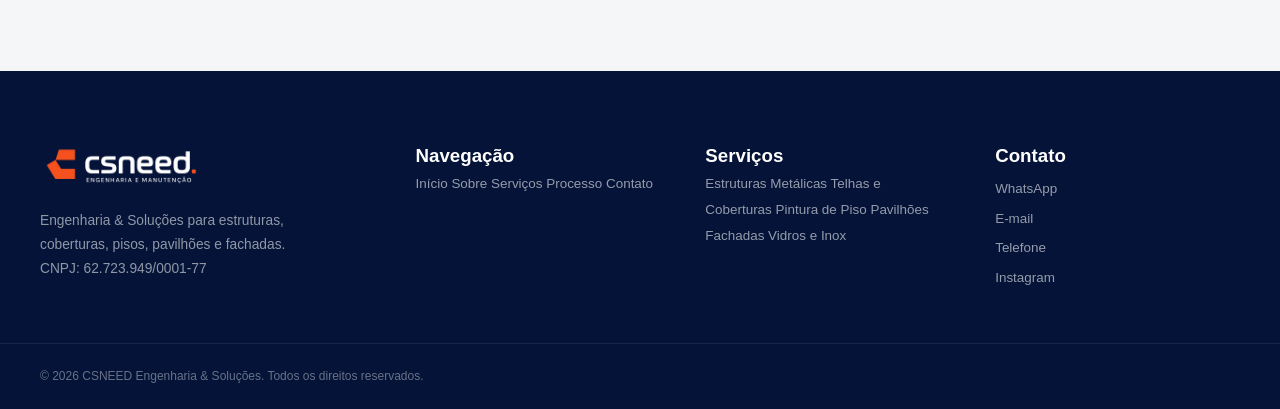
==== commit c5d59557: "Update index.html" ====
--- a/index.html
+++ b/index.html
@@ -897,7 +897,7 @@
 
 
                         <h3>
-                            Fachadas
+                             Pintura de fachadas
                         </h3>
 
 
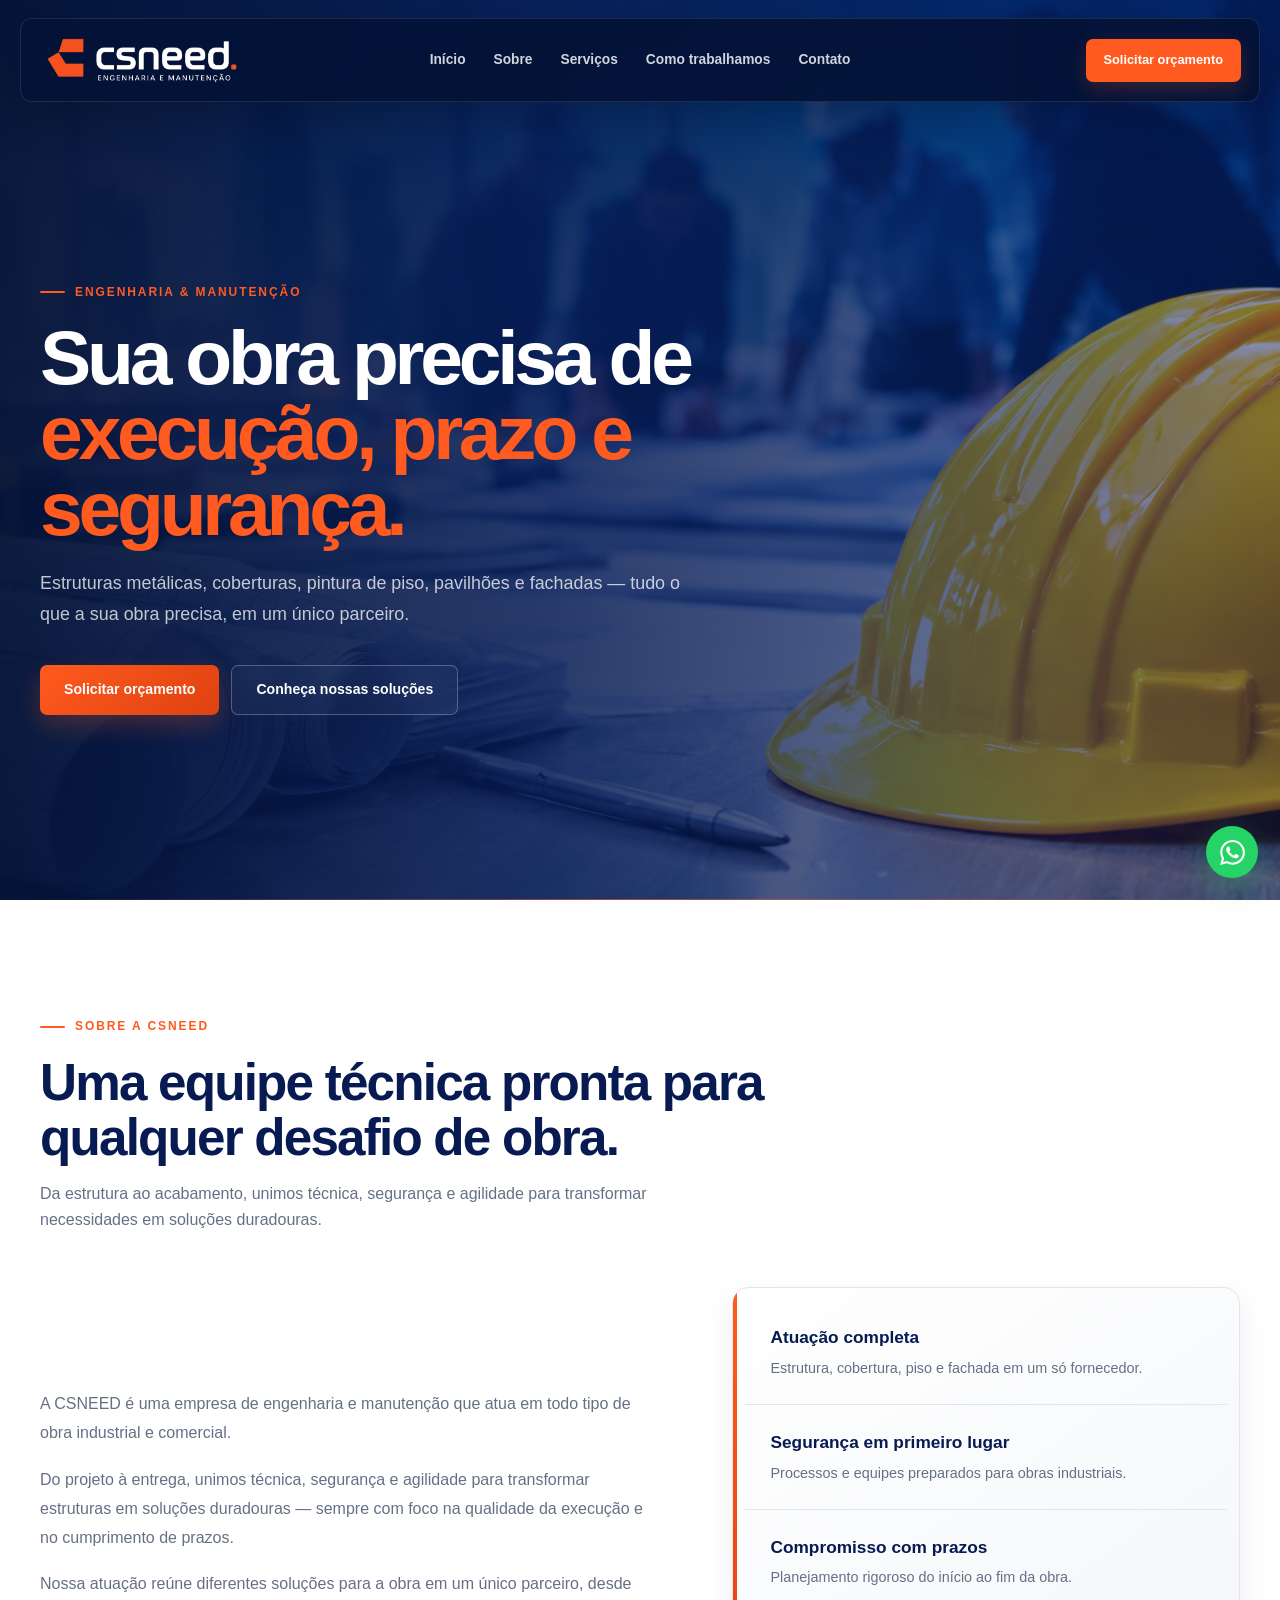
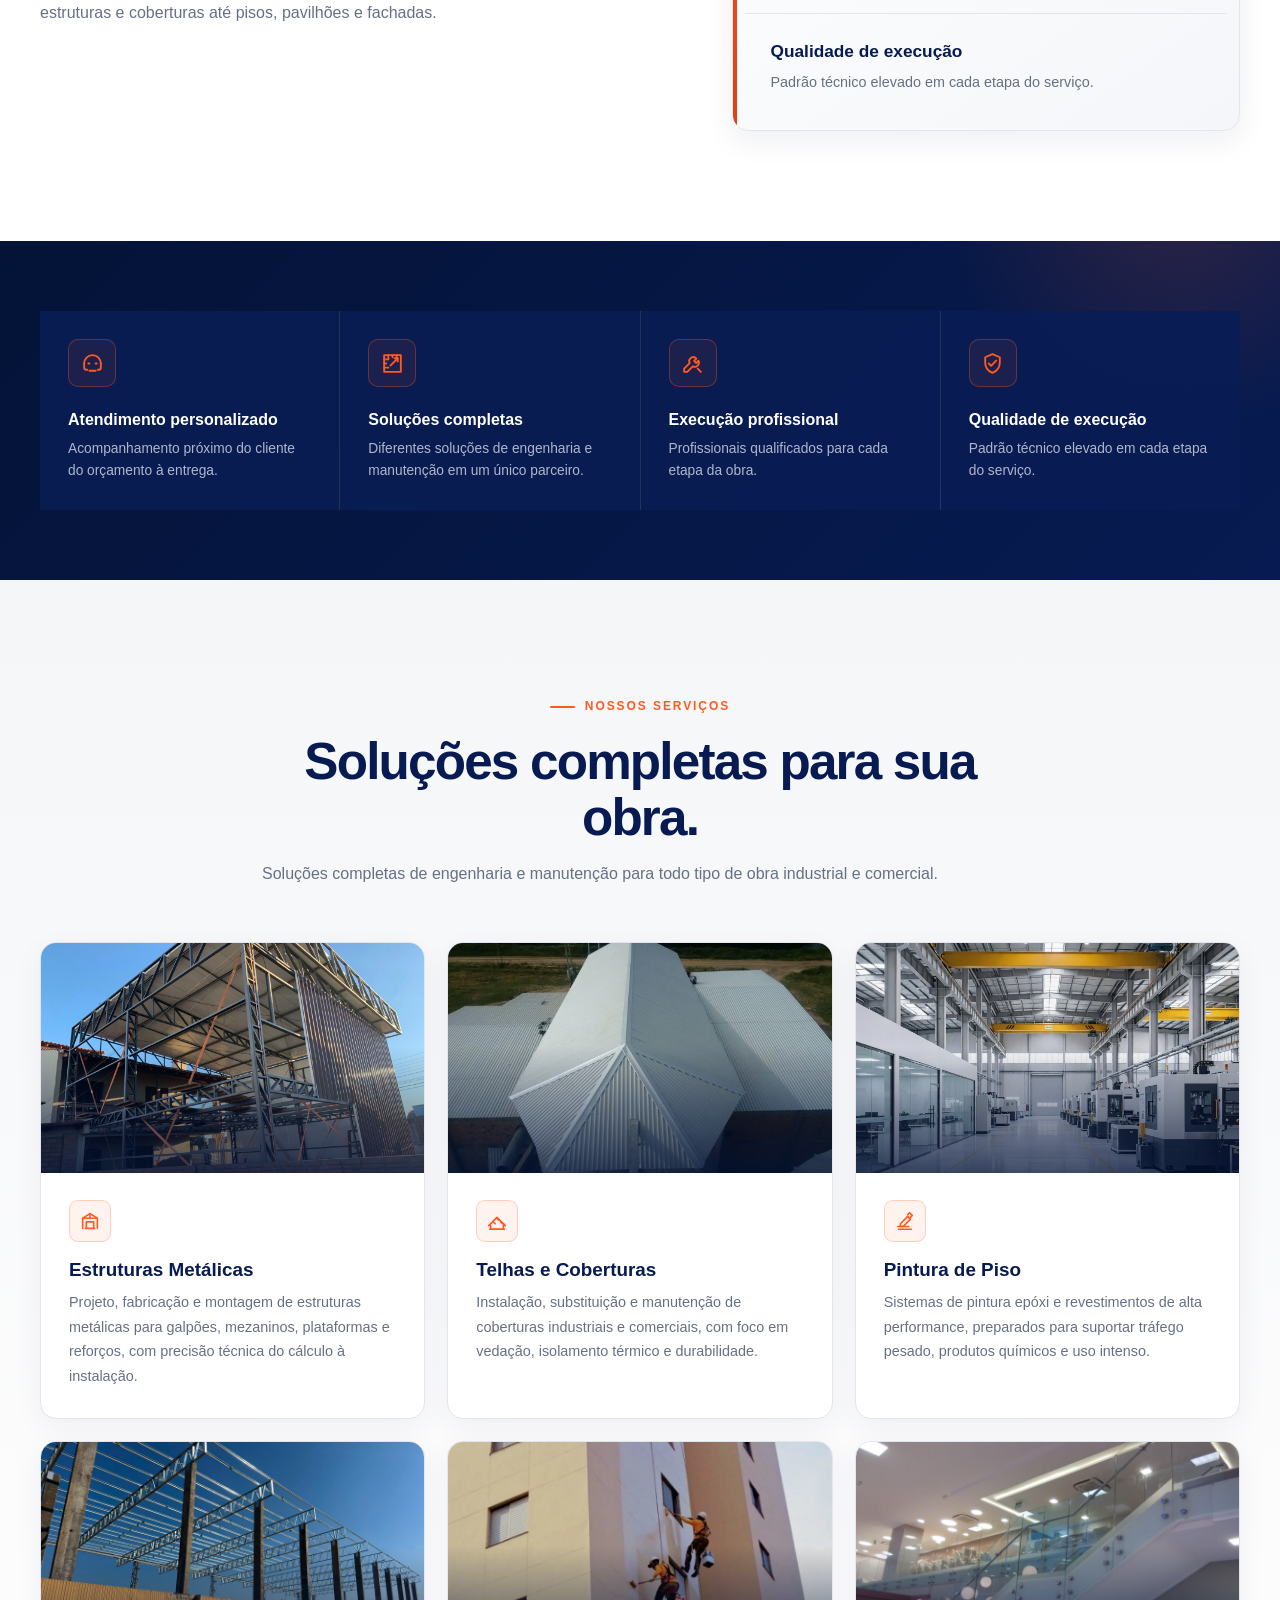
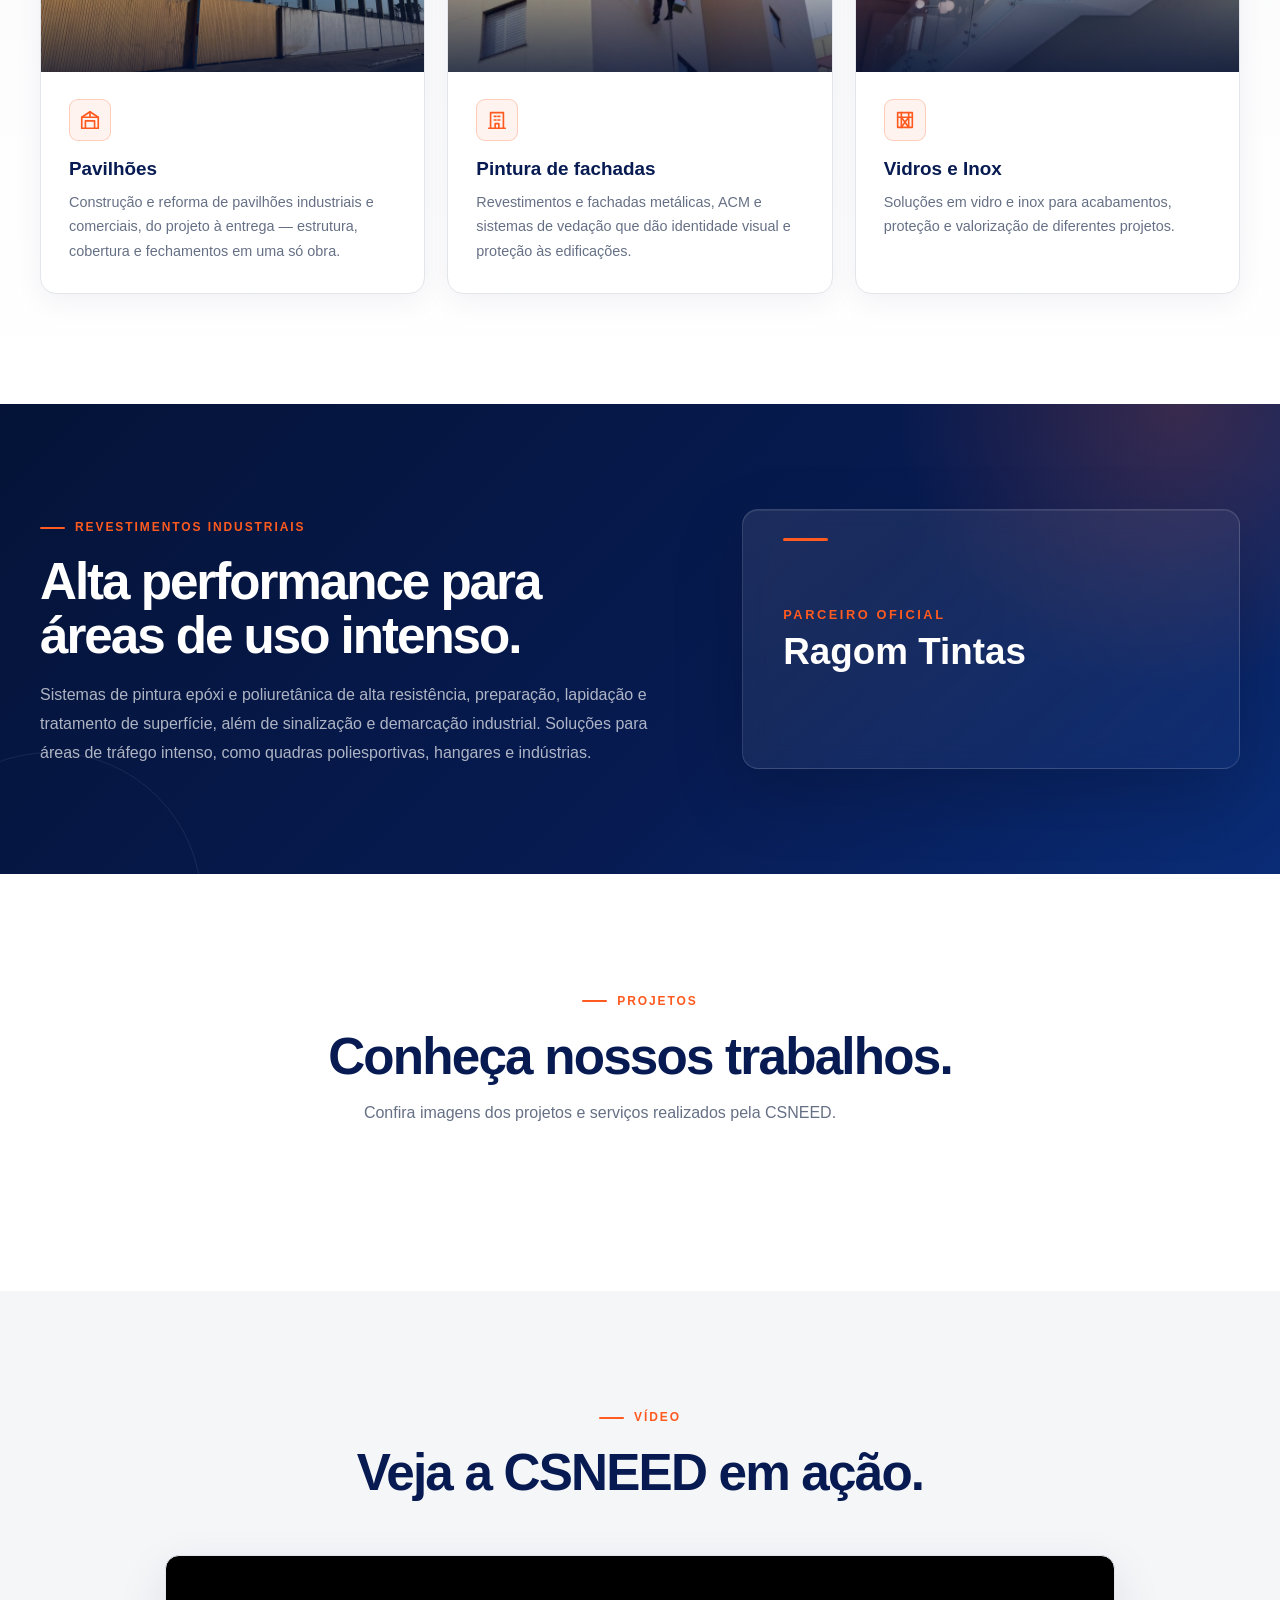
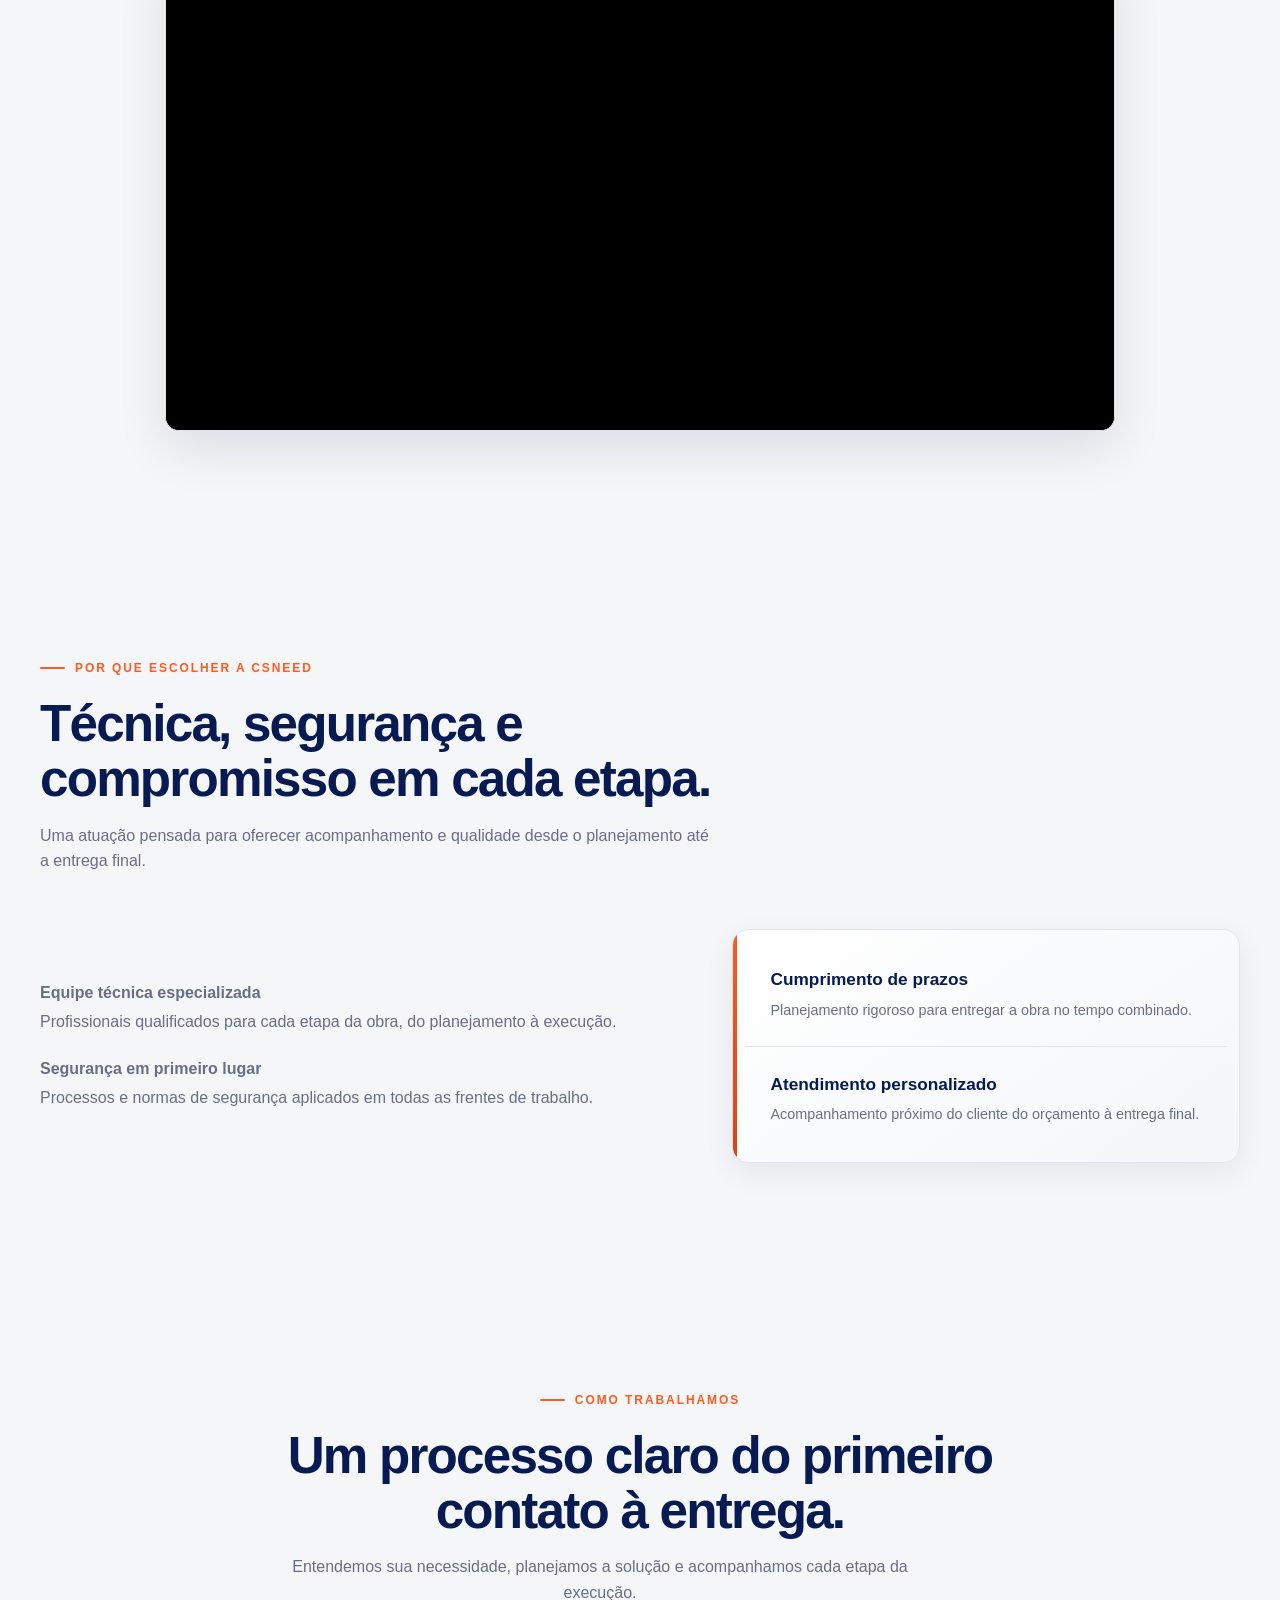
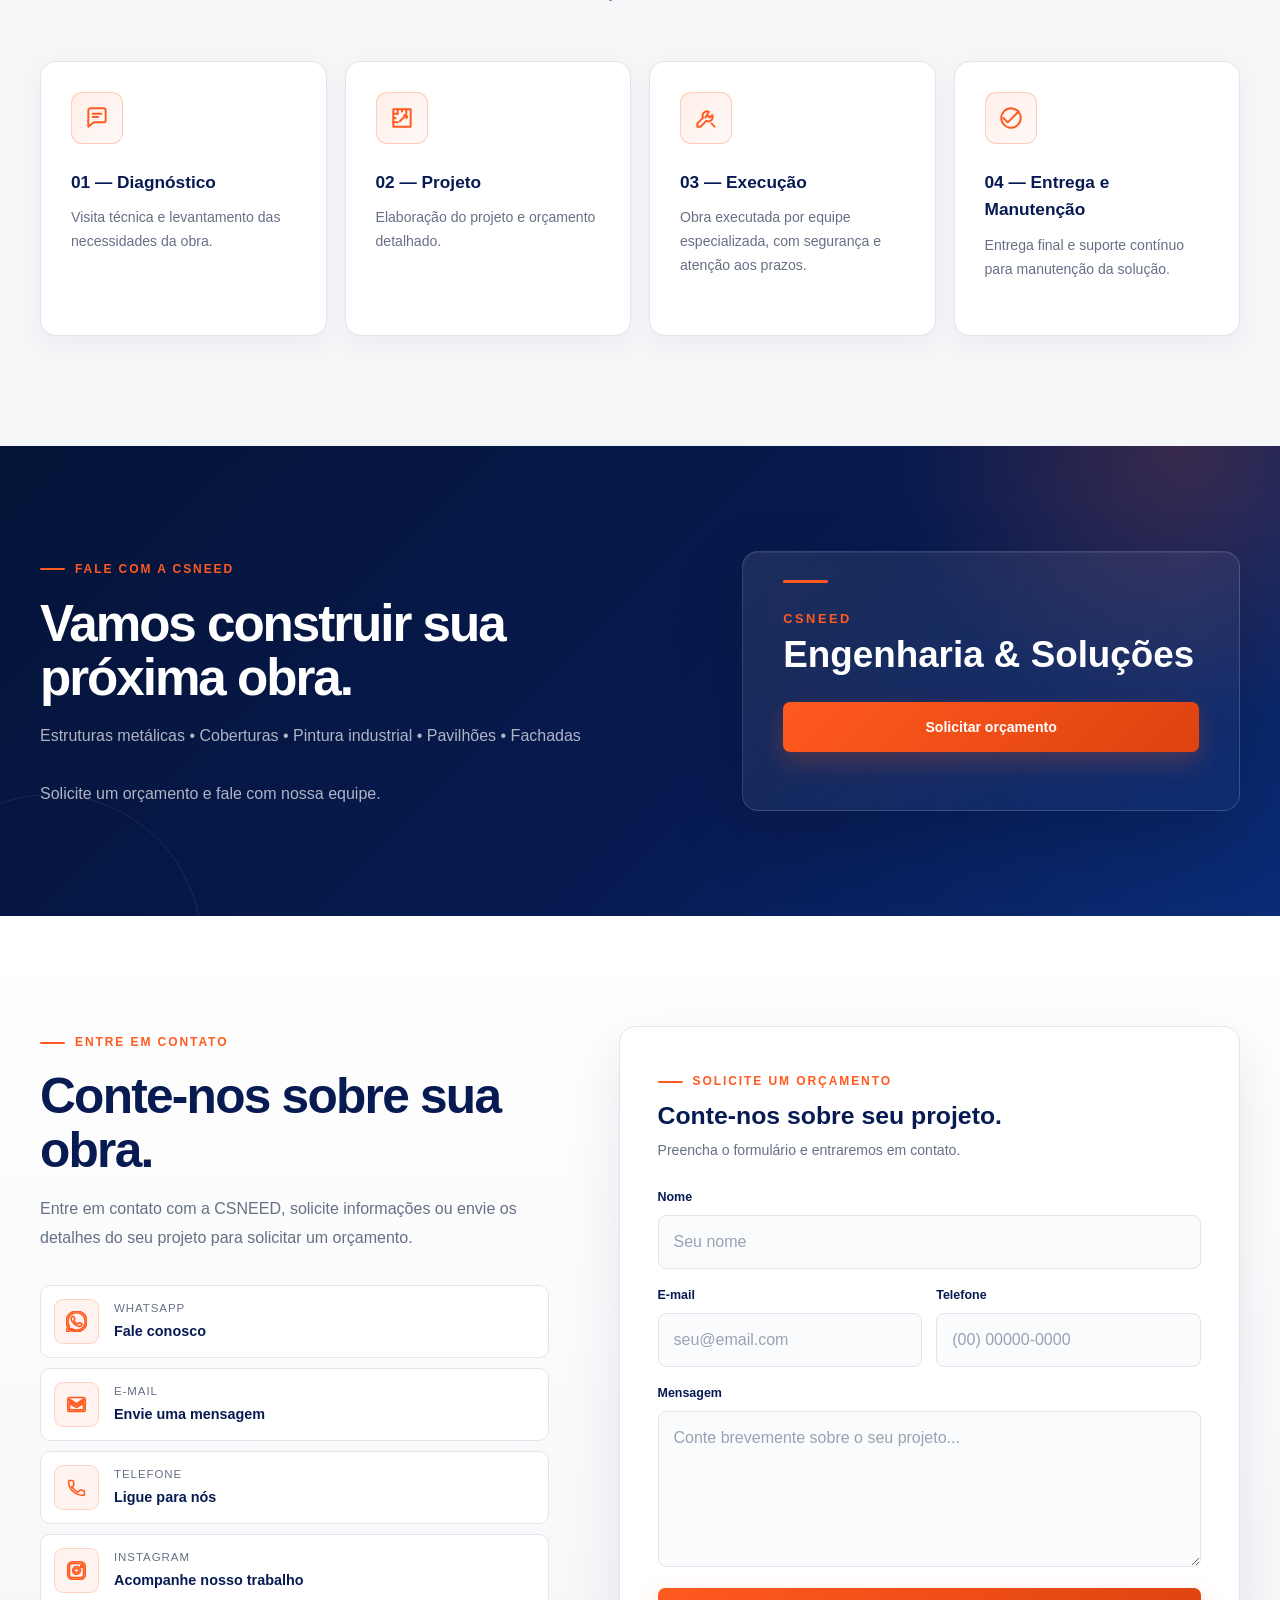
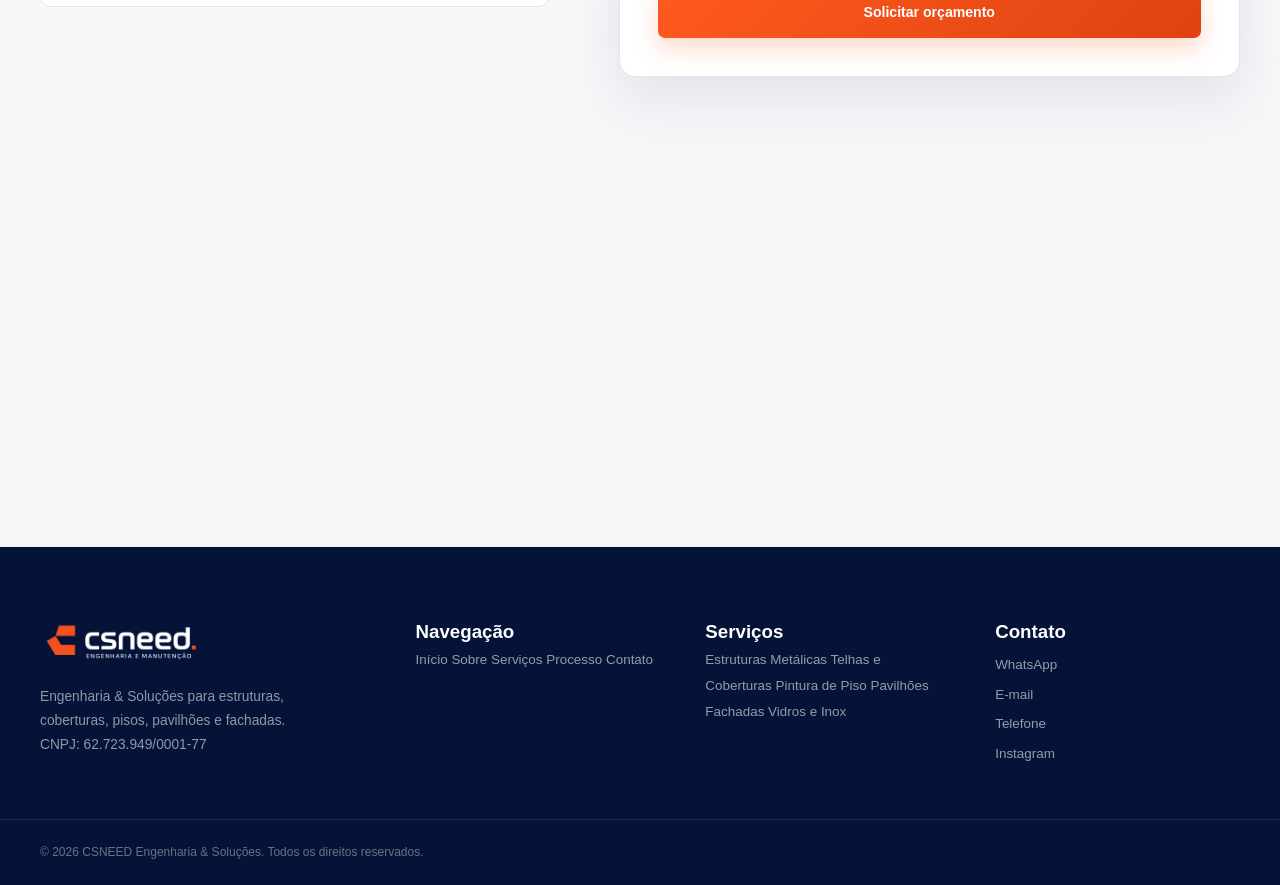
==== commit f117af70: "Update index.html" ====
--- a/index.html
+++ b/index.html
@@ -1114,11 +1114,12 @@
 
             <video
                 class="v8-video"
-                data-v8-video
                 controls
                 preload="metadata"
-                hidden
-            ></video>
+                poster="assets/images/video-capa.jpg">
+                <source src="assets/videos/video-csneed.mp4" type="video/mp4">
+                Seu navegador não suporta vídeo.
+            </video>
 
 
         </div>
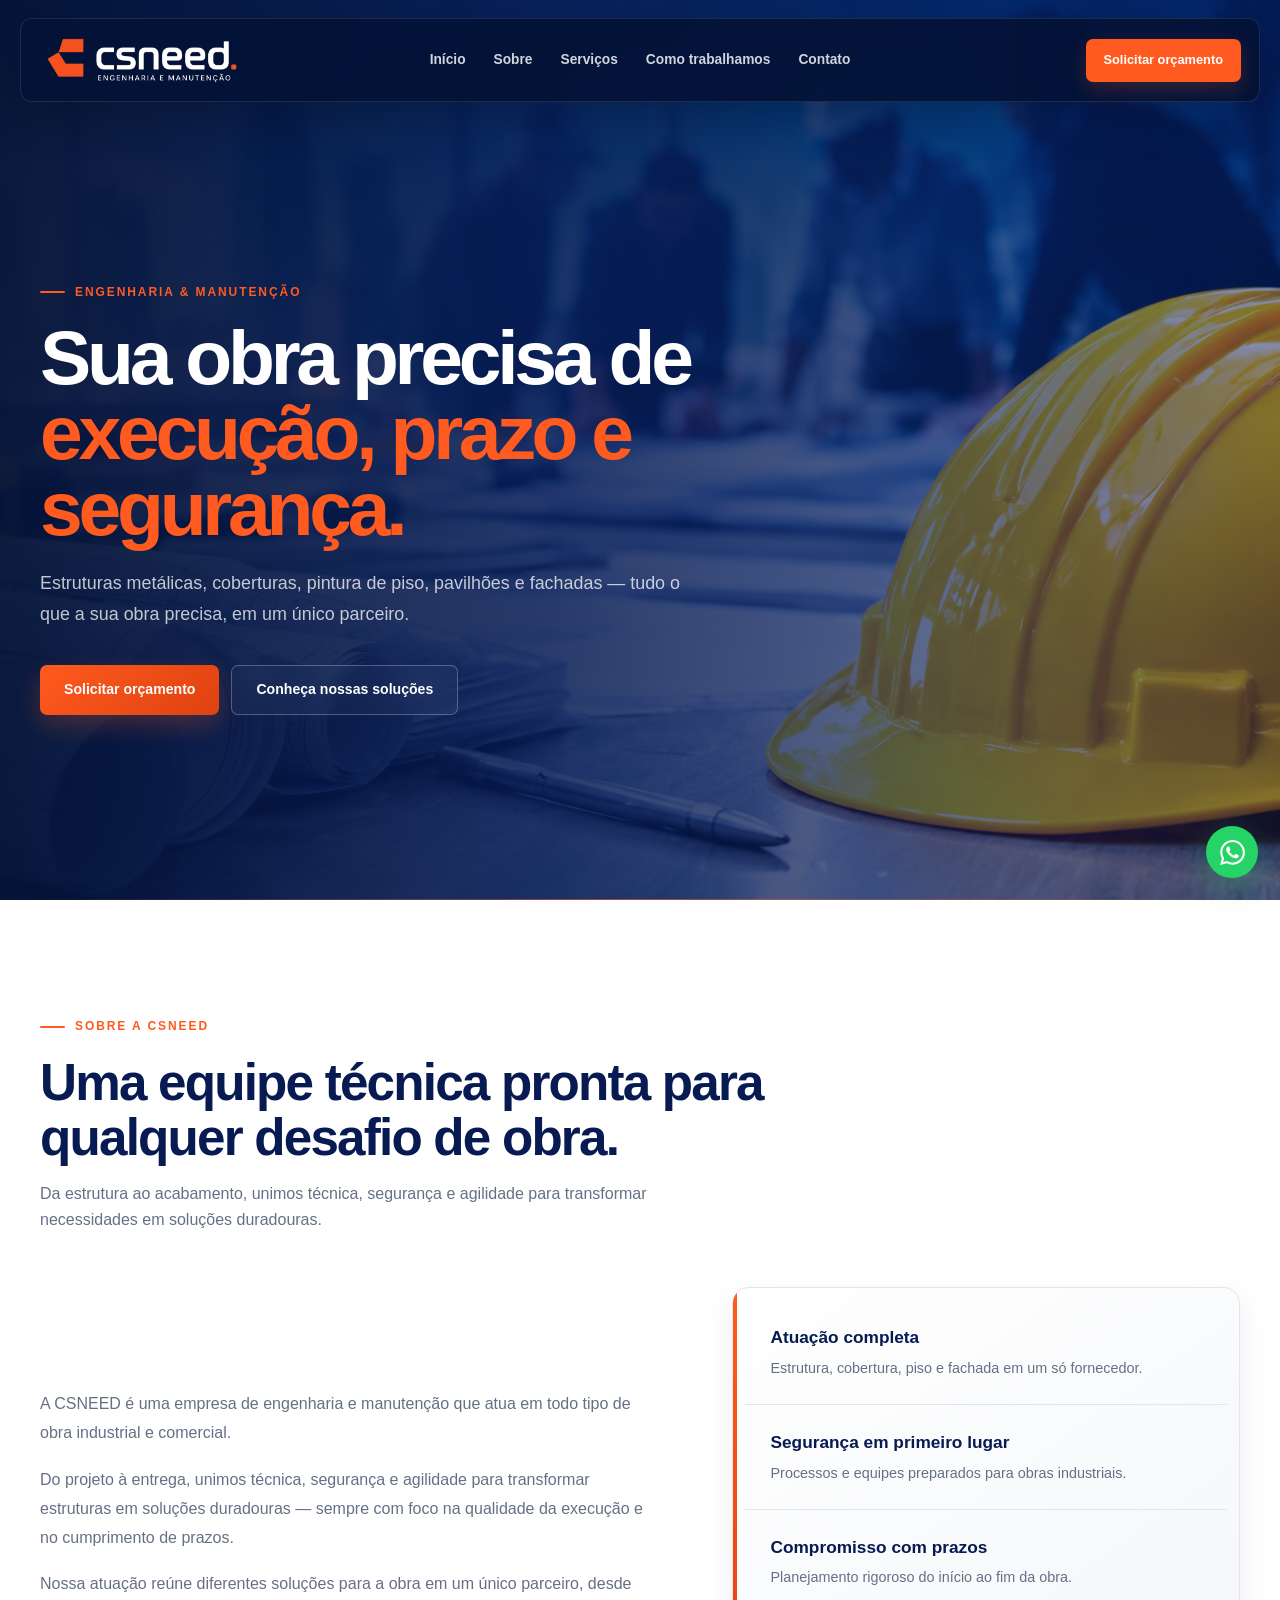
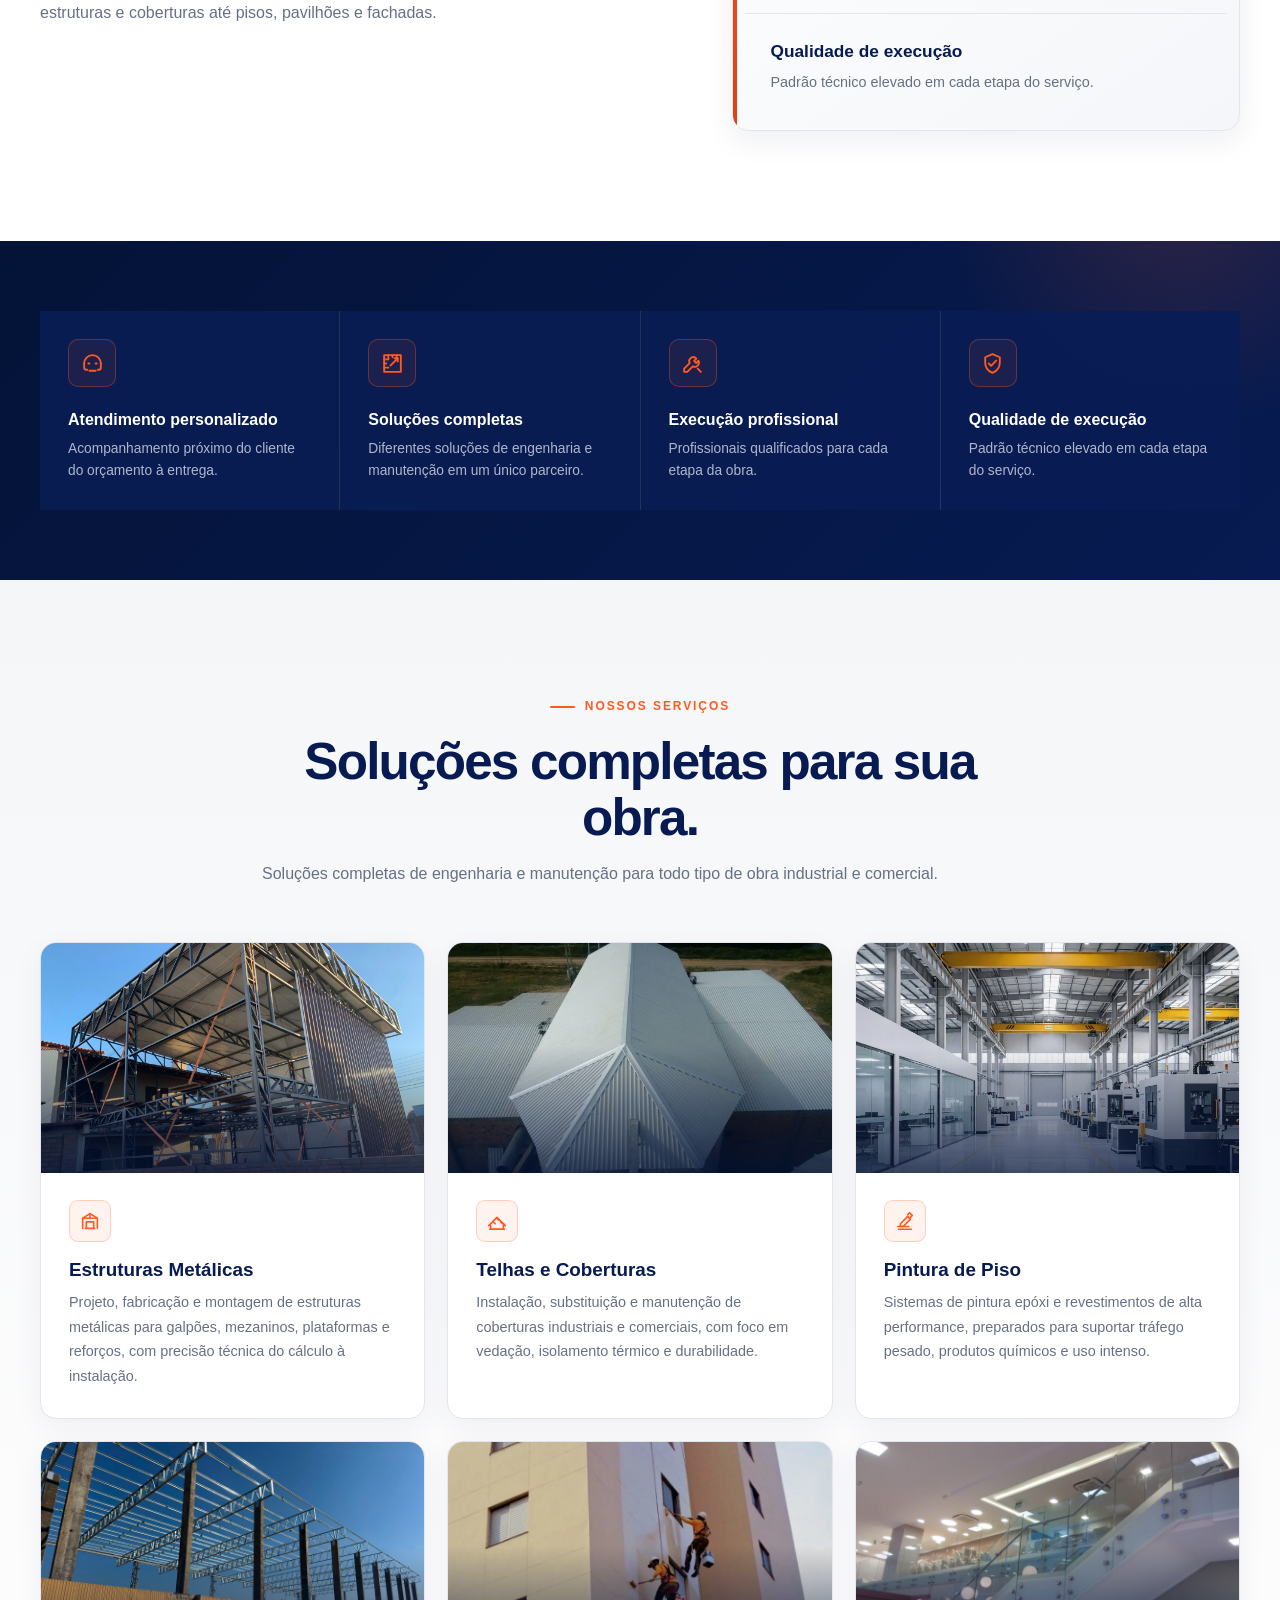
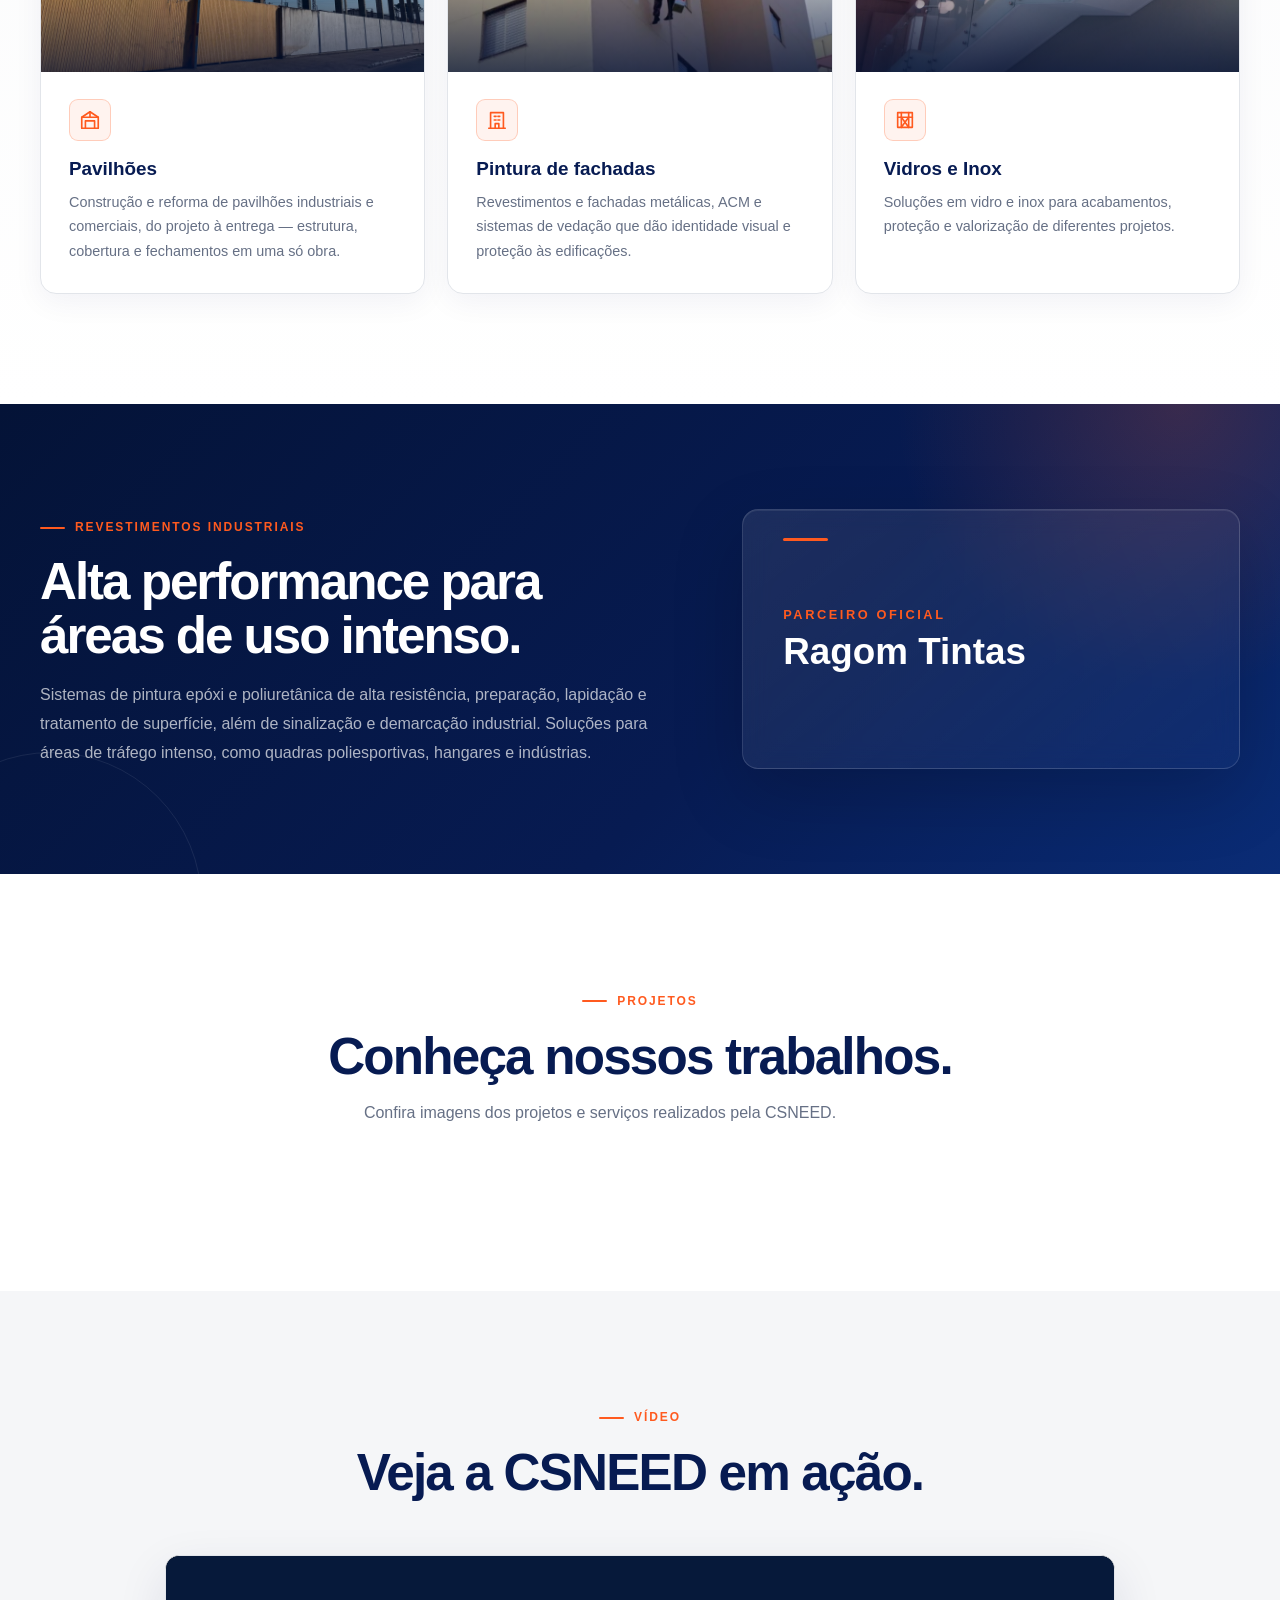
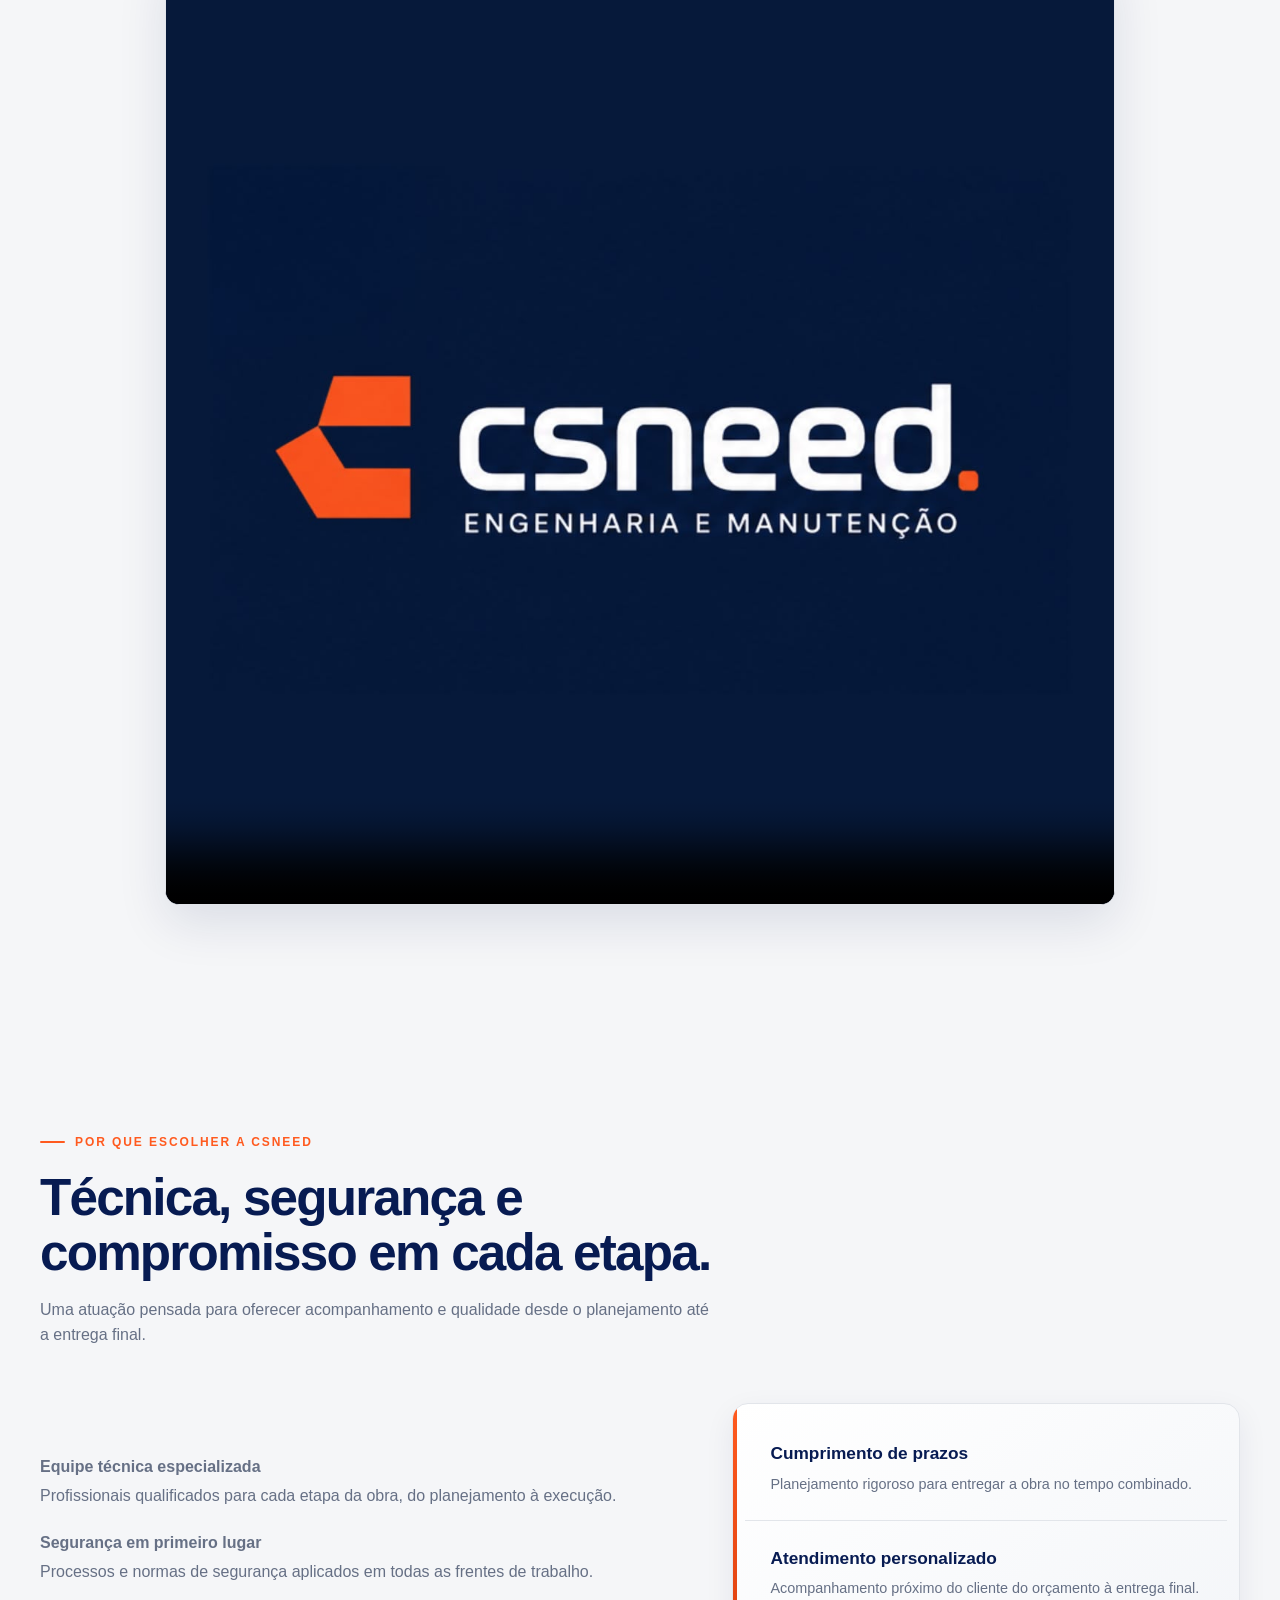
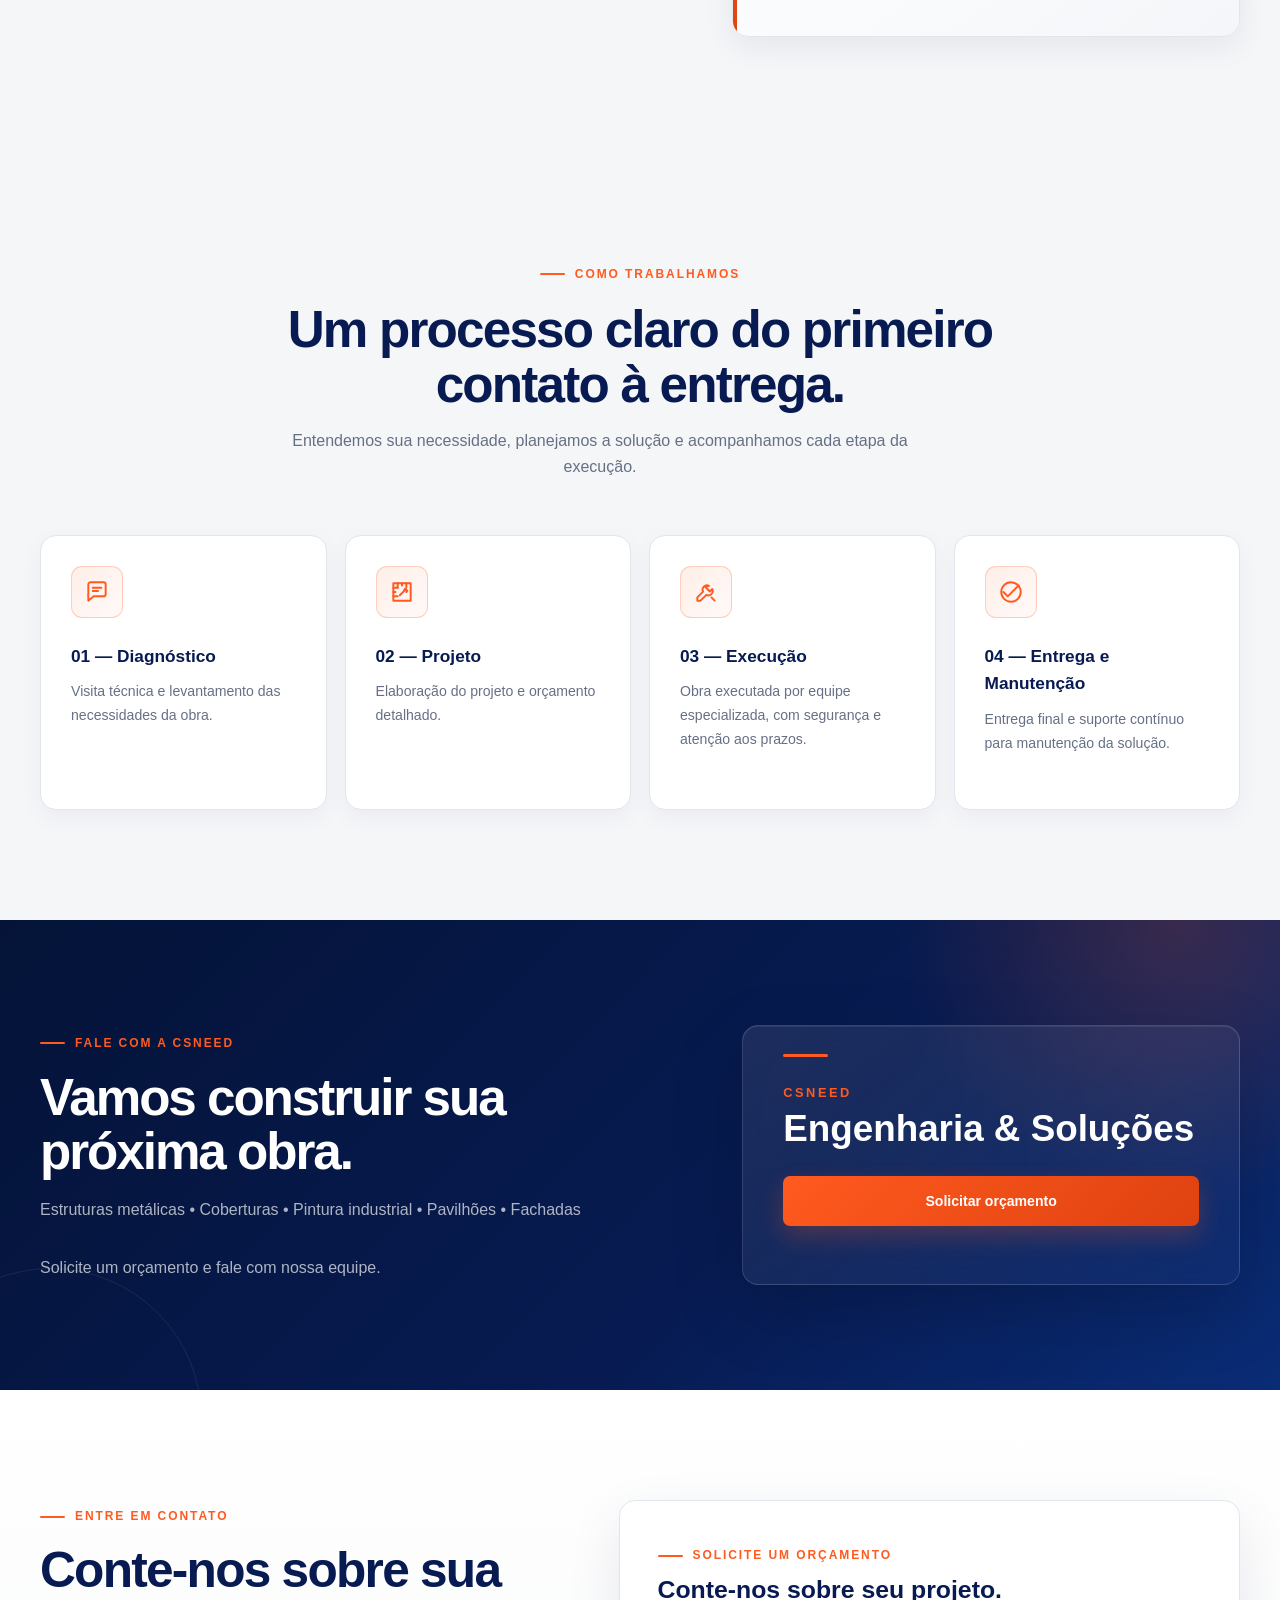
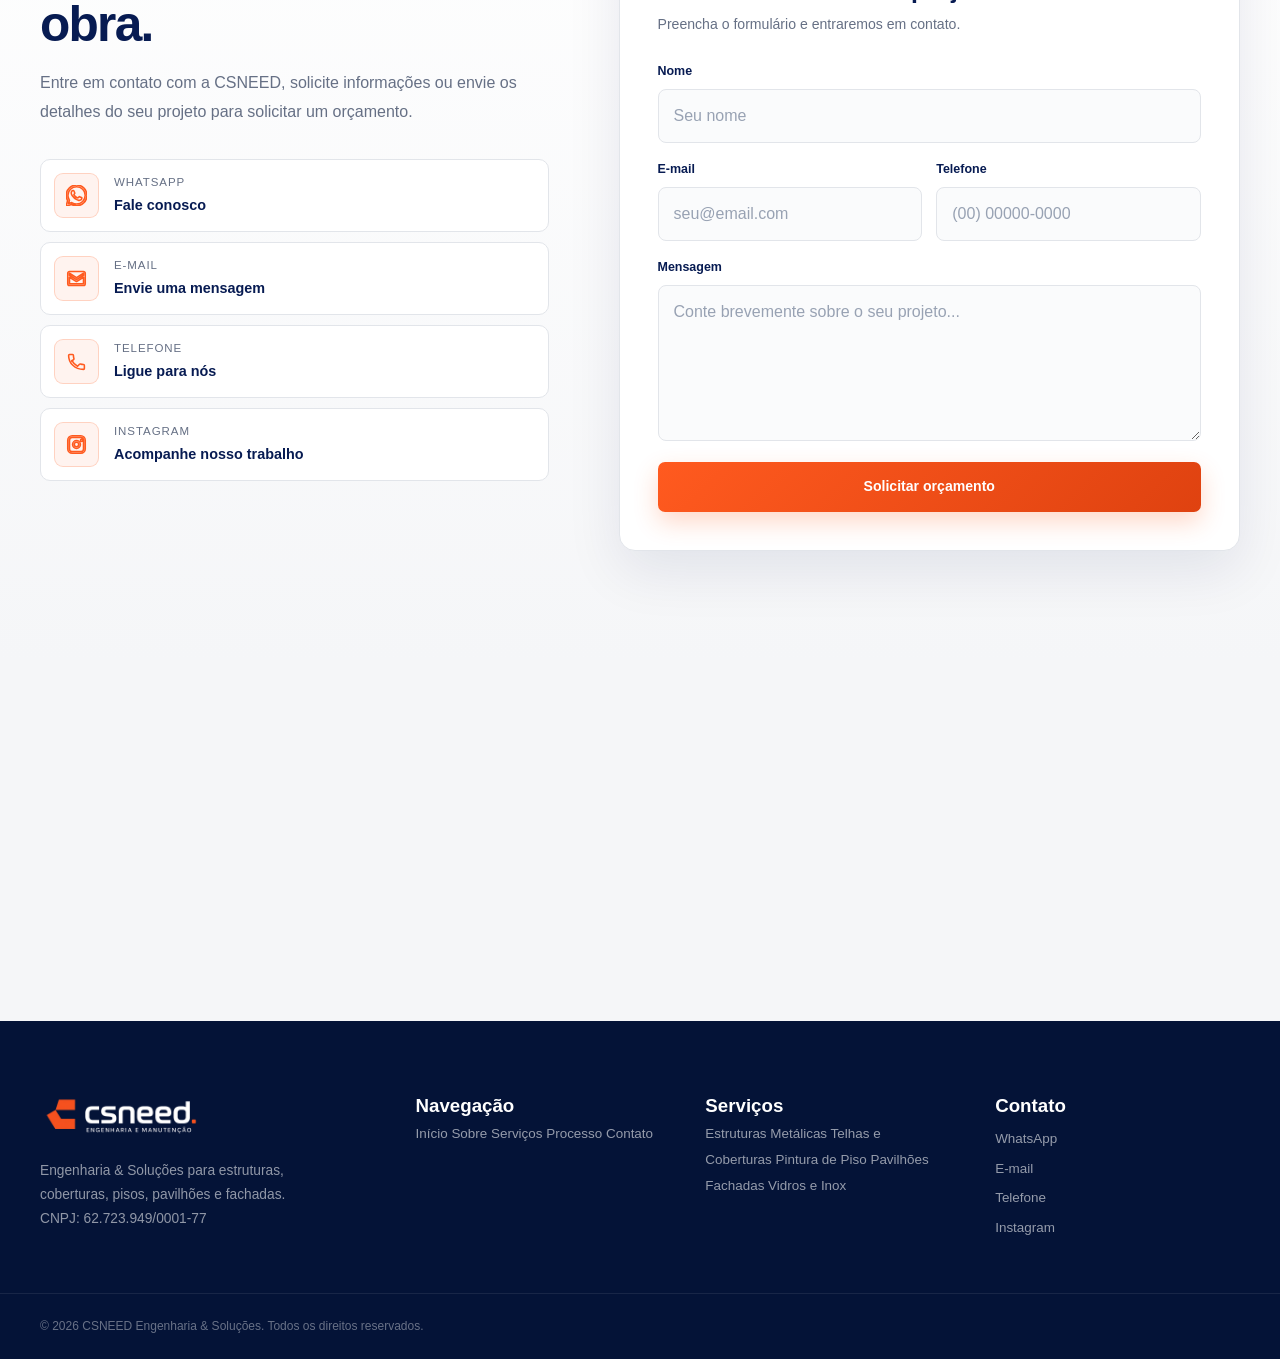
==== commit 06a081d5: "Update index.html" ====
--- a/index.html
+++ b/index.html
@@ -1381,7 +1381,7 @@
 
                         <svg viewBox="0 0 24 24">
 
-                            <path d="M14.7 6.3a4 4 0 0 0-5.4 5.4L4 17v3h3l5.3-5.3a4 4 0 0 0 5.4-5.4l-2.2 2.2-2-2-2.2 2.2Z"></path>
+                            <path d="M14.7 6.3a4 4 0 0 0-5.4 5.4L4 17v3h3l5.3-5.3a4 4 0 0 0 5.4-5.4l-2.2 2.2-2-2-2.2-2.2Z"></path>
 
                             <path d="M17 17l3 3"></path>
 
@@ -2085,7 +2085,7 @@
 
 
     <!-- ======================================================
-         17. JAVASCRIPT DO MENU
+         17. JAVASCRIPT DO MENU + FORMULÁRIO WHATSAPP
          ====================================================== -->
 
     <script>
@@ -2190,6 +2190,131 @@
                 }
 
 
+
+                /* ==================================================
+                   FORMULÁRIO → WHATSAPP
+                   O número é fornecido pelo V8 Loader
+                   ================================================== */
+
+                const contactForm =
+                    document.querySelector(
+                        '[data-v8-form="contact"]'
+                    );
+
+
+                if (contactForm) {
+
+                    contactForm.addEventListener(
+                        "submit",
+                        function (event) {
+
+                            event.preventDefault();
+
+
+                            /* ==========================================
+                               LOCALIZA O WHATSAPP CONFIGURADO NO V8
+                               ========================================== */
+
+                            const whatsappLink =
+                                document.querySelector(
+                                    '[data-v8="contact.whatsapp"]'
+                                );
+
+
+                            if (
+                                !whatsappLink ||
+                                !whatsappLink.href ||
+                                !whatsappLink.href.includes("wa.me/")
+                            ) {
+
+                                alert(
+                                    "Não foi possível localizar o WhatsApp. Tente novamente."
+                                );
+
+                                return;
+
+                            }
+
+
+                            /* ==========================================
+                               DADOS DO FORMULÁRIO
+                               ========================================== */
+
+                            const nome =
+                                document
+                                    .getElementById("nome")
+                                    ?.value
+                                    .trim() || "";
+
+
+                            const email =
+                                document
+                                    .getElementById("email")
+                                    ?.value
+                                    .trim() || "";
+
+
+                            const telefone =
+                                document
+                                    .getElementById("telefone")
+                                    ?.value
+                                    .trim() || "";
+
+
+                            const mensagem =
+                                document
+                                    .getElementById("mensagem")
+                                    ?.value
+                                    .trim() || "";
+
+
+                            /* ==========================================
+                               MENSAGEM QUE SERÁ ABERTA NO WHATSAPP
+                               ========================================== */
+
+                            const texto =
+`Olá! Vim pelo site da CSNEED e gostaria de solicitar um orçamento.
+
+Nome: ${nome}
+E-mail: ${email}
+Telefone: ${telefone || "Não informado"}
+
+Mensagem:
+${mensagem}`;
+
+
+                            /* ==========================================
+                               CRIA A URL DO WHATSAPP
+                               ========================================== */
+
+                            const whatsappUrl =
+                                new URL(
+                                    whatsappLink.href
+                                );
+
+
+                            whatsappUrl.searchParams.set(
+                                "text",
+                                texto
+                            );
+
+
+                            /* ==========================================
+                               ABRE O WHATSAPP
+                               ========================================== */
+
+                            window.open(
+                                whatsappUrl.toString(),
+                                "_blank",
+                                "noopener,noreferrer"
+                            );
+
+                        }
+                    );
+
+                }
+
+
             }
         );
 
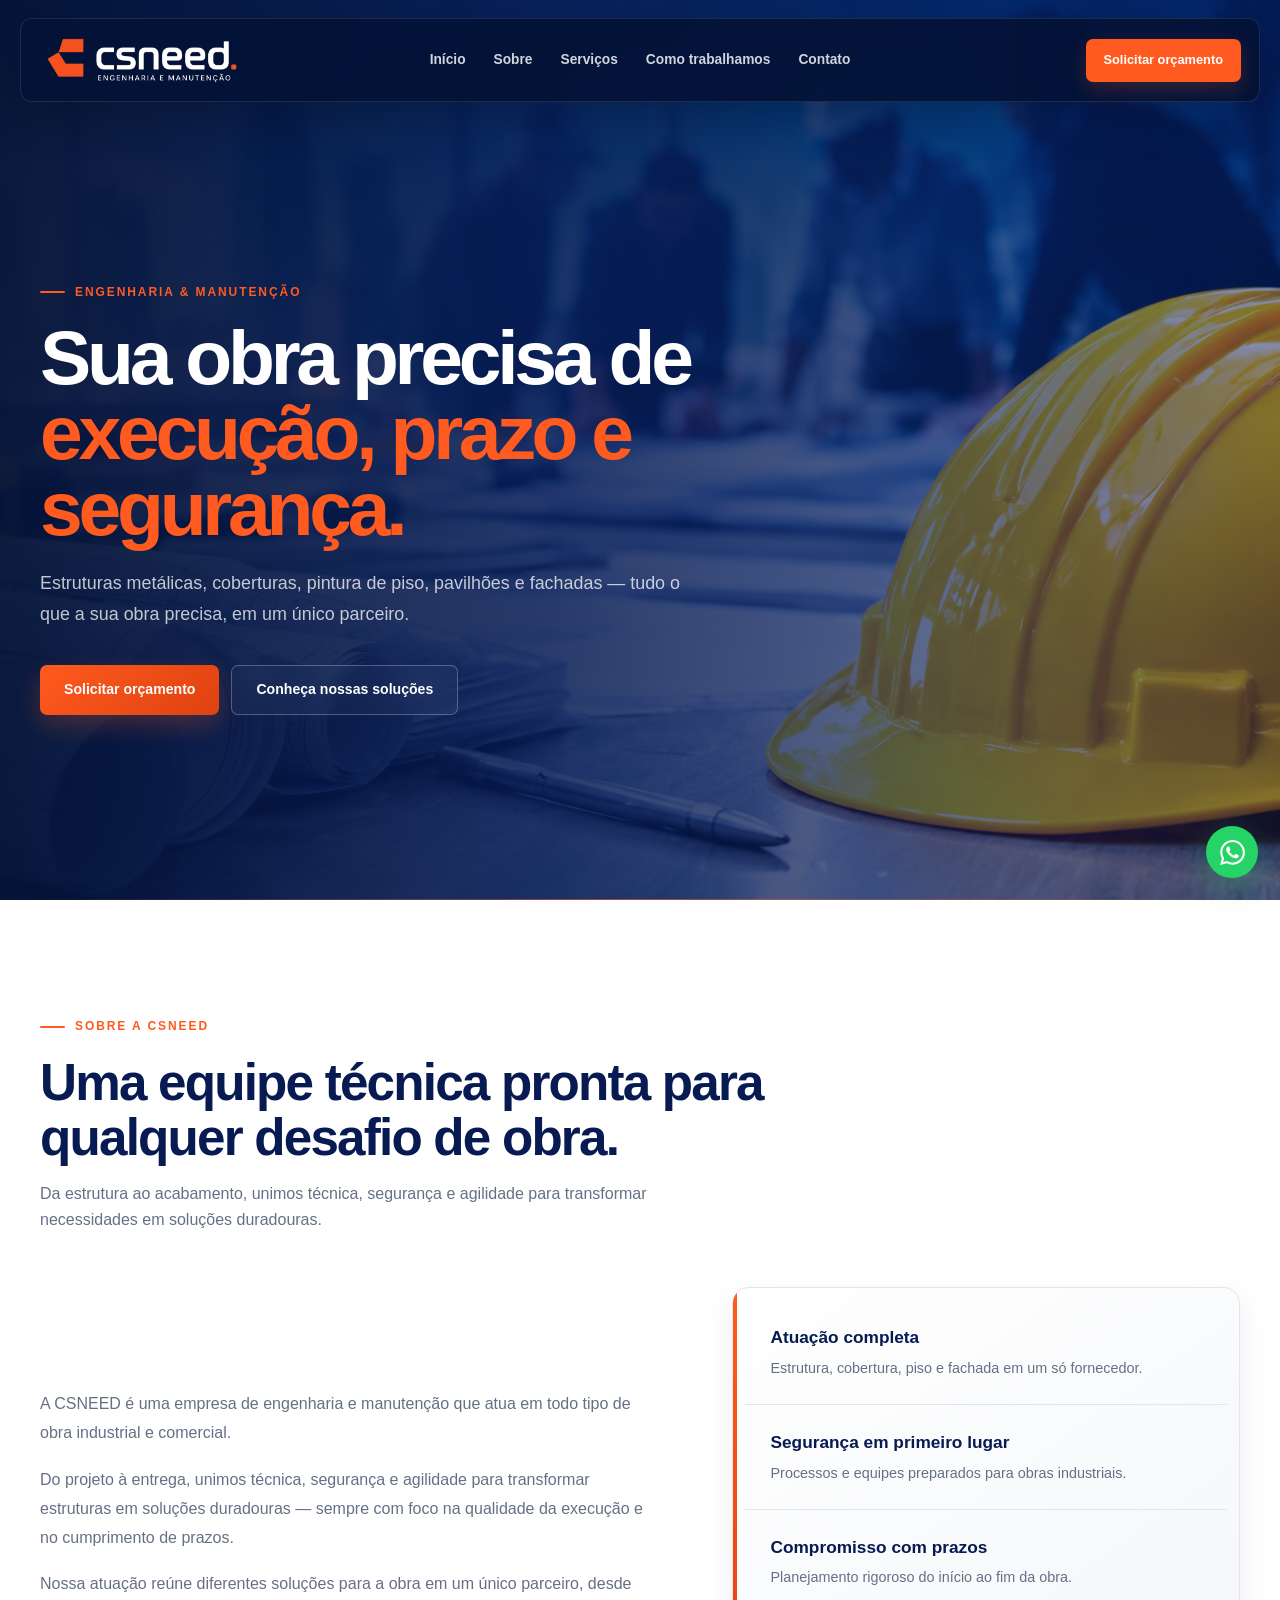
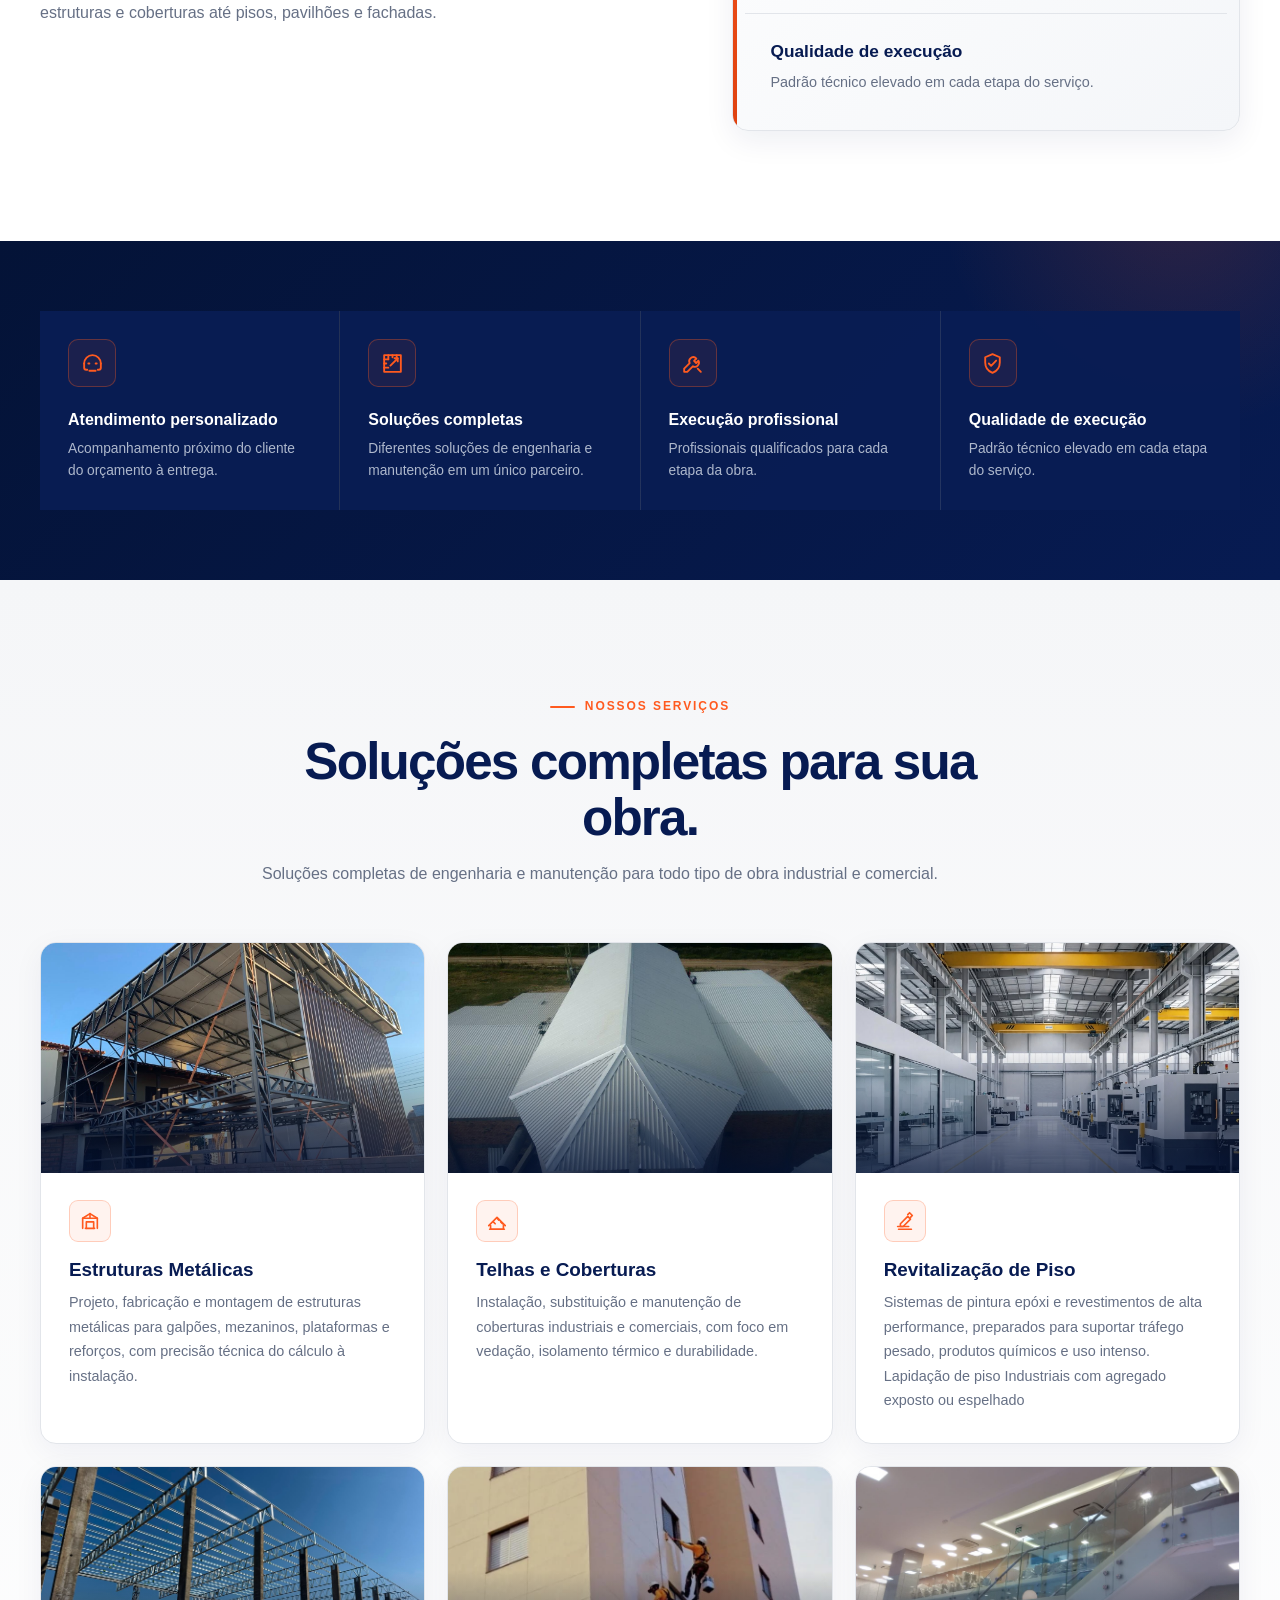
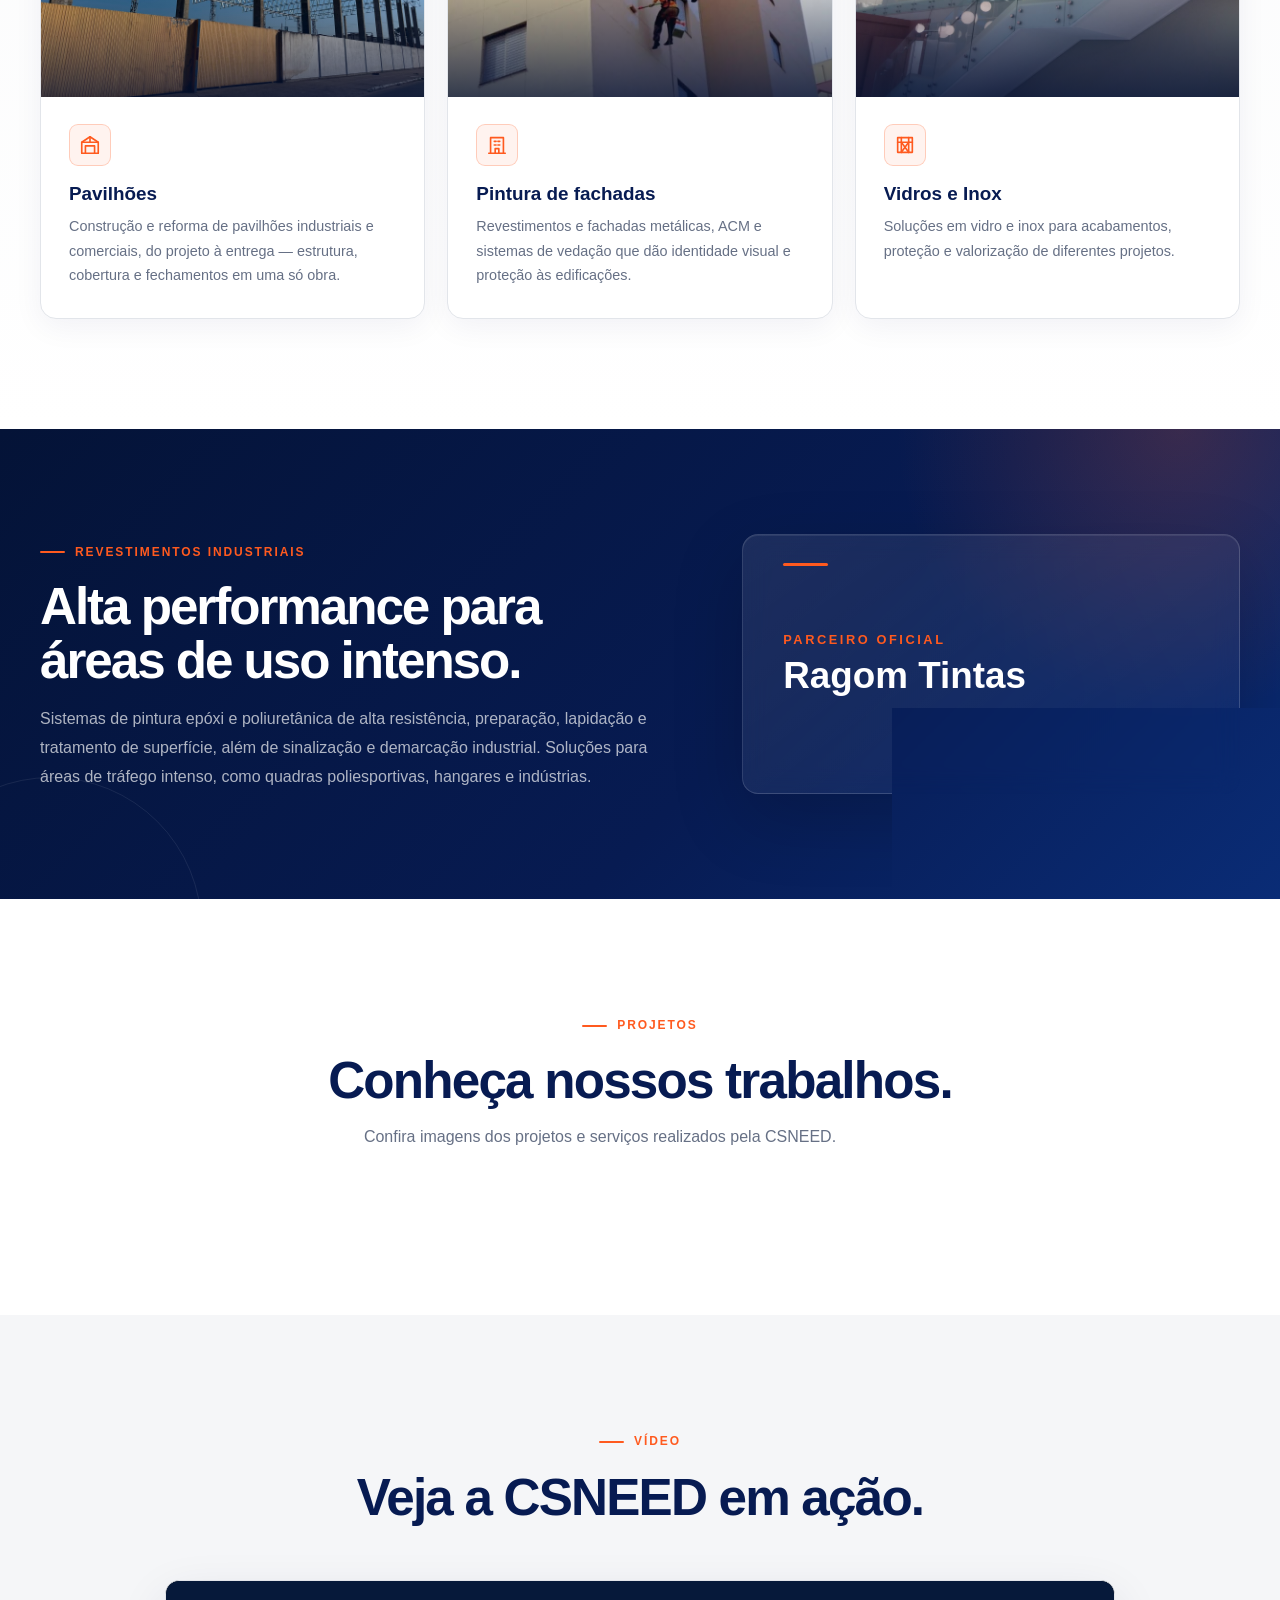
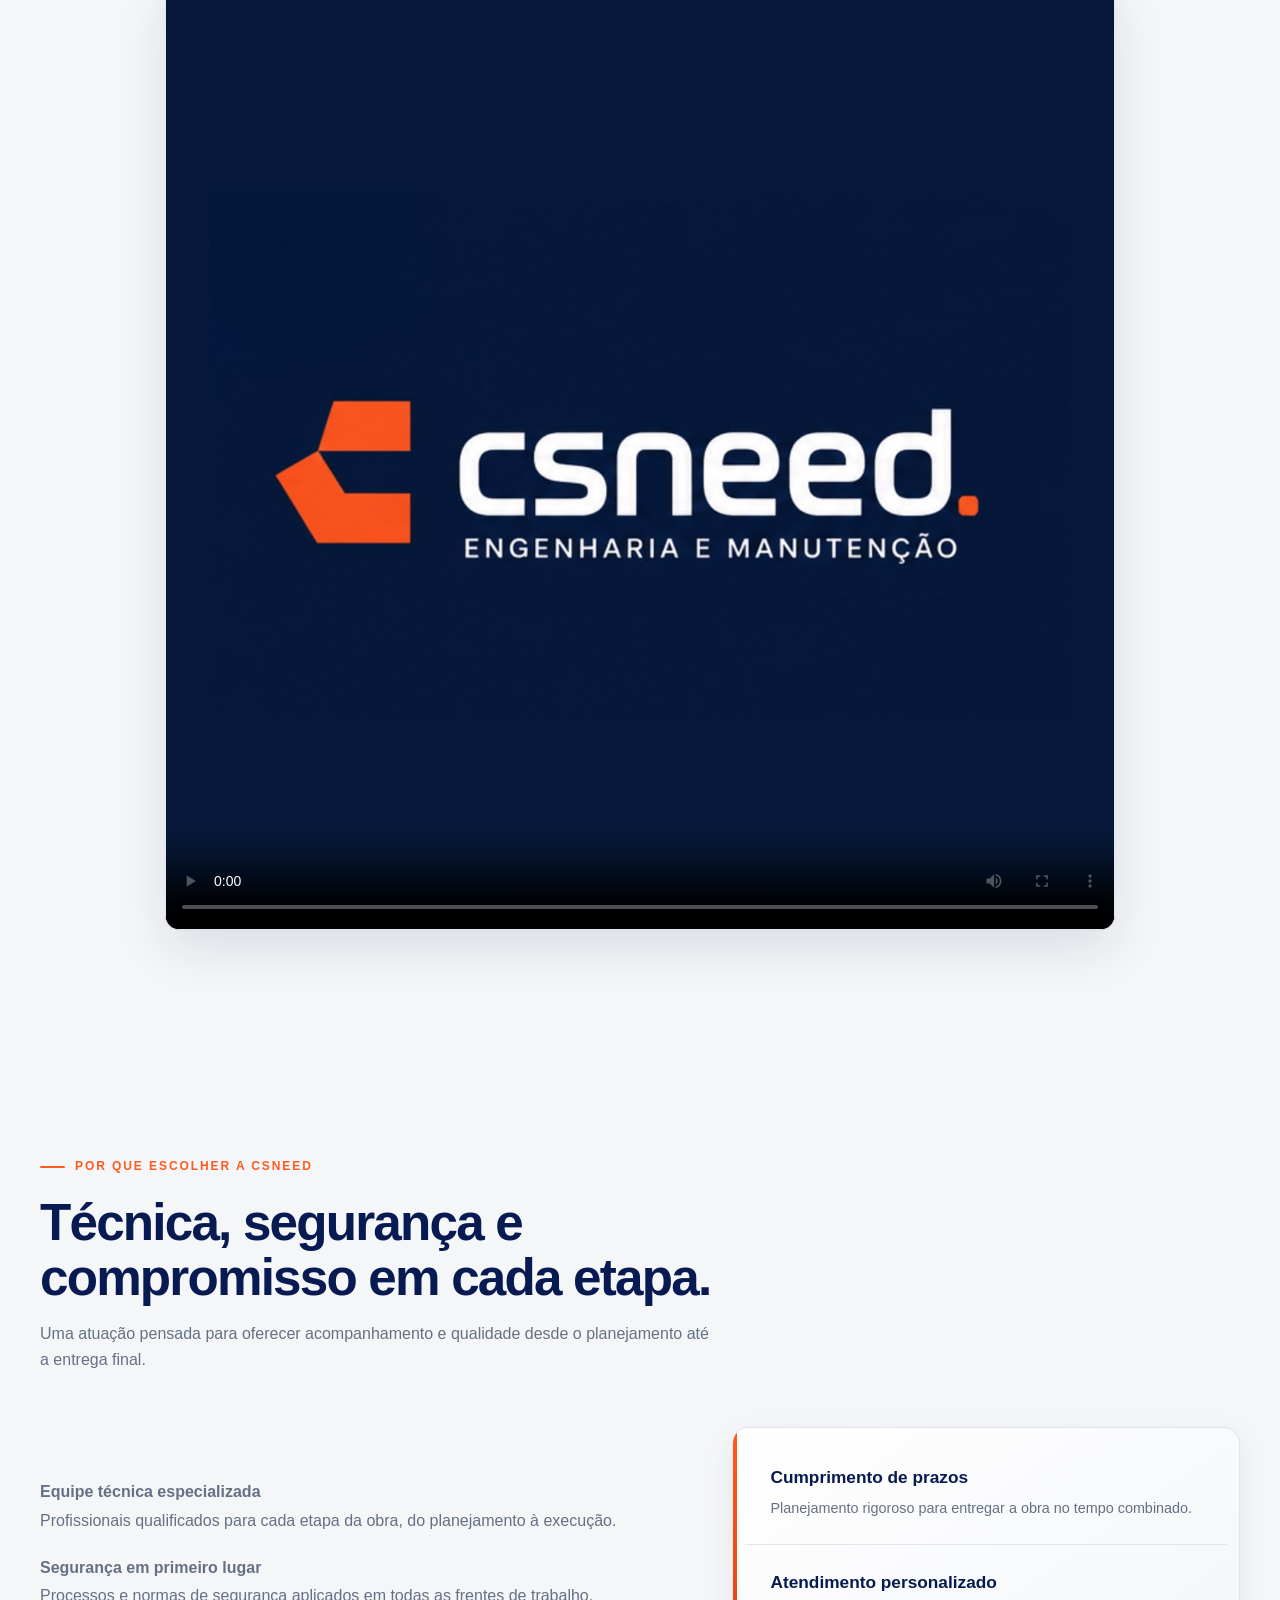
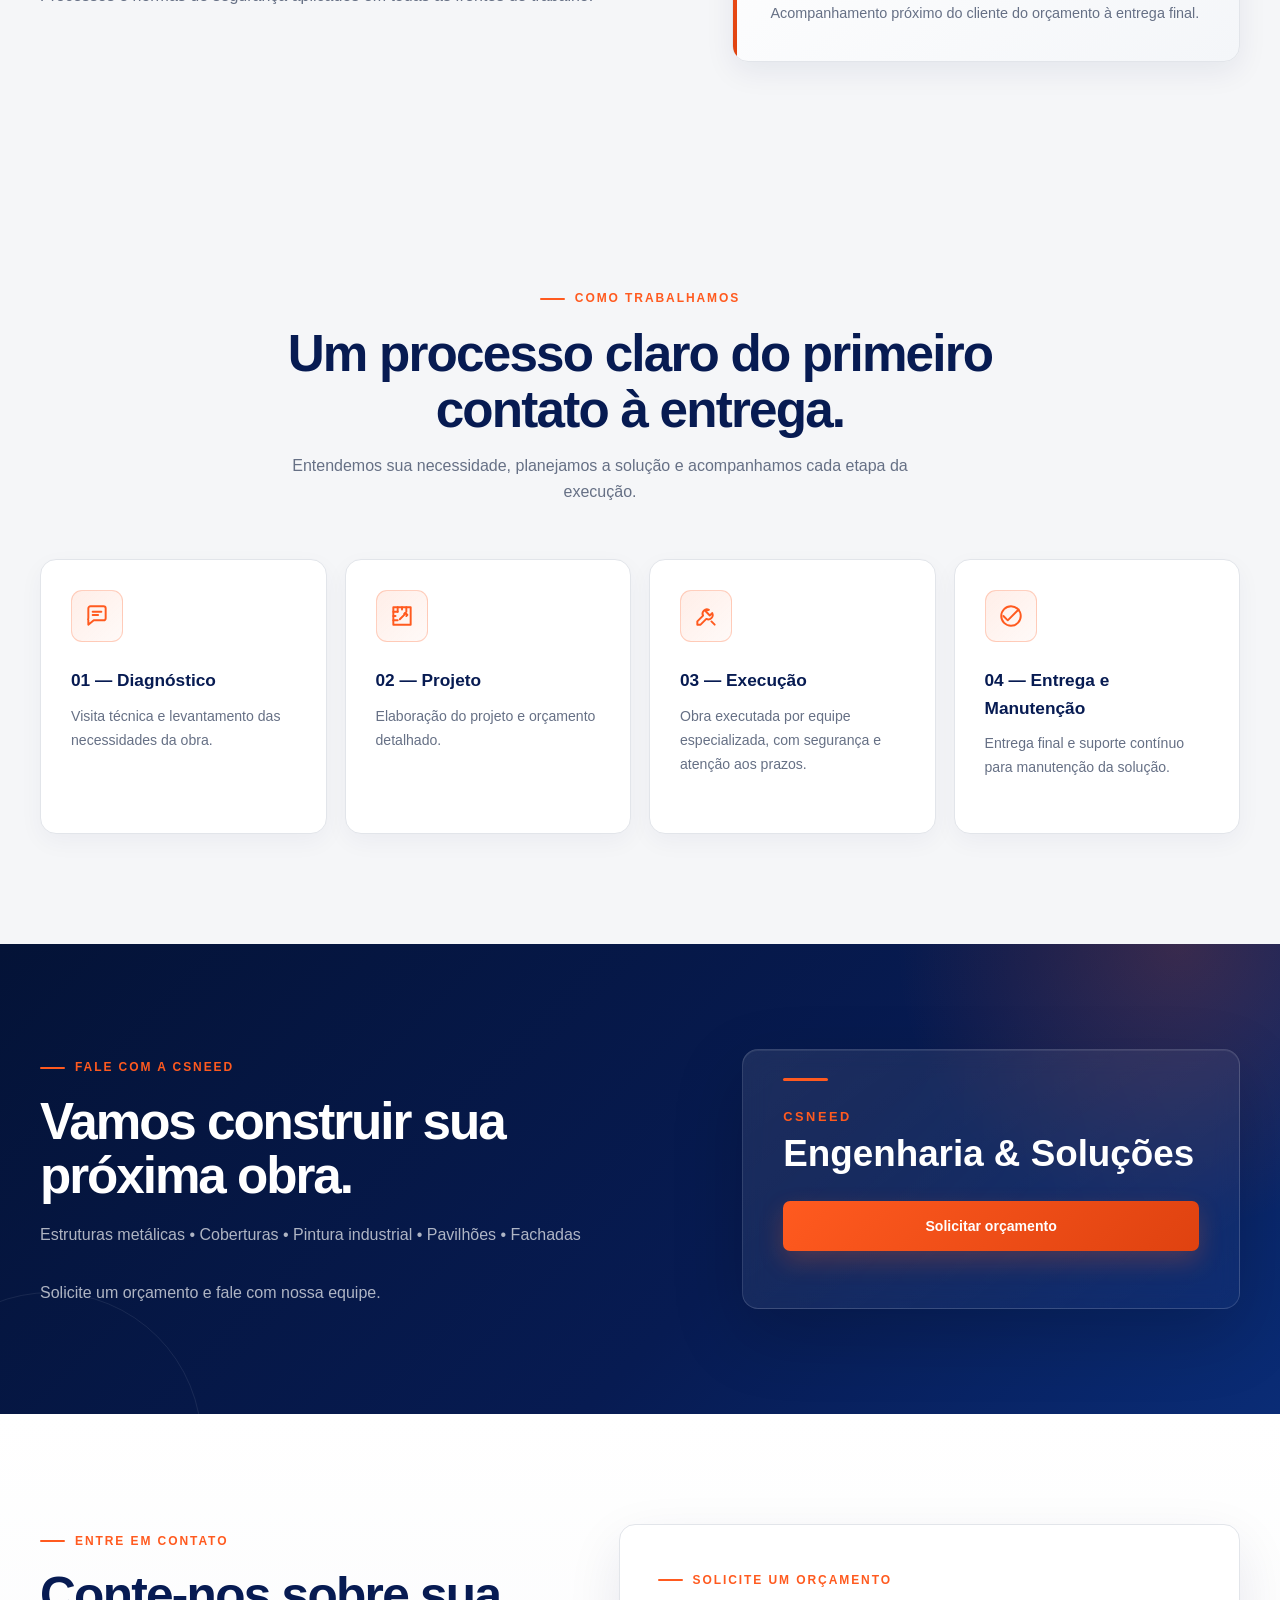
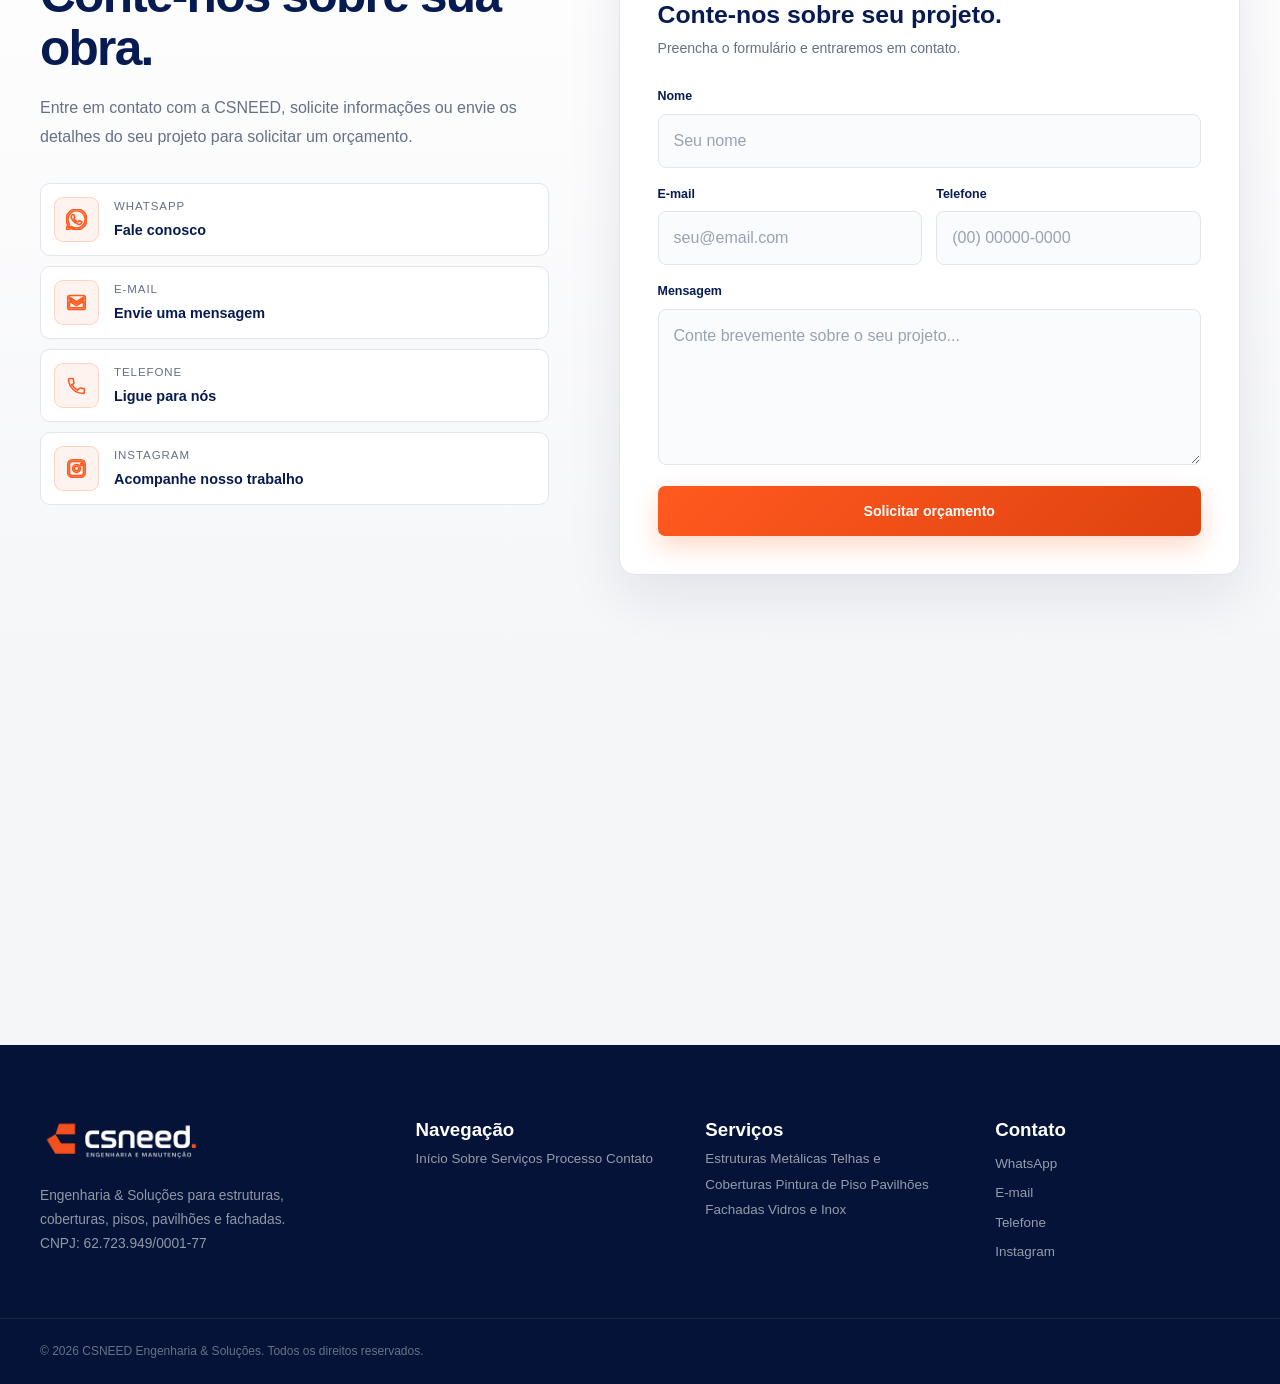
==== commit a6ac75b2: "Update index.html" ====
--- a/index.html
+++ b/index.html
@@ -771,7 +771,7 @@
 
 
                         <h3>
-                            Pintura de Piso
+                            Revitalização de Piso
                         </h3>
 
 
@@ -780,7 +780,7 @@
                             Sistemas de pintura epóxi e revestimentos
                             de alta performance, preparados para
                             suportar tráfego pesado, produtos químicos
-                            e uso intenso.
+                            e uso intenso. Lapidação de piso Industriais  com agregado exposto ou espelhado
 
                         </p>
 
